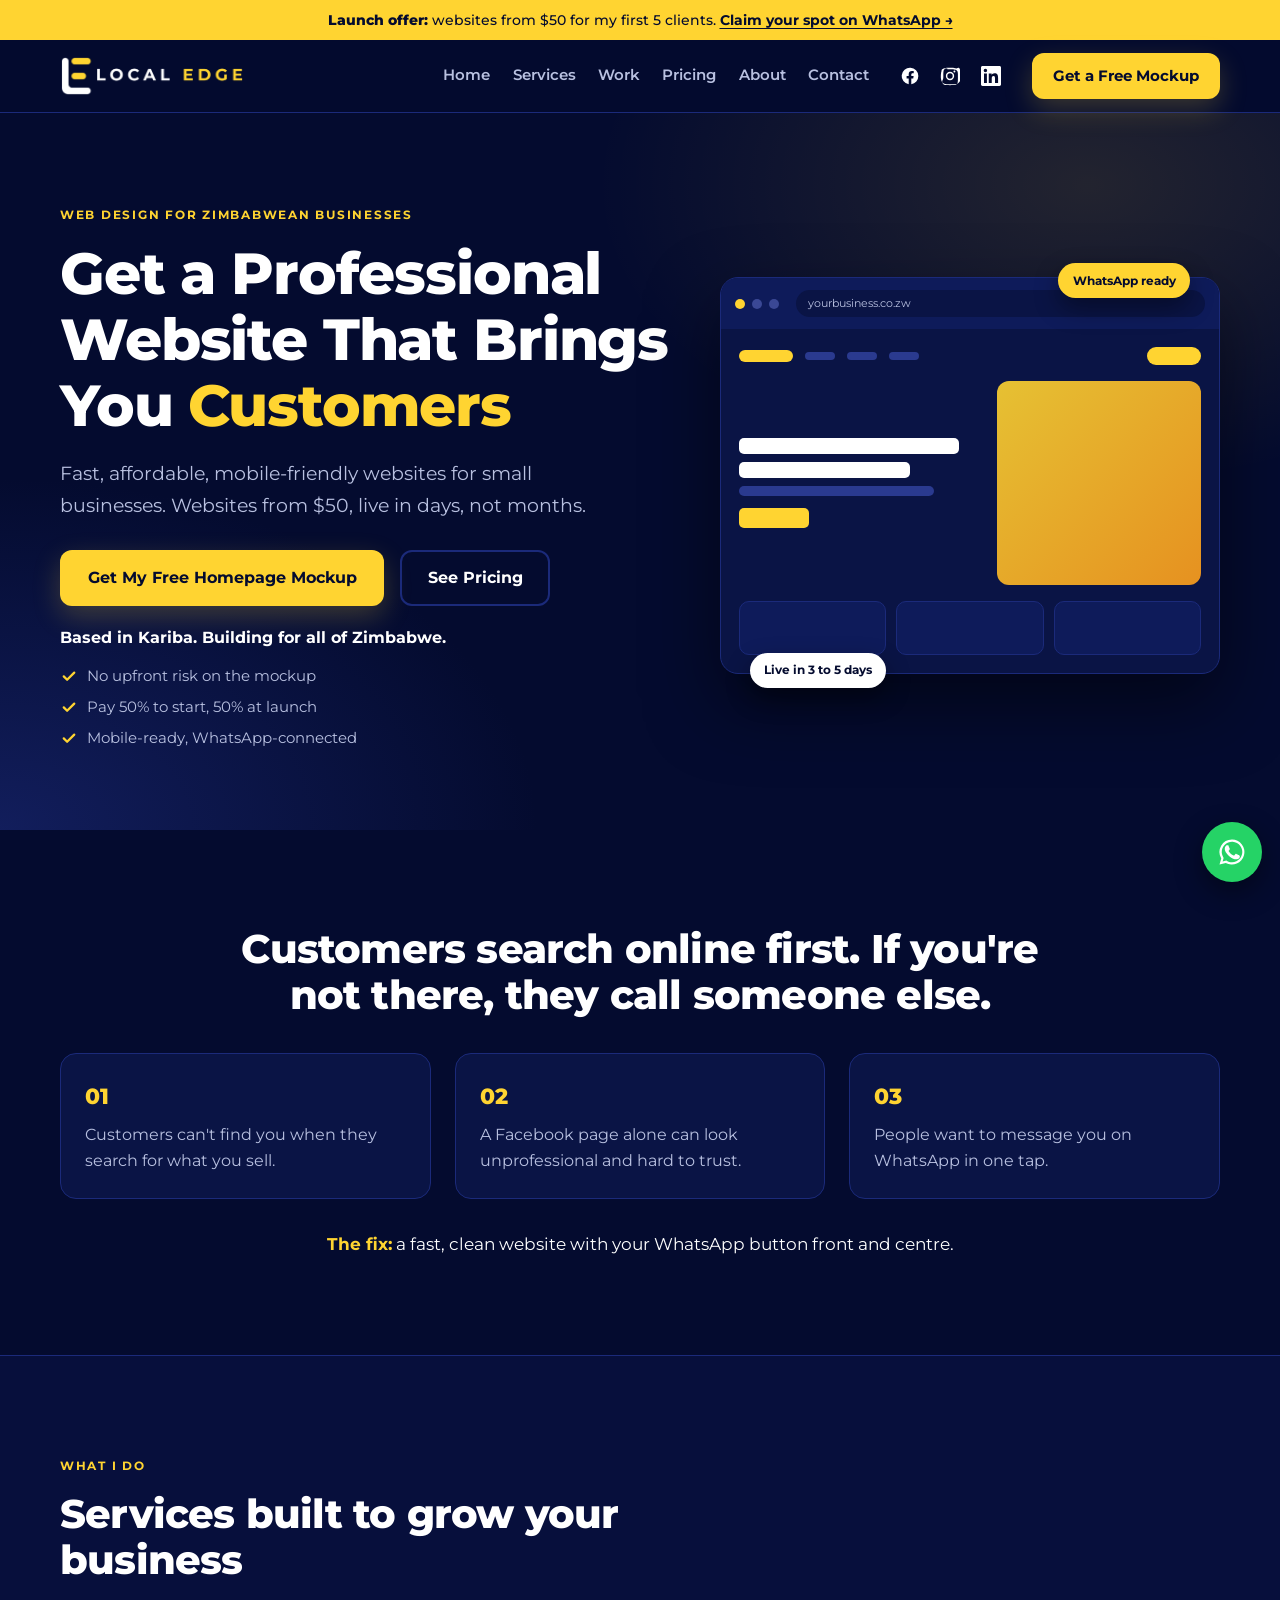
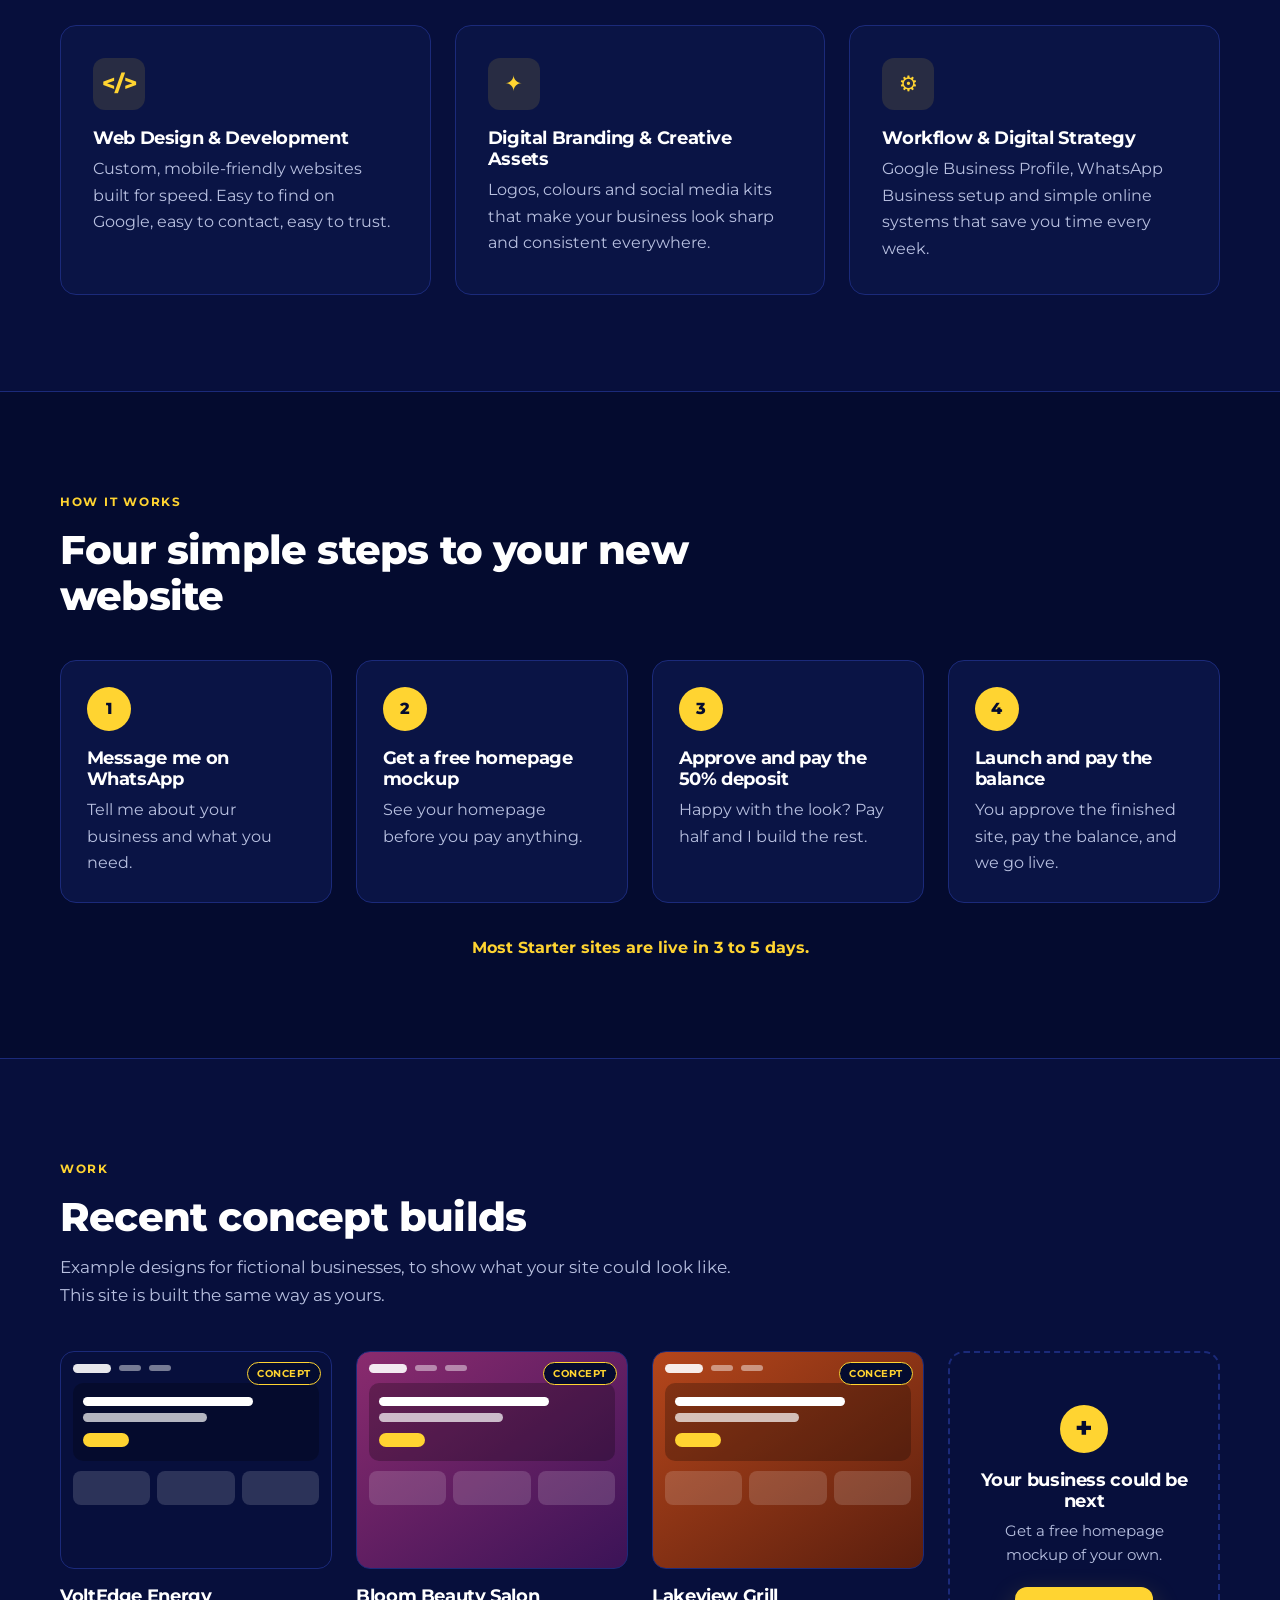
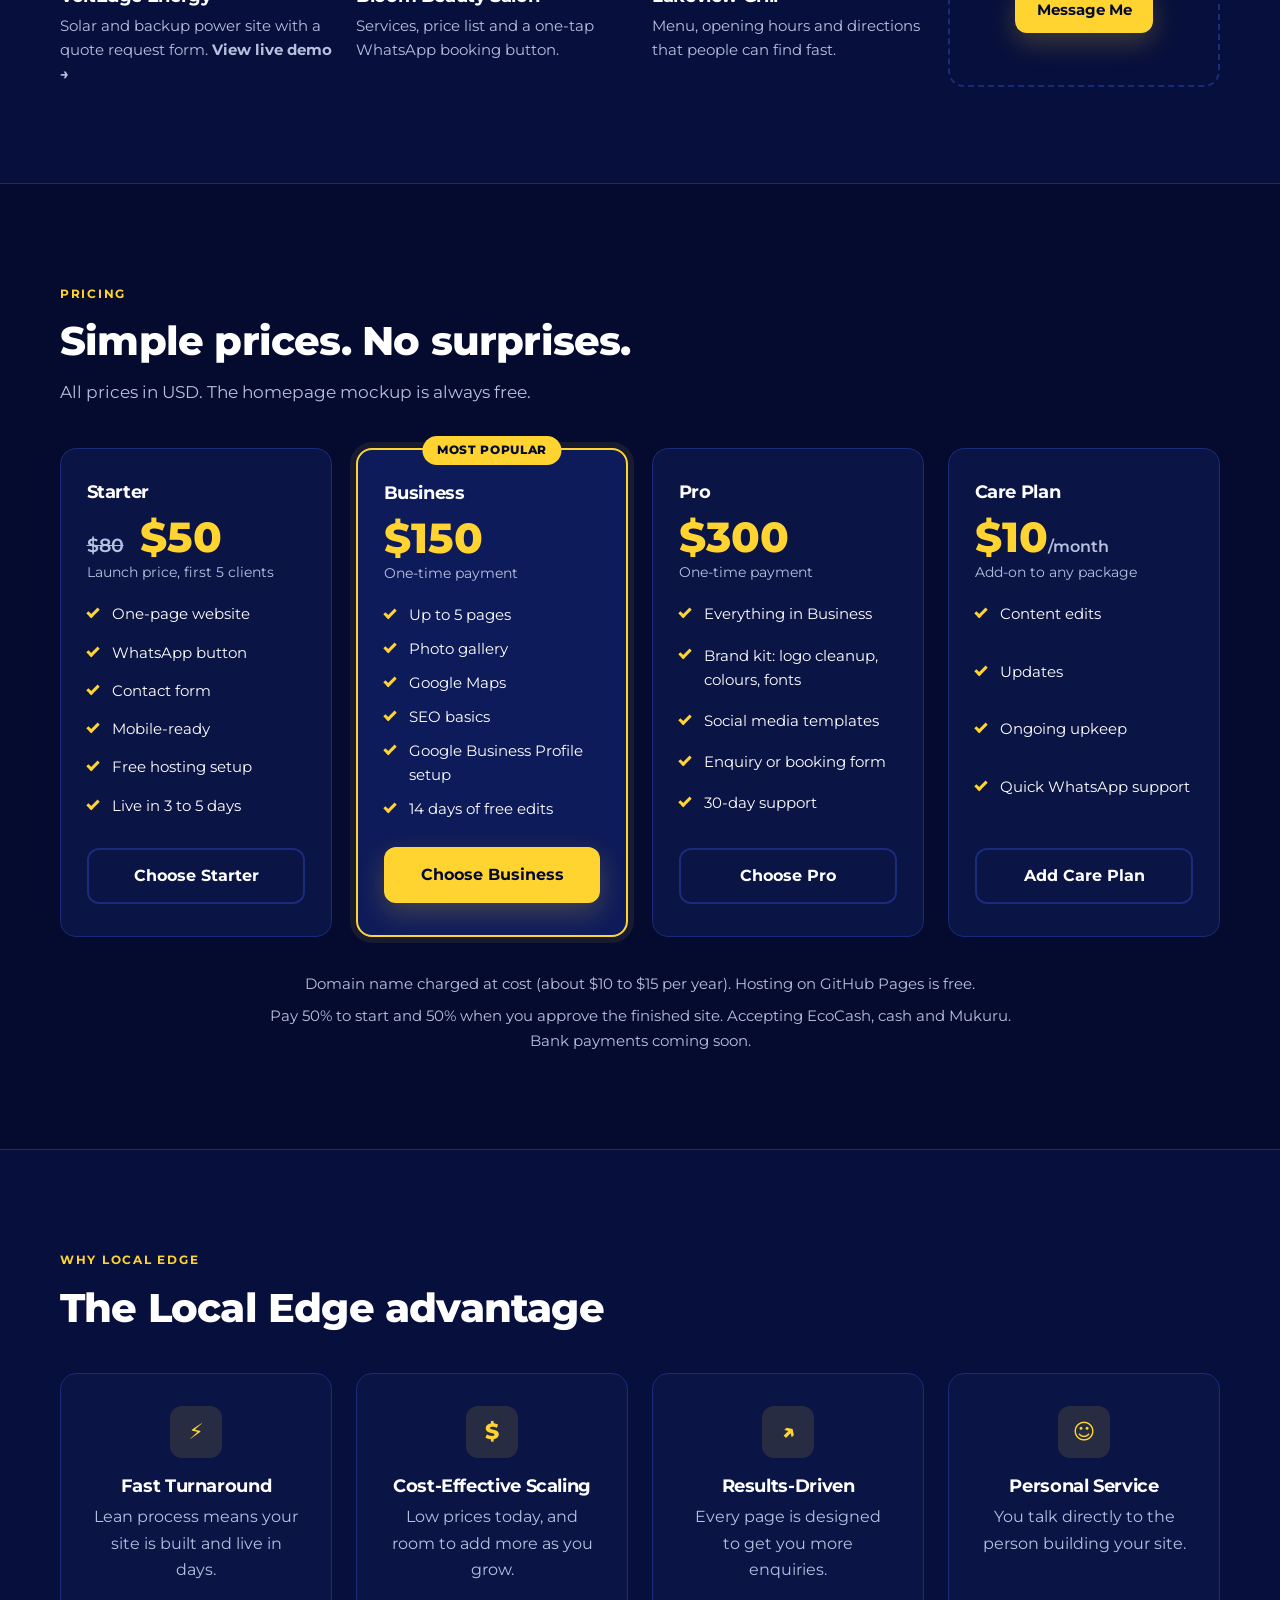
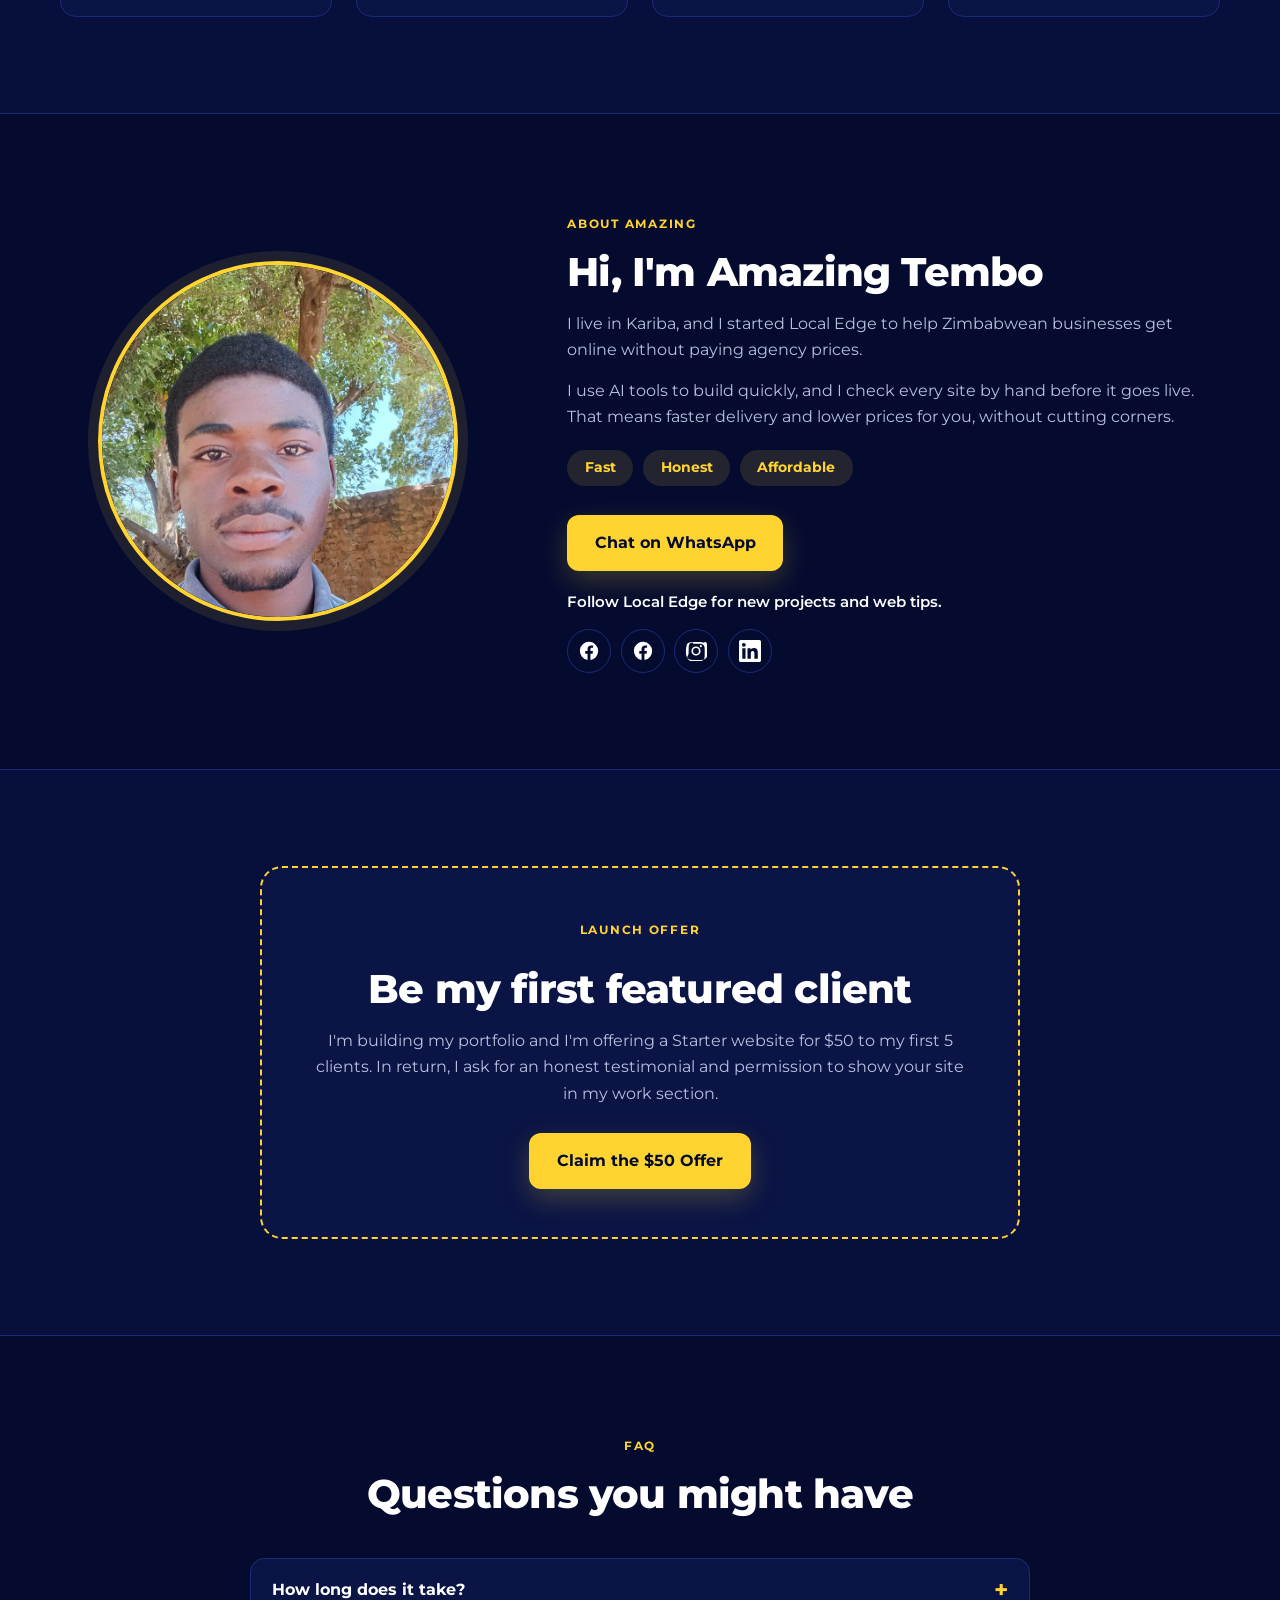
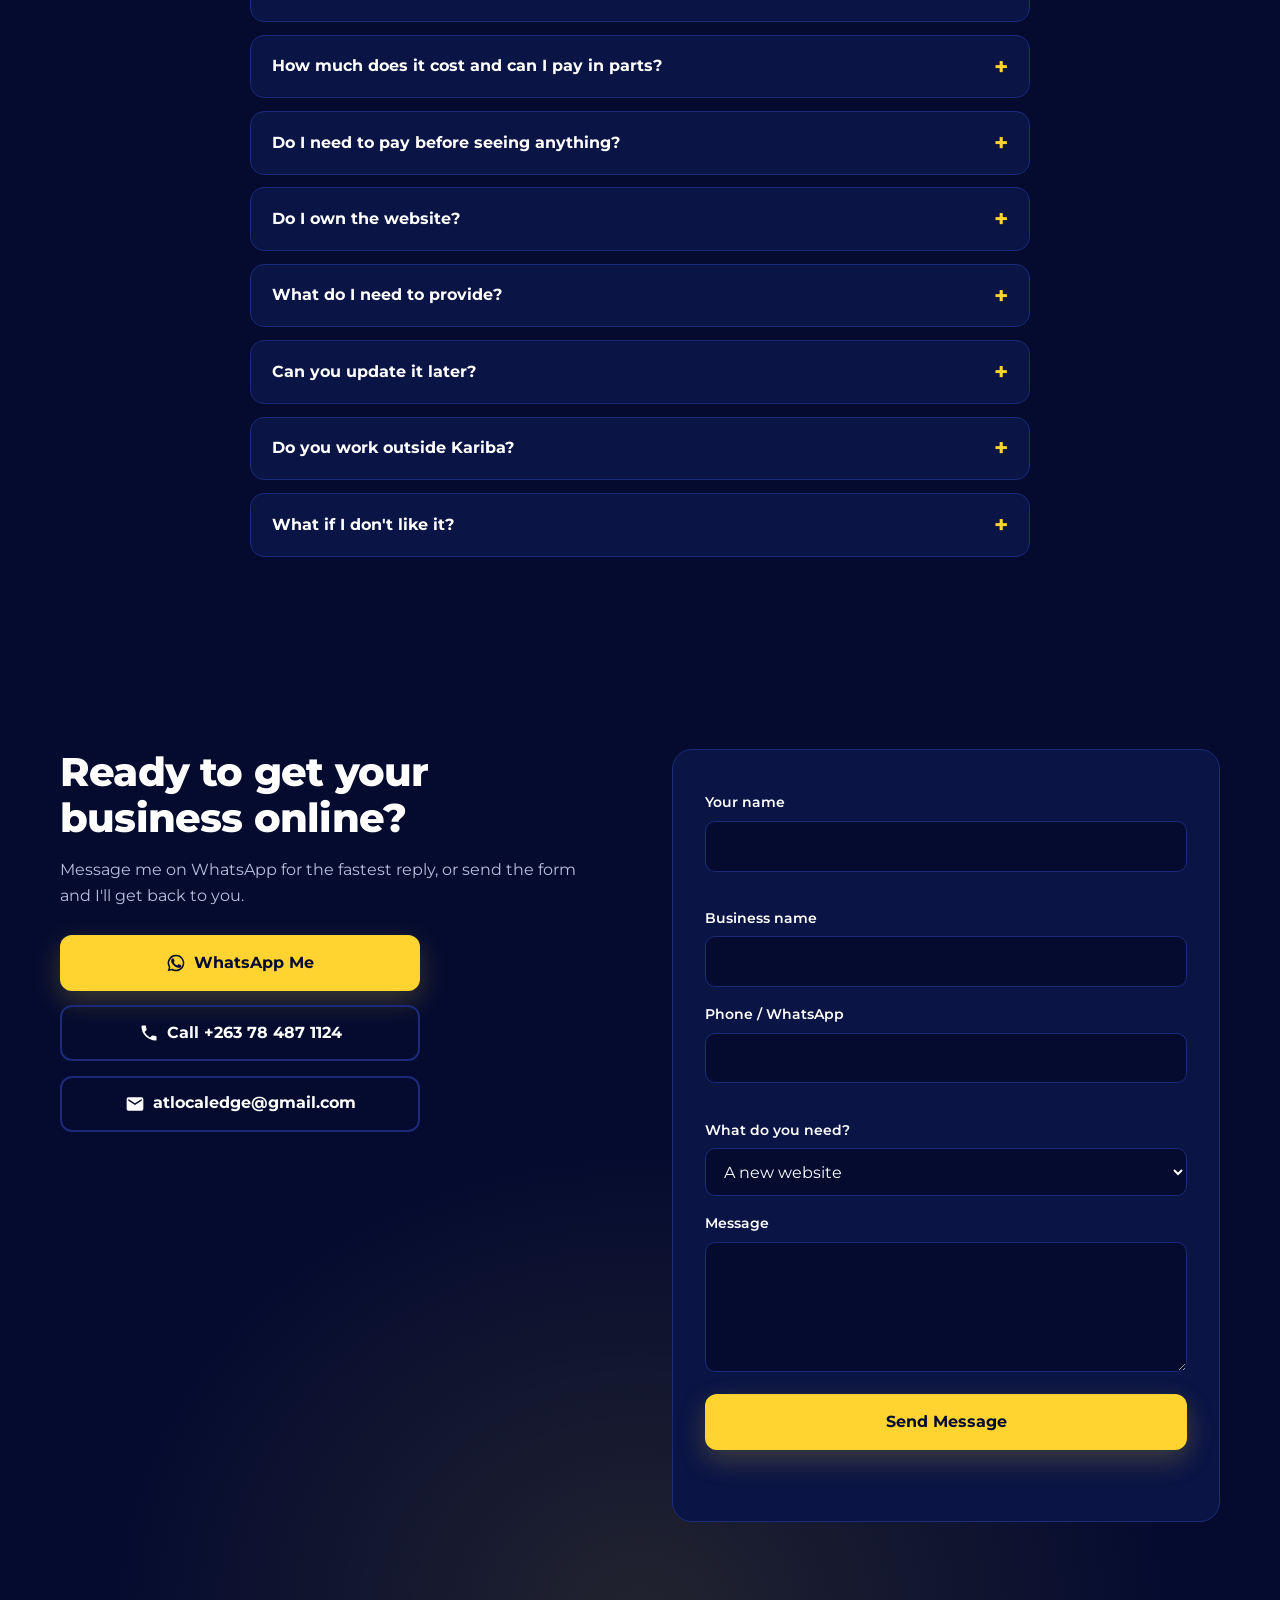
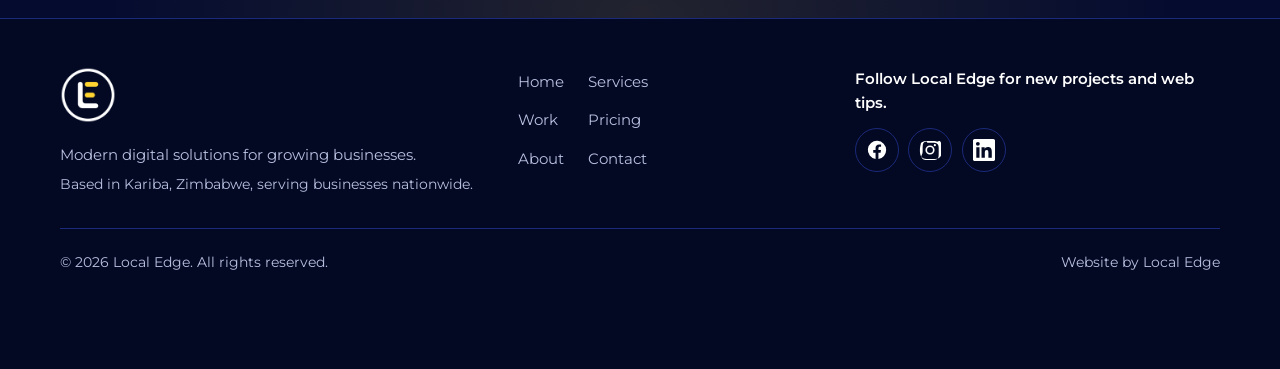
==== index.html @ 4013330b "Update index.html" ====
<!DOCTYPE html>
<html lang="en">
<head>
  <meta charset="UTF-8">
  <meta name="viewport" content="width=device-width, initial-scale=1.0">
  <title>Local Edge | Affordable Website Design in Zimbabwe (Kariba)</title>
  <meta name="description" content="Professional websites from $50 for Zimbabwean businesses. Fast, mobile-friendly and WhatsApp-connected. Based in Kariba, serving all of Zimbabwe.">
  <!-- REPLACE with your real domain once you have one -->
  <link rel="canonical" href="https://poppedcalf.github.io/Local-Edge/">
  <meta name="theme-color" content="#040B2F">

  <!-- Open Graph / Twitter -->
  <meta property="og:type" content="website">
  <meta property="og:title" content="Local Edge | Affordable Website Design in Zimbabwe">
  <meta property="og:description" content="Professional websites from $50. Free homepage mockup. Based in Kariba, serving all of Zimbabwe.">
  <meta property="og:url" content="https://poppedcalf.github.io/Local-Edge/">
  <meta property="og:image" content="https://poppedcalf.github.io/Local-Edge/assets/logo-stacked.png">
  <meta name="twitter:card" content="summary_large_image">
  <meta name="twitter:title" content="Local Edge | Affordable Website Design in Zimbabwe">
  <meta name="twitter:description" content="Professional websites from $50. Free homepage mockup.">
  <meta name="twitter:image" content="https://poppedcalf.github.io/Local-Edge/assets/logo-stacked.png">

  <!-- Favicons -->
  <link rel="icon" type="image/png" href="assets/logo-icon.png">
  <link rel="apple-touch-icon" href="assets/logo-icon.png">

  <!-- Fonts -->
  <link rel="preconnect" href="https://fonts.googleapis.com">
  <link rel="preconnect" href="https://fonts.gstatic.com" crossorigin>
  <link href="https://fonts.googleapis.com/css2?family=Montserrat:wght@400;500;600;700;800&display=swap" rel="stylesheet">

  <link rel="stylesheet" href="styles.css">

  <script type="application/ld+json">
  {
    "@context": "https://schema.org",
    "@type": "ProfessionalService",
    "name": "Local Edge",
    "description": "Affordable website design, branding and digital strategy for small businesses in Zimbabwe.",
    "telephone": "+263784871124",
    "email": "atlocaledge@gmail.com",
    "url": "https://poppedcalf.github.io/Local-Edge/",
    "areaServed": { "@type": "Country", "name": "Zimbabwe" },
    "address": { "@type": "PostalAddress", "addressLocality": "Kariba", "addressCountry": "ZW" },
    "sameAs": [
      "https://www.facebook.com/profile.php?id=61580444944918",
      "https://www.facebook.com/itzama.zing.987198",
      "https://www.instagram.com/itzama_zing",
      "https://www.linkedin.com/in/amazing-tembo-409262381"
    ]
  }
  </script>
</head>
<body>

  <!-- Inline SVG icon sprite (no external icon libraries) -->
  <svg width="0" height="0" style="position:absolute" aria-hidden="true" focusable="false">
    <symbol id="i-facebook" viewBox="0 0 24 24"><path fill="currentColor" d="M22 12a10 10 0 1 0-11.56 9.88v-6.99H7.9V12h2.54V9.8c0-2.5 1.49-3.89 3.77-3.89 1.09 0 2.24.2 2.24.2v2.46h-1.26c-1.24 0-1.63.77-1.63 1.56V12h2.78l-.44 2.89h-2.34v6.99A10 10 0 0 0 22 12z"/></symbol>
    <symbol id="i-instagram" viewBox="0 0 24 24"><path fill="currentColor" d="M12 7a5 5 0 1 0 0 10 5 5 0 0 0 0-10zm0 8.2a3.2 3.2 0 1 1 0-6.4 3.2 3.2 0 0 1 0 6.4zM17.3 5.5a1.2 1.2 0 1 0 0 2.4 1.2 1.2 0 0 0 0-2.4zM12 2.2c-3.2 0-3.6 0-4.8.1-1.3.1-2.1.3-2.9.6a5.9 5.9 0 0 0-2.1 1.4A5.9 5.9 0 0 0 1.8 6.4c-.3.8-.5 1.6-.6 2.9C1.1 10.4 1 10.8 1 12s0 1.6.1 2.8c.1 1.3.3 2.1.6 2.9.3.8.7 1.5 1.4 2.1.6.7 1.3 1.1 2.1 1.4.8.3 1.6.5 2.9.6 1.2.1 1.6.1 4.8.1s3.6 0 4.8-.1c1.3-.1 2.1-.3 2.9-.6a5.9 5.9 0 0 0 2.1-1.4c.7-.6 1.1-1.3 1.4-2.1.3-.8.5-1.6.6-2.9.1-1.2.1-1.6.1-2.8s0-3.6-.1-4.8c-.1-1.3-.3-2.1-.6-2.9a5.9 5.9 0 0 0-1.4-2.1A5.9 5.9 0 0 0 19.7 2.9c-.8-.3-1.6-.5-2.9-.6-1.2-.1-1.6-.1-4.8-.1zm0 1.8c3.1 0 3.5 0 4.7.1 1.1.1 1.7.2 2.1.4.5.2.9.5 1.3.9.4.4.7.8.9 1.3.2.4.3 1 .4 2.1.1 1.2.1 1.6.1 4.7s0 3.5-.1 4.7c-.1 1.1-.2 1.7-.4 2.1-.2.5-.5.9-.9 1.3-.4.4-.8.7-1.3.9-.4.2-1 .3-2.1.4-1.2.1-1.6.1-4.7.1s-3.5 0-4.7-.1c-1.1-.1-1.7-.2-2.1-.4a3.5 3.5 0 0 1-1.3-.9 3.5 3.5 0 0 1-.9-1.3c-.2-.4-.3-1-.4-2.1C4 15.5 4 15.1 4 12s0-3.5.1-4.7c.1-1.1.2-1.7.4-2.1.2-.5.5-.9.9-1.3.4-.4.8-.7 1.3-.9.4-.2 1-.3 2.1-.4C8.5 4 8.9 4 12 4z"/></symbol>
    <symbol id="i-linkedin" viewBox="0 0 24 24"><path fill="currentColor" d="M20.4 20.5h-3.6v-5.6c0-1.3 0-3-1.8-3s-2.1 1.4-2.1 2.9v5.7H9.3V9h3.4v1.6h.1c.5-.9 1.6-1.8 3.4-1.8 3.6 0 4.3 2.4 4.3 5.5v6.2zM5.3 7.4a2.1 2.1 0 1 1 0-4.2 2.1 2.1 0 0 1 0 4.2zM7.1 20.5H3.6V9h3.5v11.5zM22.2 0H1.8C.8 0 0 .8 0 1.7v20.6c0 .9.8 1.7 1.8 1.7h20.4c1 0 1.8-.8 1.8-1.7V1.7C24 .8 23.2 0 22.2 0z"/></symbol>
    <symbol id="i-whatsapp" viewBox="0 0 24 24"><path fill="currentColor" d="M17.5 14.4c-.3-.1-1.7-.8-2-.9-.3-.1-.5-.1-.7.1-.2.3-.8.9-.9 1.1-.2.2-.3.2-.6.1-.3-.1-1.2-.4-2.3-1.4-.8-.8-1.4-1.7-1.6-2-.2-.3 0-.4.1-.6l.4-.5c.1-.1.2-.3.3-.5.1-.2 0-.4 0-.5-.1-.1-.7-1.6-.9-2.2-.2-.6-.5-.5-.7-.5h-.6c-.2 0-.5.1-.8.4-.3.3-1 1-1 2.5s1.1 2.9 1.2 3.1c.1.2 2.1 3.2 5.1 4.5.7.3 1.3.5 1.7.6.7.2 1.4.2 1.9.1.6-.1 1.7-.7 2-1.4.2-.7.2-1.3.2-1.4-.1-.1-.3-.2-.6-.3zM12 2a10 10 0 0 0-8.6 15.1L2 22l5-1.3A10 10 0 1 0 12 2zm0 18.2c-1.5 0-3-.4-4.2-1.2l-.3-.2-3 .8.8-2.9-.2-.3A8.2 8.2 0 1 1 12 20.2z"/></symbol>
    <symbol id="i-check" viewBox="0 0 24 24"><path fill="none" stroke="currentColor" stroke-width="3" stroke-linecap="round" stroke-linejoin="round" d="M5 12.5l4.5 4.5L19 7.5"/></symbol>
    <symbol id="i-phone" viewBox="0 0 24 24"><path fill="currentColor" d="M6.6 10.8a15 15 0 0 0 6.6 6.6l2.2-2.2a1 1 0 0 1 1-.25c1.1.37 2.3.57 3.6.57a1 1 0 0 1 1 1V20a1 1 0 0 1-1 1A17 17 0 0 1 3 4a1 1 0 0 1 1-1h3.5a1 1 0 0 1 1 1c0 1.3.2 2.5.57 3.6a1 1 0 0 1-.25 1z"/></symbol>
    <symbol id="i-mail" viewBox="0 0 24 24"><path fill="currentColor" d="M20 4H4a2 2 0 0 0-2 2v12a2 2 0 0 0 2 2h16a2 2 0 0 0 2-2V6a2 2 0 0 0-2-2zm0 4.2-8 5-8-5V6l8 5 8-5v2.2z"/></symbol>
  </svg>

  <a class="skip-link" href="#main">Skip to content</a>

  <!-- 1. Announcement bar -->
  <div class="announce">
    <a href="https://wa.me/263784871124?text=Hi%20Amazing%2C%20I%27d%20like%20to%20claim%20the%20%2450%20launch%20offer" target="_blank" rel="noopener noreferrer">
      <strong>Launch offer:</strong> websites from $50 for my first 5 clients. <span class="announce-link">Claim your spot on WhatsApp &rarr;</span>
    </a>
  </div>

  <!-- 2. Sticky header -->
  <header class="site-header">
    <div class="container nav">
      <a href="#top" class="brand" aria-label="Local Edge home">
        <img src="assets/logo-horizontal.png" alt="Local Edge logo" width="190" height="40">
      </a>

      <button class="menu-btn" id="menuBtn" aria-expanded="false" aria-controls="navMenu" aria-label="Toggle menu">
        <span></span><span></span><span></span>
      </button>

      <nav class="nav-menu" id="navMenu" aria-label="Main navigation">
        <ul class="nav-links">
          <li><a href="#top">Home</a></li>
          <li><a href="#services">Services</a></li>
          <li><a href="#work">Work</a></li>
          <li><a href="#pricing">Pricing</a></li>
          <li><a href="#about">About</a></li>
          <li><a href="#contact">Contact</a></li>
        </ul>
        <div class="nav-socials socials" aria-label="Social media links">
          <a href="https://www.facebook.com/profile.php?id=61580444944918" target="_blank" rel="noopener noreferrer" aria-label="Local Edge on Facebook"><svg width="20" height="20"><use href="#i-facebook"/></svg></a>
          <a href="https://www.instagram.com/itzama_zing" target="_blank" rel="noopener noreferrer" aria-label="Instagram"><svg width="20" height="20"><use href="#i-instagram"/></svg></a>
          <a href="https://www.linkedin.com/in/amazing-tembo-409262381" target="_blank" rel="noopener noreferrer" aria-label="LinkedIn"><svg width="20" height="20"><use href="#i-linkedin"/></svg></a>
        </div>
        <a class="btn btn-primary btn-sm" href="https://wa.me/263784871124?text=Hi%20Amazing%2C%20I%27d%20like%20a%20free%20homepage%20mockup%20for%20my%20business" target="_blank" rel="noopener noreferrer">Get a Free Mockup</a>
      </nav>
    </div>
  </header>

  <main id="main">

    <!-- 3. Hero -->
    <section class="hero">
      <div class="container hero-grid">
        <div class="hero-copy">
          <p class="eyebrow">Web design for Zimbabwean businesses</p>
          <h1>Get a Professional Website That Brings You <span class="hl">Customers</span></h1>
          <p class="hero-sub">Fast, affordable, mobile-friendly websites for small businesses. Websites from $50, live in days, not months.</p>
          <div class="btn-row">
            <a class="btn btn-primary" href="https://wa.me/263784871124?text=Hi%20Amazing%2C%20I%27d%20like%20a%20free%20homepage%20mockup%20for%20my%20business" target="_blank" rel="noopener noreferrer">Get My Free Homepage Mockup</a>
            <a class="btn btn-outline" href="#pricing">See Pricing</a>
          </div>
          <p class="trust-line">Based in Kariba. Building for all of Zimbabwe.</p>
          <ul class="ticks">
            <li><svg width="18" height="18" aria-hidden="true"><use href="#i-check"/></svg> No upfront risk on the mockup</li>
            <li><svg width="18" height="18" aria-hidden="true"><use href="#i-check"/></svg> Pay 50% to start, 50% at launch</li>
            <li><svg width="18" height="18" aria-hidden="true"><use href="#i-check"/></svg> Mobile-ready, WhatsApp-connected</li>
          </ul>
        </div>

        <!-- Decorative browser mockup -->
        <div class="hero-visual" aria-hidden="true">
          <div class="browser">
            <div class="browser-bar"><i></i><i></i><i></i><span class="url">yourbusiness.co.zw</span></div>
            <div class="browser-body">
              <div class="mock-nav"><b></b><em></em><em></em><em></em><u></u></div>
              <div class="mock-hero">
                <div class="mock-lines"><span class="l1"></span><span class="l2"></span><span class="l3"></span><span class="mock-btn"></span></div>
                <div class="mock-img"></div>
              </div>
              <div class="mock-cards"><span></span><span></span><span></span></div>
            </div>
          </div>
          <div class="float-chip chip-a">WhatsApp ready</div>
          <div class="float-chip chip-b">Live in 3 to 5 days</div>
        </div>
      </div>
    </section>

    <!-- 4. Problem / solution -->
    <section class="section problem">
      <div class="container">
        <h2 class="center">Customers search online first. If you're not there, they call someone else.</h2>
        <div class="grid grid-3 reveal">
          <div class="mini"><span class="mini-n">01</span><p>Customers can't find you when they search for what you sell.</p></div>
          <div class="mini"><span class="mini-n">02</span><p>A Facebook page alone can look unprofessional and hard to trust.</p></div>
          <div class="mini"><span class="mini-n">03</span><p>People want to message you on WhatsApp in one tap.</p></div>
        </div>
        <p class="solution center"><strong>The fix:</strong> a fast, clean website with your WhatsApp button front and centre.</p>
      </div>
    </section>

    <!-- 5. Services -->
    <section class="section section-alt" id="services">
      <div class="container">
        <div class="section-head">
          <p class="eyebrow">What I Do</p>
          <h2>Services built to grow your business</h2>
        </div>
        <div class="grid grid-3">
          <article class="card reveal">
            <div class="icon" aria-hidden="true">&lt;/&gt;</div>
            <h3>Web Design &amp; Development</h3>
            <p>Custom, mobile-friendly websites built for speed. Easy to find on Google, easy to contact, easy to trust.</p>
          </article>
          <article class="card reveal">
            <div class="icon" aria-hidden="true">&#10022;</div>
            <h3>Digital Branding &amp; Creative Assets</h3>
            <p>Logos, colours and social media kits that make your business look sharp and consistent everywhere.</p>
          </article>
          <article class="card reveal">
            <div class="icon" aria-hidden="true">&#9881;</div>
            <h3>Workflow &amp; Digital Strategy</h3>
            <p>Google Business Profile, WhatsApp Business setup and simple online systems that save you time every week.</p>
          </article>
        </div>
      </div>
    </section>

    <!-- 6. How it works -->
    <section class="section" id="process">
      <div class="container">
        <div class="section-head">
          <p class="eyebrow">How It Works</p>
          <h2>Four simple steps to your new website</h2>
        </div>
        <ol class="steps">
          <li class="reveal"><span class="step-n">1</span><h3>Message me on WhatsApp</h3><p>Tell me about your business and what you need.</p></li>
          <li class="reveal"><span class="step-n">2</span><h3>Get a free homepage mockup</h3><p>See your homepage before you pay anything.</p></li>
          <li class="reveal"><span class="step-n">3</span><h3>Approve and pay the 50% deposit</h3><p>Happy with the look? Pay half and I build the rest.</p></li>
          <li class="reveal"><span class="step-n">4</span><h3>Launch and pay the balance</h3><p>You approve the finished site, pay the balance, and we go live.</p></li>
        </ol>
        <p class="center note-strong">Most Starter sites are live in 3 to 5 days.</p>
      </div>
    </section>

    <!-- 7. Work / portfolio -->
    <section class="section section-alt" id="work">
      <div class="container">
        <div class="section-head">
          <p class="eyebrow">Work</p>
          <h2>Recent concept builds</h2>
          <p class="lead">Example designs for fictional businesses, to show what your site could look like. This site is built the same way as yours.</p>
        </div>

        <!-- TO ADD REAL PROJECTS LATER: duplicate a .work-card, remove the "Concept" badge,
             replace the .thumb contents with a screenshot (<img loading="lazy">) and make the
             whole card an <a href="LIVE-SITE-URL"> link. -->
        <div class="grid grid-4">
          <article class="work-card reveal">
  <a class="thumb thumb-solar" href="https://poppedcalf.github.io/voltedge-demo/" target="_blank" rel="noopener noreferrer" aria-label="View the VoltEdge Energy concept website">
    <span class="badge">Concept</span>
    <div class="t-top"><b></b><i></i><i></i></div>
    <div class="t-hero"><span></span><span></span><em></em></div>
    <div class="t-row"><s></s><s></s><s></s></div>
  </a>
  <h3>VoltEdge Energy</h3>
  <p>Solar and backup power site with a quote request form. <a href="https://poppedcalf.github.io/voltedge-demo/" target="_blank" rel="noopener noreferrer"><strong>View live demo &rarr;</strong></a></p>
</article>
          <article class="work-card reveal">
            <div class="thumb thumb-salon" aria-hidden="true">
              <span class="badge">Concept</span>
              <div class="t-top"><b></b><i></i><i></i></div>
              <div class="t-hero"><span></span><span></span><em></em></div>
              <div class="t-row"><s></s><s></s><s></s></div>
            </div>
            <h3>Bloom Beauty Salon</h3>
            <p>Services, price list and a one-tap WhatsApp booking button.</p>
          </article>
          <article class="work-card reveal">
            <div class="thumb thumb-food" aria-hidden="true">
              <span class="badge">Concept</span>
              <div class="t-top"><b></b><i></i><i></i></div>
              <div class="t-hero"><span></span><span></span><em></em></div>
              <div class="t-row"><s></s><s></s><s></s></div>
            </div>
            <h3>Lakeview Grill</h3>
            <p>Menu, opening hours and directions that people can find fast.</p>
          </article>
          <article class="work-card work-next reveal">
            <div class="next-inner">
              <span class="next-plus" aria-hidden="true">+</span>
              <h3>Your business could be next</h3>
              <p>Get a free homepage mockup of your own.</p>
              <a class="btn btn-primary btn-sm" href="https://wa.me/263784871124?text=Hi%20Amazing%2C%20I%27d%20like%20a%20free%20homepage%20mockup%20for%20my%20business" target="_blank" rel="noopener noreferrer">Message Me</a>
            </div>
          </article>
        </div>
      </div>
    </section>

    <!-- 8. Pricing -->
    <section class="section" id="pricing">
      <div class="container">
        <div class="section-head">
          <p class="eyebrow">Pricing</p>
          <h2>Simple prices. No surprises.</h2>
          <p class="lead">All prices in USD. The homepage mockup is always free.</p>
        </div>
        <div class="grid grid-4 pricing">
          <article class="price-card reveal">
            <h3>Starter</h3>
            <p class="price"><span class="old">$80</span> $50</p>
            <p class="price-note">Launch price, first 5 clients</p>
            <ul class="feat">
              <li>One-page website</li>
              <li>WhatsApp button</li>
              <li>Contact form</li>
              <li>Mobile-ready</li>
              <li>Free hosting setup</li>
              <li>Live in 3 to 5 days</li>
            </ul>
            <a class="btn btn-outline btn-block" href="https://wa.me/263784871124?text=Hi%20Amazing%2C%20I%27m%20interested%20in%20the%20Starter%20package" target="_blank" rel="noopener noreferrer">Choose Starter</a>
          </article>

          <article class="price-card featured reveal">
            <span class="popular">Most Popular</span>
            <h3>Business</h3>
            <p class="price">$150</p>
            <p class="price-note">One-time payment</p>
            <ul class="feat">
              <li>Up to 5 pages</li>
              <li>Photo gallery</li>
              <li>Google Maps</li>
              <li>SEO basics</li>
              <li>Google Business Profile setup</li>
              <li>14 days of free edits</li>
            </ul>
            <a class="btn btn-primary btn-block" href="https://wa.me/263784871124?text=Hi%20Amazing%2C%20I%27m%20interested%20in%20the%20Business%20package" target="_blank" rel="noopener noreferrer">Choose Business</a>
          </article>

          <article class="price-card reveal">
            <h3>Pro</h3>
            <p class="price">$300</p>
            <p class="price-note">One-time payment</p>
            <ul class="feat">
              <li>Everything in Business</li>
              <li>Brand kit: logo cleanup, colours, fonts</li>
              <li>Social media templates</li>
              <li>Enquiry or booking form</li>
              <li>30-day support</li>
            </ul>
            <a class="btn btn-outline btn-block" href="https://wa.me/263784871124?text=Hi%20Amazing%2C%20I%27m%20interested%20in%20the%20Pro%20package" target="_blank" rel="noopener noreferrer">Choose Pro</a>
          </article>

          <article class="price-card reveal">
            <h3>Care Plan</h3>
            <p class="price">$10<small>/month</small></p>
            <p class="price-note">Add-on to any package</p>
            <ul class="feat">
              <li>Content edits</li>
              <li>Updates</li>
              <li>Ongoing upkeep</li>
              <li>Quick WhatsApp support</li>
            </ul>
            <a class="btn btn-outline btn-block" href="https://wa.me/263784871124?text=Hi%20Amazing%2C%20I%27m%20interested%20in%20the%20Care%20Plan" target="_blank" rel="noopener noreferrer">Add Care Plan</a>
          </article>
        </div>

        <div class="pay-notes">
          <p>Domain name charged at cost (about $10 to $15 per year). Hosting on GitHub Pages is free.</p>
          <p>Pay 50% to start and 50% when you approve the finished site. Accepting EcoCash, cash and Mukuru. Bank payments coming soon.</p>
        </div>
      </div>
    </section>

    <!-- 9. Why choose -->
    <section class="section section-alt">
      <div class="container">
        <div class="section-head">
          <p class="eyebrow">Why Local Edge</p>
          <h2>The Local Edge advantage</h2>
        </div>
        <div class="grid grid-4">
          <article class="card center-card reveal"><div class="icon" aria-hidden="true">&#9889;</div><h3>Fast Turnaround</h3><p>Lean process means your site is built and live in days.</p></article>
          <article class="card center-card reveal"><div class="icon" aria-hidden="true">$</div><h3>Cost-Effective Scaling</h3><p>Low prices today, and room to add more as you grow.</p></article>
          <article class="card center-card reveal"><div class="icon" aria-hidden="true">&#8599;</div><h3>Results-Driven</h3><p>Every page is designed to get you more enquiries.</p></article>
          <article class="card center-card reveal"><div class="icon" aria-hidden="true">&#9786;</div><h3>Personal Service</h3><p>You talk directly to the person building your site.</p></article>
        </div>
      </div>
    </section>

    <!-- 10. About -->
    <section class="section" id="about">
      <div class="container about">
        <div class="about-photo reveal">
          <!-- SWAP LATER: replace assets/amazing.jpg with a better photo (keep the file name) -->
          <img src="assets/amazing.jpg" alt="Amazing Tembo, founder of Local Edge" width="420" height="420" loading="lazy">
        </div>
        <div class="about-text reveal">
          <p class="eyebrow">About Amazing</p>
          <h2>Hi, I'm Amazing Tembo</h2>
          <p>I live in Kariba, and I started Local Edge to help Zimbabwean businesses get online without paying agency prices.</p>
          <p>I use AI tools to build quickly, and I check every site by hand before it goes live. That means faster delivery and lower prices for you, without cutting corners.</p>
          <ul class="values">
            <li>Fast</li><li>Honest</li><li>Affordable</li>
          </ul>
          <div class="btn-row">
            <a class="btn btn-primary" href="https://wa.me/263784871124?text=Hi%20Amazing%2C%20I%27d%20like%20to%20chat%20about%20a%20website" target="_blank" rel="noopener noreferrer">Chat on WhatsApp</a>
          </div>
          <p class="follow">Follow Local Edge for new projects and web tips.</p>
          <div class="socials" aria-label="Social media links">
            <a href="https://www.facebook.com/profile.php?id=61580444944918" target="_blank" rel="noopener noreferrer" aria-label="Local Edge on Facebook"><svg width="22" height="22"><use href="#i-facebook"/></svg></a>
            <a href="https://www.facebook.com/itzama.zing.987198" target="_blank" rel="noopener noreferrer" aria-label="Amazing on Facebook"><svg width="22" height="22"><use href="#i-facebook"/></svg></a>
            <a href="https://www.instagram.com/itzama_zing" target="_blank" rel="noopener noreferrer" aria-label="Instagram"><svg width="22" height="22"><use href="#i-instagram"/></svg></a>
            <a href="https://www.linkedin.com/in/amazing-tembo-409262381" target="_blank" rel="noopener noreferrer" aria-label="LinkedIn"><svg width="22" height="22"><use href="#i-linkedin"/></svg></a>
          </div>
        </div>
      </div>
    </section>

    <!-- 11. Testimonials placeholder -->
    <section class="section section-alt">
      <div class="container">
        <!-- ADD REAL TESTIMONIALS HERE LATER, for example:
             <blockquote class="quote"><p>"Their words"</p><footer>Client name, Business</footer></blockquote>
             Only use real quotes with the client's permission. -->
        <div class="first-client reveal">
          <p class="eyebrow">Launch Offer</p>
          <h2>Be my first featured client</h2>
          <p>I'm building my portfolio and I'm offering a Starter website for $50 to my first 5 clients. In return, I ask for an honest testimonial and permission to show your site in my work section.</p>
          <a class="btn btn-primary" href="https://wa.me/263784871124?text=Hi%20Amazing%2C%20I%27d%20like%20to%20be%20a%20featured%20client" target="_blank" rel="noopener noreferrer">Claim the $50 Offer</a>
        </div>
      </div>
    </section>

    <!-- 12. FAQ -->
    <section class="section" id="faq">
      <div class="container narrow">
        <div class="section-head center">
          <p class="eyebrow">FAQ</p>
          <h2>Questions you might have</h2>
        </div>
        <div class="faq">
          <details><summary>How long does it take?</summary><p>Most Starter sites are live in 3 to 5 days. Bigger packages take a little longer, and I'll give you a clear date before we start.</p></details>
          <details><summary>How much does it cost and can I pay in parts?</summary><p>Websites start from $50 for the first 5 clients, then $80 for Starter, $150 for Business and $300 for Pro. You pay 50% to start and 50% when you approve the finished site.</p></details>
          <details><summary>Do I need to pay before seeing anything?</summary><p>No. The homepage mockup is free. You only pay the deposit once you're happy with the look.</p></details>
          <details><summary>Do I own the website?</summary><p>Yes. Once the balance is paid, the website is yours.</p></details>
          <details><summary>What do I need to provide?</summary><p>Your business name, your logo if you have one, photos, contact details and a short description of what you do.</p></details>
          <details><summary>Can you update it later?</summary><p>Yes. You can join the $10/month Care Plan, or ask for one-off updates when you need them.</p></details>
          <details><summary>Do you work outside Kariba?</summary><p>Yes. I work with businesses all over Zimbabwe, by WhatsApp and phone call. In Kariba I can also meet in person.</p></details>
          <details><summary>What if I don't like it?</summary><p>Revisions are included until you're happy, within the scope of your package.</p></details>
        </div>
      </div>
    </section>

    <!-- 13. Final CTA + contact -->
    <section class="section cta" id="contact">
      <div class="container cta-grid">
        <div class="cta-copy">
          <h2>Ready to get your business online?</h2>
          <p>Message me on WhatsApp for the fastest reply, or send the form and I'll get back to you.</p>
          <div class="btn-col">
            <a class="btn btn-primary" href="https://wa.me/263784871124?text=Hi%20Amazing%2C%20I%27d%20like%20a%20free%20homepage%20mockup%20for%20my%20business" target="_blank" rel="noopener noreferrer"><svg width="20" height="20" aria-hidden="true"><use href="#i-whatsapp"/></svg> WhatsApp Me</a>
            <a class="btn btn-outline" href="tel:+263784871124"><svg width="20" height="20" aria-hidden="true"><use href="#i-phone"/></svg> Call +263 78 487 1124</a>
            <a class="btn btn-outline" href="mailto:atlocaledge@gmail.com"><svg width="20" height="20" aria-hidden="true"><use href="#i-mail"/></svg> atlocaledge@gmail.com</a>
          </div>
        </div>

        <!-- REPLACE YOUR_FORM_ID with your Formspree form ID (free at formspree.io) -->
        <form class="contact-form" id="contactForm" action="https://formspree.io/f/xwlvydwe" method="POST" novalidate>
          <label for="name">Your name</label>
          <input id="name" name="name" type="text" autocomplete="name" required>
          <span class="err" data-for="name"></span>

          <label for="business">Business name</label>
          <input id="business" name="business" type="text" autocomplete="organization">

          <label for="phone">Phone / WhatsApp</label>
          <input id="phone" name="phone" type="tel" autocomplete="tel" required>
          <span class="err" data-for="phone"></span>

          <label for="need">What do you need?</label>
          <select id="need" name="need">
            <option>A new website</option>
            <option>Logo or branding</option>
            <option>Google Business Profile</option>
            <option>Website updates</option>
            <option>Not sure yet</option>
          </select>

          <label for="message">Message</label>
          <textarea id="message" name="message" rows="4"></textarea>

          <!-- Honeypot: leave empty -->
          <input type="text" name="_gotcha" tabindex="-1" autocomplete="off" class="hp" aria-hidden="true">

          <button class="btn btn-primary btn-block" type="submit">Send Message</button>
          <p class="form-status" id="formStatus" role="status" aria-live="polite"></p>
        </form>
      </div>
    </section>
  </main>

  <!-- 14. Footer -->
  <footer class="site-footer">
    <div class="container footer-grid">
      <div class="foot-brand">
        <img src="assets/logo-icon.png" alt="Local Edge logo" width="56" height="56" loading="lazy">
        <p>Modern digital solutions for growing businesses.</p>
        <p class="small">Based in Kariba, Zimbabwe, serving businesses nationwide.</p>
      </div>
      <nav aria-label="Footer navigation">
        <ul class="foot-links">
          <li><a href="#top">Home</a></li>
          <li><a href="#services">Services</a></li>
          <li><a href="#work">Work</a></li>
          <li><a href="#pricing">Pricing</a></li>
          <li><a href="#about">About</a></li>
          <li><a href="#contact">Contact</a></li>
        </ul>
      </nav>
      <div>
        <p class="follow">Follow Local Edge for new projects and web tips.</p>
        <div class="socials" aria-label="Social media links">
          <a href="https://www.facebook.com/profile.php?id=61580444944918" target="_blank" rel="noopener noreferrer" aria-label="Local Edge on Facebook"><svg width="22" height="22"><use href="#i-facebook"/></svg></a>
          <a href="https://www.instagram.com/itzama_zing" target="_blank" rel="noopener noreferrer" aria-label="Instagram"><svg width="22" height="22"><use href="#i-instagram"/></svg></a>
          <a href="https://www.linkedin.com/in/amazing-tembo-409262381" target="_blank" rel="noopener noreferrer" aria-label="LinkedIn"><svg width="22" height="22"><use href="#i-linkedin"/></svg></a>
        </div>
      </div>
    </div>
    <div class="container foot-bottom">
      <p>&copy; <span id="year">2026</span> Local Edge. All rights reserved.</p>
      <p>Website by Local Edge</p>
    </div>
  </footer>

  <!-- 15. Floating WhatsApp button -->
  <a class="wa-float" href="https://wa.me/263784871124?text=Hi%20Amazing%2C%20I%27d%20like%20a%20free%20homepage%20mockup%20for%20my%20business" target="_blank" rel="noopener noreferrer" aria-label="Chat on WhatsApp">
    <svg width="30" height="30" aria-hidden="true"><use href="#i-whatsapp"/></svg>
  </a>

  <script src="script.js"></script>
</body>
</html>
---- styles.css ----
/* =========================================================
   LOCAL EDGE - styles.css
   1. Tokens  2. Base  3. Components  4. Sections  5. Responsive
   ========================================================= */

/* ---------- 1. TOKENS ---------- */
:root {
  --navy: #040B2F;
  --card: #0A1445;
  --card-2: #0E1B5A;
  --line: #1B2A7A;
  --text: #FFFFFF;
  --muted: #B8C0E0;
  --yellow: #FFD431;
  --yellow-dark: #E6B800;
  --wa: #25D366;
  --radius: 16px;
  --max: 1160px;
  --header-h: 72px;
}

/* ---------- 2. BASE ---------- */
*, *::before, *::after { box-sizing: border-box; margin: 0; padding: 0; }

html { scroll-behavior: smooth; scroll-padding-top: calc(var(--header-h) + 16px); }

body {
  font-family: "Montserrat", system-ui, -apple-system, "Segoe UI", sans-serif;
  background: var(--navy);
  color: var(--text);
  line-height: 1.65;
  -webkit-font-smoothing: antialiased;
  overflow-x: hidden;
}

img { max-width: 100%; height: auto; }
a { color: inherit; text-decoration: none; }
ul, ol { list-style: none; }

:focus-visible { outline: 3px solid var(--yellow); outline-offset: 3px; border-radius: 6px; }

.skip-link {
  position: absolute; left: 12px; top: -60px; z-index: 300;
  background: var(--yellow); color: var(--navy);
  padding: 10px 16px; border-radius: 8px; font-weight: 700;
}
.skip-link:focus { top: 12px; }

.container { width: min(100% - 2.5rem, var(--max)); margin-inline: auto; }
.narrow { max-width: 780px; }
.center { text-align: center; }

h1, h2, h3 { line-height: 1.15; letter-spacing: -0.02em; }
h1 { font-size: clamp(2rem, 6.5vw, 3.6rem); font-weight: 800; }
h2 { font-size: clamp(1.6rem, 4.5vw, 2.5rem); font-weight: 800; }
h3 { font-size: 1.15rem; font-weight: 700; margin-bottom: .5rem; }
p { color: var(--muted); }
.hl { color: var(--yellow); }

.eyebrow {
  display: inline-block; color: var(--yellow);
  font-size: .78rem; font-weight: 700; letter-spacing: .14em;
  text-transform: uppercase; margin-bottom: .9rem;
}

/* ---------- 3. COMPONENTS ---------- */
.btn {
  display: inline-flex; align-items: center; justify-content: center; gap: .5rem;
  min-height: 48px; padding: .8rem 1.6rem;
  border-radius: 12px; border: 2px solid transparent;
  font: inherit; font-weight: 700; font-size: 1rem; text-align: center;
  cursor: pointer;
  transition: transform .2s, background .2s, border-color .2s, color .2s;
}
.btn:hover { transform: translateY(-2px); }
.btn-sm { min-height: 44px; padding: .55rem 1.2rem; font-size: .92rem; }
.btn-block { display: flex; width: 100%; }
.btn-primary { background: var(--yellow); color: var(--navy); box-shadow: 0 10px 28px rgba(255, 212, 49, .22); }
.btn-primary:hover { background: #FFE070; }
.btn-outline { border-color: var(--line); color: var(--text); background: transparent; }
.btn-outline:hover { border-color: var(--yellow); color: var(--yellow); }

.btn-row { display: flex; flex-wrap: wrap; gap: 1rem; margin: 1.8rem 0 1.2rem; }
.btn-col { display: flex; flex-direction: column; gap: .9rem; align-items: stretch; max-width: 360px; margin-top: 1.6rem; }

.grid { display: grid; gap: 1.5rem; }
.grid-3 { grid-template-columns: repeat(3, 1fr); }
.grid-4 { grid-template-columns: repeat(4, 1fr); }

.card {
  background: var(--card); border: 1px solid var(--line);
  border-radius: var(--radius); padding: 2rem;
  transition: transform .25s, border-color .25s, box-shadow .25s;
}
.card:hover { transform: translateY(-6px); border-color: var(--yellow); box-shadow: 0 18px 40px rgba(0, 0, 0, .35); }
.center-card { text-align: center; }
.center-card .icon { margin-inline: auto; }

.icon {
  width: 52px; height: 52px; display: grid; place-items: center;
  margin-bottom: 1.1rem; border-radius: 12px;
  background: rgba(255, 212, 49, .12); color: var(--yellow);
  font-size: 1.35rem; font-weight: 800;
}

.socials { display: flex; gap: .6rem; flex-wrap: wrap; }
.socials a {
  width: 44px; height: 44px; display: grid; place-items: center;
  border-radius: 50%; border: 1px solid var(--line); color: var(--text);
  transition: background .2s, color .2s, transform .2s;
}
.socials a:hover { background: var(--yellow); color: var(--navy); transform: translateY(-2px); }

/* Scroll reveal */
.reveal { opacity: 0; transform: translateY(22px); transition: opacity .6s ease, transform .6s ease; }
.reveal.in { opacity: 1; transform: none; }

/* ---------- 4. SECTIONS ---------- */
.section { padding: clamp(3.5rem, 8vw, 6rem) 0; }
.section-alt { background: #070F3C; border-block: 1px solid var(--line); }
.section-head { max-width: 680px; margin-bottom: 2.6rem; }
.section-head.center { margin-inline: auto; text-align: center; }
.lead { margin-top: .9rem; font-size: 1.05rem; }

/* Announcement bar */
.announce { background: var(--yellow); color: var(--navy); text-align: center; font-size: .85rem; padding: .55rem 1rem; font-weight: 500; }
.announce a { color: var(--navy); }
.announce strong { font-weight: 800; }
.announce-link { font-weight: 700; text-decoration: underline; text-underline-offset: 3px; }

/* Header */
.site-header {
  position: sticky; top: 0; z-index: 200;
  background: rgba(4, 11, 47, .92);
  backdrop-filter: blur(10px); -webkit-backdrop-filter: blur(10px);
  border-bottom: 1px solid var(--line);
}
.nav { display: flex; align-items: center; justify-content: space-between; min-height: var(--header-h); gap: 1rem; padding-block: 8px; }
/* Logo is sized by HEIGHT only so it can never be cropped */
.brand { display: flex; align-items: center; flex-shrink: 0; padding: 4px 0; }
.brand img { height: 40px; width: auto; max-width: none; object-fit: contain; display: block; }

.nav-menu { display: flex; align-items: center; gap: 1.4rem; }
.nav-links { display: flex; align-items: center; gap: 1.4rem; font-size: .92rem; font-weight: 600; }
.nav-links a { color: var(--muted); transition: color .2s; padding: .4rem 0; }
.nav-links a:hover { color: var(--yellow); }
.nav-socials { gap: .3rem; }
.nav-socials a { width: 36px; height: 36px; border: none; }

.menu-btn { display: none; width: 48px; height: 48px; background: none; border: 0; cursor: pointer; padding: 12px; flex-direction: column; justify-content: center; gap: 5px; }
.menu-btn span { display: block; height: 2px; width: 100%; background: var(--text); border-radius: 2px; transition: transform .25s, opacity .25s; }
.menu-btn[aria-expanded="true"] span:nth-child(1) { transform: translateY(7px) rotate(45deg); }
.menu-btn[aria-expanded="true"] span:nth-child(2) { opacity: 0; }
.menu-btn[aria-expanded="true"] span:nth-child(3) { transform: translateY(-7px) rotate(-45deg); }

/* Hero */
.hero {
  padding: clamp(2.5rem, 7vw, 5.5rem) 0 clamp(3rem, 7vw, 5rem);
  background:
    radial-gradient(ellipse 55% 60% at 85% 10%, rgba(255, 212, 49, .12), transparent 70%),
    radial-gradient(ellipse 60% 70% at 0% 100%, rgba(27, 42, 122, .6), transparent 70%),
    var(--navy);
}
.hero-grid { display: grid; grid-template-columns: 1.1fr .9fr; gap: 3rem; align-items: center; }
.hero-sub { margin-top: 1.2rem; font-size: clamp(1rem, 2.4vw, 1.2rem); max-width: 560px; }
.trust-line { color: var(--text); font-weight: 700; margin-bottom: .8rem; }
.ticks { display: grid; gap: .4rem; font-size: .92rem; color: var(--muted); }
.ticks li { display: flex; align-items: center; gap: .55rem; }
.ticks svg { color: var(--yellow); flex-shrink: 0; }

/* Hero browser mockup */
.hero-visual { position: relative; }
.browser { background: var(--card); border: 1px solid var(--line); border-radius: 18px; overflow: hidden; box-shadow: 0 30px 70px rgba(0, 0, 0, .5); }
.browser-bar { display: flex; align-items: center; gap: 7px; padding: 12px 14px; background: var(--card-2); }
.browser-bar i { width: 10px; height: 10px; border-radius: 50%; background: #3A4895; }
.browser-bar i:first-child { background: var(--yellow); }
.url { margin-left: 10px; flex: 1; background: var(--card); color: var(--muted); font-size: .7rem; padding: 4px 12px; border-radius: 20px; }
.browser-body { padding: 18px; display: grid; gap: 16px; }
.mock-nav { display: flex; align-items: center; gap: 12px; }
.mock-nav b { width: 54px; height: 12px; border-radius: 6px; background: var(--yellow); }
.mock-nav em { width: 30px; height: 8px; border-radius: 4px; background: #2A3A8F; }
.mock-nav u { margin-left: auto; width: 54px; height: 18px; border-radius: 9px; background: var(--yellow); }
.mock-hero { display: grid; grid-template-columns: 1.2fr 1fr; gap: 14px; align-items: center; }
.mock-lines { display: grid; gap: 8px; }
.mock-lines span { display: block; height: 10px; border-radius: 5px; background: #2A3A8F; }
.mock-lines .l1 { width: 90%; height: 16px; background: #fff; }
.mock-lines .l2 { width: 70%; height: 16px; background: #fff; }
.mock-lines .l3 { width: 80%; }
.mock-lines .mock-btn { width: 70px; height: 20px; background: var(--yellow); margin-top: 4px; }
.mock-img { aspect-ratio: 1; border-radius: 12px; background: linear-gradient(135deg, var(--yellow), #FF9F1C); opacity: .9; }
.mock-cards { display: grid; grid-template-columns: repeat(3, 1fr); gap: 10px; }
.mock-cards span { height: 54px; border-radius: 10px; background: var(--card-2); border: 1px solid var(--line); }
.float-chip { position: absolute; background: var(--yellow); color: var(--navy); font-weight: 700; font-size: .78rem; padding: .45rem .9rem; border-radius: 30px; box-shadow: 0 10px 24px rgba(0, 0, 0, .4); animation: bob 4s ease-in-out infinite; }
.chip-a { top: -14px; right: 6%; }
.chip-b { bottom: -14px; left: 6%; animation-delay: 1.5s; background: #fff; }
@keyframes bob { 0%, 100% { transform: translateY(0); } 50% { transform: translateY(-8px); } }

/* Problem strip */
.problem h2 { max-width: 800px; margin-inline: auto; margin-bottom: 2.2rem; }
.mini { background: var(--card); border: 1px solid var(--line); border-radius: var(--radius); padding: 1.5rem; }
.mini-n { display: block; color: var(--yellow); font-weight: 800; font-size: 1.4rem; margin-bottom: .4rem; }
.solution { margin-top: 2rem; color: var(--text); font-size: 1.05rem; }
.solution strong { color: var(--yellow); }

/* Steps */
.steps { display: grid; grid-template-columns: repeat(4, 1fr); gap: 1.5rem; counter-reset: s; }
.steps li { background: var(--card); border: 1px solid var(--line); border-radius: var(--radius); padding: 1.6rem; }
.step-n { display: grid; place-items: center; width: 44px; height: 44px; border-radius: 50%; background: var(--yellow); color: var(--navy); font-weight: 800; margin-bottom: 1rem; }
.note-strong { margin-top: 2rem; color: var(--yellow); font-weight: 700; }

/* Work */
.work-card h3 { margin-top: 1rem; }
.work-card p { font-size: .92rem; }
.thumb { position: relative; border-radius: 14px; padding: 12px; display: grid; gap: 10px; border: 1px solid var(--line); aspect-ratio: 4 / 3.2; align-content: start; transition: transform .25s; }
.work-card:hover .thumb { transform: translateY(-5px); }
.badge { position: absolute; top: 10px; right: 10px; z-index: 2; background: var(--navy); color: var(--yellow); border: 1px solid var(--yellow); font-size: .65rem; font-weight: 700; padding: 2px 9px; border-radius: 20px; letter-spacing: .05em; text-transform: uppercase; }
.t-top { display: flex; align-items: center; gap: 8px; }
.t-top b { width: 38px; height: 9px; border-radius: 5px; background: rgba(255, 255, 255, .9); }
.t-top i { width: 22px; height: 6px; border-radius: 3px; background: rgba(255, 255, 255, .45); }
.t-hero { display: grid; gap: 7px; padding: 14px 10px; border-radius: 10px; background: rgba(0, 0, 0, .25); }
.t-hero span { display: block; height: 9px; border-radius: 5px; background: #fff; width: 75%; }
.t-hero span + span { width: 55%; opacity: .7; }
.t-hero em { display: block; width: 46px; height: 14px; border-radius: 7px; background: var(--yellow); margin-top: 4px; }
.t-row { display: grid; grid-template-columns: repeat(3, 1fr); gap: 7px; }
.t-row s { height: 34px; border-radius: 8px; background: rgba(255, 255, 255, .15); }
.thumb-lodge { background: linear-gradient(145deg, #0F5C4D, #0A2F4A); }
.thumb-salon { background: linear-gradient(145deg, #8A2B6E, #3B1357); }
.thumb-food { background: linear-gradient(145deg, #B5461B, #5A1E0E); }
.work-next { display: grid; place-items: center; text-align: center; border: 2px dashed var(--line); border-radius: var(--radius); padding: 1.5rem; min-height: 100%; }
.next-plus { display: grid; place-items: center; width: 48px; height: 48px; margin: 0 auto 1rem; border-radius: 50%; background: var(--yellow); color: var(--navy); font-size: 1.8rem; font-weight: 800; line-height: 1; }
.work-next p { margin-bottom: 1.2rem; }

/* Pricing */
.pricing { align-items: stretch; }
.price-card { position: relative; background: var(--card); border: 1px solid var(--line); border-radius: var(--radius); padding: 2rem 1.6rem; display: flex; flex-direction: column; transition: transform .25s, border-color .25s; }
.price-card:hover { transform: translateY(-6px); border-color: var(--yellow); }
.price-card.featured { background: var(--card-2); border: 2px solid var(--yellow); box-shadow: 0 0 0 6px rgba(255, 212, 49, .08); }
.popular { position: absolute; top: -14px; left: 50%; transform: translateX(-50%); background: var(--yellow); color: var(--navy); font-size: .72rem; font-weight: 800; padding: .3rem .9rem; border-radius: 20px; white-space: nowrap; text-transform: uppercase; letter-spacing: .06em; }
.price { font-size: 2.6rem; font-weight: 800; color: var(--yellow); line-height: 1.1; margin-top: .3rem; }
.price small { font-size: 1rem; color: var(--muted); font-weight: 600; }
.price .old { font-size: 1.2rem; color: var(--muted); text-decoration: line-through; margin-right: .3rem; font-weight: 600; }
.price-note { font-size: .85rem; margin-bottom: 1.2rem; }
.feat { display: grid; gap: .6rem; margin-bottom: 1.6rem; flex: 1; font-size: .92rem; }
.feat li { position: relative; padding-left: 1.6rem; color: var(--text); }
.feat li::before { content: ""; position: absolute; left: 0; top: .4em; width: 12px; height: 7px; border-left: 3px solid var(--yellow); border-bottom: 3px solid var(--yellow); transform: rotate(-45deg); }
.pay-notes { margin-top: 2.2rem; display: grid; gap: .5rem; text-align: center; font-size: .92rem; max-width: 780px; margin-inline: auto; }

/* About */
.about { display: grid; grid-template-columns: .8fr 1.2fr; gap: clamp(2rem, 6vw, 4.5rem); align-items: center; }
.about-photo { justify-self: center; width: min(100%, 360px); aspect-ratio: 1; border-radius: 50%; overflow: hidden; border: 4px solid var(--yellow); box-shadow: 0 0 0 10px rgba(255, 212, 49, .1); }
.about-photo img { width: 100%; height: 100%; object-fit: cover; object-position: center top; display: block; }
.about-text h2 { margin-bottom: 1rem; }
.about-text p { margin-bottom: .9rem; }
.values { display: flex; flex-wrap: wrap; gap: .6rem; margin: 1.2rem 0 0; }
.values li { padding: .4rem 1.1rem; border-radius: 30px; background: rgba(255, 212, 49, .12); color: var(--yellow); font-weight: 700; font-size: .9rem; }
.follow { color: var(--text); font-weight: 600; font-size: .92rem; margin-bottom: .8rem; }

/* First client block */
.first-client { max-width: 760px; margin-inline: auto; text-align: center; background: var(--card); border: 2px dashed var(--yellow); border-radius: 22px; padding: clamp(1.8rem, 5vw, 3rem); }
.first-client h2 { margin-bottom: 1rem; }
.first-client p { margin-bottom: 1.6rem; }

/* FAQ */
.faq { display: grid; gap: .8rem; }
.faq details { background: var(--card); border: 1px solid var(--line); border-radius: 14px; padding: 0 1.3rem; }
.faq summary { cursor: pointer; list-style: none; padding: 1.1rem 2rem 1.1rem 0; font-weight: 700; position: relative; min-height: 48px; }
.faq summary::-webkit-details-marker { display: none; }
.faq summary::after { content: "+"; position: absolute; right: 0; top: 50%; transform: translateY(-50%); color: var(--yellow); font-size: 1.5rem; }
.faq details[open] summary::after { content: "\2212"; }
.faq details[open] { border-color: var(--yellow); }
.faq details p { padding-bottom: 1.2rem; }

/* CTA / contact */
.cta { background: radial-gradient(ellipse 60% 70% at 50% 100%, rgba(255, 212, 49, .12), transparent 70%), var(--navy); }
.cta-grid { display: grid; grid-template-columns: 1fr 1fr; gap: clamp(2rem, 5vw, 4rem); align-items: start; }
.cta-copy p { margin-top: 1rem; }
.contact-form { background: var(--card); border: 1px solid var(--line); border-radius: 20px; padding: clamp(1.4rem, 4vw, 2rem); display: grid; gap: .4rem; }
.contact-form label { font-weight: 600; font-size: .88rem; margin-top: .6rem; }
.contact-form input, .contact-form select, .contact-form textarea {
  width: 100%; min-height: 48px; padding: .7rem .9rem;
  background: var(--navy); color: var(--text);
  border: 1px solid var(--line); border-radius: 10px;
  font: inherit; font-size: 1rem;
}
.contact-form textarea { min-height: 110px; resize: vertical; }
.contact-form input.invalid { border-color: #FF6B6B; }
.err { color: #FF9C9C; font-size: .8rem; min-height: 1em; }
.contact-form .btn { margin-top: 1rem; }
.hp { position: absolute !important; left: -9999px; width: 1px; height: 1px; opacity: 0; }
.form-status { margin-top: .6rem; font-weight: 600; min-height: 1.4em; }
.form-status.ok { color: #7CE3A1; }
.form-status.bad { color: #FF9C9C; }

/* Footer */
.site-footer { background: #030823; border-top: 1px solid var(--line); padding: 3rem 0 6rem; font-size: .92rem; }
.footer-grid { display: grid; grid-template-columns: 1.4fr 1fr 1.2fr; gap: 2rem; padding-bottom: 2rem; }
.foot-brand img { height: 56px; width: auto; object-fit: contain; margin-bottom: .8rem; }
.foot-brand .small { font-size: .85rem; margin-top: .4rem; }
.foot-links { display: grid; grid-template-columns: repeat(2, auto); gap: .5rem 1.5rem; justify-content: start; }
.foot-links a { color: var(--muted); padding: .2rem 0; display: inline-block; }
.foot-links a:hover { color: var(--yellow); }
.foot-bottom { display: flex; flex-wrap: wrap; justify-content: space-between; gap: .5rem; border-top: 1px solid var(--line); padding-top: 1.4rem; font-size: .85rem; }

/* Floating WhatsApp */
.wa-float {
  position: fixed; right: 18px; bottom: 18px; z-index: 250;
  width: 60px; height: 60px; display: grid; place-items: center;
  border-radius: 50%; background: var(--wa); color: #fff;
  box-shadow: 0 10px 28px rgba(0, 0, 0, .45);
  animation: pulse 2.6s infinite;
}
.wa-float:hover { transform: scale(1.08); }
@keyframes pulse {
  0% { box-shadow: 0 0 0 0 rgba(37, 211, 102, .55), 0 10px 28px rgba(0, 0, 0, .45); }
  70% { box-shadow: 0 0 0 18px rgba(37, 211, 102, 0), 0 10px 28px rgba(0, 0, 0, .45); }
  100% { box-shadow: 0 0 0 0 rgba(37, 211, 102, 0), 0 10px 28px rgba(0, 0, 0, .45); }
}

/* ---------- 5. RESPONSIVE ---------- */
@media (max-width: 1060px) {
  .grid-4, .steps { grid-template-columns: repeat(2, 1fr); }
  .nav-socials { display: none; }
}

@media (max-width: 900px) {
  .hero-grid, .about, .cta-grid, .footer-grid { grid-template-columns: 1fr; }
  .hero-visual { max-width: 520px; margin-inline: auto; width: 100%; }
  .grid-3 { grid-template-columns: 1fr; }
  .about-photo { width: min(100%, 280px); }
}

@media (max-width: 860px) {
  .menu-btn { display: flex; }
  .nav-menu {
    position: absolute; top: 100%; left: 0; right: 0;
    flex-direction: column; align-items: stretch; gap: 1rem;
    background: var(--navy); border-bottom: 1px solid var(--line);
    padding: 0 1.25rem; max-height: 0; overflow: hidden; visibility: hidden;
    transition: max-height .3s ease, padding .3s ease, visibility .3s;
  }
  .nav-menu.open { max-height: 560px; padding: 1rem 1.25rem 1.5rem; visibility: visible; }
  .nav-links { flex-direction: column; align-items: stretch; gap: 0; }
  .nav-links a { display: block; padding: .85rem 0; border-bottom: 1px solid var(--line); font-size: 1rem; }
  .nav-socials { display: flex; }
  .nav-menu .btn { width: 100%; }
}

@media (max-width: 600px) {
  .grid-4, .steps { grid-template-columns: 1fr; }
  .brand img { height: 34px; }
  .btn-row .btn { width: 100%; }
  .card { padding: 1.5rem; }
  .announce { font-size: .78rem; }
  .foot-bottom { flex-direction: column; }
}

@media (max-width: 360px) {
  .container { width: min(100% - 2rem, var(--max)); }
  .brand img { height: 30px; }
}

@media (prefers-reduced-motion: reduce) {
  html { scroll-behavior: auto; }
  *, *::before, *::after { animation: none !important; transition: none !important; }
  .reveal { opacity: 1; transform: none; }
}
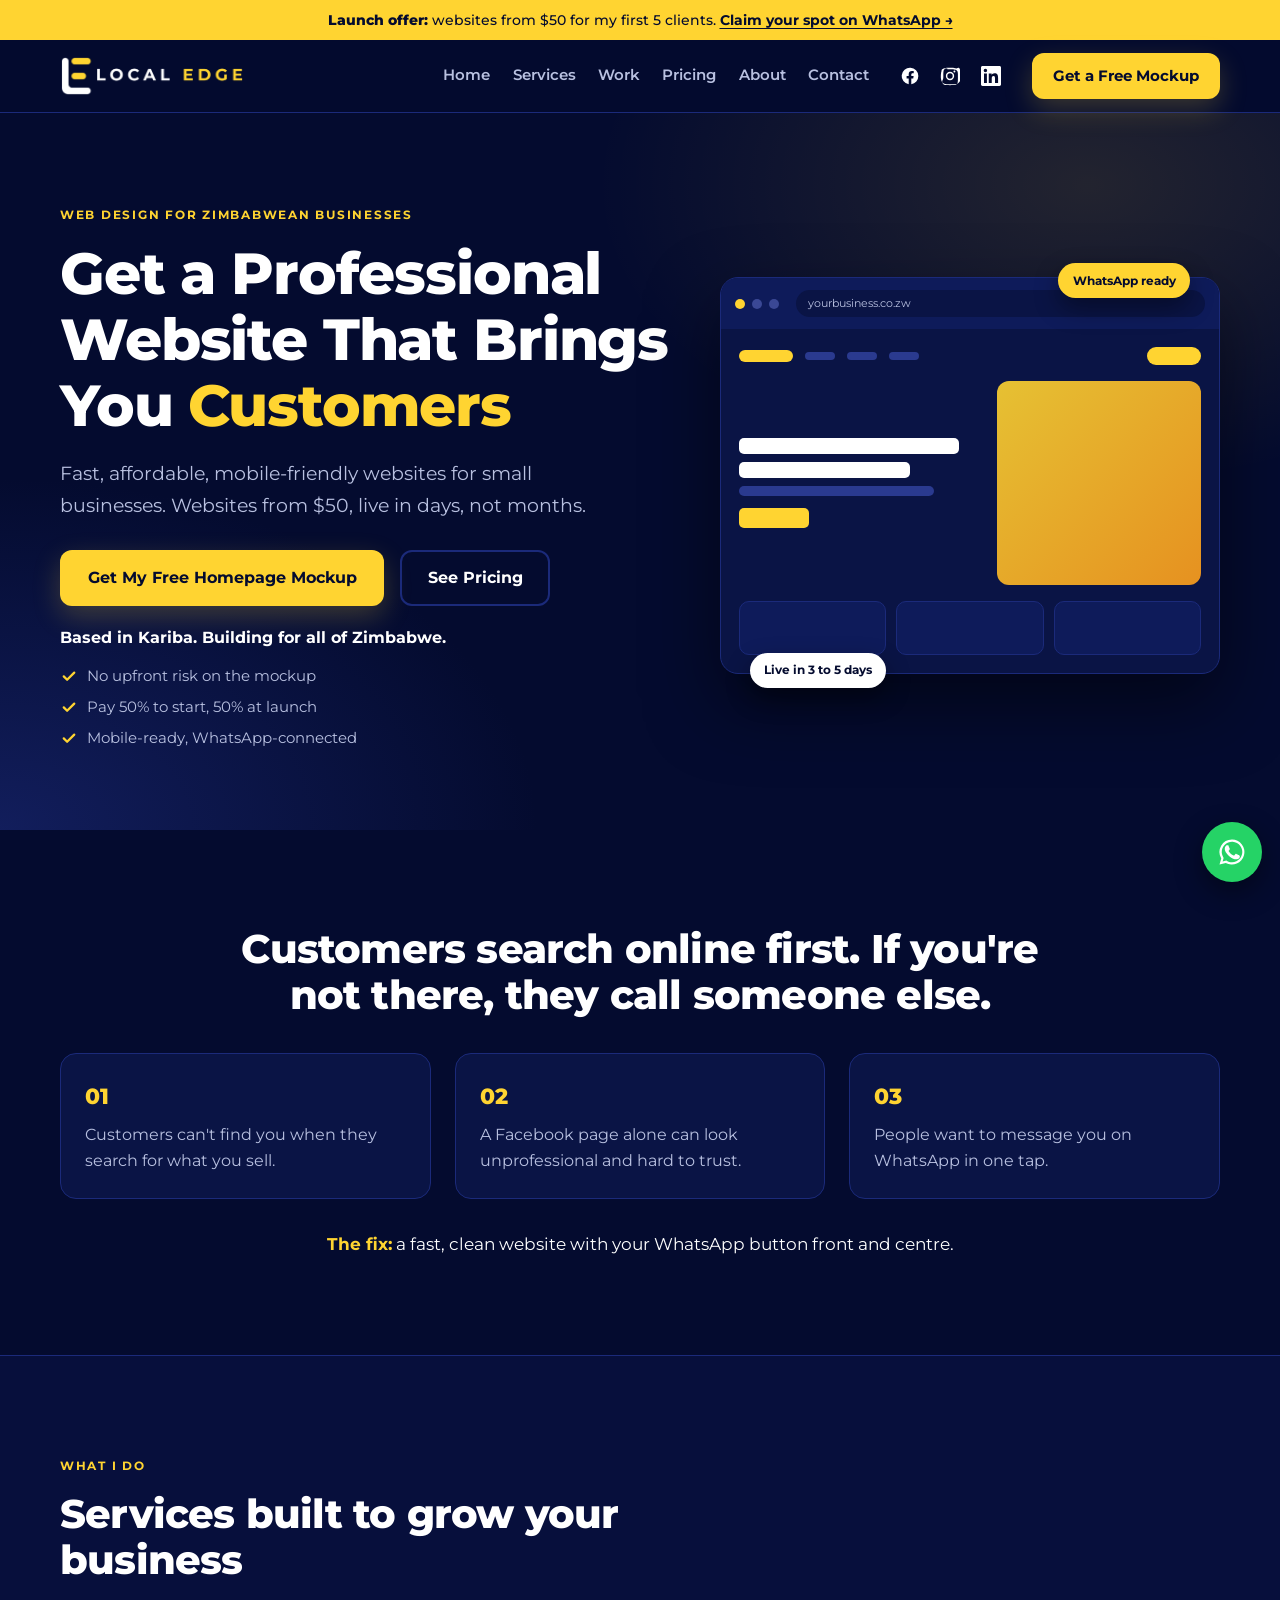
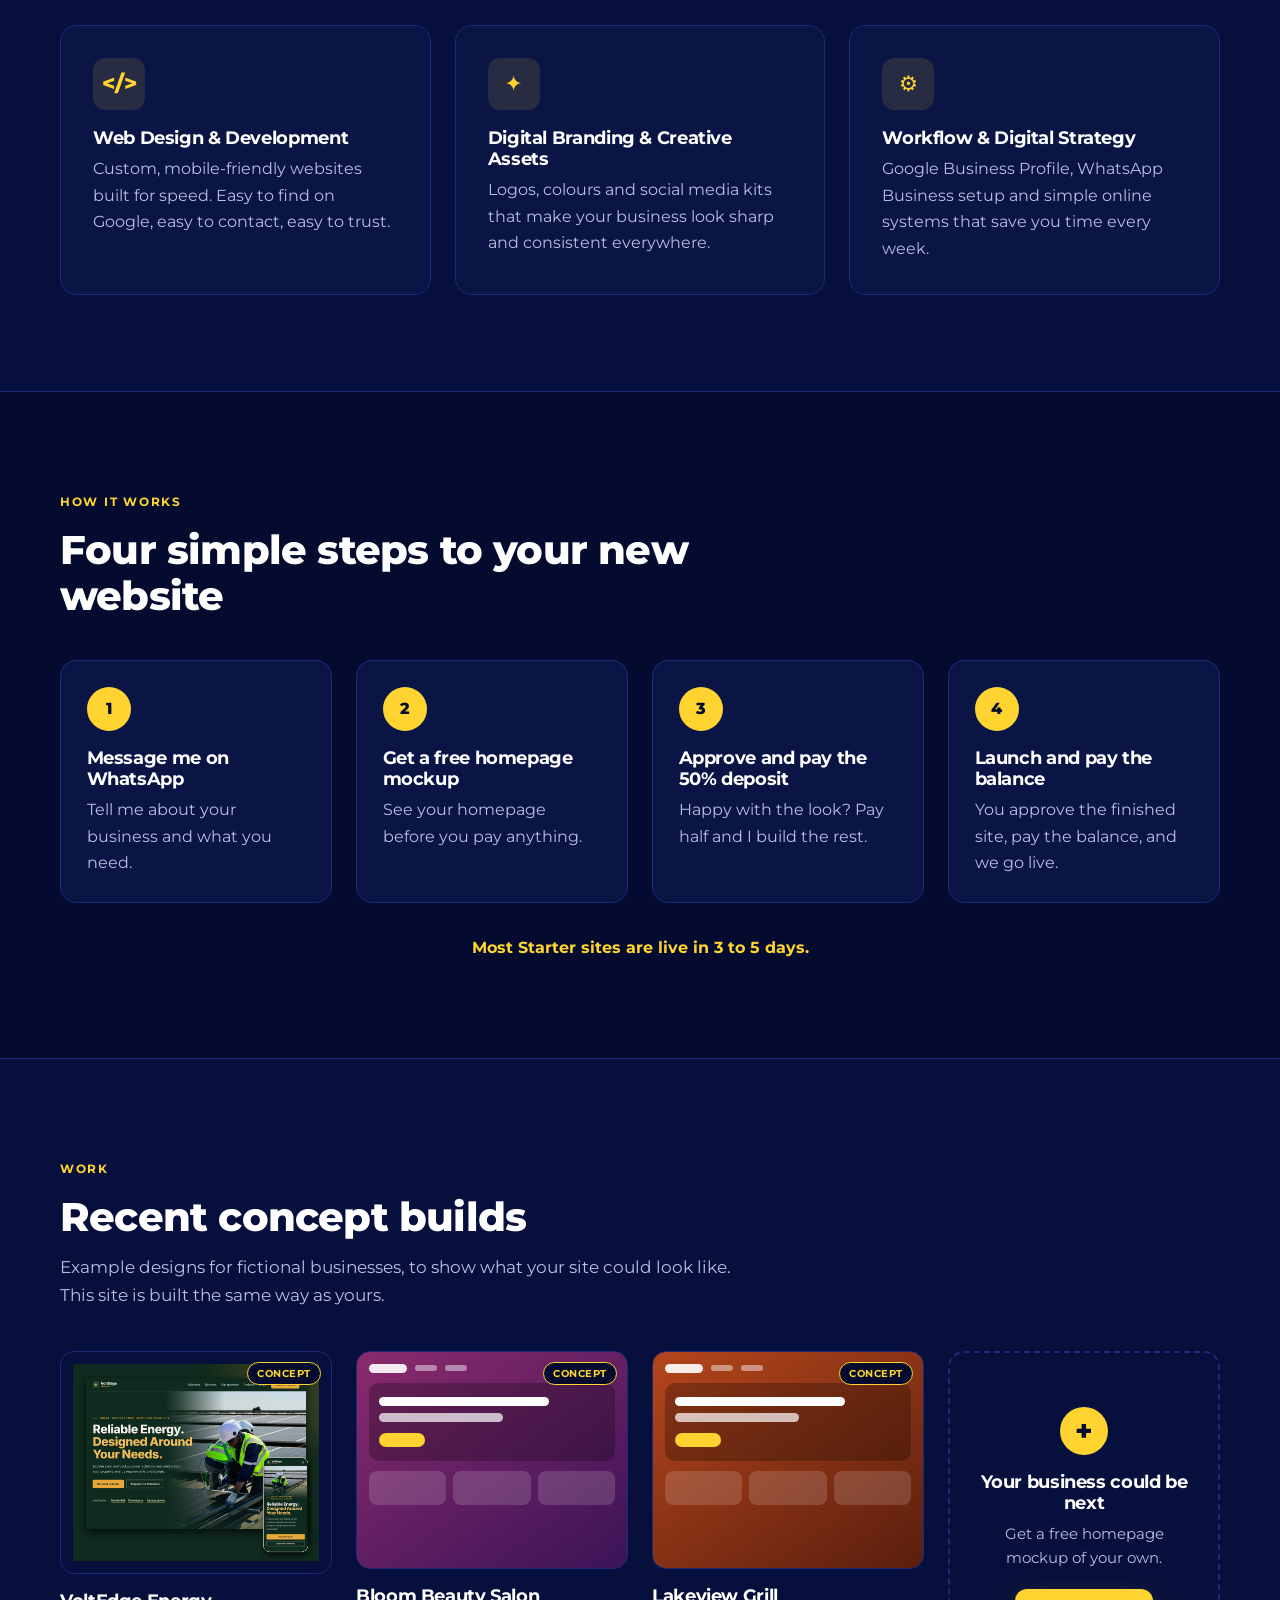
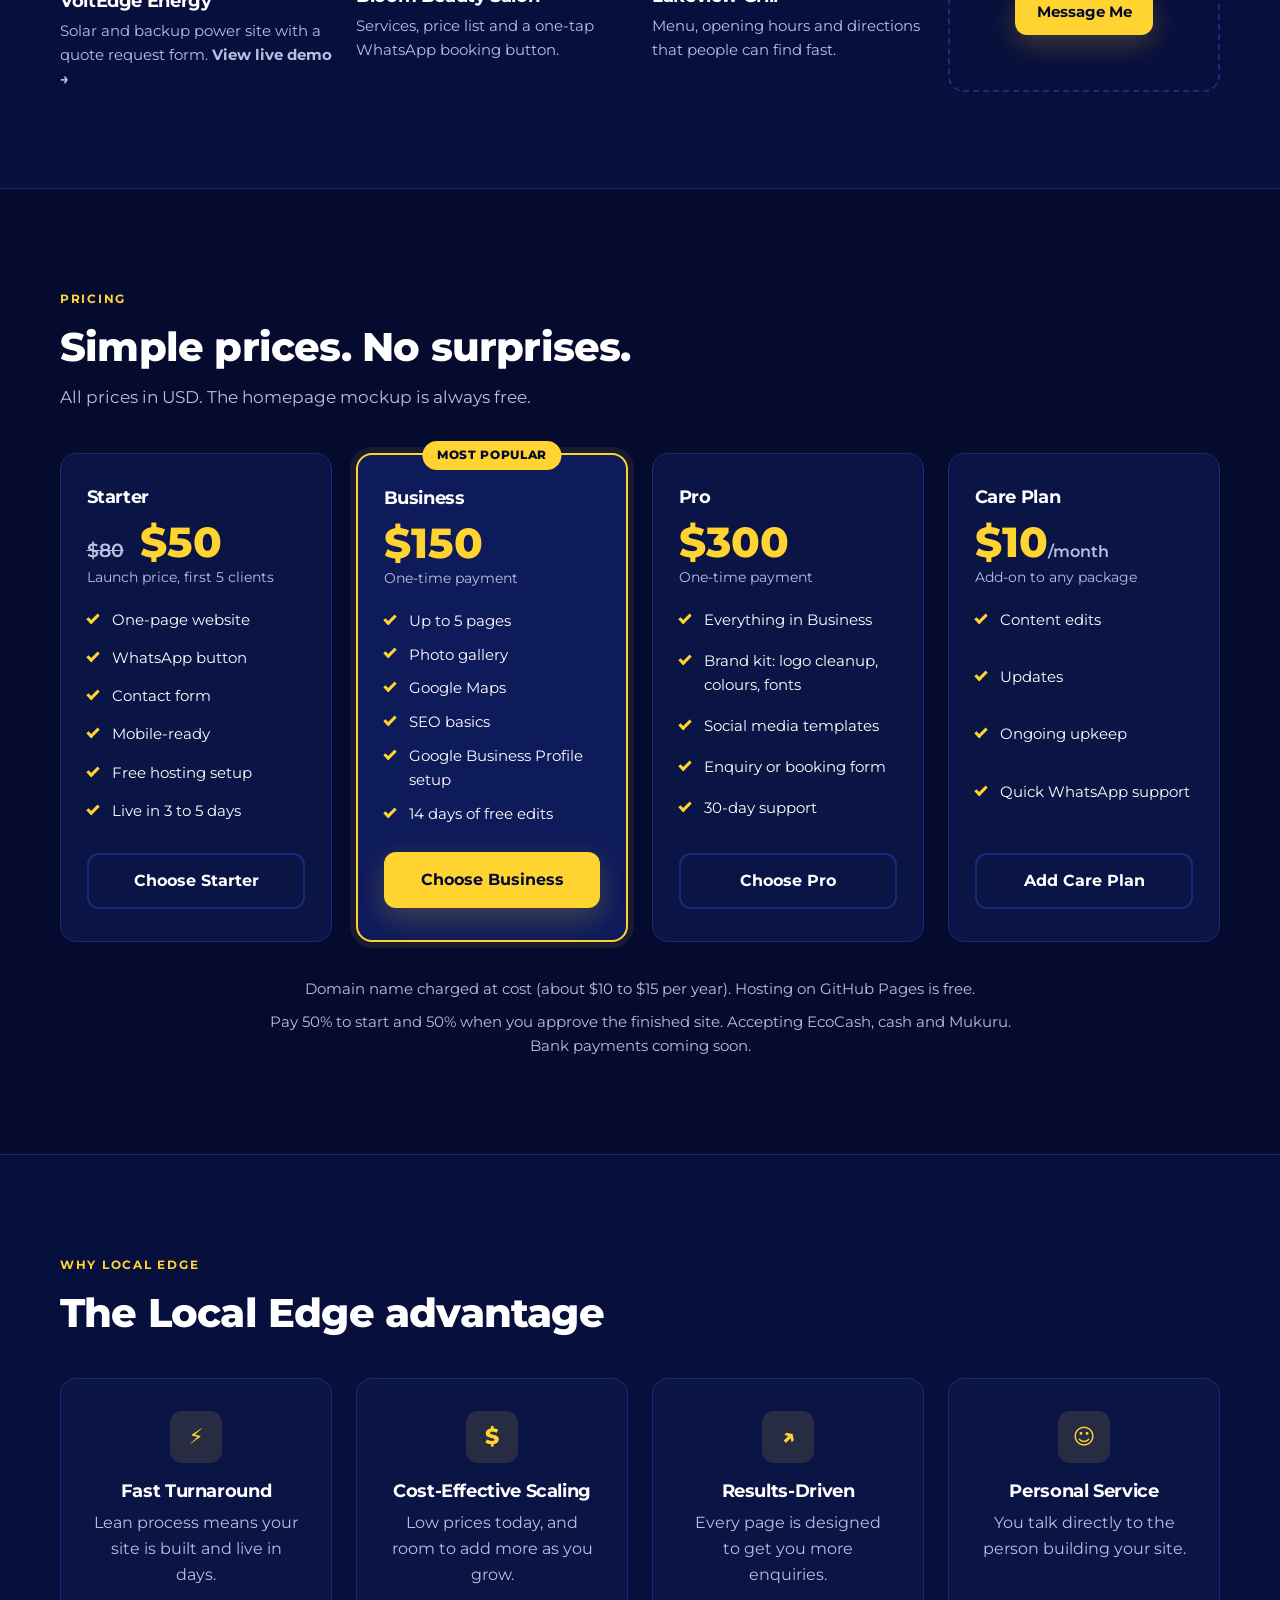
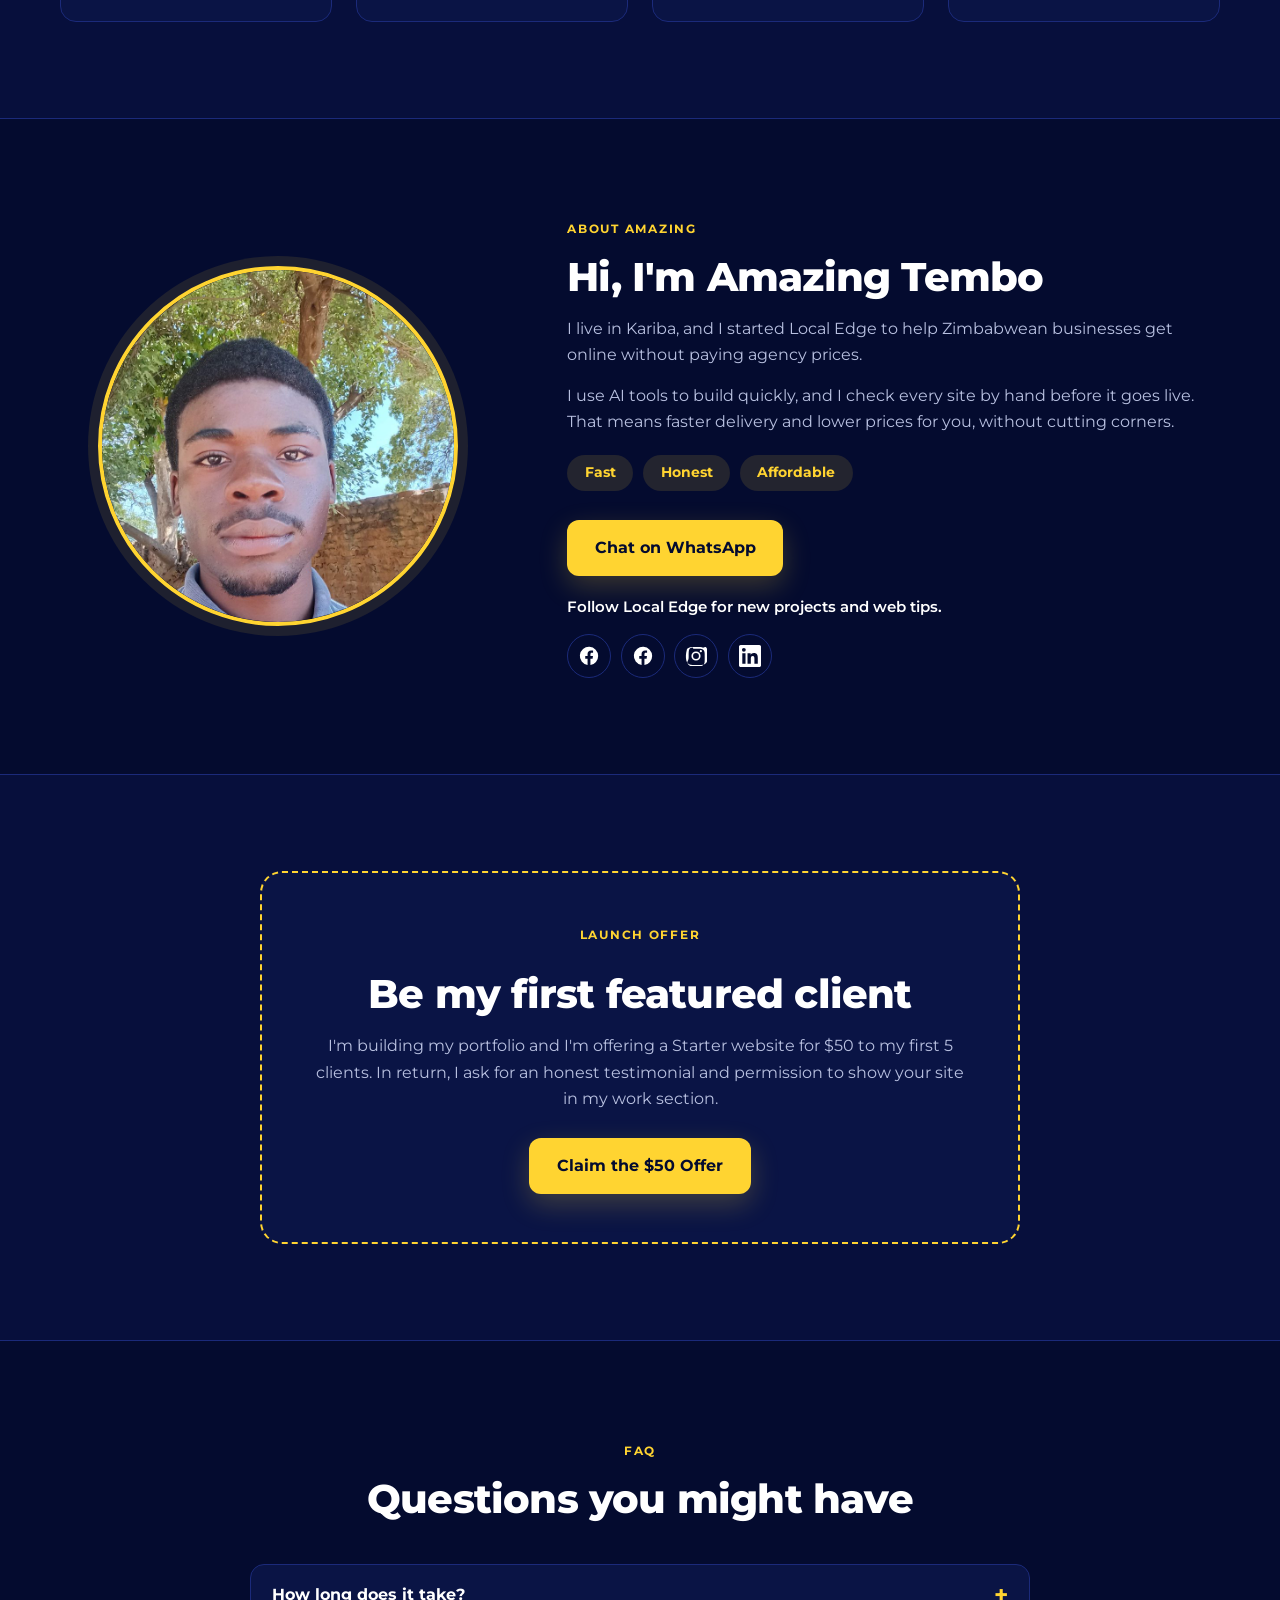
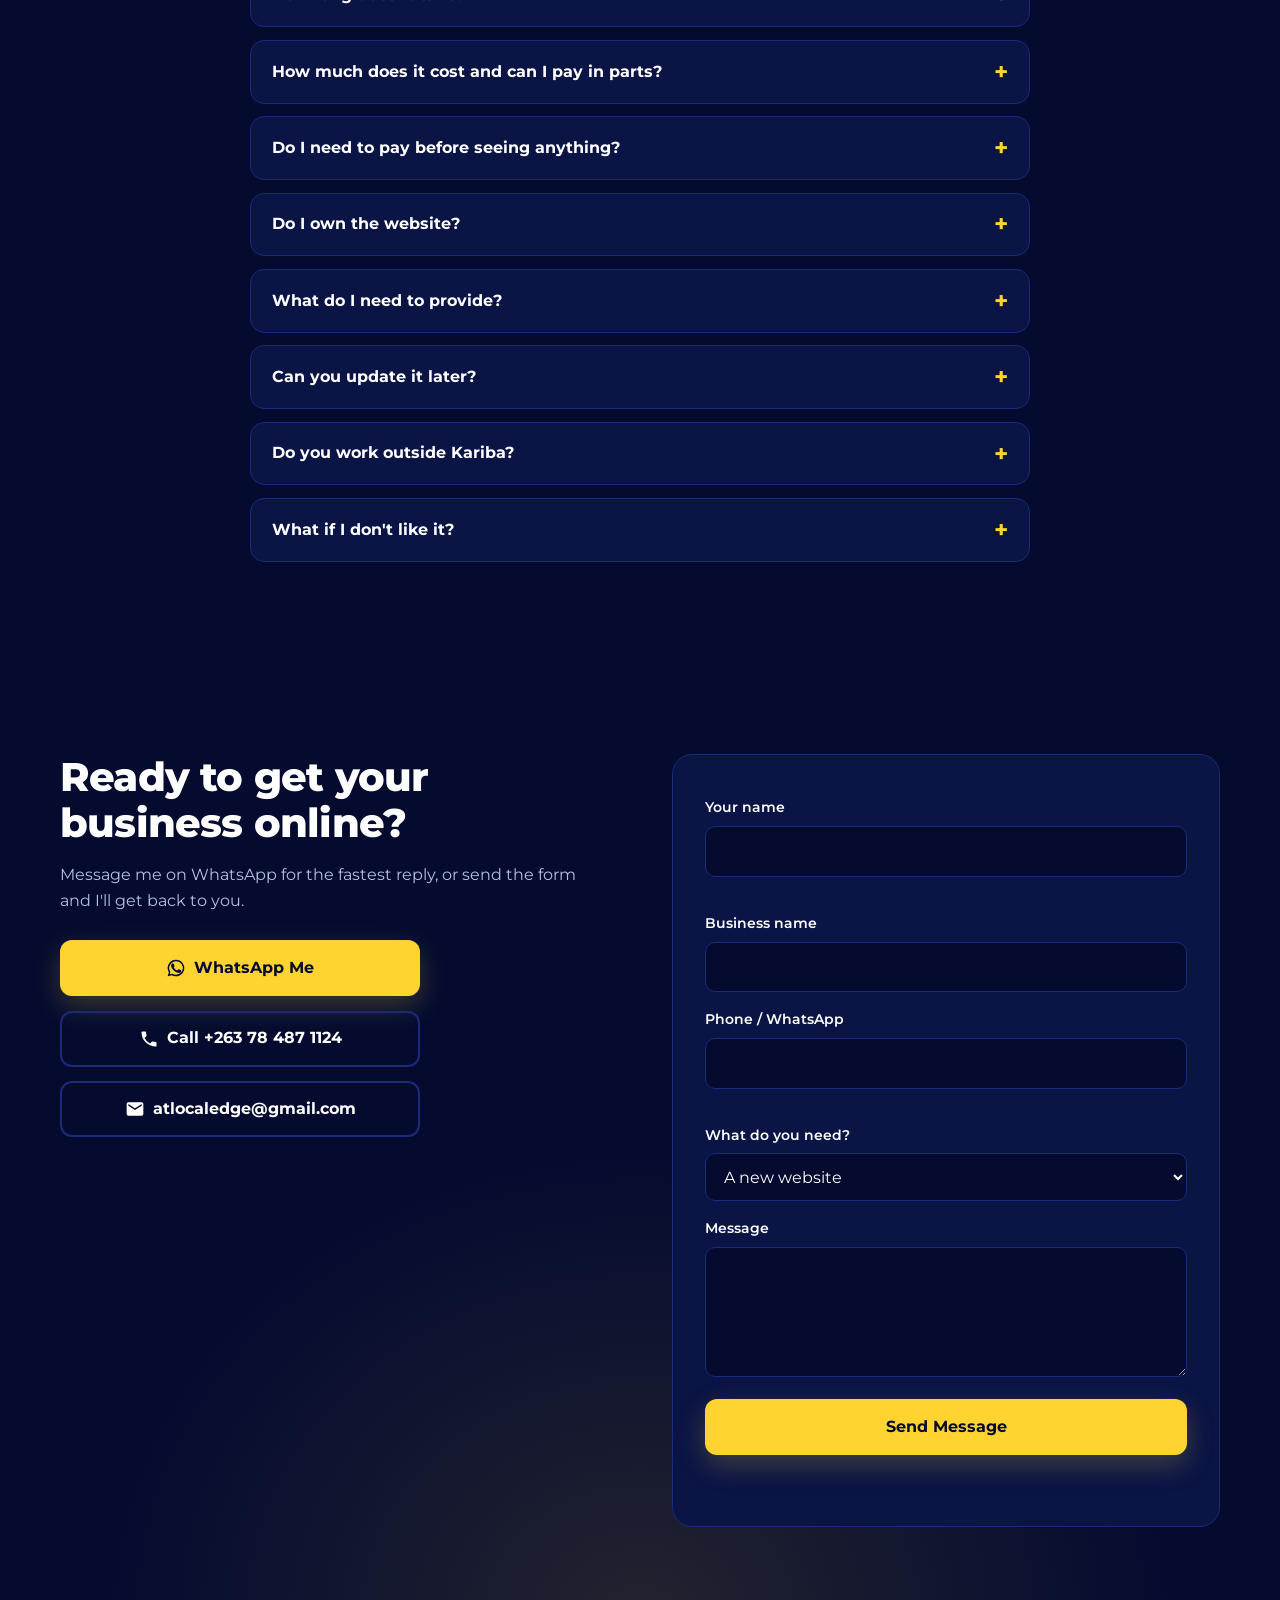
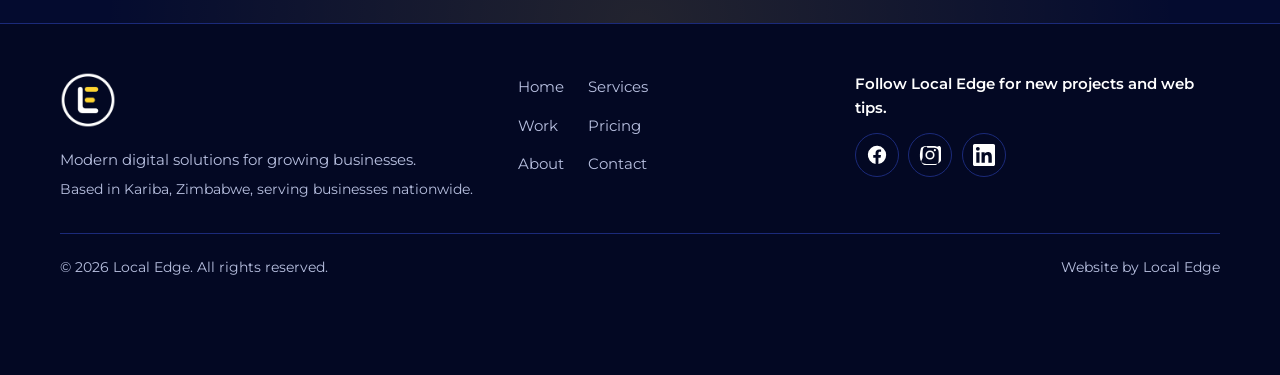
==== commit 792e7c48: "Update index.html" ====
--- a/index.html
+++ b/index.html
@@ -214,11 +214,9 @@
              whole card an <a href="LIVE-SITE-URL"> link. -->
         <div class="grid grid-4">
           <article class="work-card reveal">
-  <a class="thumb thumb-solar" href="https://poppedcalf.github.io/voltedge-demo/" target="_blank" rel="noopener noreferrer" aria-label="View the VoltEdge Energy concept website">
+  <a class="thumb thumb-preview" href="https://poppedcalf.github.io/voltedge-demo/" target="_blank" rel="noopener noreferrer" aria-label="Open the VoltEdge Energy concept website">
     <span class="badge">Concept</span>
-    <div class="t-top"><b></b><i></i><i></i></div>
-    <div class="t-hero"><span></span><span></span><em></em></div>
-    <div class="t-row"><s></s><s></s><s></s></div>
+    <img src="assets/voltedge-preview.jpg" width="960" height="768" loading="lazy" alt="Preview of the VoltEdge Energy homepage on desktop and phone">
   </a>
   <h3>VoltEdge Energy</h3>
   <p>Solar and backup power site with a quote request form. <a href="https://poppedcalf.github.io/voltedge-demo/" target="_blank" rel="noopener noreferrer"><strong>View live demo &rarr;</strong></a></p>
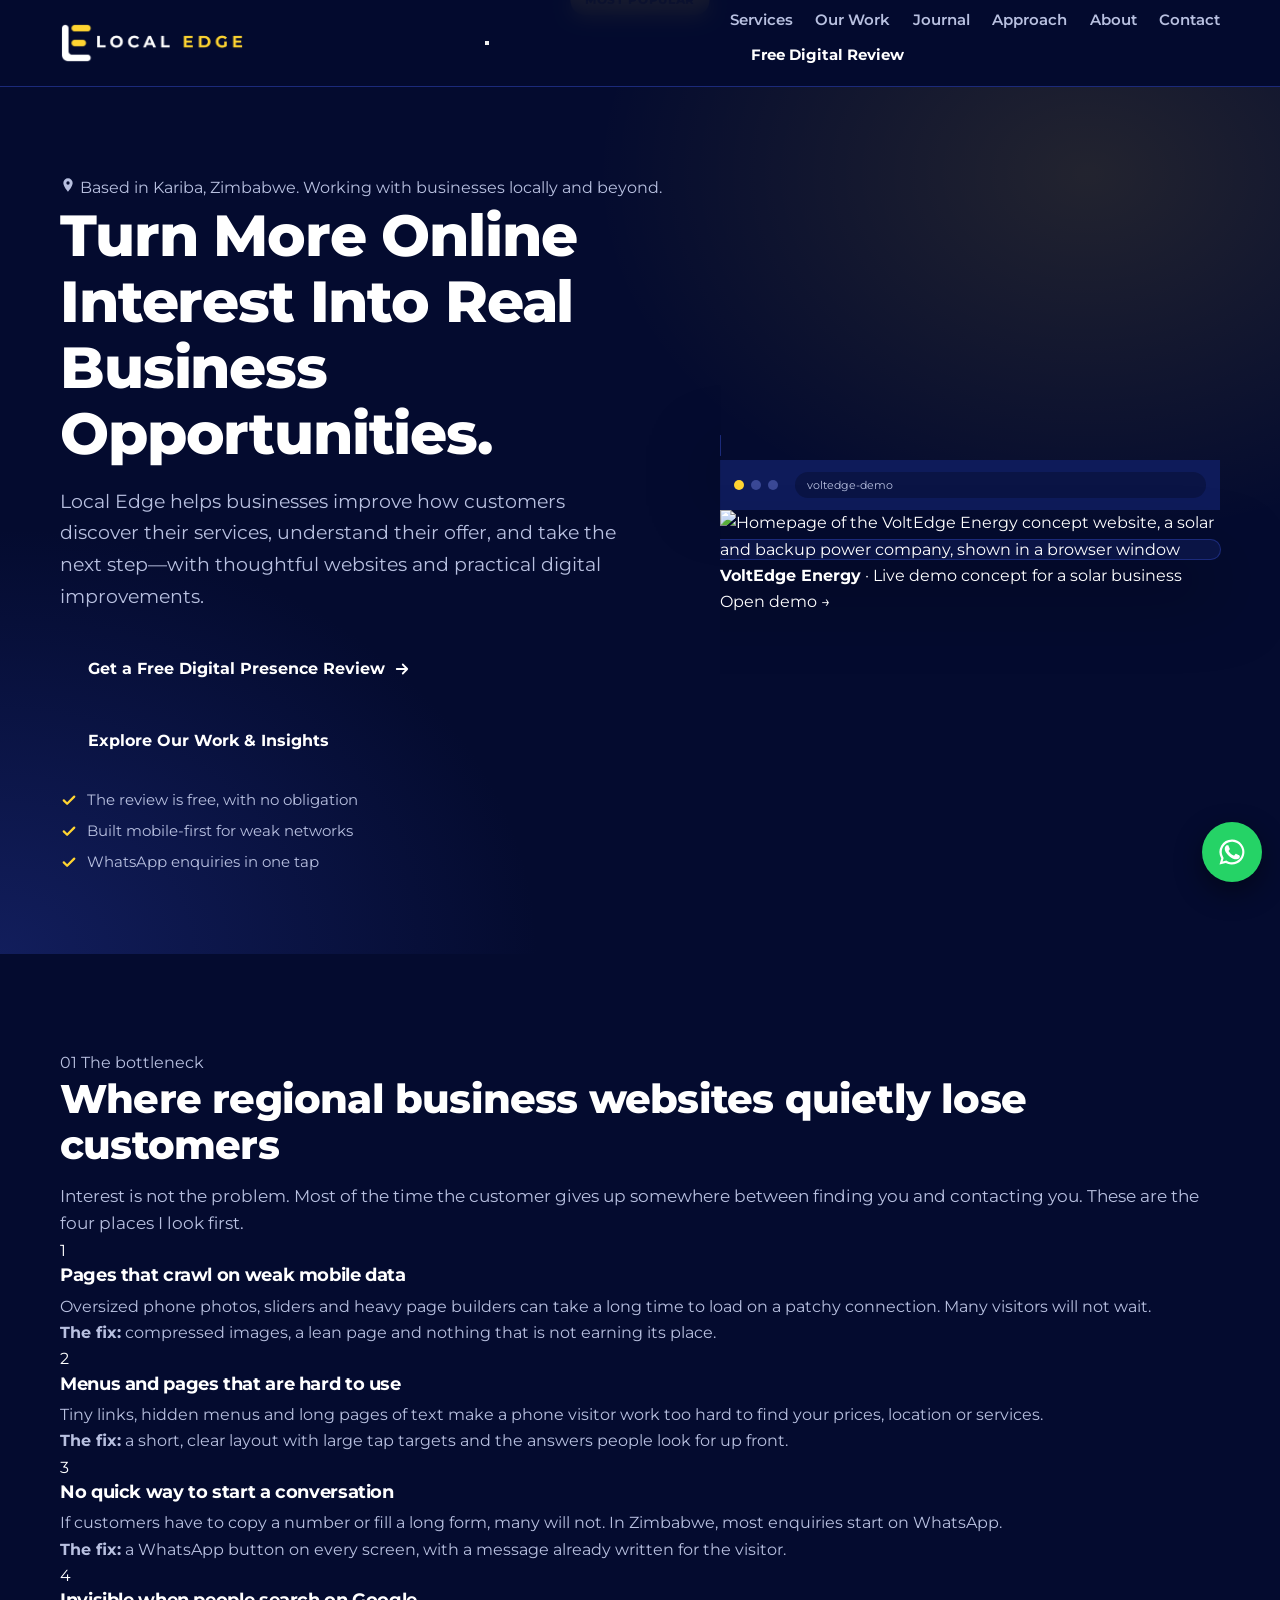
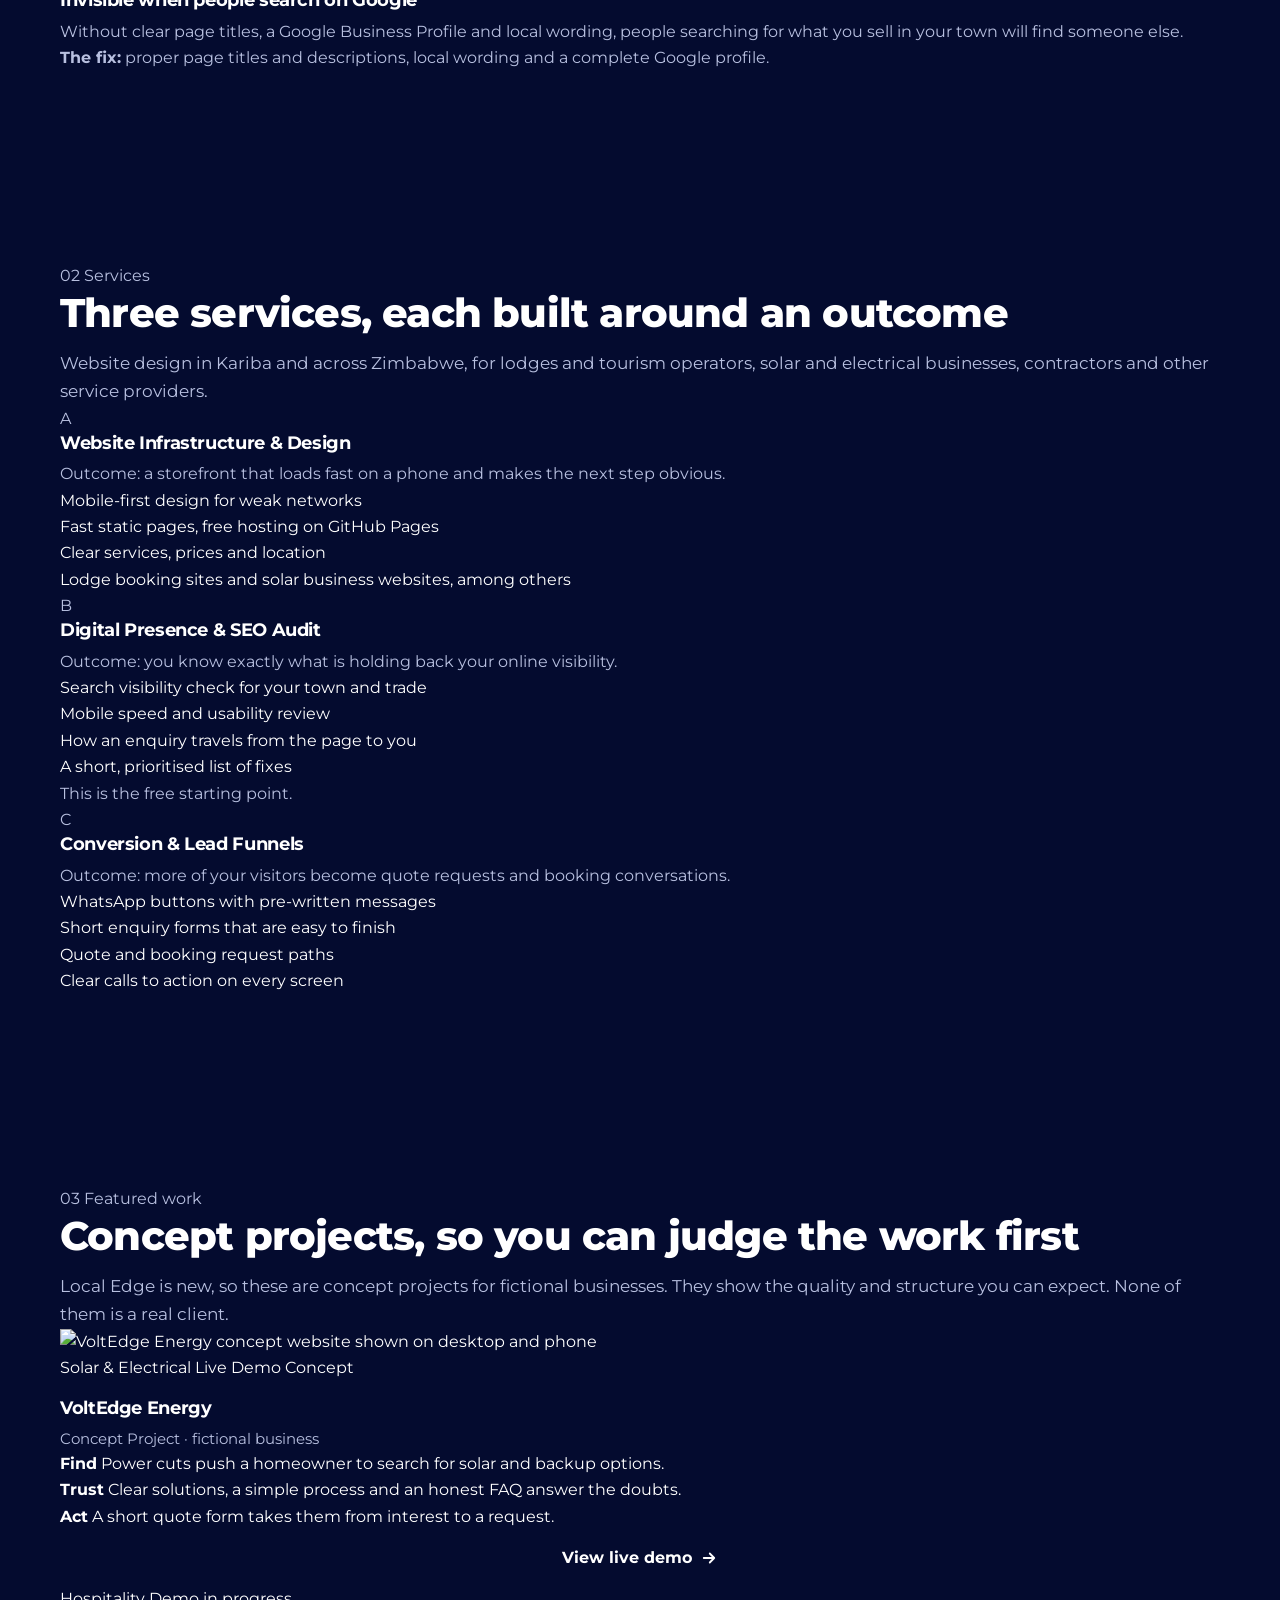
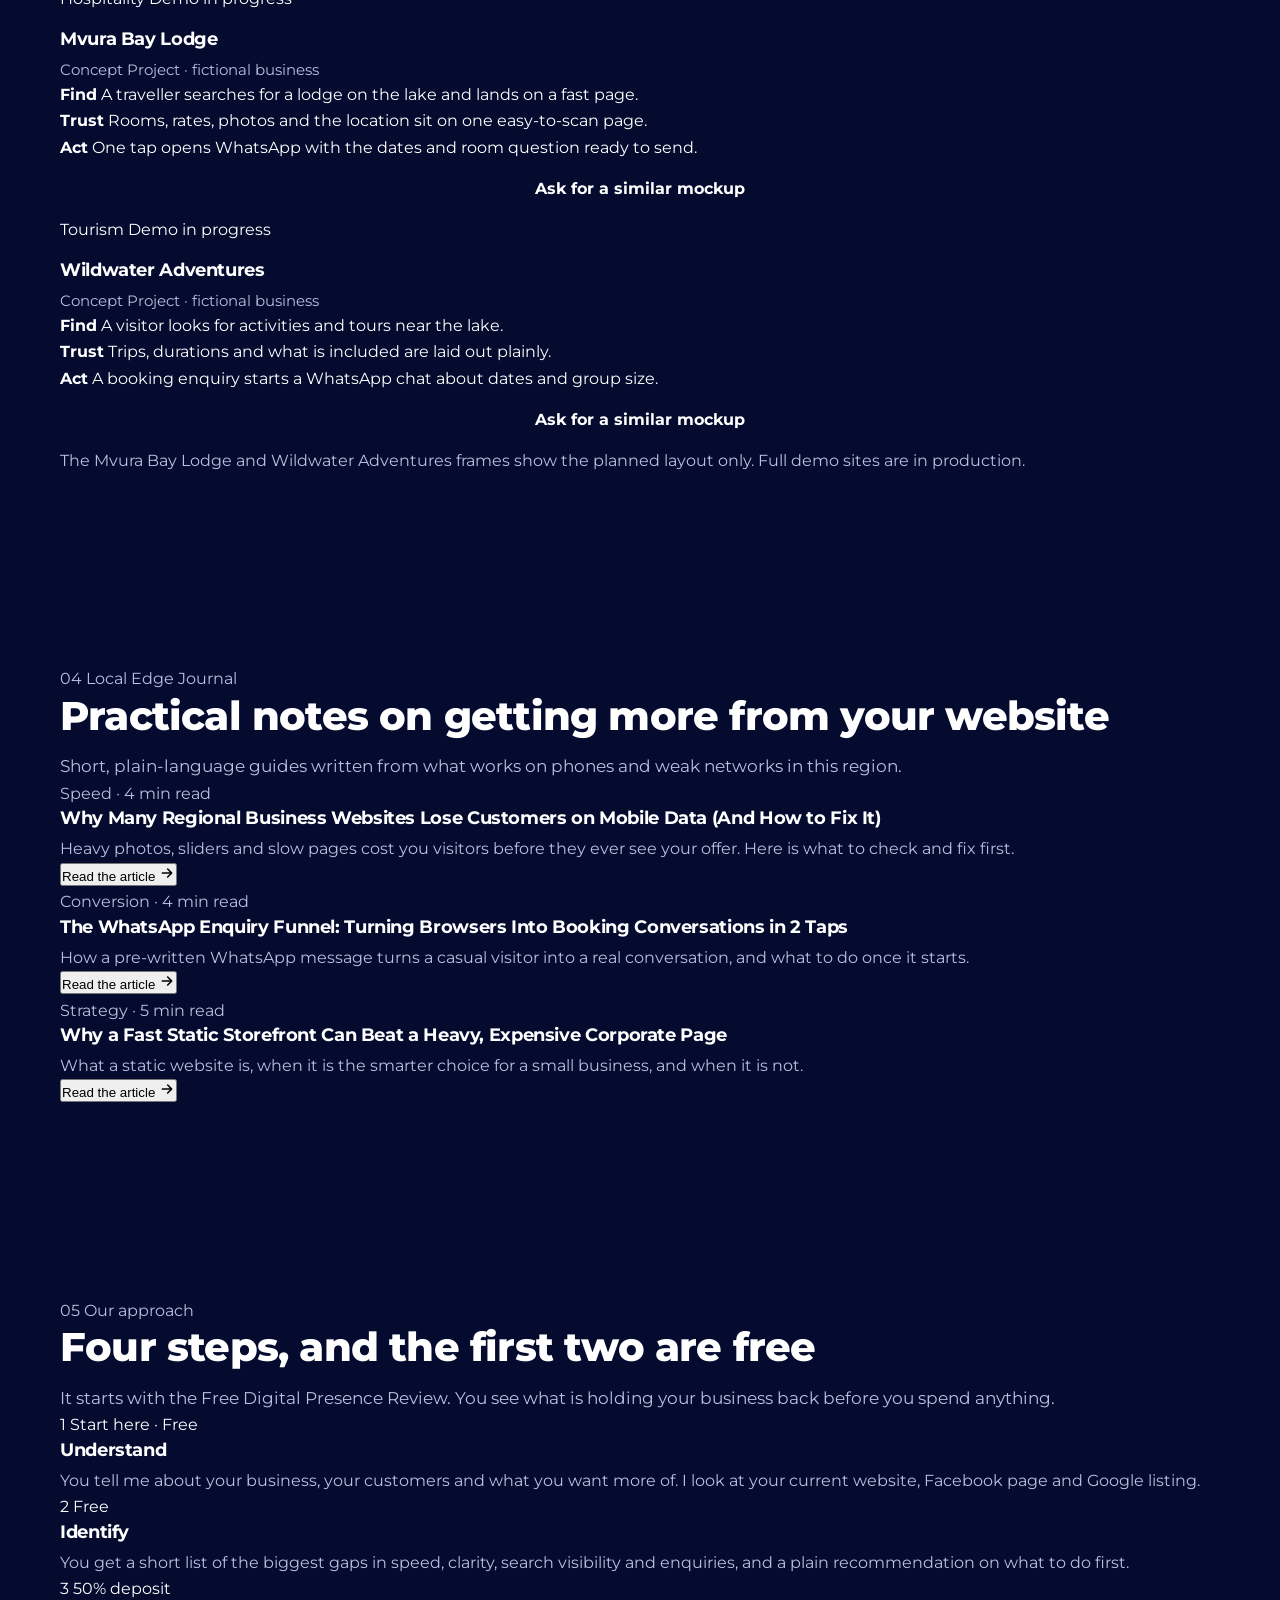
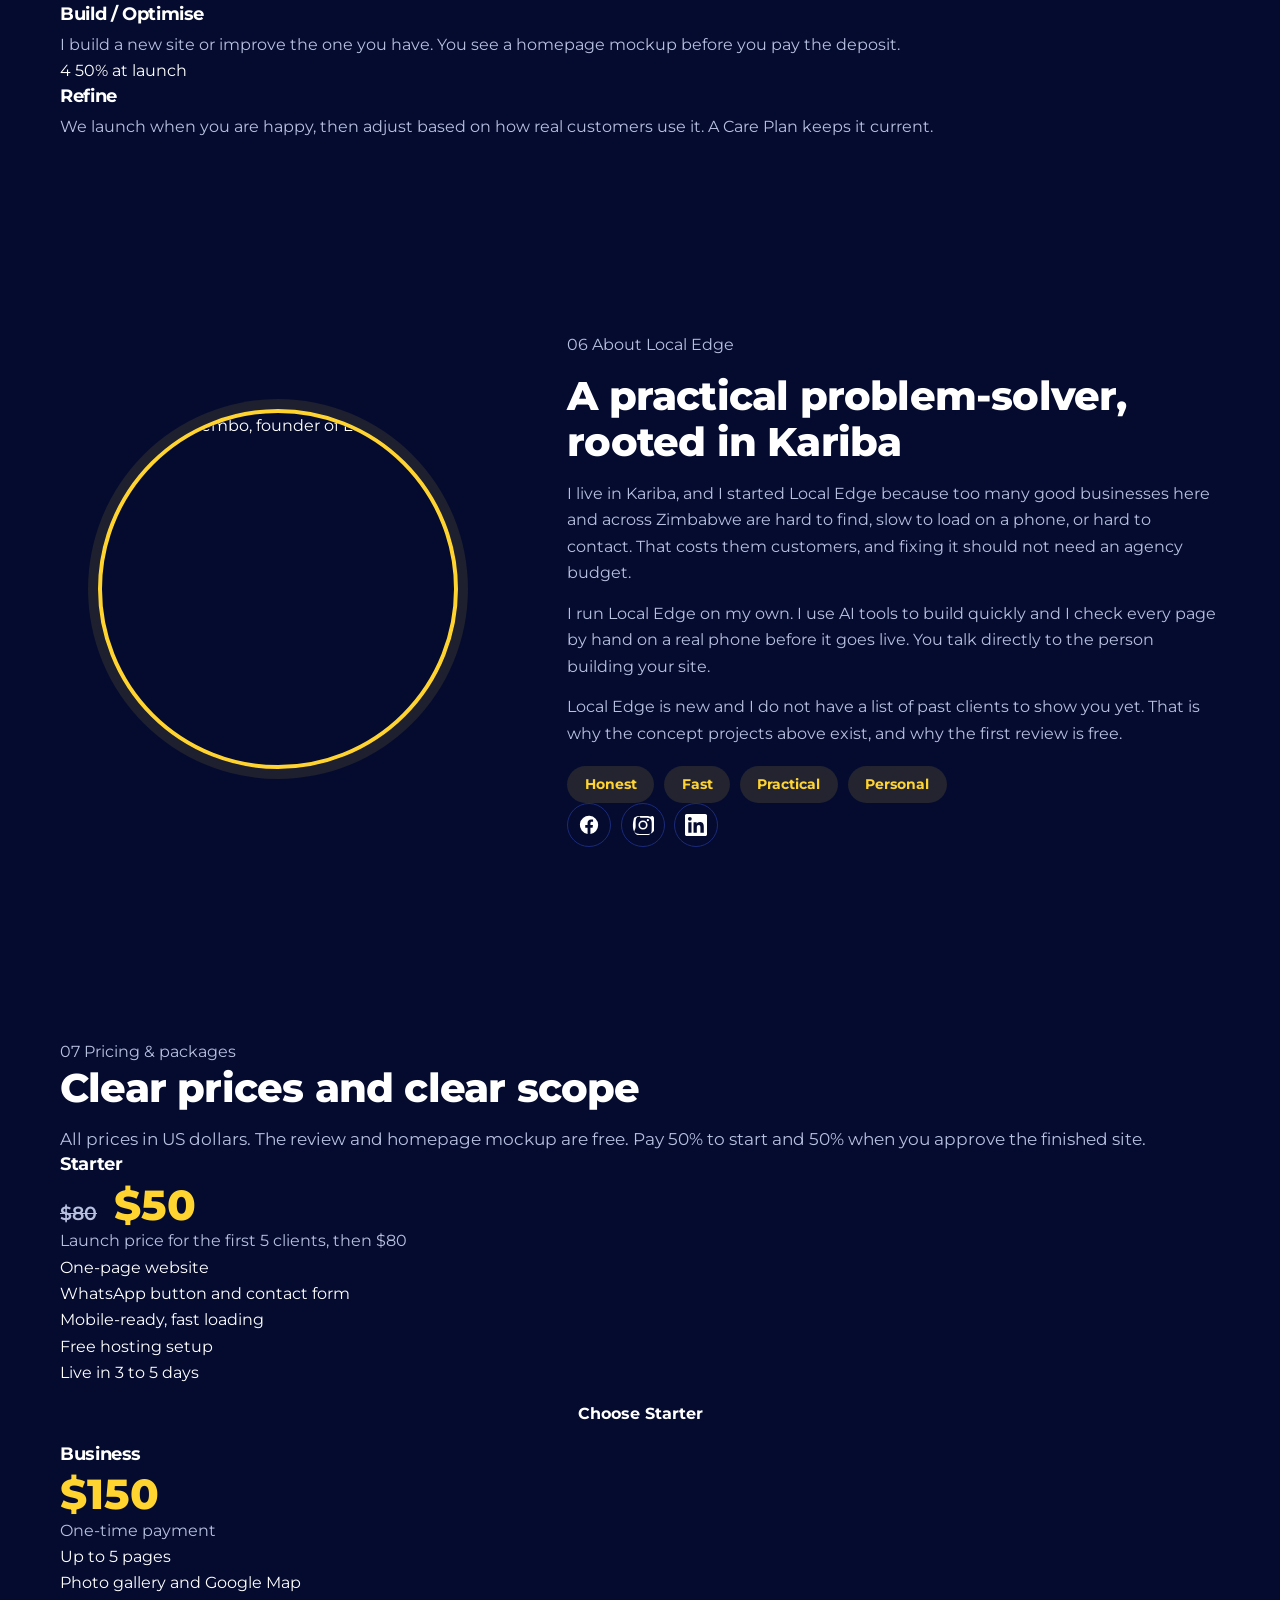
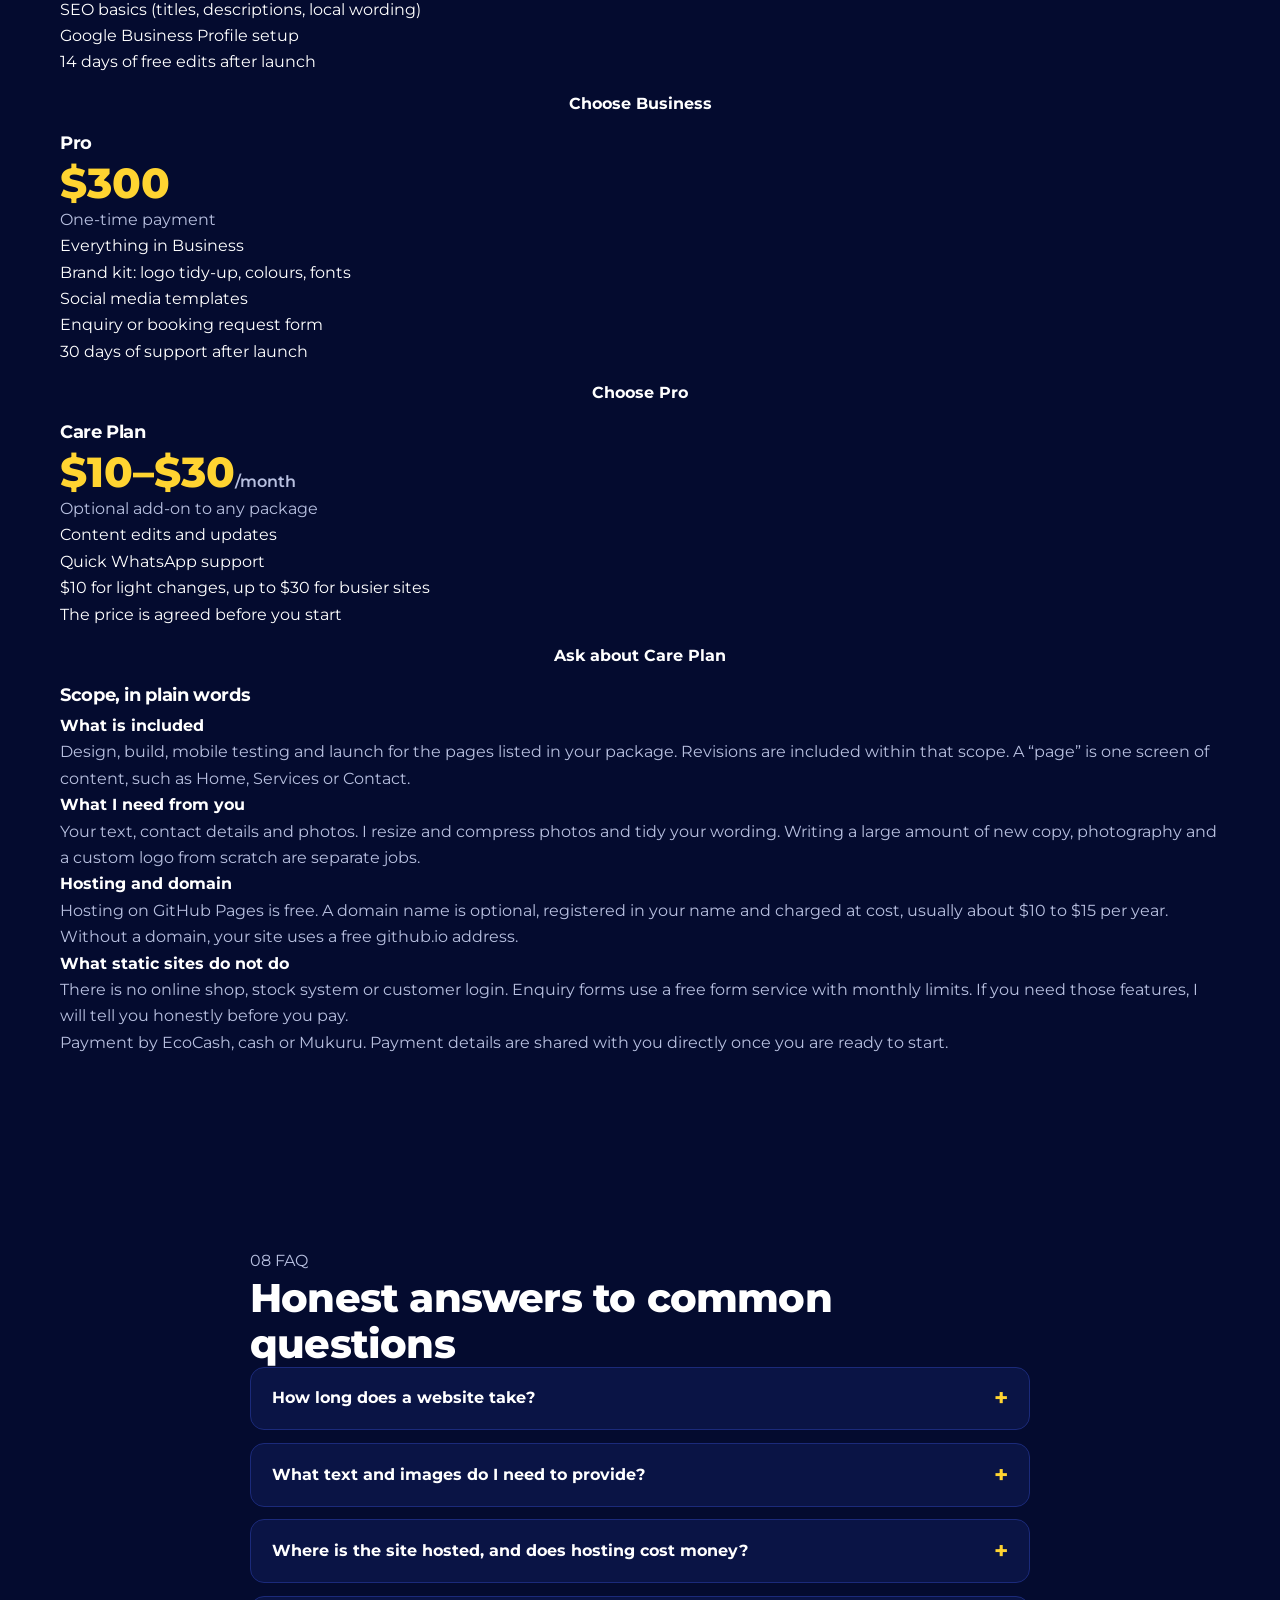
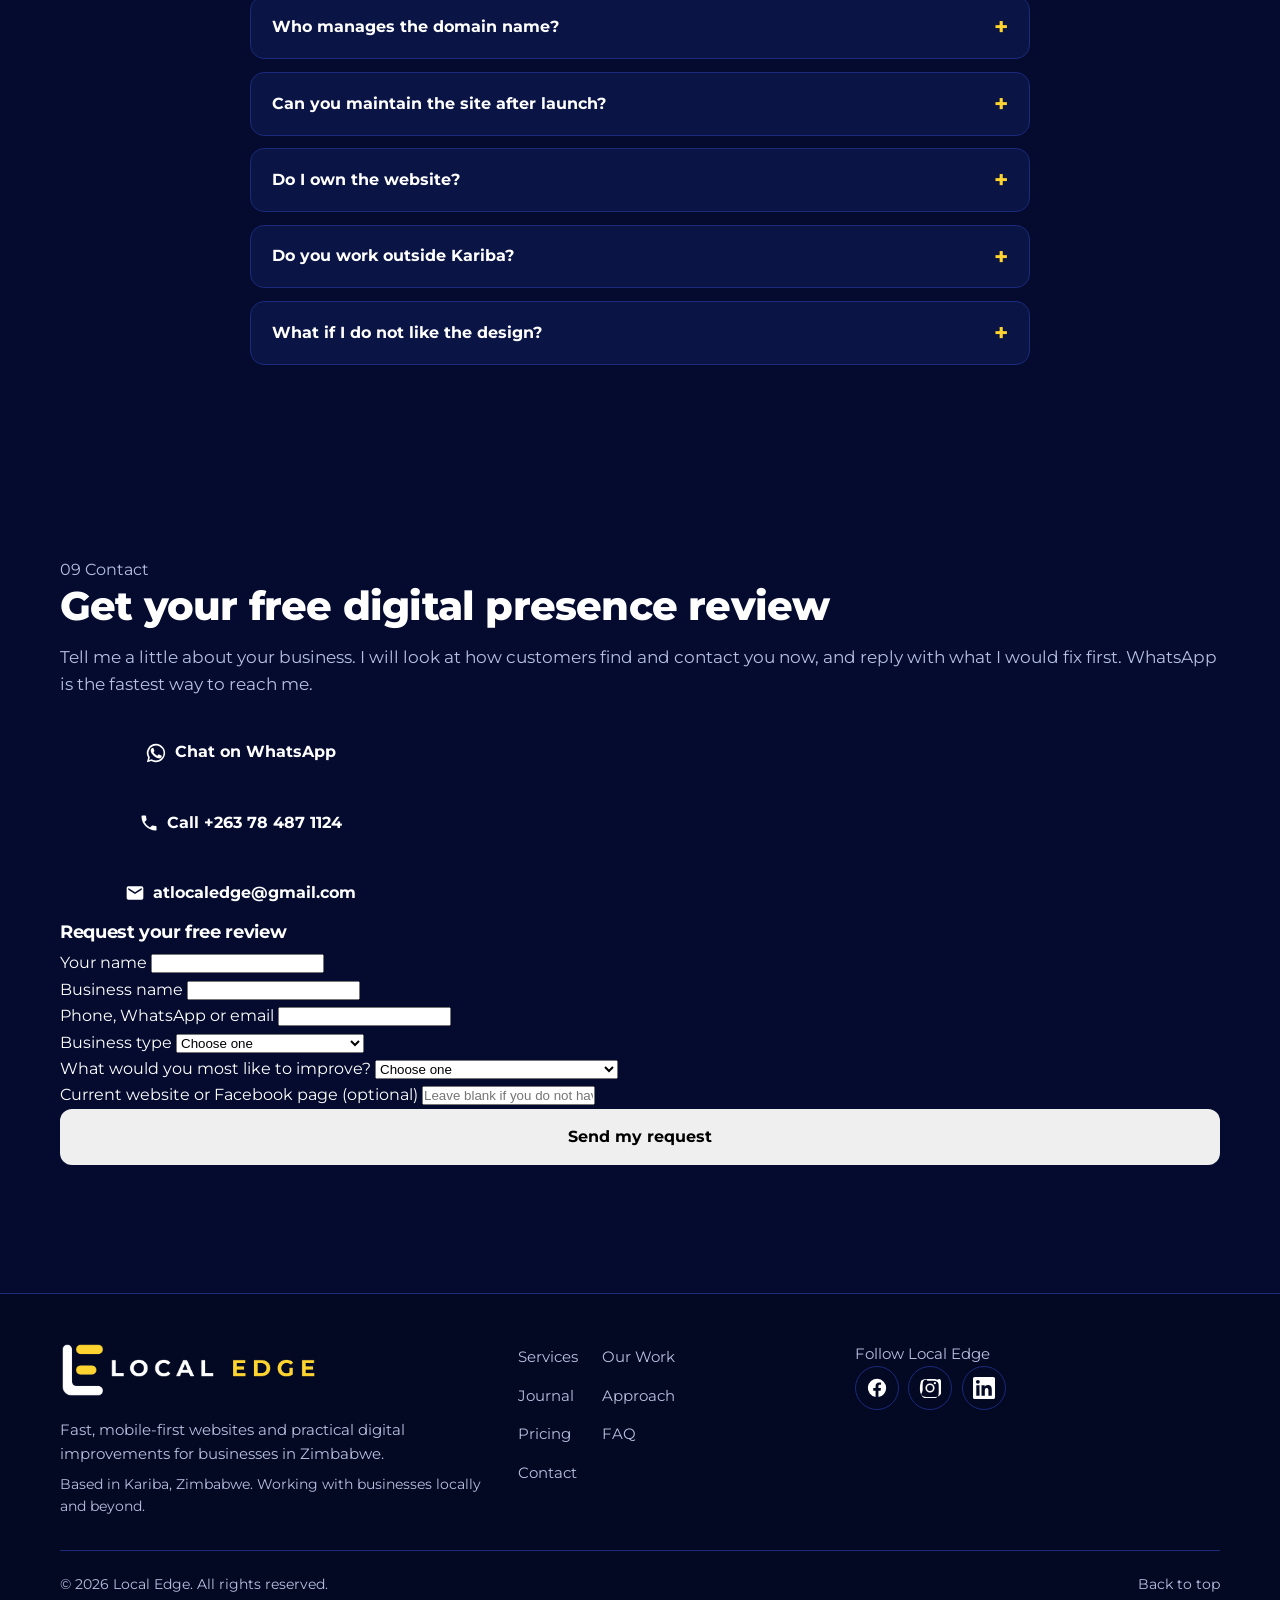
==== commit ae0788b7: "Add files via upload" ====
--- a/index.html
+++ b/index.html
@@ -3,32 +3,38 @@
 <head>
   <meta charset="UTF-8">
   <meta name="viewport" content="width=device-width, initial-scale=1.0">
-  <title>Local Edge | Affordable Website Design in Zimbabwe (Kariba)</title>
-  <meta name="description" content="Professional websites from $50 for Zimbabwean businesses. Fast, mobile-friendly and WhatsApp-connected. Based in Kariba, serving all of Zimbabwe.">
-  <!-- REPLACE with your real domain once you have one -->
+  <title>Local Edge | High-Performance Websites &amp; Digital Growth in Kariba</title>
+  <meta name="description" content="Website design in Kariba, Zimbabwe. Fast, mobile-first sites for lodges, solar and electrical businesses and contractors, with WhatsApp enquiry paths. Free digital presence review.">
   <link rel="canonical" href="https://poppedcalf.github.io/Local-Edge/">
-  <meta name="theme-color" content="#040B2F">
-
-  <!-- Open Graph / Twitter -->
+  <meta name="theme-color" content="#071230">
+  <meta name="author" content="Amazing Tembo">
+
+  <!-- Open Graph / Twitter (WhatsApp and Facebook link previews) -->
   <meta property="og:type" content="website">
-  <meta property="og:title" content="Local Edge | Affordable Website Design in Zimbabwe">
-  <meta property="og:description" content="Professional websites from $50. Free homepage mockup. Based in Kariba, serving all of Zimbabwe.">
+  <meta property="og:site_name" content="Local Edge">
+  <meta property="og:locale" content="en_ZW">
+  <meta property="og:title" content="Local Edge | High-Performance Websites &amp; Digital Growth in Kariba">
+  <meta property="og:description" content="Fast, mobile-first websites and practical digital improvements for businesses in Zimbabwe. Get a free digital presence review.">
   <meta property="og:url" content="https://poppedcalf.github.io/Local-Edge/">
-  <meta property="og:image" content="https://poppedcalf.github.io/Local-Edge/assets/logo-stacked.png">
+  <meta property="og:image" content="https://poppedcalf.github.io/Local-Edge/assets/images/local-edge-social-preview.jpg">
+  <meta property="og:image:width" content="1200">
+  <meta property="og:image:height" content="630">
+  <meta property="og:image:alt" content="Local Edge: turn more online interest into real business opportunities">
   <meta name="twitter:card" content="summary_large_image">
-  <meta name="twitter:title" content="Local Edge | Affordable Website Design in Zimbabwe">
-  <meta name="twitter:description" content="Professional websites from $50. Free homepage mockup.">
-  <meta name="twitter:image" content="https://poppedcalf.github.io/Local-Edge/assets/logo-stacked.png">
-
-  <!-- Favicons -->
+  <meta name="twitter:title" content="Local Edge | High-Performance Websites &amp; Digital Growth in Kariba">
+  <meta name="twitter:description" content="Fast, mobile-first websites and practical digital improvements for businesses in Zimbabwe.">
+  <meta name="twitter:image" content="https://poppedcalf.github.io/Local-Edge/assets/images/local-edge-social-preview.jpg">
+
   <link rel="icon" type="image/png" href="assets/logo-icon.png">
   <link rel="apple-touch-icon" href="assets/logo-icon.png">
 
-  <!-- Fonts -->
+  <!-- Marks the page as JS-enabled so scroll-reveal never hides content for no-JS visitors -->
+  <script>document.documentElement.classList.add('js');</script>
+
+  <link rel="preload" as="image" type="image/webp" imagesrcset="assets/images/hero-business-640.webp 640w, assets/images/hero-business-1200.webp 1200w" imagesizes="(max-width: 959px) 92vw, 560px" fetchpriority="high">
   <link rel="preconnect" href="https://fonts.googleapis.com">
   <link rel="preconnect" href="https://fonts.gstatic.com" crossorigin>
   <link href="https://fonts.googleapis.com/css2?family=Montserrat:wght@400;500;600;700;800&display=swap" rel="stylesheet">
-
   <link rel="stylesheet" href="styles.css">
 
   <script type="application/ld+json">
@@ -36,17 +42,32 @@
     "@context": "https://schema.org",
     "@type": "ProfessionalService",
     "name": "Local Edge",
-    "description": "Affordable website design, branding and digital strategy for small businesses in Zimbabwe.",
+    "description": "Website design and practical digital improvements for businesses in Zimbabwe, based in Kariba.",
+    "url": "https://poppedcalf.github.io/Local-Edge/",
+    "image": "https://poppedcalf.github.io/Local-Edge/assets/images/local-edge-social-preview.jpg",
     "telephone": "+263784871124",
     "email": "atlocaledge@gmail.com",
-    "url": "https://poppedcalf.github.io/Local-Edge/",
+    "founder": { "@type": "Person", "name": "Amazing Tembo" },
     "areaServed": { "@type": "Country", "name": "Zimbabwe" },
     "address": { "@type": "PostalAddress", "addressLocality": "Kariba", "addressCountry": "ZW" },
     "sameAs": [
       "https://www.facebook.com/profile.php?id=61580444944918",
-      "https://www.facebook.com/itzama.zing.987198",
       "https://www.instagram.com/itzama_zing",
       "https://www.linkedin.com/in/amazing-tembo-409262381"
+    ]
+  }
+  </script>
+  <script type="application/ld+json">
+  {
+    "@context": "https://schema.org",
+    "@type": "FAQPage",
+    "mainEntity": [
+      { "@type": "Question", "name": "How long does a website take?", "acceptedAnswer": { "@type": "Answer", "text": "Most Starter sites are live in 3 to 5 days once I have your text and photos. Larger packages take longer, and I give you a clear date before we start." } },
+      { "@type": "Question", "name": "What do I need to provide?", "acceptedAnswer": { "@type": "Answer", "text": "Your business name, contact details, a short description of what you do, your logo if you have one, and photos. Phone photos are fine; I resize and compress them." } },
+      { "@type": "Question", "name": "Where is my website hosted, and does hosting cost money?", "acceptedAnswer": { "@type": "Answer", "text": "Sites are hosted on GitHub Pages, which is free. You pay only for a domain name if you want one, at cost." } },
+      { "@type": "Question", "name": "Who manages the domain name?", "acceptedAnswer": { "@type": "Answer", "text": "The domain is registered in your name. I charge only what the registrar charges, usually about $10 to $15 per year." } },
+      { "@type": "Question", "name": "Can you maintain the website after launch?", "acceptedAnswer": { "@type": "Answer", "text": "Yes. The Care Plan starts at $10 per month for content edits and quick support, or you can ask for one-off updates." } },
+      { "@type": "Question", "name": "Do you work outside Kariba?", "acceptedAnswer": { "@type": "Answer", "text": "Yes. I work with businesses across Zimbabwe by WhatsApp and phone call, and I can meet in person in Kariba." } }
     ]
   }
   </script>
@@ -62,420 +83,556 @@
     <symbol id="i-check" viewBox="0 0 24 24"><path fill="none" stroke="currentColor" stroke-width="3" stroke-linecap="round" stroke-linejoin="round" d="M5 12.5l4.5 4.5L19 7.5"/></symbol>
     <symbol id="i-phone" viewBox="0 0 24 24"><path fill="currentColor" d="M6.6 10.8a15 15 0 0 0 6.6 6.6l2.2-2.2a1 1 0 0 1 1-.25c1.1.37 2.3.57 3.6.57a1 1 0 0 1 1 1V20a1 1 0 0 1-1 1A17 17 0 0 1 3 4a1 1 0 0 1 1-1h3.5a1 1 0 0 1 1 1c0 1.3.2 2.5.57 3.6a1 1 0 0 1-.25 1z"/></symbol>
     <symbol id="i-mail" viewBox="0 0 24 24"><path fill="currentColor" d="M20 4H4a2 2 0 0 0-2 2v12a2 2 0 0 0 2 2h16a2 2 0 0 0 2-2V6a2 2 0 0 0-2-2zm0 4.2-8 5-8-5V6l8 5 8-5v2.2z"/></symbol>
+    <symbol id="i-arrow" viewBox="0 0 24 24"><path fill="none" stroke="currentColor" stroke-width="2.4" stroke-linecap="round" stroke-linejoin="round" d="M5 12h14M13 6l6 6-6 6"/></symbol>
+    <symbol id="i-close" viewBox="0 0 24 24"><path fill="none" stroke="currentColor" stroke-width="2.4" stroke-linecap="round" d="M6 6l12 12M18 6L6 18"/></symbol>
+    <symbol id="i-pin" viewBox="0 0 24 24"><path fill="currentColor" d="M12 2a7 7 0 0 0-7 7c0 5.2 7 13 7 13s7-7.8 7-13a7 7 0 0 0-7-7zm0 9.5A2.5 2.5 0 1 1 12 6.5a2.5 2.5 0 0 1 0 5z"/></symbol>
   </svg>
 
   <a class="skip-link" href="#main">Skip to content</a>
 
-  <!-- 1. Announcement bar -->
-  <div class="announce">
-    <a href="https://wa.me/263784871124?text=Hi%20Amazing%2C%20I%27d%20like%20to%20claim%20the%20%2450%20launch%20offer" target="_blank" rel="noopener noreferrer">
-      <strong>Launch offer:</strong> websites from $50 for my first 5 clients. <span class="announce-link">Claim your spot on WhatsApp &rarr;</span>
-    </a>
-  </div>
-
-  <!-- 2. Sticky header -->
+  <!-- A. NAVIGATION -->
   <header class="site-header">
     <div class="container nav">
-      <a href="#top" class="brand" aria-label="Local Edge home">
-        <img src="assets/logo-horizontal.png" alt="Local Edge logo" width="190" height="40">
+      <a href="#top" class="brand" aria-label="Local Edge, back to top">
+        <img src="assets/logo-horizontal.png" alt="Local Edge" width="190" height="41">
       </a>
 
-      <button class="menu-btn" id="menuBtn" aria-expanded="false" aria-controls="navMenu" aria-label="Toggle menu">
-        <span></span><span></span><span></span>
+      <button class="nav-toggle" id="navToggle" type="button" aria-expanded="false" aria-controls="navPanel" aria-label="Open menu">
+        <span class="bars" aria-hidden="true"><i></i><i></i><i></i></span>
       </button>
 
-      <nav class="nav-menu" id="navMenu" aria-label="Main navigation">
+      <div class="nav-backdrop" id="navBackdrop" hidden></div>
+
+      <nav class="nav-panel" id="navPanel" aria-label="Main navigation">
         <ul class="nav-links">
-          <li><a href="#top">Home</a></li>
           <li><a href="#services">Services</a></li>
-          <li><a href="#work">Work</a></li>
-          <li><a href="#pricing">Pricing</a></li>
+          <li><a href="#work">Our Work</a></li>
+          <li><a href="#journal">Journal</a></li>
+          <li><a href="#approach">Approach</a></li>
           <li><a href="#about">About</a></li>
           <li><a href="#contact">Contact</a></li>
         </ul>
-        <div class="nav-socials socials" aria-label="Social media links">
-          <a href="https://www.facebook.com/profile.php?id=61580444944918" target="_blank" rel="noopener noreferrer" aria-label="Local Edge on Facebook"><svg width="20" height="20"><use href="#i-facebook"/></svg></a>
-          <a href="https://www.instagram.com/itzama_zing" target="_blank" rel="noopener noreferrer" aria-label="Instagram"><svg width="20" height="20"><use href="#i-instagram"/></svg></a>
-          <a href="https://www.linkedin.com/in/amazing-tembo-409262381" target="_blank" rel="noopener noreferrer" aria-label="LinkedIn"><svg width="20" height="20"><use href="#i-linkedin"/></svg></a>
-        </div>
-        <a class="btn btn-primary btn-sm" href="https://wa.me/263784871124?text=Hi%20Amazing%2C%20I%27d%20like%20a%20free%20homepage%20mockup%20for%20my%20business" target="_blank" rel="noopener noreferrer">Get a Free Mockup</a>
+        <a class="btn btn-gold btn-sm nav-cta" href="#contact">Free Digital Review</a>
       </nav>
     </div>
   </header>
 
   <main id="main">
 
-    <!-- 3. Hero -->
-    <section class="hero">
+    <!-- B. HERO -->
+    <section class="hero section--dark" aria-labelledby="hero-title">
       <div class="container hero-grid">
         <div class="hero-copy">
-          <p class="eyebrow">Web design for Zimbabwean businesses</p>
-          <h1>Get a Professional Website That Brings You <span class="hl">Customers</span></h1>
-          <p class="hero-sub">Fast, affordable, mobile-friendly websites for small businesses. Websites from $50, live in days, not months.</p>
+          <p class="loc-badge"><svg width="16" height="16" aria-hidden="true"><use href="#i-pin"/></svg> Based in Kariba, Zimbabwe. Working with businesses locally and beyond.</p>
+          <h1 id="hero-title">Turn More Online Interest Into Real Business Opportunities.</h1>
+          <p class="hero-sub">Local Edge helps businesses improve how customers discover their services, understand their offer, and take the next step&mdash;with thoughtful websites and practical digital improvements.</p>
           <div class="btn-row">
-            <a class="btn btn-primary" href="https://wa.me/263784871124?text=Hi%20Amazing%2C%20I%27d%20like%20a%20free%20homepage%20mockup%20for%20my%20business" target="_blank" rel="noopener noreferrer">Get My Free Homepage Mockup</a>
-            <a class="btn btn-outline" href="#pricing">See Pricing</a>
-          </div>
-          <p class="trust-line">Based in Kariba. Building for all of Zimbabwe.</p>
+            <a class="btn btn-gold" href="#contact">Get a Free Digital Presence Review <svg width="18" height="18" aria-hidden="true"><use href="#i-arrow"/></svg></a>
+            <a class="btn btn-ghost" href="#work">Explore Our Work &amp; Insights</a>
+          </div>
           <ul class="ticks">
-            <li><svg width="18" height="18" aria-hidden="true"><use href="#i-check"/></svg> No upfront risk on the mockup</li>
-            <li><svg width="18" height="18" aria-hidden="true"><use href="#i-check"/></svg> Pay 50% to start, 50% at launch</li>
-            <li><svg width="18" height="18" aria-hidden="true"><use href="#i-check"/></svg> Mobile-ready, WhatsApp-connected</li>
+            <li><svg width="18" height="18" aria-hidden="true"><use href="#i-check"/></svg> The review is free, with no obligation</li>
+            <li><svg width="18" height="18" aria-hidden="true"><use href="#i-check"/></svg> Built mobile-first for weak networks</li>
+            <li><svg width="18" height="18" aria-hidden="true"><use href="#i-check"/></svg> WhatsApp enquiries in one tap</li>
           </ul>
         </div>
 
-        <!-- Decorative browser mockup -->
-        <div class="hero-visual" aria-hidden="true">
-          <div class="browser">
-            <div class="browser-bar"><i></i><i></i><i></i><span class="url">yourbusiness.co.zw</span></div>
-            <div class="browser-body">
-              <div class="mock-nav"><b></b><em></em><em></em><em></em><u></u></div>
-              <div class="mock-hero">
-                <div class="mock-lines"><span class="l1"></span><span class="l2"></span><span class="l3"></span><span class="mock-btn"></span></div>
-                <div class="mock-img"></div>
+        <figure class="hero-visual">
+          <a class="browser" href="https://poppedcalf.github.io/voltedge-demo/" target="_blank" rel="noopener noreferrer" aria-label="Open the VoltEdge Energy live demo concept">
+            <span class="browser-bar" aria-hidden="true"><i></i><i></i><i></i><span class="url">voltedge-demo</span></span>
+            <picture>
+              <source type="image/webp" srcset="assets/images/hero-business-640.webp 640w, assets/images/hero-business-1200.webp 1200w" sizes="(max-width: 959px) 92vw, 560px">
+              <img src="assets/images/hero-business.jpg" alt="Homepage of the VoltEdge Energy concept website, a solar and backup power company, shown in a browser window" width="1200" height="750" fetchpriority="high">
+            </picture>
+          </a>
+          <figcaption><strong>VoltEdge Energy</strong> &middot; Live demo concept for a solar business <a href="https://poppedcalf.github.io/voltedge-demo/" target="_blank" rel="noopener noreferrer">Open demo &rarr;</a></figcaption>
+        </figure>
+      </div>
+    </section>
+
+    <!-- C. THE BOTTLENECK -->
+    <section class="section section--light" id="bottleneck" aria-labelledby="bottleneck-title">
+      <div class="container">
+        <div class="sec-head">
+          <p class="kicker"><span>01</span> The bottleneck</p>
+          <h2 id="bottleneck-title">Where regional business websites quietly lose customers</h2>
+          <p class="lead">Interest is not the problem. Most of the time the customer gives up somewhere between finding you and contacting you. These are the four places I look first.</p>
+        </div>
+
+        <ol class="bn-grid">
+          <li class="bn-card reveal">
+            <span class="bn-n" aria-hidden="true">1</span>
+            <h3>Pages that crawl on weak mobile data</h3>
+            <p>Oversized phone photos, sliders and heavy page builders can take a long time to load on a patchy connection. Many visitors will not wait.</p>
+            <p class="fix"><strong>The fix:</strong> compressed images, a lean page and nothing that is not earning its place.</p>
+          </li>
+          <li class="bn-card reveal">
+            <span class="bn-n" aria-hidden="true">2</span>
+            <h3>Menus and pages that are hard to use</h3>
+            <p>Tiny links, hidden menus and long pages of text make a phone visitor work too hard to find your prices, location or services.</p>
+            <p class="fix"><strong>The fix:</strong> a short, clear layout with large tap targets and the answers people look for up front.</p>
+          </li>
+          <li class="bn-card reveal">
+            <span class="bn-n" aria-hidden="true">3</span>
+            <h3>No quick way to start a conversation</h3>
+            <p>If customers have to copy a number or fill a long form, many will not. In Zimbabwe, most enquiries start on WhatsApp.</p>
+            <p class="fix"><strong>The fix:</strong> a WhatsApp button on every screen, with a message already written for the visitor.</p>
+          </li>
+          <li class="bn-card reveal">
+            <span class="bn-n" aria-hidden="true">4</span>
+            <h3>Invisible when people search on Google</h3>
+            <p>Without clear page titles, a Google Business Profile and local wording, people searching for what you sell in your town will find someone else.</p>
+            <p class="fix"><strong>The fix:</strong> proper page titles and descriptions, local wording and a complete Google profile.</p>
+          </li>
+        </ol>
+      </div>
+    </section>
+
+    <!-- D. OUTCOME-BASED SERVICES -->
+    <section class="section section--navy" id="services" aria-labelledby="services-title">
+      <div class="container">
+        <div class="sec-head">
+          <p class="kicker"><span>02</span> Services</p>
+          <h2 id="services-title">Three services, each built around an outcome</h2>
+          <p class="lead">Website design in Kariba and across Zimbabwe, for lodges and tourism operators, solar and electrical businesses, contractors and other service providers.</p>
+        </div>
+
+        <div class="svc-grid">
+          <article class="svc-card reveal">
+            <p class="svc-n">A</p>
+            <h3>Website Infrastructure &amp; Design</h3>
+            <p class="outcome">Outcome: a storefront that loads fast on a phone and makes the next step obvious.</p>
+            <ul class="list-check">
+              <li>Mobile-first design for weak networks</li>
+              <li>Fast static pages, free hosting on GitHub Pages</li>
+              <li>Clear services, prices and location</li>
+              <li>Lodge booking sites and solar business websites, among others</li>
+            </ul>
+          </article>
+          <article class="svc-card reveal">
+            <p class="svc-n">B</p>
+            <h3>Digital Presence &amp; SEO Audit</h3>
+            <p class="outcome">Outcome: you know exactly what is holding back your online visibility.</p>
+            <ul class="list-check">
+              <li>Search visibility check for your town and trade</li>
+              <li>Mobile speed and usability review</li>
+              <li>How an enquiry travels from the page to you</li>
+              <li>A short, prioritised list of fixes</li>
+            </ul>
+            <p class="svc-note">This is the free starting point.</p>
+          </article>
+          <article class="svc-card reveal">
+            <p class="svc-n">C</p>
+            <h3>Conversion &amp; Lead Funnels</h3>
+            <p class="outcome">Outcome: more of your visitors become quote requests and booking conversations.</p>
+            <ul class="list-check">
+              <li>WhatsApp buttons with pre-written messages</li>
+              <li>Short enquiry forms that are easy to finish</li>
+              <li>Quote and booking request paths</li>
+              <li>Clear calls to action on every screen</li>
+            </ul>
+          </article>
+        </div>
+      </div>
+    </section>
+
+    <!-- E. FEATURED WORK -->
+    <section class="section section--light" id="work" aria-labelledby="work-title">
+      <div class="container">
+        <div class="sec-head">
+          <p class="kicker"><span>03</span> Featured work</p>
+          <h2 id="work-title">Concept projects, so you can judge the work first</h2>
+          <p class="lead">Local Edge is new, so these are concept projects for fictional businesses. They show the quality and structure you can expect. None of them is a real client.</p>
+        </div>
+
+        <div class="work-grid">
+
+          <!-- 1. VoltEdge (live demo) -->
+          <article class="work-card reveal">
+            <a class="frame" href="https://poppedcalf.github.io/voltedge-demo/" target="_blank" rel="noopener noreferrer" aria-label="Open the VoltEdge Energy live demo concept">
+              <img src="assets/images/voltedge-preview.webp" alt="VoltEdge Energy concept website shown on desktop and phone" width="960" height="768" loading="lazy">
+            </a>
+            <div class="work-body">
+              <div class="tags">
+                <span class="tag">Solar &amp; Electrical</span>
+                <span class="tag tag-live">Live Demo Concept</span>
               </div>
-              <div class="mock-cards"><span></span><span></span><span></span></div>
-            </div>
-          </div>
-          <div class="float-chip chip-a">WhatsApp ready</div>
-          <div class="float-chip chip-b">Live in 3 to 5 days</div>
-        </div>
-      </div>
-    </section>
-
-    <!-- 4. Problem / solution -->
-    <section class="section problem">
+              <h3>VoltEdge Energy</h3>
+              <p class="concept-label">Concept Project &middot; fictional business</p>
+              <ol class="journey" aria-label="Customer journey">
+                <li><b>Find</b> Power cuts push a homeowner to search for solar and backup options.</li>
+                <li><b>Trust</b> Clear solutions, a simple process and an honest FAQ answer the doubts.</li>
+                <li><b>Act</b> A short quote form takes them from interest to a request.</li>
+              </ol>
+              <a class="btn btn-navy btn-block" href="https://poppedcalf.github.io/voltedge-demo/" target="_blank" rel="noopener noreferrer">View live demo <svg width="18" height="18" aria-hidden="true"><use href="#i-arrow"/></svg></a>
+            </div>
+          </article>
+
+          <!-- 2. Mvura Bay Lodge (concept, demo not built yet) -->
+          <!-- WHEN THE DEMO IS READY: replace the .frame div with the same <a class="frame"><img ...></a> pattern
+               as VoltEdge (assets/images/mvura-bay-preview.webp, 960x768) and point the button at the demo URL. -->
+          <article class="work-card reveal">
+            <div class="frame frame-lodge" role="img" aria-label="Illustrative layout of the Mvura Bay Lodge concept website">
+              <span class="f-bar"><i></i><i></i><i></i></span>
+              <span class="f-nav"><b></b><em></em><em></em><em></em></span>
+              <span class="f-hero"><span class="f-title"></span><span class="f-title short"></span><span class="f-btn"></span></span>
+              <span class="f-cards"><s></s><s></s><s></s></span>
+            </div>
+            <div class="work-body">
+              <div class="tags">
+                <span class="tag">Hospitality</span>
+                <span class="tag tag-soon">Demo in progress</span>
+              </div>
+              <h3>Mvura Bay Lodge</h3>
+              <p class="concept-label">Concept Project &middot; fictional business</p>
+              <ol class="journey" aria-label="Customer journey">
+                <li><b>Find</b> A traveller searches for a lodge on the lake and lands on a fast page.</li>
+                <li><b>Trust</b> Rooms, rates, photos and the location sit on one easy-to-scan page.</li>
+                <li><b>Act</b> One tap opens WhatsApp with the dates and room question ready to send.</li>
+              </ol>
+              <a class="btn btn-outline-navy btn-block" href="https://wa.me/263784871124?text=Hi%20Amazing%2C%20I%27d%20like%20a%20mockup%20like%20the%20Mvura%20Bay%20Lodge%20concept" target="_blank" rel="noopener noreferrer">Ask for a similar mockup</a>
+            </div>
+          </article>
+
+          <!-- 3. Wildwater Adventures (concept, demo not built yet) -->
+          <article class="work-card reveal">
+            <div class="frame frame-water" role="img" aria-label="Illustrative layout of the Wildwater Adventures concept website">
+              <span class="f-bar"><i></i><i></i><i></i></span>
+              <span class="f-nav"><b></b><em></em><em></em><em></em></span>
+              <span class="f-hero"><span class="f-title"></span><span class="f-title short"></span><span class="f-btn"></span></span>
+              <span class="f-cards"><s></s><s></s><s></s></span>
+            </div>
+            <div class="work-body">
+              <div class="tags">
+                <span class="tag">Tourism</span>
+                <span class="tag tag-soon">Demo in progress</span>
+              </div>
+              <h3>Wildwater Adventures</h3>
+              <p class="concept-label">Concept Project &middot; fictional business</p>
+              <ol class="journey" aria-label="Customer journey">
+                <li><b>Find</b> A visitor looks for activities and tours near the lake.</li>
+                <li><b>Trust</b> Trips, durations and what is included are laid out plainly.</li>
+                <li><b>Act</b> A booking enquiry starts a WhatsApp chat about dates and group size.</li>
+              </ol>
+              <a class="btn btn-outline-navy btn-block" href="https://wa.me/263784871124?text=Hi%20Amazing%2C%20I%27d%20like%20a%20mockup%20like%20the%20Wildwater%20Adventures%20concept" target="_blank" rel="noopener noreferrer">Ask for a similar mockup</a>
+            </div>
+          </article>
+        </div>
+        <p class="work-foot">The Mvura Bay Lodge and Wildwater Adventures frames show the planned layout only. Full demo sites are in production.</p>
+      </div>
+    </section>
+
+    <!-- F. JOURNAL -->
+    <section class="section section--paper" id="journal" aria-labelledby="journal-title">
       <div class="container">
-        <h2 class="center">Customers search online first. If you're not there, they call someone else.</h2>
-        <div class="grid grid-3 reveal">
-          <div class="mini"><span class="mini-n">01</span><p>Customers can't find you when they search for what you sell.</p></div>
-          <div class="mini"><span class="mini-n">02</span><p>A Facebook page alone can look unprofessional and hard to trust.</p></div>
-          <div class="mini"><span class="mini-n">03</span><p>People want to message you on WhatsApp in one tap.</p></div>
-        </div>
-        <p class="solution center"><strong>The fix:</strong> a fast, clean website with your WhatsApp button front and centre.</p>
-      </div>
-    </section>
-
-    <!-- 5. Services -->
-    <section class="section section-alt" id="services">
+        <div class="sec-head">
+          <p class="kicker"><span>04</span> Local Edge Journal</p>
+          <h2 id="journal-title">Practical notes on getting more from your website</h2>
+          <p class="lead">Short, plain-language guides written from what works on phones and weak networks in this region.</p>
+        </div>
+
+        <div class="post-grid">
+          <article class="post-card reveal">
+            <p class="post-meta"><span class="cat">Speed</span> &middot; 4 min read</p>
+            <h3>Why Many Regional Business Websites Lose Customers on Mobile Data (And How to Fix It)</h3>
+            <p>Heavy photos, sliders and slow pages cost you visitors before they ever see your offer. Here is what to check and fix first.</p>
+            <button class="link-btn" type="button" data-open="post-1" aria-haspopup="dialog">Read the article <svg width="16" height="16" aria-hidden="true"><use href="#i-arrow"/></svg></button>
+          </article>
+          <article class="post-card reveal">
+            <p class="post-meta"><span class="cat">Conversion</span> &middot; 4 min read</p>
+            <h3>The WhatsApp Enquiry Funnel: Turning Browsers Into Booking Conversations in 2 Taps</h3>
+            <p>How a pre-written WhatsApp message turns a casual visitor into a real conversation, and what to do once it starts.</p>
+            <button class="link-btn" type="button" data-open="post-2" aria-haspopup="dialog">Read the article <svg width="16" height="16" aria-hidden="true"><use href="#i-arrow"/></svg></button>
+          </article>
+          <article class="post-card reveal">
+            <p class="post-meta"><span class="cat">Strategy</span> &middot; 5 min read</p>
+            <h3>Why a Fast Static Storefront Can Beat a Heavy, Expensive Corporate Page</h3>
+            <p>What a static website is, when it is the smarter choice for a small business, and when it is not.</p>
+            <button class="link-btn" type="button" data-open="post-3" aria-haspopup="dialog">Read the article <svg width="16" height="16" aria-hidden="true"><use href="#i-arrow"/></svg></button>
+          </article>
+        </div>
+      </div>
+    </section>
+
+    <!-- G. APPROACH -->
+    <section class="section section--navy" id="approach" aria-labelledby="approach-title">
       <div class="container">
-        <div class="section-head">
-          <p class="eyebrow">What I Do</p>
-          <h2>Services built to grow your business</h2>
-        </div>
-        <div class="grid grid-3">
-          <article class="card reveal">
-            <div class="icon" aria-hidden="true">&lt;/&gt;</div>
-            <h3>Web Design &amp; Development</h3>
-            <p>Custom, mobile-friendly websites built for speed. Easy to find on Google, easy to contact, easy to trust.</p>
-          </article>
-          <article class="card reveal">
-            <div class="icon" aria-hidden="true">&#10022;</div>
-            <h3>Digital Branding &amp; Creative Assets</h3>
-            <p>Logos, colours and social media kits that make your business look sharp and consistent everywhere.</p>
-          </article>
-          <article class="card reveal">
-            <div class="icon" aria-hidden="true">&#9881;</div>
-            <h3>Workflow &amp; Digital Strategy</h3>
-            <p>Google Business Profile, WhatsApp Business setup and simple online systems that save you time every week.</p>
-          </article>
-        </div>
-      </div>
-    </section>
-
-    <!-- 6. How it works -->
-    <section class="section" id="process">
+        <div class="sec-head">
+          <p class="kicker"><span>05</span> Our approach</p>
+          <h2 id="approach-title">Four steps, and the first two are free</h2>
+          <p class="lead">It starts with the Free Digital Presence Review. You see what is holding your business back before you spend anything.</p>
+        </div>
+
+        <ol class="approach">
+          <li class="reveal start">
+            <span class="ap-n" aria-hidden="true">1</span>
+            <span class="ap-flag">Start here &middot; Free</span>
+            <h3>Understand</h3>
+            <p>You tell me about your business, your customers and what you want more of. I look at your current website, Facebook page and Google listing.</p>
+          </li>
+          <li class="reveal start">
+            <span class="ap-n" aria-hidden="true">2</span>
+            <span class="ap-flag">Free</span>
+            <h3>Identify</h3>
+            <p>You get a short list of the biggest gaps in speed, clarity, search visibility and enquiries, and a plain recommendation on what to do first.</p>
+          </li>
+          <li class="reveal">
+            <span class="ap-n" aria-hidden="true">3</span>
+            <span class="ap-flag ap-flag-plain">50% deposit</span>
+            <h3>Build / Optimise</h3>
+            <p>I build a new site or improve the one you have. You see a homepage mockup before you pay the deposit.</p>
+          </li>
+          <li class="reveal">
+            <span class="ap-n" aria-hidden="true">4</span>
+            <span class="ap-flag ap-flag-plain">50% at launch</span>
+            <h3>Refine</h3>
+            <p>We launch when you are happy, then adjust based on how real customers use it. A Care Plan keeps it current.</p>
+          </li>
+        </ol>
+      </div>
+    </section>
+
+    <!-- H. ABOUT -->
+    <section class="section section--light" id="about" aria-labelledby="about-title">
+      <div class="container about">
+        <figure class="about-photo reveal">
+          <!-- SWAP LATER: replace assets/images/founder.jpg with a better portrait (keep the file name) -->
+          <img src="assets/images/founder.jpg" alt="Amazing Tembo, founder of Local Edge, in Kariba" width="800" height="800" loading="lazy">
+          <figcaption><strong>Amazing Tembo</strong> Founder, Local Edge &middot; Kariba</figcaption>
+        </figure>
+        <div class="about-text reveal">
+          <p class="kicker"><span>06</span> About Local Edge</p>
+          <h2 id="about-title">A practical problem-solver, rooted in Kariba</h2>
+          <p>I live in Kariba, and I started Local Edge because too many good businesses here and across Zimbabwe are hard to find, slow to load on a phone, or hard to contact. That costs them customers, and fixing it should not need an agency budget.</p>
+          <p>I run Local Edge on my own. I use AI tools to build quickly and I check every page by hand on a real phone before it goes live. You talk directly to the person building your site.</p>
+          <p>Local Edge is new and I do not have a list of past clients to show you yet. That is why the concept projects above exist, and why the first review is free.</p>
+          <ul class="values">
+            <li>Honest</li><li>Fast</li><li>Practical</li><li>Personal</li>
+          </ul>
+          <div class="socials" aria-label="Social media links">
+            <a href="https://www.facebook.com/profile.php?id=61580444944918" target="_blank" rel="noopener noreferrer" aria-label="Local Edge on Facebook"><svg width="22" height="22"><use href="#i-facebook"/></svg></a>
+            <a href="https://www.instagram.com/itzama_zing" target="_blank" rel="noopener noreferrer" aria-label="Instagram"><svg width="22" height="22"><use href="#i-instagram"/></svg></a>
+            <a href="https://www.linkedin.com/in/amazing-tembo-409262381" target="_blank" rel="noopener noreferrer" aria-label="Amazing Tembo on LinkedIn"><svg width="22" height="22"><use href="#i-linkedin"/></svg></a>
+          </div>
+        </div>
+      </div>
+    </section>
+
+    <!-- I. PRICING -->
+    <section class="section section--paper" id="pricing" aria-labelledby="pricing-title">
       <div class="container">
-        <div class="section-head">
-          <p class="eyebrow">How It Works</p>
-          <h2>Four simple steps to your new website</h2>
-        </div>
-        <ol class="steps">
-          <li class="reveal"><span class="step-n">1</span><h3>Message me on WhatsApp</h3><p>Tell me about your business and what you need.</p></li>
-          <li class="reveal"><span class="step-n">2</span><h3>Get a free homepage mockup</h3><p>See your homepage before you pay anything.</p></li>
-          <li class="reveal"><span class="step-n">3</span><h3>Approve and pay the 50% deposit</h3><p>Happy with the look? Pay half and I build the rest.</p></li>
-          <li class="reveal"><span class="step-n">4</span><h3>Launch and pay the balance</h3><p>You approve the finished site, pay the balance, and we go live.</p></li>
-        </ol>
-        <p class="center note-strong">Most Starter sites are live in 3 to 5 days.</p>
-      </div>
-    </section>
-
-    <!-- 7. Work / portfolio -->
-    <section class="section section-alt" id="work">
-      <div class="container">
-        <div class="section-head">
-          <p class="eyebrow">Work</p>
-          <h2>Recent concept builds</h2>
-          <p class="lead">Example designs for fictional businesses, to show what your site could look like. This site is built the same way as yours.</p>
-        </div>
-
-        <!-- TO ADD REAL PROJECTS LATER: duplicate a .work-card, remove the "Concept" badge,
-             replace the .thumb contents with a screenshot (<img loading="lazy">) and make the
-             whole card an <a href="LIVE-SITE-URL"> link. -->
-        <div class="grid grid-4">
-          <article class="work-card reveal">
-  <a class="thumb thumb-preview" href="https://poppedcalf.github.io/voltedge-demo/" target="_blank" rel="noopener noreferrer" aria-label="Open the VoltEdge Energy concept website">
-    <span class="badge">Concept</span>
-    <img src="assets/voltedge-preview.jpg" width="960" height="768" loading="lazy" alt="Preview of the VoltEdge Energy homepage on desktop and phone">
-  </a>
-  <h3>VoltEdge Energy</h3>
-  <p>Solar and backup power site with a quote request form. <a href="https://poppedcalf.github.io/voltedge-demo/" target="_blank" rel="noopener noreferrer"><strong>View live demo &rarr;</strong></a></p>
-</article>
-          <article class="work-card reveal">
-            <div class="thumb thumb-salon" aria-hidden="true">
-              <span class="badge">Concept</span>
-              <div class="t-top"><b></b><i></i><i></i></div>
-              <div class="t-hero"><span></span><span></span><em></em></div>
-              <div class="t-row"><s></s><s></s><s></s></div>
-            </div>
-            <h3>Bloom Beauty Salon</h3>
-            <p>Services, price list and a one-tap WhatsApp booking button.</p>
-          </article>
-          <article class="work-card reveal">
-            <div class="thumb thumb-food" aria-hidden="true">
-              <span class="badge">Concept</span>
-              <div class="t-top"><b></b><i></i><i></i></div>
-              <div class="t-hero"><span></span><span></span><em></em></div>
-              <div class="t-row"><s></s><s></s><s></s></div>
-            </div>
-            <h3>Lakeview Grill</h3>
-            <p>Menu, opening hours and directions that people can find fast.</p>
-          </article>
-          <article class="work-card work-next reveal">
-            <div class="next-inner">
-              <span class="next-plus" aria-hidden="true">+</span>
-              <h3>Your business could be next</h3>
-              <p>Get a free homepage mockup of your own.</p>
-              <a class="btn btn-primary btn-sm" href="https://wa.me/263784871124?text=Hi%20Amazing%2C%20I%27d%20like%20a%20free%20homepage%20mockup%20for%20my%20business" target="_blank" rel="noopener noreferrer">Message Me</a>
-            </div>
-          </article>
-        </div>
-      </div>
-    </section>
-
-    <!-- 8. Pricing -->
-    <section class="section" id="pricing">
-      <div class="container">
-        <div class="section-head">
-          <p class="eyebrow">Pricing</p>
-          <h2>Simple prices. No surprises.</h2>
-          <p class="lead">All prices in USD. The homepage mockup is always free.</p>
-        </div>
-        <div class="grid grid-4 pricing">
-          <article class="price-card reveal">
+        <div class="sec-head">
+          <p class="kicker"><span>07</span> Pricing &amp; packages</p>
+          <h2 id="pricing-title">Clear prices and clear scope</h2>
+          <p class="lead">All prices in US dollars. The review and homepage mockup are free. Pay 50% to start and 50% when you approve the finished site.</p>
+        </div>
+
+        <div class="plan-grid">
+          <article class="plan reveal">
             <h3>Starter</h3>
             <p class="price"><span class="old">$80</span> $50</p>
-            <p class="price-note">Launch price, first 5 clients</p>
-            <ul class="feat">
+            <p class="plan-note">Launch price for the first 5 clients, then $80</p>
+            <ul class="list-check">
               <li>One-page website</li>
-              <li>WhatsApp button</li>
-              <li>Contact form</li>
-              <li>Mobile-ready</li>
+              <li>WhatsApp button and contact form</li>
+              <li>Mobile-ready, fast loading</li>
               <li>Free hosting setup</li>
               <li>Live in 3 to 5 days</li>
             </ul>
-            <a class="btn btn-outline btn-block" href="https://wa.me/263784871124?text=Hi%20Amazing%2C%20I%27m%20interested%20in%20the%20Starter%20package" target="_blank" rel="noopener noreferrer">Choose Starter</a>
-          </article>
-
-          <article class="price-card featured reveal">
-            <span class="popular">Most Popular</span>
+            <a class="btn btn-outline-navy btn-block" href="https://wa.me/263784871124?text=Hi%20Amazing%2C%20I%27m%20interested%20in%20the%20Starter%20package" target="_blank" rel="noopener noreferrer">Choose Starter</a>
+          </article>
+
+          <article class="plan plan-featured reveal">
+            <span class="popular">Most popular</span>
             <h3>Business</h3>
             <p class="price">$150</p>
-            <p class="price-note">One-time payment</p>
-            <ul class="feat">
+            <p class="plan-note">One-time payment</p>
+            <ul class="list-check">
               <li>Up to 5 pages</li>
-              <li>Photo gallery</li>
-              <li>Google Maps</li>
-              <li>SEO basics</li>
+              <li>Photo gallery and Google Map</li>
+              <li>SEO basics (titles, descriptions, local wording)</li>
               <li>Google Business Profile setup</li>
-              <li>14 days of free edits</li>
+              <li>14 days of free edits after launch</li>
             </ul>
-            <a class="btn btn-primary btn-block" href="https://wa.me/263784871124?text=Hi%20Amazing%2C%20I%27m%20interested%20in%20the%20Business%20package" target="_blank" rel="noopener noreferrer">Choose Business</a>
-          </article>
-
-          <article class="price-card reveal">
+            <a class="btn btn-gold btn-block" href="https://wa.me/263784871124?text=Hi%20Amazing%2C%20I%27m%20interested%20in%20the%20Business%20package" target="_blank" rel="noopener noreferrer">Choose Business</a>
+          </article>
+
+          <article class="plan reveal">
             <h3>Pro</h3>
             <p class="price">$300</p>
-            <p class="price-note">One-time payment</p>
-            <ul class="feat">
+            <p class="plan-note">One-time payment</p>
+            <ul class="list-check">
               <li>Everything in Business</li>
-              <li>Brand kit: logo cleanup, colours, fonts</li>
+              <li>Brand kit: logo tidy-up, colours, fonts</li>
               <li>Social media templates</li>
-              <li>Enquiry or booking form</li>
-              <li>30-day support</li>
+              <li>Enquiry or booking request form</li>
+              <li>30 days of support after launch</li>
             </ul>
-            <a class="btn btn-outline btn-block" href="https://wa.me/263784871124?text=Hi%20Amazing%2C%20I%27m%20interested%20in%20the%20Pro%20package" target="_blank" rel="noopener noreferrer">Choose Pro</a>
-          </article>
-
-          <article class="price-card reveal">
+            <a class="btn btn-outline-navy btn-block" href="https://wa.me/263784871124?text=Hi%20Amazing%2C%20I%27m%20interested%20in%20the%20Pro%20package" target="_blank" rel="noopener noreferrer">Choose Pro</a>
+          </article>
+
+          <article class="plan reveal">
             <h3>Care Plan</h3>
-            <p class="price">$10<small>/month</small></p>
-            <p class="price-note">Add-on to any package</p>
-            <ul class="feat">
-              <li>Content edits</li>
-              <li>Updates</li>
-              <li>Ongoing upkeep</li>
+            <p class="price">$10&ndash;$30<small>/month</small></p>
+            <p class="plan-note">Optional add-on to any package</p>
+            <ul class="list-check">
+              <li>Content edits and updates</li>
               <li>Quick WhatsApp support</li>
+              <li>$10 for light changes, up to $30 for busier sites</li>
+              <li>The price is agreed before you start</li>
             </ul>
-            <a class="btn btn-outline btn-block" href="https://wa.me/263784871124?text=Hi%20Amazing%2C%20I%27m%20interested%20in%20the%20Care%20Plan" target="_blank" rel="noopener noreferrer">Add Care Plan</a>
-          </article>
-        </div>
-
-        <div class="pay-notes">
-          <p>Domain name charged at cost (about $10 to $15 per year). Hosting on GitHub Pages is free.</p>
-          <p>Pay 50% to start and 50% when you approve the finished site. Accepting EcoCash, cash and Mukuru. Bank payments coming soon.</p>
-        </div>
-      </div>
-    </section>
-
-    <!-- 9. Why choose -->
-    <section class="section section-alt">
-      <div class="container">
-        <div class="section-head">
-          <p class="eyebrow">Why Local Edge</p>
-          <h2>The Local Edge advantage</h2>
-        </div>
-        <div class="grid grid-4">
-          <article class="card center-card reveal"><div class="icon" aria-hidden="true">&#9889;</div><h3>Fast Turnaround</h3><p>Lean process means your site is built and live in days.</p></article>
-          <article class="card center-card reveal"><div class="icon" aria-hidden="true">$</div><h3>Cost-Effective Scaling</h3><p>Low prices today, and room to add more as you grow.</p></article>
-          <article class="card center-card reveal"><div class="icon" aria-hidden="true">&#8599;</div><h3>Results-Driven</h3><p>Every page is designed to get you more enquiries.</p></article>
-          <article class="card center-card reveal"><div class="icon" aria-hidden="true">&#9786;</div><h3>Personal Service</h3><p>You talk directly to the person building your site.</p></article>
-        </div>
-      </div>
-    </section>
-
-    <!-- 10. About -->
-    <section class="section" id="about">
-      <div class="container about">
-        <div class="about-photo reveal">
-          <!-- SWAP LATER: replace assets/amazing.jpg with a better photo (keep the file name) -->
-          <img src="assets/amazing.jpg" alt="Amazing Tembo, founder of Local Edge" width="420" height="420" loading="lazy">
-        </div>
-        <div class="about-text reveal">
-          <p class="eyebrow">About Amazing</p>
-          <h2>Hi, I'm Amazing Tembo</h2>
-          <p>I live in Kariba, and I started Local Edge to help Zimbabwean businesses get online without paying agency prices.</p>
-          <p>I use AI tools to build quickly, and I check every site by hand before it goes live. That means faster delivery and lower prices for you, without cutting corners.</p>
-          <ul class="values">
-            <li>Fast</li><li>Honest</li><li>Affordable</li>
-          </ul>
-          <div class="btn-row">
-            <a class="btn btn-primary" href="https://wa.me/263784871124?text=Hi%20Amazing%2C%20I%27d%20like%20to%20chat%20about%20a%20website" target="_blank" rel="noopener noreferrer">Chat on WhatsApp</a>
-          </div>
-          <p class="follow">Follow Local Edge for new projects and web tips.</p>
-          <div class="socials" aria-label="Social media links">
-            <a href="https://www.facebook.com/profile.php?id=61580444944918" target="_blank" rel="noopener noreferrer" aria-label="Local Edge on Facebook"><svg width="22" height="22"><use href="#i-facebook"/></svg></a>
-            <a href="https://www.facebook.com/itzama.zing.987198" target="_blank" rel="noopener noreferrer" aria-label="Amazing on Facebook"><svg width="22" height="22"><use href="#i-facebook"/></svg></a>
-            <a href="https://www.instagram.com/itzama_zing" target="_blank" rel="noopener noreferrer" aria-label="Instagram"><svg width="22" height="22"><use href="#i-instagram"/></svg></a>
-            <a href="https://www.linkedin.com/in/amazing-tembo-409262381" target="_blank" rel="noopener noreferrer" aria-label="LinkedIn"><svg width="22" height="22"><use href="#i-linkedin"/></svg></a>
-          </div>
-        </div>
-      </div>
-    </section>
-
-    <!-- 11. Testimonials placeholder -->
-    <section class="section section-alt">
-      <div class="container">
-        <!-- ADD REAL TESTIMONIALS HERE LATER, for example:
-             <blockquote class="quote"><p>"Their words"</p><footer>Client name, Business</footer></blockquote>
-             Only use real quotes with the client's permission. -->
-        <div class="first-client reveal">
-          <p class="eyebrow">Launch Offer</p>
-          <h2>Be my first featured client</h2>
-          <p>I'm building my portfolio and I'm offering a Starter website for $50 to my first 5 clients. In return, I ask for an honest testimonial and permission to show your site in my work section.</p>
-          <a class="btn btn-primary" href="https://wa.me/263784871124?text=Hi%20Amazing%2C%20I%27d%20like%20to%20be%20a%20featured%20client" target="_blank" rel="noopener noreferrer">Claim the $50 Offer</a>
-        </div>
-      </div>
-    </section>
-
-    <!-- 12. FAQ -->
-    <section class="section" id="faq">
+            <a class="btn btn-outline-navy btn-block" href="https://wa.me/263784871124?text=Hi%20Amazing%2C%20I%27m%20interested%20in%20the%20Care%20Plan" target="_blank" rel="noopener noreferrer">Ask about Care Plan</a>
+          </article>
+        </div>
+
+        <div class="scope reveal">
+          <h3>Scope, in plain words</h3>
+          <div class="scope-grid">
+            <div>
+              <h4>What is included</h4>
+              <p>Design, build, mobile testing and launch for the pages listed in your package. Revisions are included within that scope. A &ldquo;page&rdquo; is one screen of content, such as Home, Services or Contact.</p>
+            </div>
+            <div>
+              <h4>What I need from you</h4>
+              <p>Your text, contact details and photos. I resize and compress photos and tidy your wording. Writing a large amount of new copy, photography and a custom logo from scratch are separate jobs.</p>
+            </div>
+            <div>
+              <h4>Hosting and domain</h4>
+              <p>Hosting on GitHub Pages is free. A domain name is optional, registered in your name and charged at cost, usually about $10 to $15 per year. Without a domain, your site uses a free github.io address.</p>
+            </div>
+            <div>
+              <h4>What static sites do not do</h4>
+              <p>There is no online shop, stock system or customer login. Enquiry forms use a free form service with monthly limits. If you need those features, I will tell you honestly before you pay.</p>
+            </div>
+          </div>
+          <p class="pay-note">Payment by EcoCash, cash or Mukuru. Payment details are shared with you directly once you are ready to start.</p>
+        </div>
+      </div>
+    </section>
+
+    <!-- J. FAQ -->
+    <section class="section section--light" id="faq" aria-labelledby="faq-title">
       <div class="container narrow">
-        <div class="section-head center">
-          <p class="eyebrow">FAQ</p>
-          <h2>Questions you might have</h2>
+        <div class="sec-head">
+          <p class="kicker"><span>08</span> FAQ</p>
+          <h2 id="faq-title">Honest answers to common questions</h2>
         </div>
         <div class="faq">
-          <details><summary>How long does it take?</summary><p>Most Starter sites are live in 3 to 5 days. Bigger packages take a little longer, and I'll give you a clear date before we start.</p></details>
-          <details><summary>How much does it cost and can I pay in parts?</summary><p>Websites start from $50 for the first 5 clients, then $80 for Starter, $150 for Business and $300 for Pro. You pay 50% to start and 50% when you approve the finished site.</p></details>
-          <details><summary>Do I need to pay before seeing anything?</summary><p>No. The homepage mockup is free. You only pay the deposit once you're happy with the look.</p></details>
-          <details><summary>Do I own the website?</summary><p>Yes. Once the balance is paid, the website is yours.</p></details>
-          <details><summary>What do I need to provide?</summary><p>Your business name, your logo if you have one, photos, contact details and a short description of what you do.</p></details>
-          <details><summary>Can you update it later?</summary><p>Yes. You can join the $10/month Care Plan, or ask for one-off updates when you need them.</p></details>
-          <details><summary>Do you work outside Kariba?</summary><p>Yes. I work with businesses all over Zimbabwe, by WhatsApp and phone call. In Kariba I can also meet in person.</p></details>
-          <details><summary>What if I don't like it?</summary><p>Revisions are included until you're happy, within the scope of your package.</p></details>
-        </div>
-      </div>
-    </section>
-
-    <!-- 13. Final CTA + contact -->
-    <section class="section cta" id="contact">
-      <div class="container cta-grid">
-        <div class="cta-copy">
-          <h2>Ready to get your business online?</h2>
-          <p>Message me on WhatsApp for the fastest reply, or send the form and I'll get back to you.</p>
+          <details><summary>How long does a website take?</summary><p>Most Starter sites are live in 3 to 5 days once I have your text and photos. Business and Pro sites take longer, and I give you a clear date before we start. The biggest cause of delay is waiting for photos and wording, so sending those early speeds everything up.</p></details>
+          <details><summary>What text and images do I need to provide?</summary><p>Your business name, contact details, a short description of what you do, your prices or services, and your logo if you have one. Phone photos are fine. Please send the original photos on WhatsApp as a document or by email, because I resize and compress them for the web myself.</p></details>
+          <details><summary>Where is the site hosted, and does hosting cost money?</summary><p>Sites are hosted on GitHub Pages, which is free. It is a reliable service for static sites, but it is run by a third party, so I cannot promise it will never have an outage. You can move the site to any other host later because you receive all the files.</p></details>
+          <details><summary>Who manages the domain name?</summary><p>The domain is registered in your name, so you own it. I handle the setup and charge only what the registrar charges, usually about $10 to $15 per year. Renewal is yearly, and I will remind you before it is due.</p></details>
+          <details><summary>Can you maintain the site after launch?</summary><p>Yes. Business and Pro packages include free edits for a set period after launch. After that, the Care Plan ($10 to $30 per month) covers content edits and quick support, or you can ask for one-off updates when you need them.</p></details>
+          <details><summary>Do I own the website?</summary><p>Yes. Once the final balance is paid, the website files and the domain are yours.</p></details>
+          <details><summary>Do you work outside Kariba?</summary><p>Yes. I work with businesses across Zimbabwe by WhatsApp and phone call. In Kariba I can also meet in person.</p></details>
+          <details><summary>What if I do not like the design?</summary><p>You see a homepage mockup before you pay anything. After that, revisions are included within your package scope until you are happy with the result.</p></details>
+        </div>
+      </div>
+    </section>
+
+    <!-- K. CONTACT -->
+    <section class="section section--dark" id="contact" aria-labelledby="contact-title">
+      <div class="container contact-grid">
+        <div class="contact-copy">
+          <p class="kicker"><span>09</span> Contact</p>
+          <h2 id="contact-title">Get your free digital presence review</h2>
+          <p class="lead">Tell me a little about your business. I will look at how customers find and contact you now, and reply with what I would fix first. WhatsApp is the fastest way to reach me.</p>
           <div class="btn-col">
-            <a class="btn btn-primary" href="https://wa.me/263784871124?text=Hi%20Amazing%2C%20I%27d%20like%20a%20free%20homepage%20mockup%20for%20my%20business" target="_blank" rel="noopener noreferrer"><svg width="20" height="20" aria-hidden="true"><use href="#i-whatsapp"/></svg> WhatsApp Me</a>
-            <a class="btn btn-outline" href="tel:+263784871124"><svg width="20" height="20" aria-hidden="true"><use href="#i-phone"/></svg> Call +263 78 487 1124</a>
-            <a class="btn btn-outline" href="mailto:atlocaledge@gmail.com"><svg width="20" height="20" aria-hidden="true"><use href="#i-mail"/></svg> atlocaledge@gmail.com</a>
-          </div>
-        </div>
-
-        <!-- REPLACE YOUR_FORM_ID with your Formspree form ID (free at formspree.io) -->
-        <form class="contact-form" id="contactForm" action="https://formspree.io/f/xwlvydwe" method="POST" novalidate>
-          <label for="name">Your name</label>
-          <input id="name" name="name" type="text" autocomplete="name" required>
-          <span class="err" data-for="name"></span>
-
-          <label for="business">Business name</label>
-          <input id="business" name="business" type="text" autocomplete="organization">
-
-          <label for="phone">Phone / WhatsApp</label>
-          <input id="phone" name="phone" type="tel" autocomplete="tel" required>
-          <span class="err" data-for="phone"></span>
-
-          <label for="need">What do you need?</label>
-          <select id="need" name="need">
-            <option>A new website</option>
-            <option>Logo or branding</option>
-            <option>Google Business Profile</option>
-            <option>Website updates</option>
-            <option>Not sure yet</option>
-          </select>
-
-          <label for="message">Message</label>
-          <textarea id="message" name="message" rows="4"></textarea>
+            <a class="btn btn-whatsapp" href="https://wa.me/263784871124?text=Hi%20Amazing%2C%20I%27d%20like%20a%20free%20digital%20presence%20review%20for%20my%20business" target="_blank" rel="noopener noreferrer"><svg width="22" height="22" aria-hidden="true"><use href="#i-whatsapp"/></svg> Chat on WhatsApp</a>
+            <a class="btn btn-ghost" href="tel:+263784871124"><svg width="20" height="20" aria-hidden="true"><use href="#i-phone"/></svg> Call +263 78 487 1124</a>
+            <a class="btn btn-ghost" href="mailto:atlocaledge@gmail.com"><svg width="20" height="20" aria-hidden="true"><use href="#i-mail"/></svg> atlocaledge@gmail.com</a>
+          </div>
+        </div>
+
+        <!-- IMPORTANT: replace YOUR_FORM_ID with the same Formspree form ID you already use on the live site -->
+        <form class="form" id="contactForm" action="https://formspree.io/f/YOUR_FORM_ID" method="POST" novalidate>
+          <h3 class="form-title">Request your free review</h3>
+          <input type="hidden" name="_subject" value="New digital presence review request (Local Edge website)">
+
+          <div class="field">
+            <label for="f-name">Your name</label>
+            <input id="f-name" name="name" type="text" autocomplete="name" required aria-describedby="e-name">
+            <span class="err" id="e-name" data-for="name"></span>
+          </div>
+
+          <div class="field">
+            <label for="f-business">Business name</label>
+            <input id="f-business" name="business" type="text" autocomplete="organization" required aria-describedby="e-business">
+            <span class="err" id="e-business" data-for="business"></span>
+          </div>
+
+          <div class="field">
+            <label for="f-contact">Phone, WhatsApp or email</label>
+            <input id="f-contact" name="contact" type="text" autocomplete="off" inputmode="text" required aria-describedby="e-contact">
+            <span class="err" id="e-contact" data-for="contact"></span>
+          </div>
+
+          <div class="field">
+            <label for="f-type">Business type</label>
+            <select id="f-type" name="business_type" required aria-describedby="e-business_type">
+              <option value="">Choose one</option>
+              <option>Lodge, hotel or guest house</option>
+              <option>Tour or activity operator</option>
+              <option>Restaurant or cafe</option>
+              <option>Solar or electrical business</option>
+              <option>Contractor or builder</option>
+              <option>Other service business</option>
+              <option>Something else</option>
+            </select>
+            <span class="err" id="e-business_type" data-for="business_type"></span>
+          </div>
+
+          <div class="field">
+            <label for="f-goal">What would you most like to improve?</label>
+            <select id="f-goal" name="goal" required aria-describedby="e-goal">
+              <option value="">Choose one</option>
+              <option>Get more enquiries or quote requests</option>
+              <option>Get more bookings</option>
+              <option>Show up better on Google</option>
+              <option>Make my site faster on phones</option>
+              <option>Build a new website</option>
+              <option>Not sure yet</option>
+            </select>
+            <span class="err" id="e-goal" data-for="goal"></span>
+          </div>
+
+          <div class="field">
+            <label for="f-url">Current website or Facebook page <span class="opt">(optional)</span></label>
+            <input id="f-url" name="website" type="text" inputmode="url" autocomplete="url" placeholder="Leave blank if you do not have one" aria-describedby="e-website">
+            <span class="err" id="e-website" data-for="website"></span>
+          </div>
 
           <!-- Honeypot: leave empty -->
           <input type="text" name="_gotcha" tabindex="-1" autocomplete="off" class="hp" aria-hidden="true">
 
-          <button class="btn btn-primary btn-block" type="submit">Send Message</button>
+          <button class="btn btn-gold btn-block" type="submit">Send my request</button>
           <p class="form-status" id="formStatus" role="status" aria-live="polite"></p>
         </form>
       </div>
     </section>
   </main>
 
-  <!-- 14. Footer -->
+  <!-- FOOTER -->
   <footer class="site-footer">
     <div class="container footer-grid">
       <div class="foot-brand">
-        <img src="assets/logo-icon.png" alt="Local Edge logo" width="56" height="56" loading="lazy">
-        <p>Modern digital solutions for growing businesses.</p>
-        <p class="small">Based in Kariba, Zimbabwe, serving businesses nationwide.</p>
+        <img src="assets/logo-horizontal.png" alt="Local Edge" width="170" height="37" loading="lazy">
+        <p>Fast, mobile-first websites and practical digital improvements for businesses in Zimbabwe.</p>
+        <p class="small">Based in Kariba, Zimbabwe. Working with businesses locally and beyond.</p>
       </div>
       <nav aria-label="Footer navigation">
         <ul class="foot-links">
-          <li><a href="#top">Home</a></li>
           <li><a href="#services">Services</a></li>
-          <li><a href="#work">Work</a></li>
+          <li><a href="#work">Our Work</a></li>
+          <li><a href="#journal">Journal</a></li>
+          <li><a href="#approach">Approach</a></li>
           <li><a href="#pricing">Pricing</a></li>
-          <li><a href="#about">About</a></li>
+          <li><a href="#faq">FAQ</a></li>
           <li><a href="#contact">Contact</a></li>
         </ul>
       </nav>
       <div>
-        <p class="follow">Follow Local Edge for new projects and web tips.</p>
+        <p class="foot-h">Follow Local Edge</p>
         <div class="socials" aria-label="Social media links">
           <a href="https://www.facebook.com/profile.php?id=61580444944918" target="_blank" rel="noopener noreferrer" aria-label="Local Edge on Facebook"><svg width="22" height="22"><use href="#i-facebook"/></svg></a>
           <a href="https://www.instagram.com/itzama_zing" target="_blank" rel="noopener noreferrer" aria-label="Instagram"><svg width="22" height="22"><use href="#i-instagram"/></svg></a>
@@ -485,14 +642,141 @@
     </div>
     <div class="container foot-bottom">
       <p>&copy; <span id="year">2026</span> Local Edge. All rights reserved.</p>
-      <p>Website by Local Edge</p>
+      <p><a href="#top">Back to top</a></p>
     </div>
   </footer>
 
-  <!-- 15. Floating WhatsApp button -->
-  <a class="wa-float" href="https://wa.me/263784871124?text=Hi%20Amazing%2C%20I%27d%20like%20a%20free%20homepage%20mockup%20for%20my%20business" target="_blank" rel="noopener noreferrer" aria-label="Chat on WhatsApp">
+  <!-- Floating WhatsApp button -->
+  <a class="wa-float" href="https://wa.me/263784871124?text=Hi%20Amazing%2C%20I%27d%20like%20a%20free%20digital%20presence%20review%20for%20my%20business" target="_blank" rel="noopener noreferrer" aria-label="Chat on WhatsApp">
     <svg width="30" height="30" aria-hidden="true"><use href="#i-whatsapp"/></svg>
   </a>
+
+  <!-- JOURNAL ARTICLES (opened as accessible modal dialogs) -->
+  <dialog class="modal" id="post-1" aria-labelledby="post-1-title">
+    <div class="modal-inner">
+      <button class="modal-close" type="button" data-close aria-label="Close article"><svg width="22" height="22" aria-hidden="true"><use href="#i-close"/></svg></button>
+      <article class="prose">
+        <p class="post-meta"><span class="cat">Speed</span> &middot; 4 min read &middot; By Amazing Tembo</p>
+        <h2 id="post-1-title">Why Many Regional Business Websites Lose Customers on Mobile Data (And How to Fix It)</h2>
+        <p class="deck">A slow site does not announce itself. The customer simply goes back to the search results and calls someone else.</p>
+
+        <p>Many of your customers will first see your business on a phone, often on mobile data that is slow, expensive or drops out. A page that feels fine on office Wi-Fi can be painful on that connection. There is no single number that fits every site, so the honest advice is: test yours on a phone, on mobile data, and watch what happens.</p>
+
+        <h3>What usually goes wrong</h3>
+        <ul>
+          <li><strong>Photos straight from the camera.</strong> A single phone photo can be several megabytes. Put five on a page and the visitor is downloading far more than they need.</li>
+          <li><strong>Heavy builders and sliders.</strong> Auto-playing sliders, background videos and stacks of add-ons all have to load before the page feels usable.</li>
+          <li><strong>Too many fonts and scripts.</strong> Each extra file is another request over a weak connection.</li>
+          <li><strong>Hidden or tiny menus.</strong> If a thumb cannot hit the link, the visitor leaves.</li>
+          <li><strong>Contact details buried at the bottom.</strong> The reason the person came is the hardest thing to find.</li>
+        </ul>
+
+        <h3>How to fix it</h3>
+        <ol>
+          <li><strong>Resize and compress images.</strong> Most photos on a business page do not need to be wider than about 1,200 pixels. Use modern formats such as WebP and compress until the quality is just acceptable.</li>
+          <li><strong>Load images only when needed.</strong> Pictures further down the page should load as the visitor scrolls (<code>loading="lazy"</code>).</li>
+          <li><strong>Cut the extras.</strong> Remove sliders, autoplay video and any script that does not directly help a visitor contact you.</li>
+          <li><strong>Use one or two fonts, with a fallback.</strong> If the font fails to load, the text should still be readable straight away.</li>
+          <li><strong>Put the next step first.</strong> Phone, WhatsApp and a clear button should be visible without scrolling.</li>
+        </ol>
+
+        <h3>A two-minute test you can do today</h3>
+        <p>Switch off Wi-Fi and open your site on mobile data. Count how long it takes before you can read your main heading, and again before you can tap a contact button. If you find yourself waiting, your customers are too. Then look at your Google Business listing and your Facebook page the same way.</p>
+
+        <h3>Where Local Edge fits</h3>
+        <p>Every Local Edge site is built mobile-first as a lean static page: compressed images, no unnecessary scripts and a WhatsApp button within reach. If you would like to know where your current site stands, the Free Digital Presence Review covers exactly this.</p>
+        <p class="modal-cta"><a class="btn btn-gold btn-sm" href="#contact" data-close>Get a free review</a></p>
+      </article>
+    </div>
+  </dialog>
+
+  <dialog class="modal" id="post-2" aria-labelledby="post-2-title">
+    <div class="modal-inner">
+      <button class="modal-close" type="button" data-close aria-label="Close article"><svg width="22" height="22" aria-hidden="true"><use href="#i-close"/></svg></button>
+      <article class="prose">
+        <p class="post-meta"><span class="cat">Conversion</span> &middot; 4 min read &middot; By Amazing Tembo</p>
+        <h2 id="post-2-title">The WhatsApp Enquiry Funnel: Turning Browsers Into Booking Conversations in 2 Taps</h2>
+        <p class="deck">In Zimbabwe, most customers would rather send a WhatsApp message than fill in a long form. Your website should make that as easy as two taps.</p>
+
+        <p>A website does not close a sale by itself. Its job is to move a curious visitor to a real conversation, quickly. For many local businesses, that conversation happens on WhatsApp. Here is the shortest path.</p>
+
+        <h3>The two taps</h3>
+        <ol>
+          <li><strong>Tap 1:</strong> the visitor taps a clear WhatsApp button on the page.</li>
+          <li><strong>Tap 2:</strong> WhatsApp opens with a message already written. They press send.</li>
+        </ol>
+        <p>That is the whole funnel. The pre-written message removes the hardest part, which is deciding what to type.</p>
+
+        <h3>How to build it</h3>
+        <p>A WhatsApp link looks like this:</p>
+        <p><code>https://wa.me/263XXXXXXXXX?text=Hi%2C%20I%27d%20like%20a%20quote</code></p>
+        <p>The number is in international format with no plus sign or spaces, and the text after <code>?text=</code> is the pre-written message. You can use a different message on each page or button, so you know what the customer is asking about before you reply. For example, a lodge can have one message for room enquiries and another for tours.</p>
+
+        <h3>Make the button easy to find</h3>
+        <ul>
+          <li>Keep a button visible on every screen, such as a floating button in the corner.</li>
+          <li>Use plain wording: &ldquo;Ask about rooms&rdquo; works better than &ldquo;Submit&rdquo;.</li>
+          <li>Never hide your number inside an image, because it cannot be tapped.</li>
+        </ul>
+
+        <h3>What happens after the first message</h3>
+        <ul>
+          <li><strong>Reply fast.</strong> Speed is often the difference between a booking and a lost lead.</li>
+          <li><strong>Use WhatsApp Business.</strong> It is free and lets you set a greeting, away message, quick replies, business hours and a catalogue.</li>
+          <li><strong>Have the next step ready.</strong> A booking is not paid until you confirm availability and agree how the customer will pay, such as EcoCash or a deposit. The website starts the conversation. Your process finishes it.</li>
+        </ul>
+
+        <h3>Keep a simple record</h3>
+        <p>Write down each enquiry, what it was about and whether it became a booking. After a month you will see which pages and messages bring real customers.</p>
+        <p class="modal-cta"><a class="btn btn-gold btn-sm" href="#contact" data-close>Plan my enquiry path</a></p>
+      </article>
+    </div>
+  </dialog>
+
+  <dialog class="modal" id="post-3" aria-labelledby="post-3-title">
+    <div class="modal-inner">
+      <button class="modal-close" type="button" data-close aria-label="Close article"><svg width="22" height="22" aria-hidden="true"><use href="#i-close"/></svg></button>
+      <article class="prose">
+        <p class="post-meta"><span class="cat">Strategy</span> &middot; 5 min read &middot; By Amazing Tembo</p>
+        <h2 id="post-3-title">Why a Fast Static Storefront Can Beat a Heavy, Expensive Corporate Page</h2>
+        <p class="deck">Many small businesses pay for features they never use. A simple static site is often the better fit.</p>
+
+        <h3>What &ldquo;static&rdquo; means</h3>
+        <p>A static website is made of ready-built pages that are sent to the visitor as they are. There is no database to wait for and no heavy software running behind the scenes. That makes the page quick to load, which matters on weak mobile data.</p>
+
+        <h3>Where static sites win for a small business</h3>
+        <ul>
+          <li><strong>Speed.</strong> Fewer moving parts means less to load.</li>
+          <li><strong>Lower cost.</strong> Hosting on GitHub Pages is free. Apart from an optional domain name, there is no monthly hosting bill.</li>
+          <li><strong>Less to go wrong.</strong> With no database or admin login to attack, there is less to maintain and secure.</li>
+          <li><strong>You are not locked in.</strong> You own plain files and can move them to any host.</li>
+          <li><strong>Focus.</strong> The page does the few jobs a local business needs: show what you offer, build trust and make contact easy.</li>
+        </ul>
+
+        <h3>Where a heavy corporate build can cost you</h3>
+        <p>Prices for custom corporate sites vary a lot, so I will not quote a single figure. The pattern to watch for is paying for a big platform, plugins and ongoing fees when the business mainly needs a clear page and a way to be contacted. More code can also mean slower pages on a weak connection.</p>
+
+        <h3>When a static site is not the right choice</h3>
+        <ul>
+          <li>An online shop with stock levels and card payments.</li>
+          <li>Customer accounts or logins.</li>
+          <li>A large site updated daily by several people.</li>
+        </ul>
+        <p>If you need any of these, a different setup is the honest answer, and I will tell you before you spend money.</p>
+
+        <h3>Five questions to decide</h3>
+        <ol>
+          <li>Do customers mainly need to see what I offer and contact me?</li>
+          <li>Do most of them arrive on a phone?</li>
+          <li>Will I change the content a few times a year, not every day?</li>
+          <li>Can enquiries come through WhatsApp or a simple form?</li>
+          <li>Do I want to keep monthly costs close to zero?</li>
+        </ol>
+        <p>If you answered yes to most of these, a fast static storefront is probably the smart place to start.</p>
+        <p class="modal-cta"><a class="btn btn-gold btn-sm" href="#contact" data-close>Ask if static fits my business</a></p>
+      </article>
+    </div>
+  </dialog>
 
   <script src="script.js"></script>
 </body>
--- a/styles.css
+++ b/styles.css
@@ -364,3 +364,5 @@
   *, *::before, *::after { animation: none !important; transition: none !important; }
   .reveal { opacity: 1; transform: none; }
 }
+.thumb-preview { display: block; padding: 0; overflow: hidden; background: #0F2A1E; }
+.thumb-preview img { position: absolute; inset: 0; width: 100%; height: 100%; object-fit: cover; }
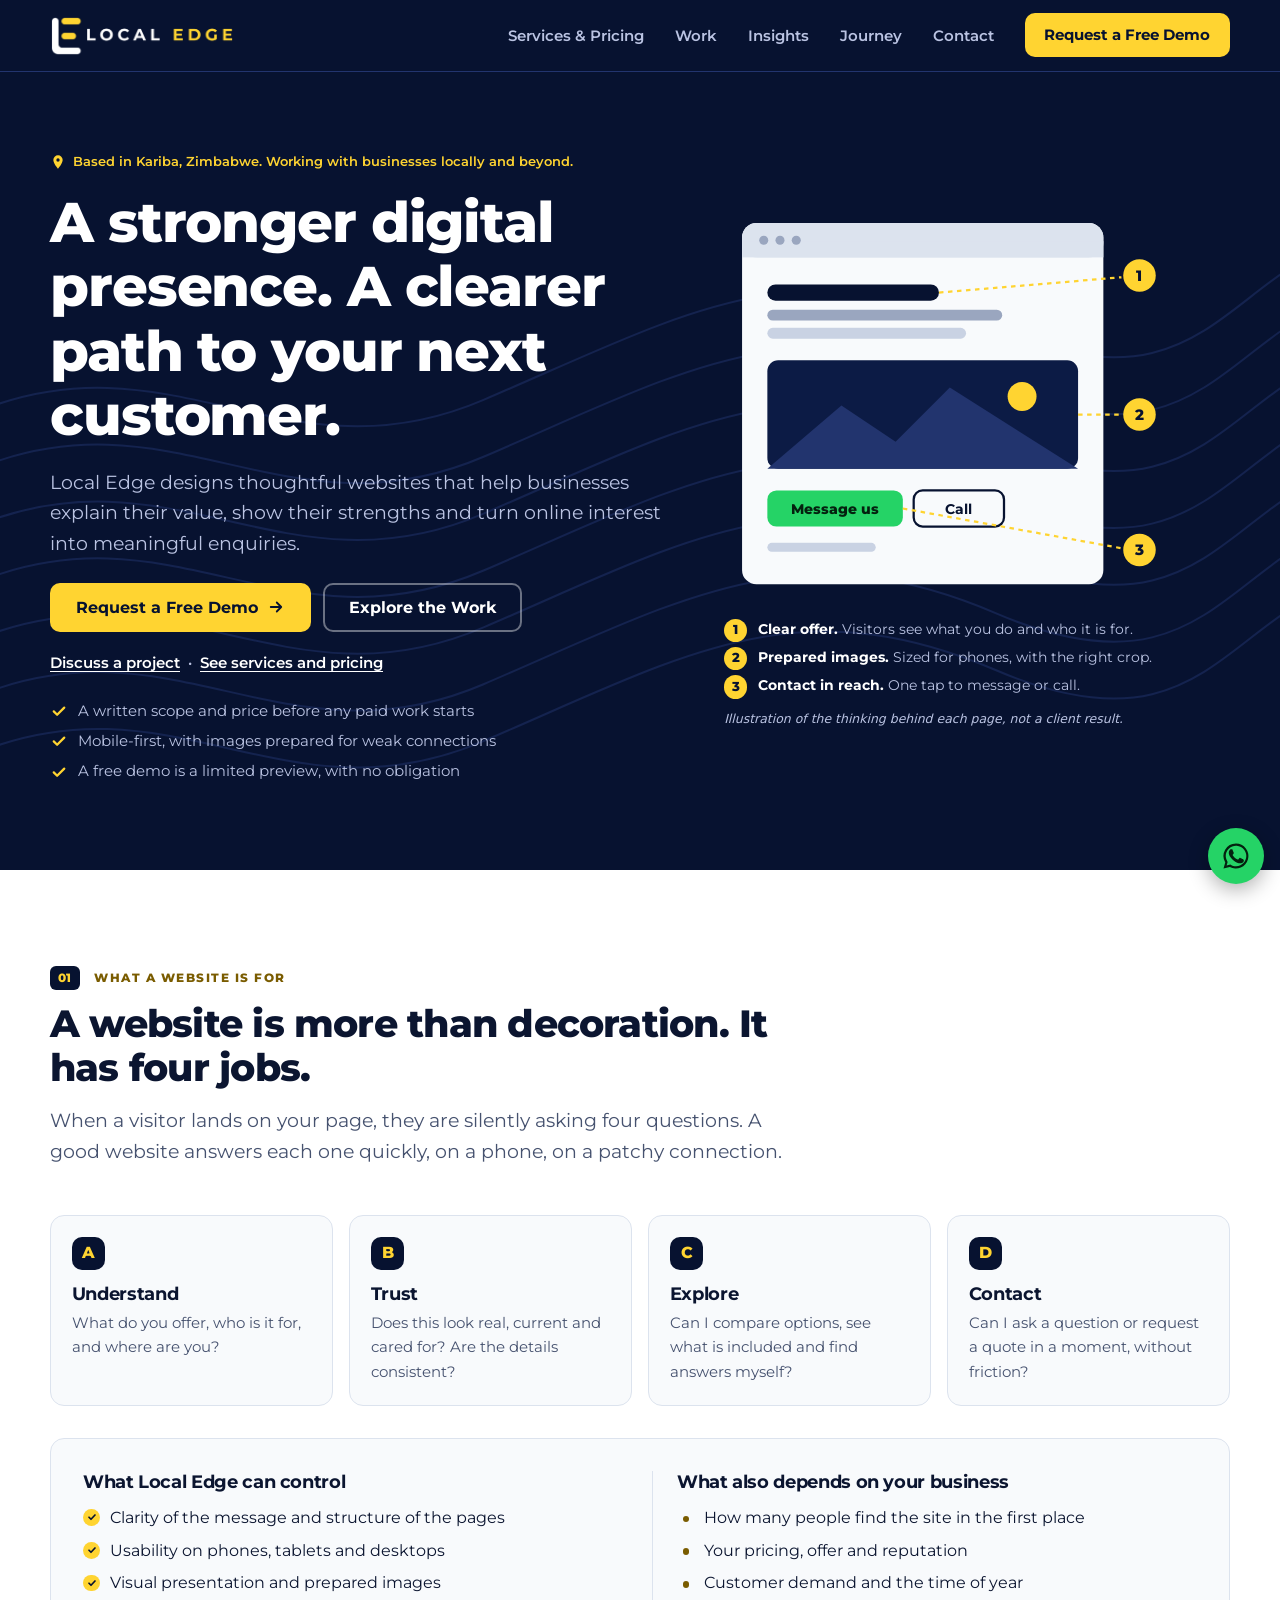
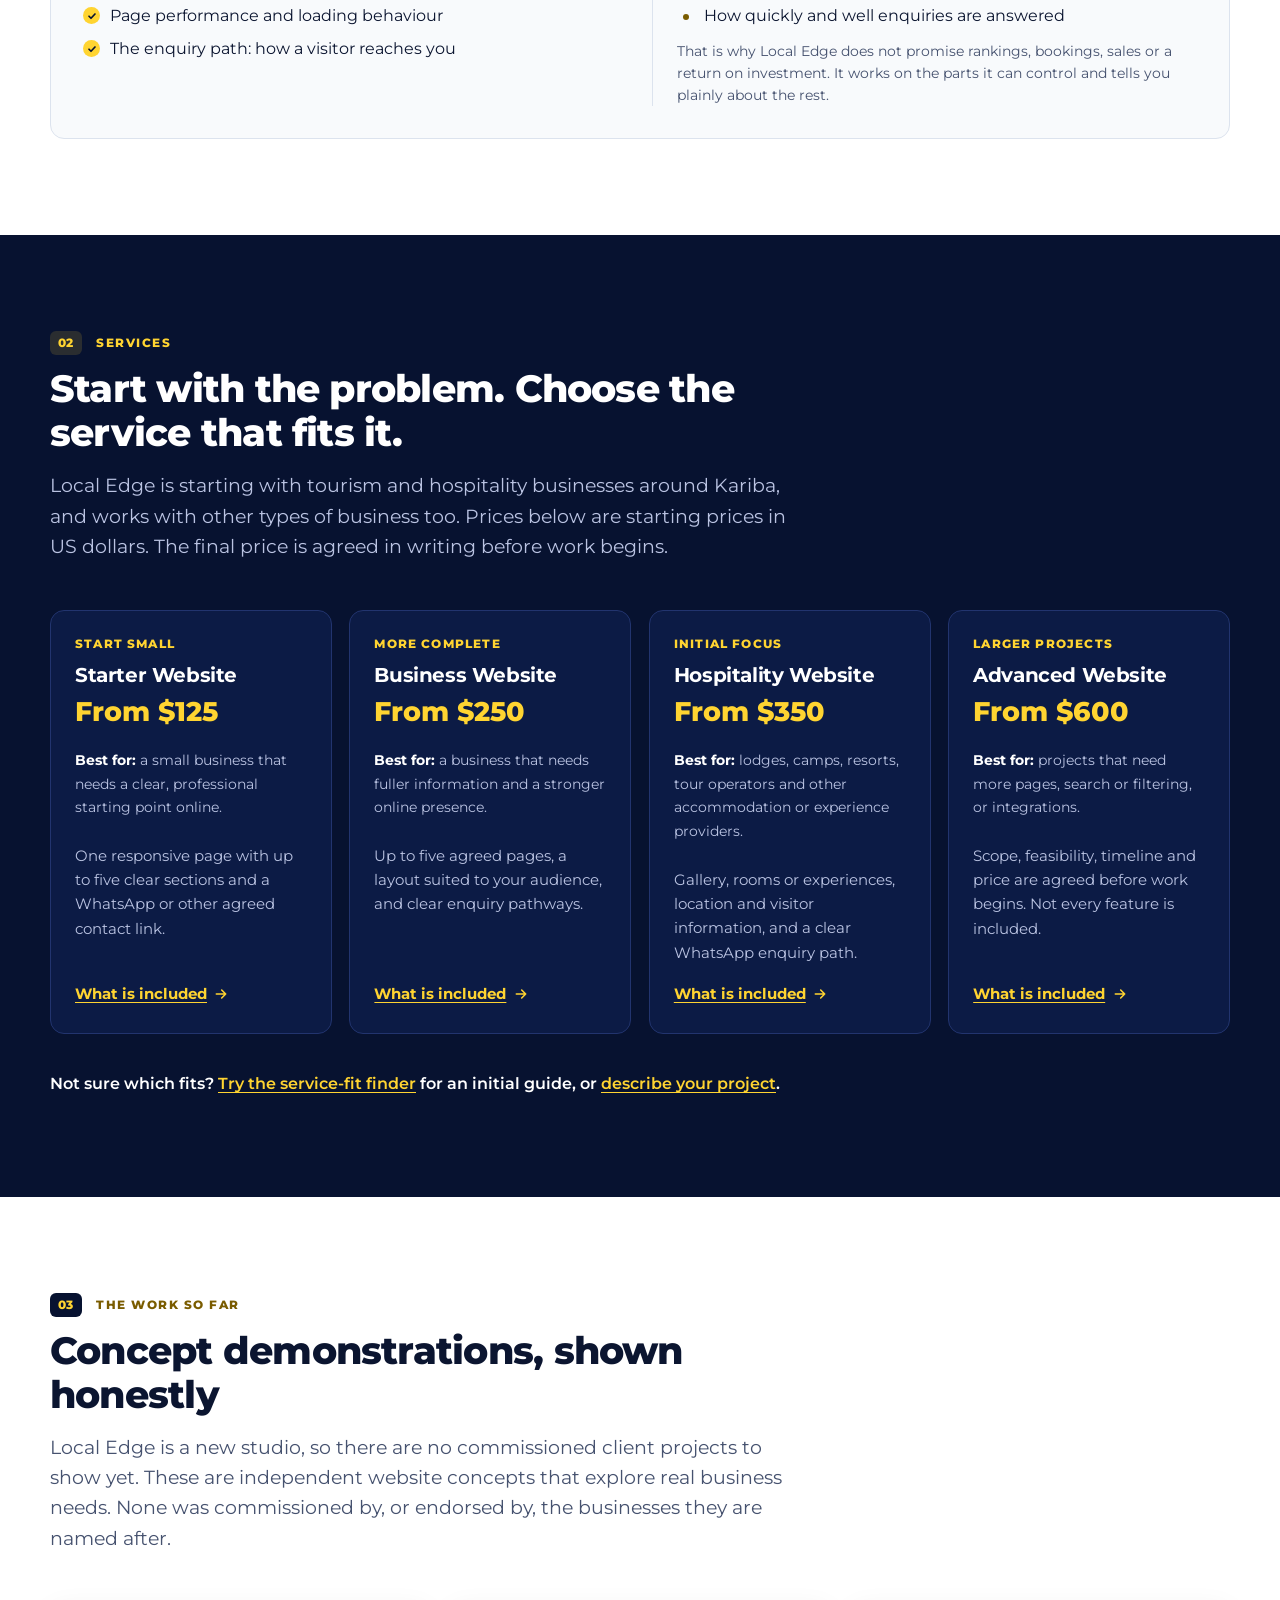
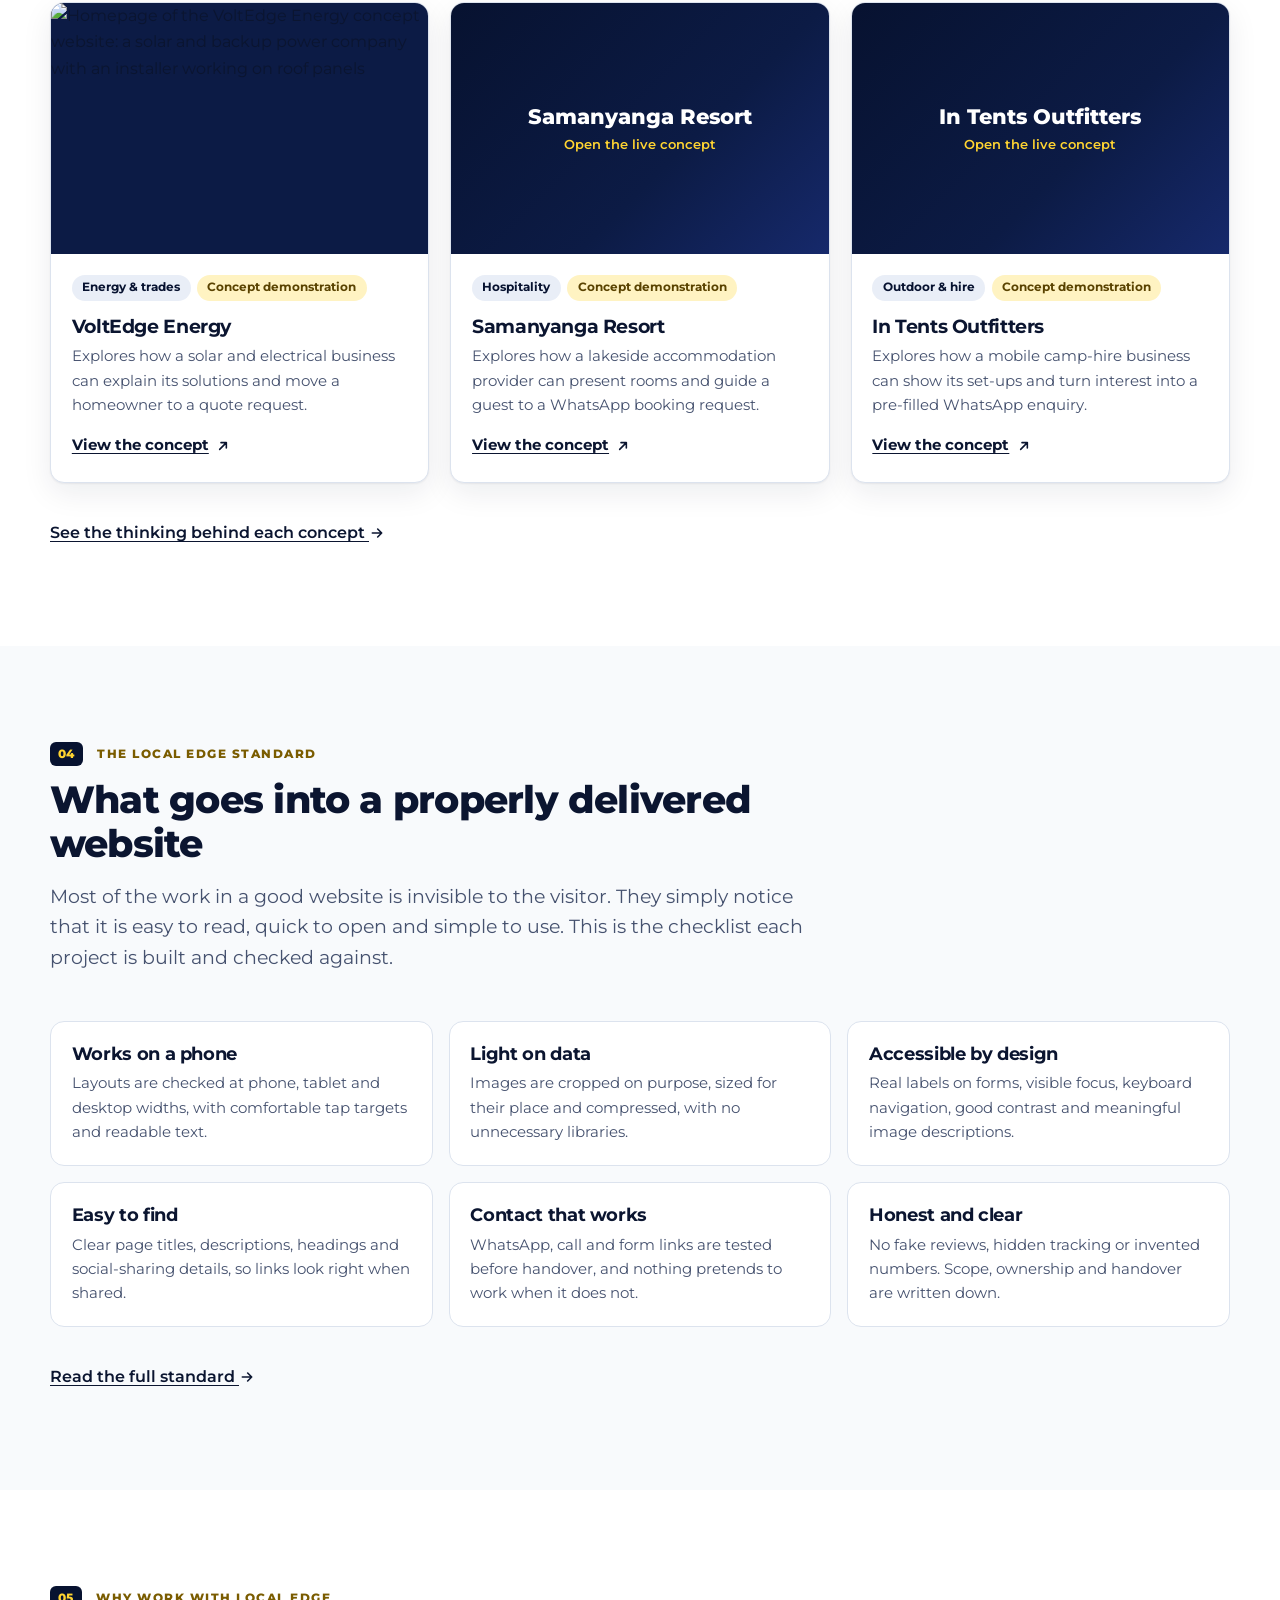
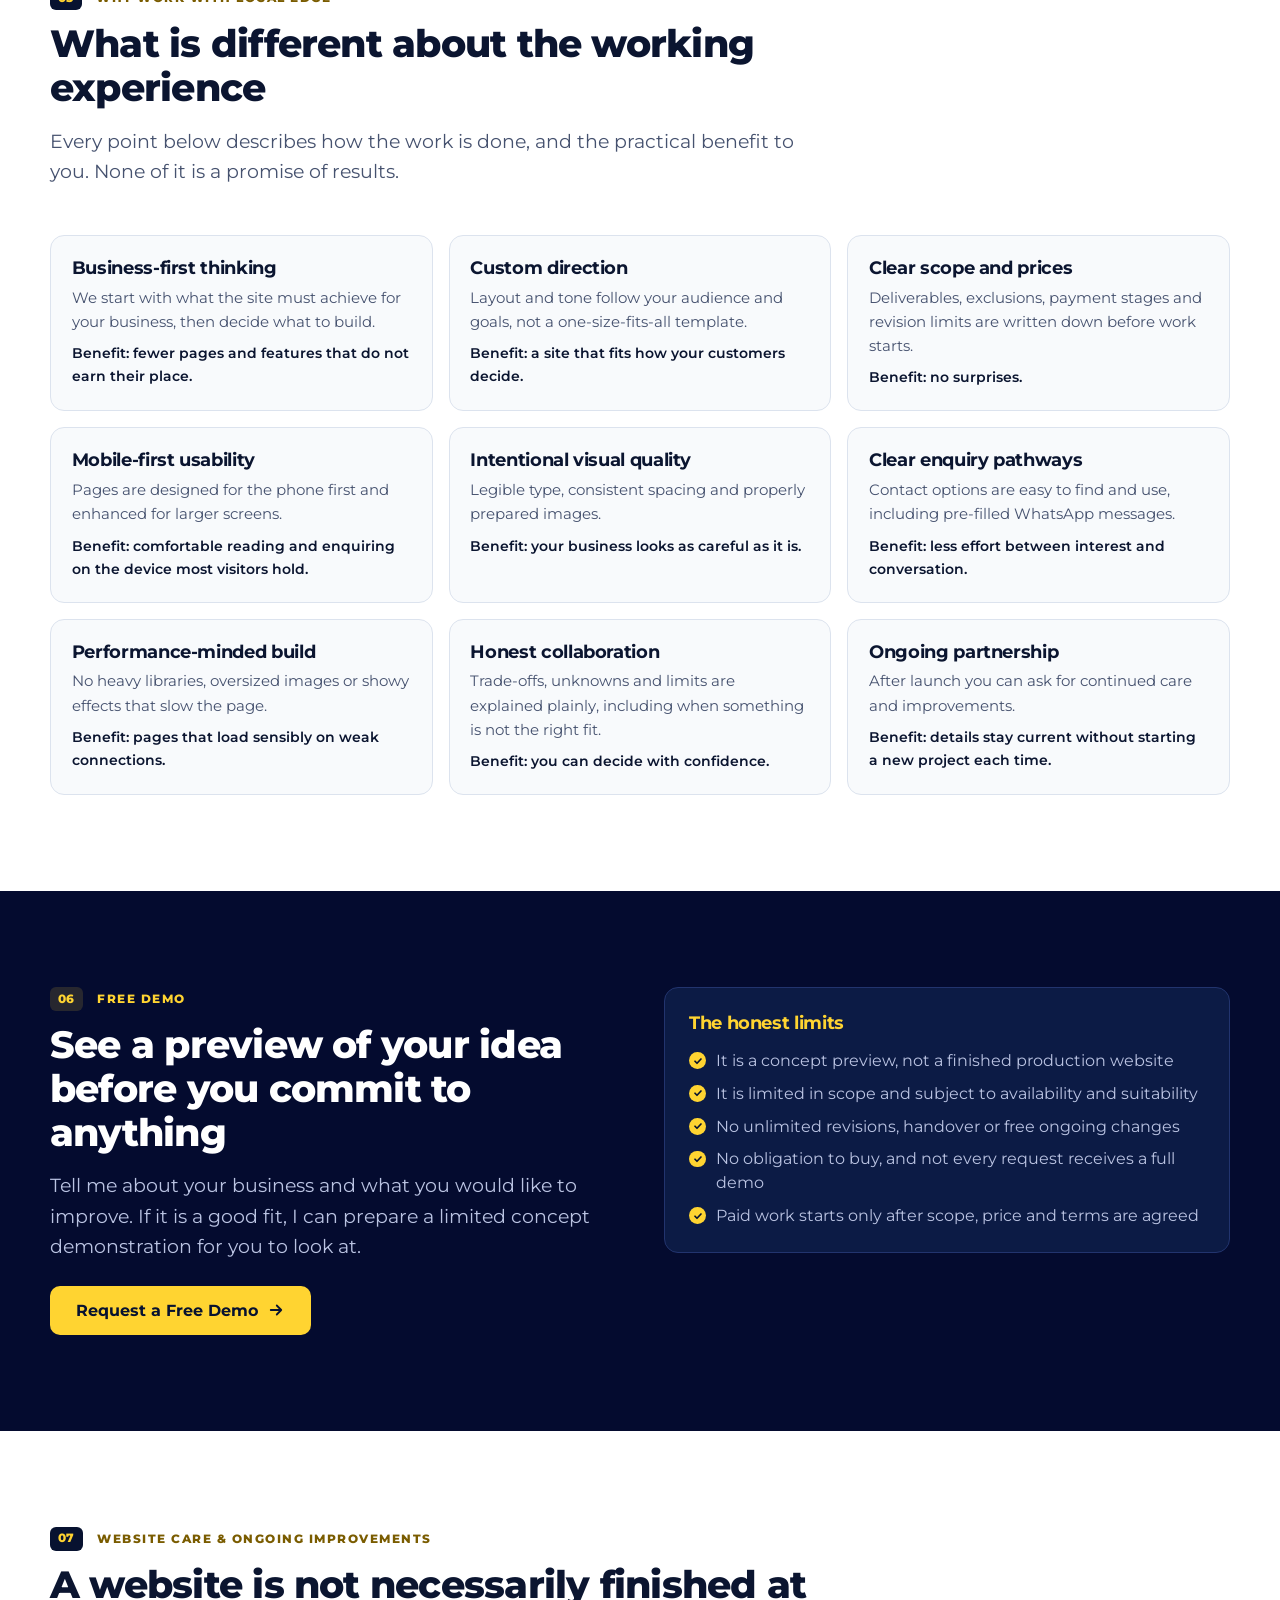
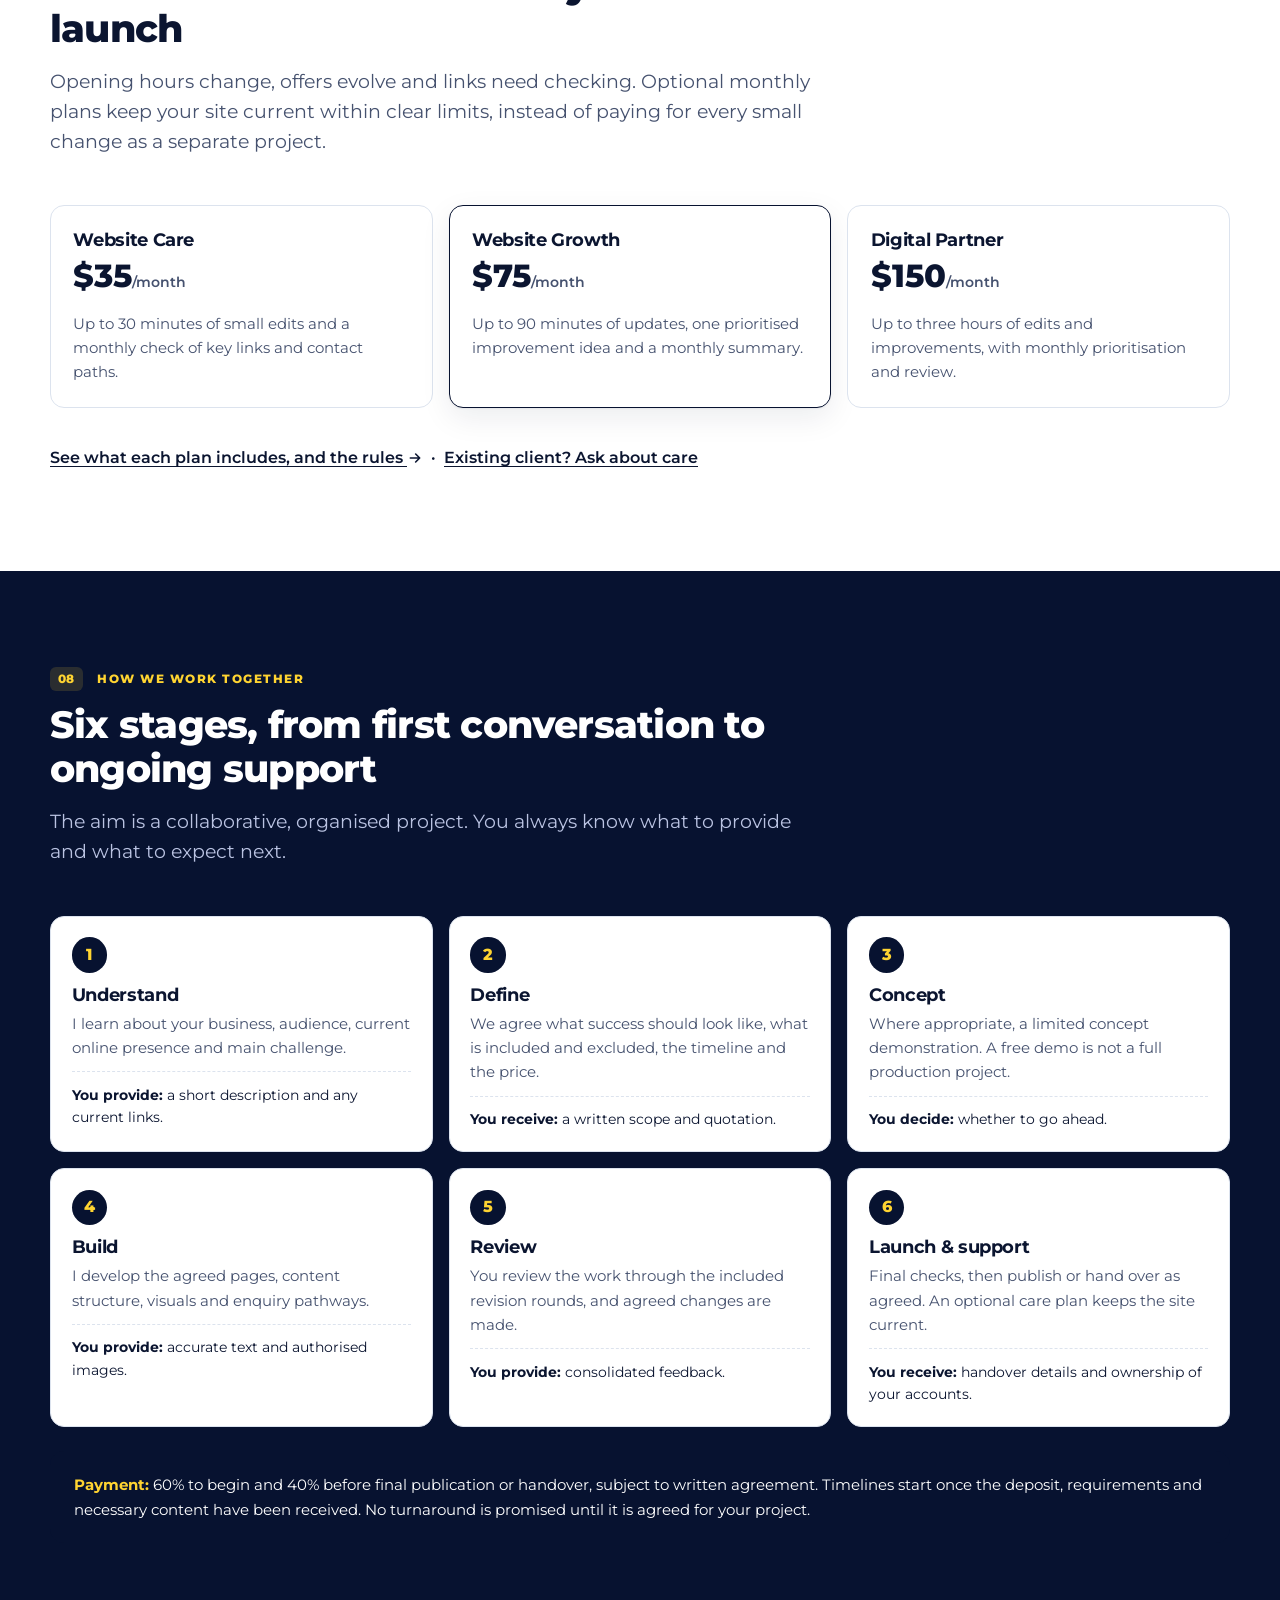
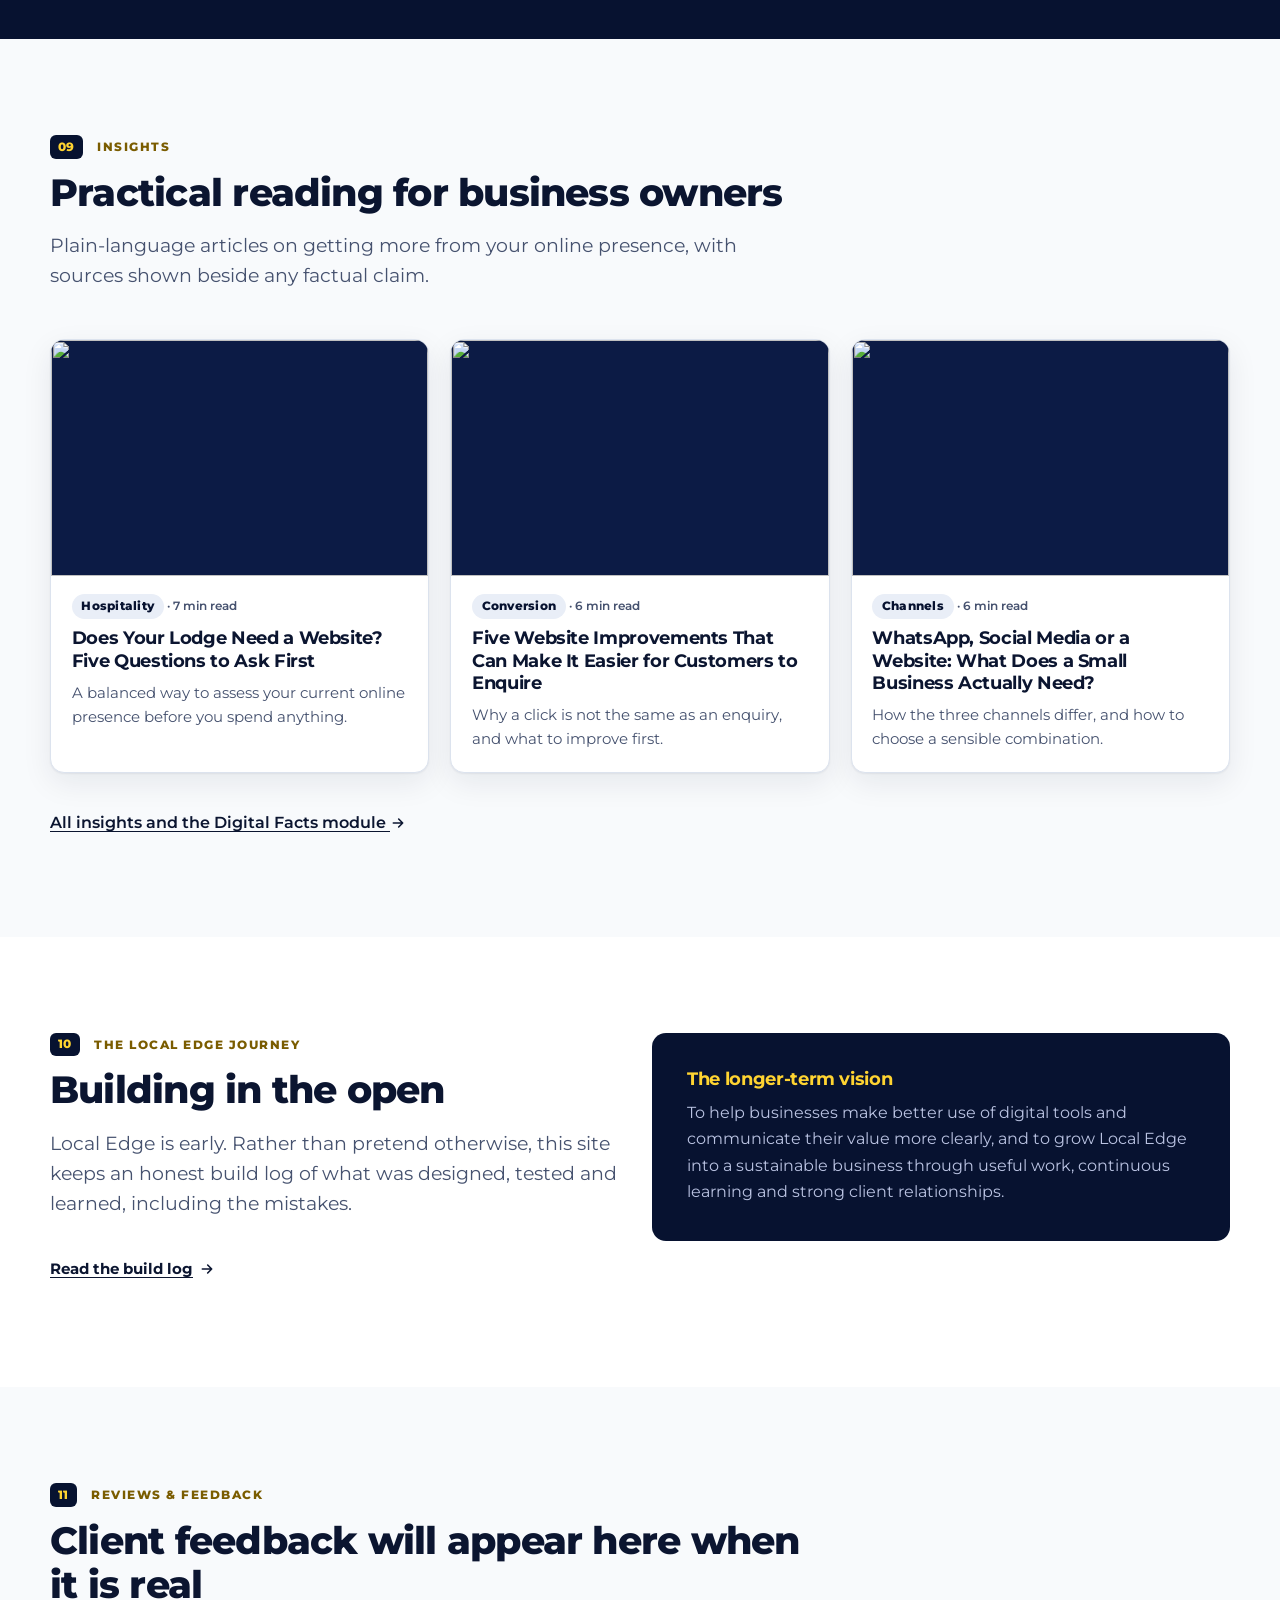
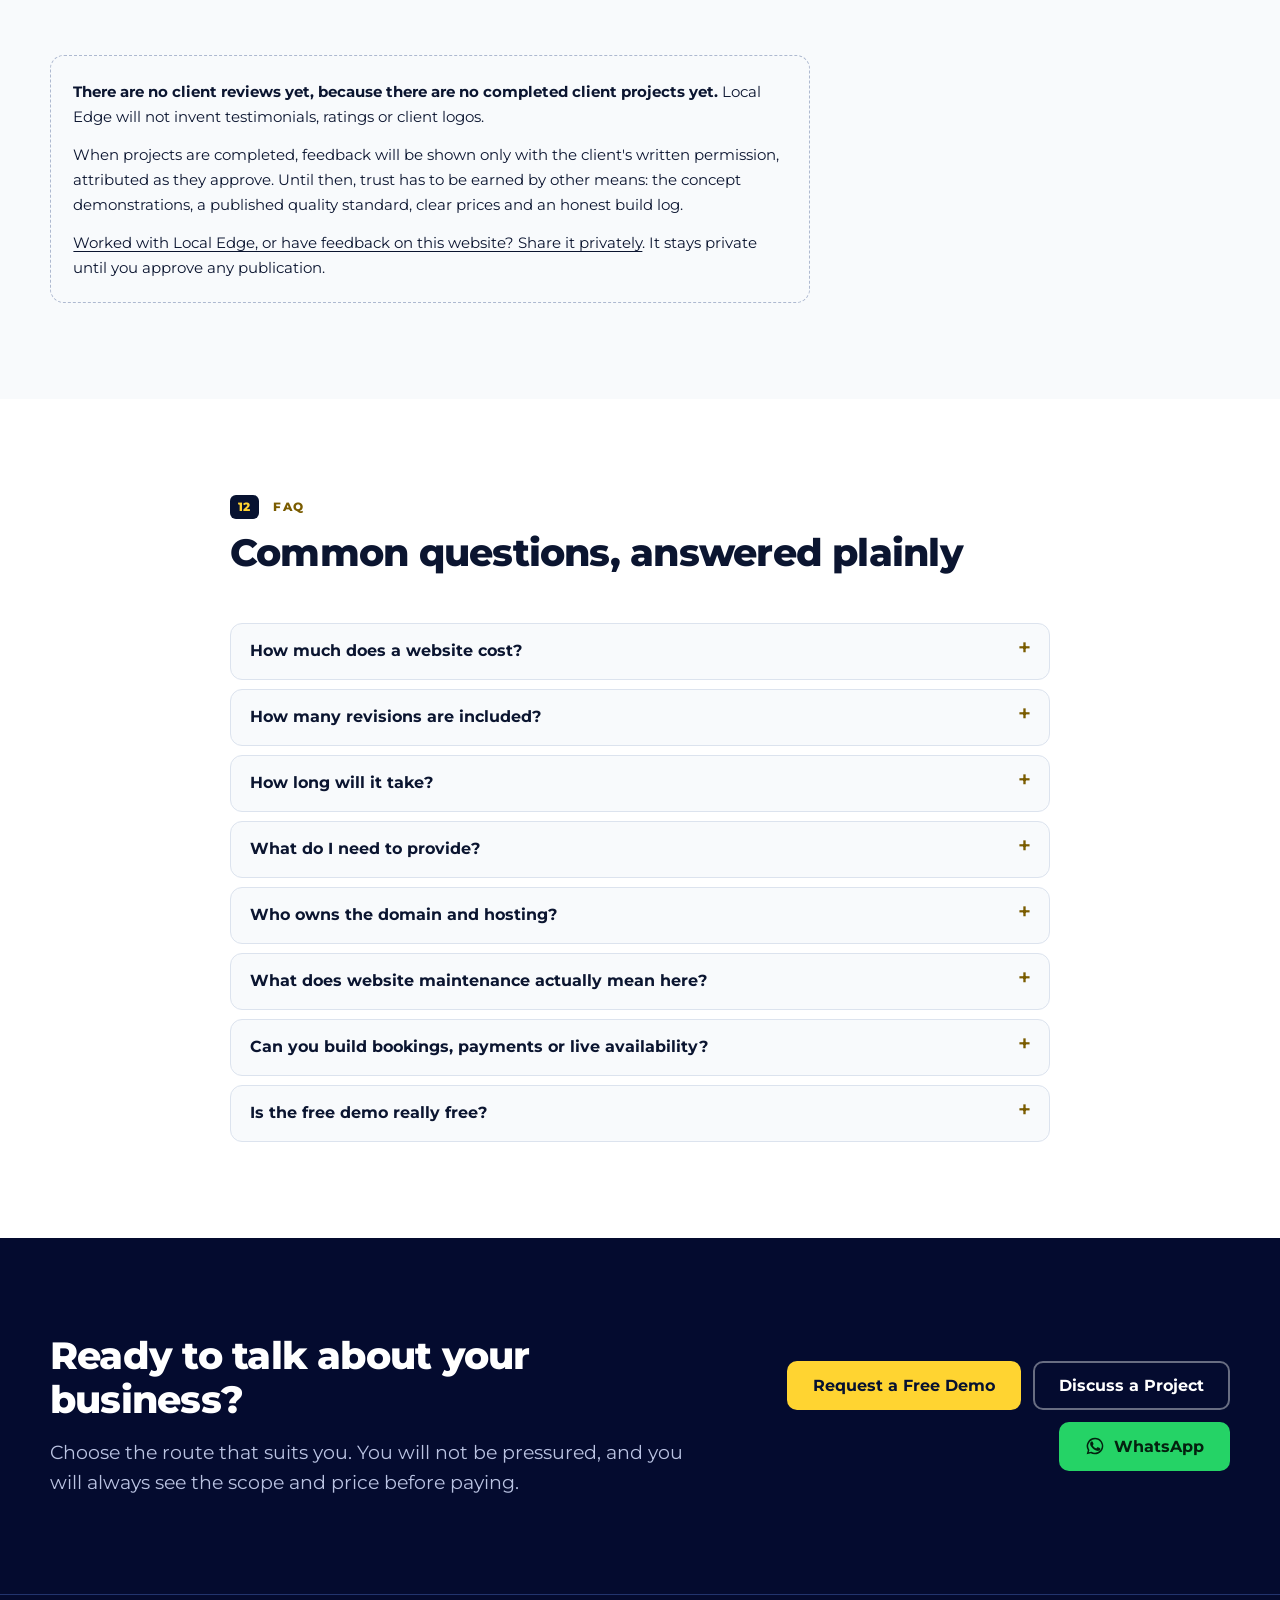
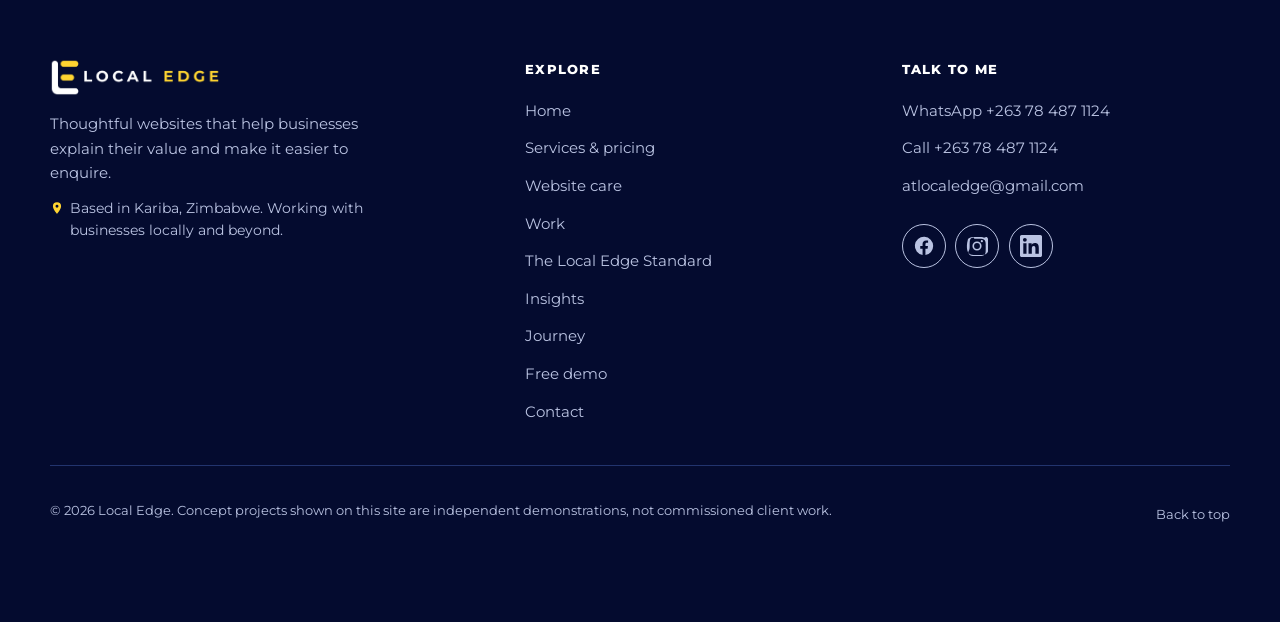
==== commit 854b06ab: "Add files via upload" ====
--- a/index.html
+++ b/index.html
@@ -2,79 +2,44 @@
 <html lang="en">
 <head>
   <meta charset="UTF-8">
+  
   <meta name="viewport" content="width=device-width, initial-scale=1.0">
-  <title>Local Edge | High-Performance Websites &amp; Digital Growth in Kariba</title>
-  <meta name="description" content="Website design in Kariba, Zimbabwe. Fast, mobile-first sites for lodges, solar and electrical businesses and contractors, with WhatsApp enquiry paths. Free digital presence review.">
+  <script>document.documentElement.className='js'</script>
+  <title>Local Edge | Thoughtful Websites for Businesses in Kariba and Zimbabwe</title>
+  <meta name="description" content="Local Edge designs clear, mobile-first websites that help businesses explain their value and make it easier to enquire. Based in Kariba, Zimbabwe. Request a free demo.">
   <link rel="canonical" href="https://poppedcalf.github.io/Local-Edge/">
   <meta name="theme-color" content="#071230">
   <meta name="author" content="Amazing Tembo">
-
-  <!-- Open Graph / Twitter (WhatsApp and Facebook link previews) -->
+  
   <meta property="og:type" content="website">
   <meta property="og:site_name" content="Local Edge">
   <meta property="og:locale" content="en_ZW">
-  <meta property="og:title" content="Local Edge | High-Performance Websites &amp; Digital Growth in Kariba">
-  <meta property="og:description" content="Fast, mobile-first websites and practical digital improvements for businesses in Zimbabwe. Get a free digital presence review.">
+  <meta property="og:title" content="Local Edge | Thoughtful Websites for Businesses in Kariba and Zimbabwe">
+  <meta property="og:description" content="Local Edge designs clear, mobile-first websites that help businesses explain their value and make it easier to enquire. Based in Kariba, Zimbabwe. Request a free demo.">
   <meta property="og:url" content="https://poppedcalf.github.io/Local-Edge/">
-  <meta property="og:image" content="https://poppedcalf.github.io/Local-Edge/assets/images/local-edge-social-preview.jpg">
+  <meta property="og:image" content="https://poppedcalf.github.io/Local-Edge/assets/images/og-local-edge.jpg">
   <meta property="og:image:width" content="1200">
   <meta property="og:image:height" content="630">
-  <meta property="og:image:alt" content="Local Edge: turn more online interest into real business opportunities">
+  <meta property="og:image:alt" content="Local Edge: a stronger digital presence and a clearer path to your next customer">
   <meta name="twitter:card" content="summary_large_image">
-  <meta name="twitter:title" content="Local Edge | High-Performance Websites &amp; Digital Growth in Kariba">
-  <meta name="twitter:description" content="Fast, mobile-first websites and practical digital improvements for businesses in Zimbabwe.">
-  <meta name="twitter:image" content="https://poppedcalf.github.io/Local-Edge/assets/images/local-edge-social-preview.jpg">
+  <meta name="twitter:title" content="Local Edge | Thoughtful Websites for Businesses in Kariba and Zimbabwe">
+  <meta name="twitter:description" content="Local Edge designs clear, mobile-first websites that help businesses explain their value and make it easier to enquire. Based in Kariba, Zimbabwe. Request a free demo.">
+  <meta name="twitter:image" content="https://poppedcalf.github.io/Local-Edge/assets/images/og-local-edge.jpg">
 
   <link rel="icon" type="image/png" href="assets/logo-icon.png">
   <link rel="apple-touch-icon" href="assets/logo-icon.png">
 
-  <!-- Marks the page as JS-enabled so scroll-reveal never hides content for no-JS visitors -->
   <script>document.documentElement.classList.add('js');</script>
-
-  <link rel="preload" as="image" type="image/webp" imagesrcset="assets/images/hero-business-640.webp 640w, assets/images/hero-business-1200.webp 1200w" imagesizes="(max-width: 959px) 92vw, 560px" fetchpriority="high">
   <link rel="preconnect" href="https://fonts.googleapis.com">
   <link rel="preconnect" href="https://fonts.gstatic.com" crossorigin>
   <link href="https://fonts.googleapis.com/css2?family=Montserrat:wght@400;500;600;700;800&display=swap" rel="stylesheet">
   <link rel="stylesheet" href="styles.css">
-
   <script type="application/ld+json">
-  {
-    "@context": "https://schema.org",
-    "@type": "ProfessionalService",
-    "name": "Local Edge",
-    "description": "Website design and practical digital improvements for businesses in Zimbabwe, based in Kariba.",
-    "url": "https://poppedcalf.github.io/Local-Edge/",
-    "image": "https://poppedcalf.github.io/Local-Edge/assets/images/local-edge-social-preview.jpg",
-    "telephone": "+263784871124",
-    "email": "atlocaledge@gmail.com",
-    "founder": { "@type": "Person", "name": "Amazing Tembo" },
-    "areaServed": { "@type": "Country", "name": "Zimbabwe" },
-    "address": { "@type": "PostalAddress", "addressLocality": "Kariba", "addressCountry": "ZW" },
-    "sameAs": [
-      "https://www.facebook.com/profile.php?id=61580444944918",
-      "https://www.instagram.com/itzama_zing",
-      "https://www.linkedin.com/in/amazing-tembo-409262381"
-    ]
-  }
-  </script>
-  <script type="application/ld+json">
-  {
-    "@context": "https://schema.org",
-    "@type": "FAQPage",
-    "mainEntity": [
-      { "@type": "Question", "name": "How long does a website take?", "acceptedAnswer": { "@type": "Answer", "text": "Most Starter sites are live in 3 to 5 days once I have your text and photos. Larger packages take longer, and I give you a clear date before we start." } },
-      { "@type": "Question", "name": "What do I need to provide?", "acceptedAnswer": { "@type": "Answer", "text": "Your business name, contact details, a short description of what you do, your logo if you have one, and photos. Phone photos are fine; I resize and compress them." } },
-      { "@type": "Question", "name": "Where is my website hosted, and does hosting cost money?", "acceptedAnswer": { "@type": "Answer", "text": "Sites are hosted on GitHub Pages, which is free. You pay only for a domain name if you want one, at cost." } },
-      { "@type": "Question", "name": "Who manages the domain name?", "acceptedAnswer": { "@type": "Answer", "text": "The domain is registered in your name. I charge only what the registrar charges, usually about $10 to $15 per year." } },
-      { "@type": "Question", "name": "Can you maintain the website after launch?", "acceptedAnswer": { "@type": "Answer", "text": "Yes. The Care Plan starts at $10 per month for content edits and quick support, or you can ask for one-off updates." } },
-      { "@type": "Question", "name": "Do you work outside Kariba?", "acceptedAnswer": { "@type": "Answer", "text": "Yes. I work with businesses across Zimbabwe by WhatsApp and phone call, and I can meet in person in Kariba." } }
-    ]
-  }
+  {"@context":"https://schema.org","@type":"ProfessionalService","name":"Local Edge","description":"Website design and ongoing website care for businesses in Zimbabwe, based in Kariba.","url":"https://poppedcalf.github.io/Local-Edge/","image":"https://poppedcalf.github.io/Local-Edge/assets/images/og-local-edge.jpg","telephone":"+263784871124","email":"atlocaledge@gmail.com","founder":{"@type":"Person","name":"Amazing Tembo"},"areaServed":{"@type":"Country","name":"Zimbabwe"},"address":{"@type":"PostalAddress","addressLocality":"Kariba","addressCountry":"ZW"},"sameAs":["https://www.facebook.com/profile.php?id=61580444944918","https://www.instagram.com/itzama_zing","https://www.linkedin.com/in/amazing-tembo-409262381"]}
   </script>
 </head>
-<body>
-
-  <!-- Inline SVG icon sprite (no external icon libraries) -->
+<body class="page-home">
+
   <svg width="0" height="0" style="position:absolute" aria-hidden="true" focusable="false">
     <symbol id="i-facebook" viewBox="0 0 24 24"><path fill="currentColor" d="M22 12a10 10 0 1 0-11.56 9.88v-6.99H7.9V12h2.54V9.8c0-2.5 1.49-3.89 3.77-3.89 1.09 0 2.24.2 2.24.2v2.46h-1.26c-1.24 0-1.63.77-1.63 1.56V12h2.78l-.44 2.89h-2.34v6.99A10 10 0 0 0 22 12z"/></symbol>
     <symbol id="i-instagram" viewBox="0 0 24 24"><path fill="currentColor" d="M12 7a5 5 0 1 0 0 10 5 5 0 0 0 0-10zm0 8.2a3.2 3.2 0 1 1 0-6.4 3.2 3.2 0 0 1 0 6.4zM17.3 5.5a1.2 1.2 0 1 0 0 2.4 1.2 1.2 0 0 0 0-2.4zM12 2.2c-3.2 0-3.6 0-4.8.1-1.3.1-2.1.3-2.9.6a5.9 5.9 0 0 0-2.1 1.4A5.9 5.9 0 0 0 1.8 6.4c-.3.8-.5 1.6-.6 2.9C1.1 10.4 1 10.8 1 12s0 1.6.1 2.8c.1 1.3.3 2.1.6 2.9.3.8.7 1.5 1.4 2.1.6.7 1.3 1.1 2.1 1.4.8.3 1.6.5 2.9.6 1.2.1 1.6.1 4.8.1s3.6 0 4.8-.1c1.3-.1 2.1-.3 2.9-.6a5.9 5.9 0 0 0 2.1-1.4c.7-.6 1.1-1.3 1.4-2.1.3-.8.5-1.6.6-2.9.1-1.2.1-1.6.1-2.8s0-3.6-.1-4.8c-.1-1.3-.3-2.1-.6-2.9a5.9 5.9 0 0 0-1.4-2.1A5.9 5.9 0 0 0 19.7 2.9c-.8-.3-1.6-.5-2.9-.6-1.2-.1-1.6-.1-4.8-.1zm0 1.8c3.1 0 3.5 0 4.7.1 1.1.1 1.7.2 2.1.4.5.2.9.5 1.3.9.4.4.7.8.9 1.3.2.4.3 1 .4 2.1.1 1.2.1 1.6.1 4.7s0 3.5-.1 4.7c-.1 1.1-.2 1.7-.4 2.1-.2.5-.5.9-.9 1.3-.4.4-.8.7-1.3.9-.4.2-1 .3-2.1.4-1.2.1-1.6.1-4.7.1s-3.5 0-4.7-.1c-1.1-.1-1.7-.2-2.1-.4a3.5 3.5 0 0 1-1.3-.9 3.5 3.5 0 0 1-.9-1.3c-.2-.4-.3-1-.4-2.1C4 15.5 4 15.1 4 12s0-3.5.1-4.7c.1-1.1.2-1.7.4-2.1.2-.5.5-.9.9-1.3.4-.4.8-.7 1.3-.9.4-.2 1-.3 2.1-.4C8.5 4 8.9 4 12 4z"/></symbol>
@@ -84,700 +49,471 @@
     <symbol id="i-phone" viewBox="0 0 24 24"><path fill="currentColor" d="M6.6 10.8a15 15 0 0 0 6.6 6.6l2.2-2.2a1 1 0 0 1 1-.25c1.1.37 2.3.57 3.6.57a1 1 0 0 1 1 1V20a1 1 0 0 1-1 1A17 17 0 0 1 3 4a1 1 0 0 1 1-1h3.5a1 1 0 0 1 1 1c0 1.3.2 2.5.57 3.6a1 1 0 0 1-.25 1z"/></symbol>
     <symbol id="i-mail" viewBox="0 0 24 24"><path fill="currentColor" d="M20 4H4a2 2 0 0 0-2 2v12a2 2 0 0 0 2 2h16a2 2 0 0 0 2-2V6a2 2 0 0 0-2-2zm0 4.2-8 5-8-5V6l8 5 8-5v2.2z"/></symbol>
     <symbol id="i-arrow" viewBox="0 0 24 24"><path fill="none" stroke="currentColor" stroke-width="2.4" stroke-linecap="round" stroke-linejoin="round" d="M5 12h14M13 6l6 6-6 6"/></symbol>
-    <symbol id="i-close" viewBox="0 0 24 24"><path fill="none" stroke="currentColor" stroke-width="2.4" stroke-linecap="round" d="M6 6l12 12M18 6L6 18"/></symbol>
+    <symbol id="i-ext" viewBox="0 0 24 24"><path fill="none" stroke="currentColor" stroke-width="2.4" stroke-linecap="round" stroke-linejoin="round" d="M7 17L17 7M9 7h8v8"/></symbol>
     <symbol id="i-pin" viewBox="0 0 24 24"><path fill="currentColor" d="M12 2a7 7 0 0 0-7 7c0 5.2 7 13 7 13s7-7.8 7-13a7 7 0 0 0-7-7zm0 9.5A2.5 2.5 0 1 1 12 6.5a2.5 2.5 0 0 1 0 5z"/></symbol>
+    <symbol id="i-link" viewBox="0 0 24 24"><path fill="none" stroke="currentColor" stroke-width="2.2" stroke-linecap="round" stroke-linejoin="round" d="M10 14a4 4 0 0 0 5.7 0l3-3a4 4 0 0 0-5.7-5.7l-1 1M14 10a4 4 0 0 0-5.7 0l-3 3A4 4 0 0 0 11 18.7l1-1"/></symbol>
   </svg>
 
   <a class="skip-link" href="#main">Skip to content</a>
 
-  <!-- A. NAVIGATION -->
   <header class="site-header">
     <div class="container nav">
-      <a href="#top" class="brand" aria-label="Local Edge, back to top">
+      <a href="index.html" class="brand" aria-label="Local Edge, home">
         <img src="assets/logo-horizontal.png" alt="Local Edge" width="190" height="41">
       </a>
 
       <button class="nav-toggle" id="navToggle" type="button" aria-expanded="false" aria-controls="navPanel" aria-label="Open menu">
         <span class="bars" aria-hidden="true"><i></i><i></i><i></i></span>
       </button>
-
       <div class="nav-backdrop" id="navBackdrop" hidden></div>
 
       <nav class="nav-panel" id="navPanel" aria-label="Main navigation">
         <ul class="nav-links">
-          <li><a href="#services">Services</a></li>
-          <li><a href="#work">Our Work</a></li>
-          <li><a href="#journal">Journal</a></li>
-          <li><a href="#approach">Approach</a></li>
-          <li><a href="#about">About</a></li>
-          <li><a href="#contact">Contact</a></li>
+          <li><a href="services.html">Services &amp; Pricing</a></li>
+          <li><a href="work.html">Work</a></li>
+          <li><a href="insights.html">Insights</a></li>
+          <li><a href="journey.html">Journey</a></li>
+          <li><a href="contact.html">Contact</a></li>
         </ul>
-        <a class="btn btn-gold btn-sm nav-cta" href="#contact">Free Digital Review</a>
+        <a class="btn btn-gold btn-sm nav-cta" href="demo.html">Request a Free Demo</a>
       </nav>
     </div>
   </header>
 
   <main id="main">
 
-    <!-- B. HERO -->
-    <section class="hero section--dark" aria-labelledby="hero-title">
+    <span id="top"></span>
+    <!-- HERO -->
+    <section class="hero hero--contour" aria-labelledby="hero-title">
       <div class="container hero-grid">
         <div class="hero-copy">
           <p class="loc-badge"><svg width="16" height="16" aria-hidden="true"><use href="#i-pin"/></svg> Based in Kariba, Zimbabwe. Working with businesses locally and beyond.</p>
-          <h1 id="hero-title">Turn More Online Interest Into Real Business Opportunities.</h1>
-          <p class="hero-sub">Local Edge helps businesses improve how customers discover their services, understand their offer, and take the next step&mdash;with thoughtful websites and practical digital improvements.</p>
+          <h1 id="hero-title">A stronger digital presence. A clearer path to your next customer.</h1>
+          <p class="hero-sub">Local Edge designs thoughtful websites that help businesses explain their value, show their strengths and turn online interest into meaningful enquiries.</p>
           <div class="btn-row">
-            <a class="btn btn-gold" href="#contact">Get a Free Digital Presence Review <svg width="18" height="18" aria-hidden="true"><use href="#i-arrow"/></svg></a>
-            <a class="btn btn-ghost" href="#work">Explore Our Work &amp; Insights</a>
+            <a class="btn btn-gold" href="demo.html">Request a Free Demo <svg width="18" height="18" aria-hidden="true"><use href="#i-arrow"/></svg></a>
+            <a class="btn btn-ghost" href="work.html">Explore the Work</a>
           </div>
+          <p class="hero-alt"><a href="contact.html">Discuss a project</a> &nbsp;&middot;&nbsp; <a href="services.html">See services and pricing</a></p>
           <ul class="ticks">
-            <li><svg width="18" height="18" aria-hidden="true"><use href="#i-check"/></svg> The review is free, with no obligation</li>
-            <li><svg width="18" height="18" aria-hidden="true"><use href="#i-check"/></svg> Built mobile-first for weak networks</li>
-            <li><svg width="18" height="18" aria-hidden="true"><use href="#i-check"/></svg> WhatsApp enquiries in one tap</li>
+            <li><svg width="18" height="18" aria-hidden="true"><use href="#i-check"/></svg> A written scope and price before any paid work starts</li>
+            <li><svg width="18" height="18" aria-hidden="true"><use href="#i-check"/></svg> Mobile-first, with images prepared for weak connections</li>
+            <li><svg width="18" height="18" aria-hidden="true"><use href="#i-check"/></svg> A free demo is a limited preview, with no obligation</li>
           </ul>
         </div>
 
         <figure class="hero-visual">
-          <a class="browser" href="https://poppedcalf.github.io/voltedge-demo/" target="_blank" rel="noopener noreferrer" aria-label="Open the VoltEdge Energy live demo concept">
-            <span class="browser-bar" aria-hidden="true"><i></i><i></i><i></i><span class="url">voltedge-demo</span></span>
-            <picture>
-              <source type="image/webp" srcset="assets/images/hero-business-640.webp 640w, assets/images/hero-business-1200.webp 1200w" sizes="(max-width: 959px) 92vw, 560px">
-              <img src="assets/images/hero-business.jpg" alt="Homepage of the VoltEdge Energy concept website, a solar and backup power company, shown in a browser window" width="1200" height="750" fetchpriority="high">
-            </picture>
-          </a>
-          <figcaption><strong>VoltEdge Energy</strong> &middot; Live demo concept for a solar business <a href="https://poppedcalf.github.io/voltedge-demo/" target="_blank" rel="noopener noreferrer">Open demo &rarr;</a></figcaption>
+          <svg class="anno" viewBox="0 0 560 440" role="img" aria-labelledby="anno-t anno-d">
+            <title id="anno-t">Illustration of a website page with three numbered notes</title>
+            <desc id="anno-d">A simple page layout with a clear heading and offer, a prepared image, and a contact button within easy reach.</desc>
+            <rect x="20" y="20" width="400" height="400" rx="16" fill="#F8FAFC"/>
+            <rect x="20" y="20" width="400" height="38" rx="16" fill="#DCE3EE"/><rect x="20" y="40" width="400" height="18" fill="#DCE3EE"/>
+            <circle cx="44" cy="39" r="5" fill="#9AA6BF"/><circle cx="62" cy="39" r="5" fill="#9AA6BF"/><circle cx="80" cy="39" r="5" fill="#9AA6BF"/>
+            <rect x="48" y="88" width="190" height="18" rx="9" fill="#071230"/><rect x="48" y="116" width="260" height="12" rx="6" fill="#9AA6BF"/><rect x="48" y="136" width="220" height="12" rx="6" fill="#C9D2E3"/>
+            <rect x="48" y="172" width="344" height="120" rx="12" fill="#0C1B45"/>
+            <path d="M48 292 L130 222 L190 262 L250 202 L392 292 Z" fill="#22346E"/><circle cx="330" cy="212" r="16" fill="#FFD431"/>
+            <rect x="48" y="316" width="150" height="40" rx="10" fill="#25D366"/><text x="123" y="342" text-anchor="middle" font-family="Montserrat,Arial,sans-serif" font-weight="800" font-size="15" fill="#04210F">Message us</text>
+            <rect x="210" y="316" width="100" height="40" rx="10" fill="none" stroke="#071230" stroke-width="2.5"/><text x="260" y="342" text-anchor="middle" font-family="Montserrat,Arial,sans-serif" font-weight="700" font-size="15" fill="#071230">Call</text>
+            <rect x="48" y="374" width="120" height="10" rx="5" fill="#C9D2E3"/>
+            <g stroke="#FFD431" stroke-width="2.5" stroke-dasharray="5 5" fill="none"><path d="M238 97 L440 80"/><path d="M392 232 L440 232"/><path d="M198 336 L440 380"/></g>
+            <g font-family="Montserrat,Arial,sans-serif" font-weight="800" fill="#071230" text-anchor="middle">
+              <circle cx="460" cy="78" r="18" fill="#FFD431"/><text x="460" y="84" font-size="17">1</text>
+              <circle cx="460" cy="232" r="18" fill="#FFD431"/><text x="460" y="238" font-size="17">2</text>
+              <circle cx="460" cy="382" r="18" fill="#FFD431"/><text x="460" y="388" font-size="17">3</text></g>
+          </svg>
+          <figcaption>
+            <ol class="anno-list">
+              <li><strong>Clear offer.</strong> Visitors see what you do and who it is for.</li>
+              <li><strong>Prepared images.</strong> Sized for phones, with the right crop.</li>
+              <li><strong>Contact in reach.</strong> One tap to message or call.</li>
+            </ol>
+            <span class="fig-note">Illustration of the thinking behind each page, not a client result.</span>
+          </figcaption>
         </figure>
       </div>
     </section>
 
-    <!-- C. THE BOTTLENECK -->
-    <section class="section section--light" id="bottleneck" aria-labelledby="bottleneck-title">
-      <div class="container">
-        <div class="sec-head">
-          <p class="kicker"><span>01</span> The bottleneck</p>
-          <h2 id="bottleneck-title">Where regional business websites quietly lose customers</h2>
-          <p class="lead">Interest is not the problem. Most of the time the customer gives up somewhere between finding you and contacting you. These are the four places I look first.</p>
-        </div>
-
-        <ol class="bn-grid">
-          <li class="bn-card reveal">
-            <span class="bn-n" aria-hidden="true">1</span>
-            <h3>Pages that crawl on weak mobile data</h3>
-            <p>Oversized phone photos, sliders and heavy page builders can take a long time to load on a patchy connection. Many visitors will not wait.</p>
-            <p class="fix"><strong>The fix:</strong> compressed images, a lean page and nothing that is not earning its place.</p>
-          </li>
-          <li class="bn-card reveal">
-            <span class="bn-n" aria-hidden="true">2</span>
-            <h3>Menus and pages that are hard to use</h3>
-            <p>Tiny links, hidden menus and long pages of text make a phone visitor work too hard to find your prices, location or services.</p>
-            <p class="fix"><strong>The fix:</strong> a short, clear layout with large tap targets and the answers people look for up front.</p>
-          </li>
-          <li class="bn-card reveal">
-            <span class="bn-n" aria-hidden="true">3</span>
-            <h3>No quick way to start a conversation</h3>
-            <p>If customers have to copy a number or fill a long form, many will not. In Zimbabwe, most enquiries start on WhatsApp.</p>
-            <p class="fix"><strong>The fix:</strong> a WhatsApp button on every screen, with a message already written for the visitor.</p>
-          </li>
-          <li class="bn-card reveal">
-            <span class="bn-n" aria-hidden="true">4</span>
-            <h3>Invisible when people search on Google</h3>
-            <p>Without clear page titles, a Google Business Profile and local wording, people searching for what you sell in your town will find someone else.</p>
-            <p class="fix"><strong>The fix:</strong> proper page titles and descriptions, local wording and a complete Google profile.</p>
-          </li>
+    <!-- WHAT A WEBSITE IS FOR -->
+    <section class="section section--light" aria-labelledby="purpose-title">
+      <div class="container">
+        <div class="sec-head">
+          <p class="kicker"><span>01</span> What a website is for</p>
+          <h2 id="purpose-title">A website is more than decoration. It has four jobs.</h2>
+          <p class="lead">When a visitor lands on your page, they are silently asking four questions. A good website answers each one quickly, on a phone, on a patchy connection.</p>
+        </div>
+        <ol class="jobs">
+          <li class="reveal"><span class="job-n" aria-hidden="true">A</span><h3>Understand</h3><p>What do you offer, who is it for, and where are you?</p></li>
+          <li class="reveal"><span class="job-n" aria-hidden="true">B</span><h3>Trust</h3><p>Does this look real, current and cared for? Are the details consistent?</p></li>
+          <li class="reveal"><span class="job-n" aria-hidden="true">C</span><h3>Explore</h3><p>Can I compare options, see what is included and find answers myself?</p></li>
+          <li class="reveal"><span class="job-n" aria-hidden="true">D</span><h3>Contact</h3><p>Can I ask a question or request a quote in a moment, without friction?</p></li>
         </ol>
-      </div>
-    </section>
-
-    <!-- D. OUTCOME-BASED SERVICES -->
-    <section class="section section--navy" id="services" aria-labelledby="services-title">
+
+        <div class="control-box reveal">
+          <div>
+            <h3>What Local Edge can control</h3>
+            <ul class="list-check">
+              <li>Clarity of the message and structure of the pages</li>
+              <li>Usability on phones, tablets and desktops</li>
+              <li>Visual presentation and prepared images</li>
+              <li>Page performance and loading behaviour</li>
+              <li>The enquiry path: how a visitor reaches you</li>
+            </ul>
+          </div>
+          <div>
+            <h3>What also depends on your business</h3>
+            <ul class="list-dots">
+              <li>How many people find the site in the first place</li>
+              <li>Your pricing, offer and reputation</li>
+              <li>Customer demand and the time of year</li>
+              <li>How quickly and well enquiries are answered</li>
+            </ul>
+            <p class="fine">That is why Local Edge does not promise rankings, bookings, sales or a return on investment. It works on the parts it can control and tells you plainly about the rest.</p>
+          </div>
+        </div>
+      </div>
+    </section>
+
+    <!-- SERVICES -->
+    <section class="section section--navy" aria-labelledby="services-title">
       <div class="container">
         <div class="sec-head">
           <p class="kicker"><span>02</span> Services</p>
-          <h2 id="services-title">Three services, each built around an outcome</h2>
-          <p class="lead">Website design in Kariba and across Zimbabwe, for lodges and tourism operators, solar and electrical businesses, contractors and other service providers.</p>
-        </div>
-
-        <div class="svc-grid">
+          <h2 id="services-title">Start with the problem. Choose the service that fits it.</h2>
+          <p class="lead">Local Edge is starting with tourism and hospitality businesses around Kariba, and works with other types of business too. Prices below are starting prices in US dollars. The final price is agreed in writing before work begins.</p>
+        </div>
+        <div class="svc-grid svc-grid--4">
           <article class="svc-card reveal">
-            <p class="svc-n">A</p>
-            <h3>Website Infrastructure &amp; Design</h3>
-            <p class="outcome">Outcome: a storefront that loads fast on a phone and makes the next step obvious.</p>
-            <ul class="list-check">
-              <li>Mobile-first design for weak networks</li>
-              <li>Fast static pages, free hosting on GitHub Pages</li>
-              <li>Clear services, prices and location</li>
-              <li>Lodge booking sites and solar business websites, among others</li>
-            </ul>
+            <p class="svc-n">Start small</p>
+            <h3>Starter Website</h3>
+            <p class="price-from">From <span data-price="starter">$125</span></p>
+            <p class="best-for"><strong>Best for:</strong> a small business that needs a clear, professional starting point online.</p>
+            <p>One responsive page with up to five clear sections and a WhatsApp or other agreed contact link.</p>
+            <a class="more" href="services.html#packages">What is included <svg width="16" height="16" aria-hidden="true"><use href="#i-arrow"/></svg></a>
           </article>
           <article class="svc-card reveal">
-            <p class="svc-n">B</p>
-            <h3>Digital Presence &amp; SEO Audit</h3>
-            <p class="outcome">Outcome: you know exactly what is holding back your online visibility.</p>
-            <ul class="list-check">
-              <li>Search visibility check for your town and trade</li>
-              <li>Mobile speed and usability review</li>
-              <li>How an enquiry travels from the page to you</li>
-              <li>A short, prioritised list of fixes</li>
-            </ul>
-            <p class="svc-note">This is the free starting point.</p>
+            <p class="svc-n">More complete</p>
+            <h3>Business Website</h3>
+            <p class="price-from">From <span data-price="business">$250</span></p>
+            <p class="best-for"><strong>Best for:</strong> a business that needs fuller information and a stronger online presence.</p>
+            <p>Up to five agreed pages, a layout suited to your audience, and clear enquiry pathways.</p>
+            <a class="more" href="services.html#packages">What is included <svg width="16" height="16" aria-hidden="true"><use href="#i-arrow"/></svg></a>
           </article>
           <article class="svc-card reveal">
-            <p class="svc-n">C</p>
-            <h3>Conversion &amp; Lead Funnels</h3>
-            <p class="outcome">Outcome: more of your visitors become quote requests and booking conversations.</p>
-            <ul class="list-check">
-              <li>WhatsApp buttons with pre-written messages</li>
-              <li>Short enquiry forms that are easy to finish</li>
-              <li>Quote and booking request paths</li>
-              <li>Clear calls to action on every screen</li>
-            </ul>
-          </article>
-        </div>
-      </div>
-    </section>
-
-    <!-- E. FEATURED WORK -->
-    <section class="section section--light" id="work" aria-labelledby="work-title">
-      <div class="container">
-        <div class="sec-head">
-          <p class="kicker"><span>03</span> Featured work</p>
-          <h2 id="work-title">Concept projects, so you can judge the work first</h2>
-          <p class="lead">Local Edge is new, so these are concept projects for fictional businesses. They show the quality and structure you can expect. None of them is a real client.</p>
-        </div>
-
+            <p class="svc-n">Initial focus</p>
+            <h3>Hospitality Website</h3>
+            <p class="price-from">From <span data-price="hospitality">$350</span></p>
+            <p class="best-for"><strong>Best for:</strong> lodges, camps, resorts, tour operators and other accommodation or experience providers.</p>
+            <p>Gallery, rooms or experiences, location and visitor information, and a clear WhatsApp enquiry path.</p>
+            <a class="more" href="services.html#packages">What is included <svg width="16" height="16" aria-hidden="true"><use href="#i-arrow"/></svg></a>
+          </article>
+          <article class="svc-card reveal">
+            <p class="svc-n">Larger projects</p>
+            <h3>Advanced Website</h3>
+            <p class="price-from">From <span data-price="advanced">$600</span></p>
+            <p class="best-for"><strong>Best for:</strong> projects that need more pages, search or filtering, or integrations.</p>
+            <p>Scope, feasibility, timeline and price are agreed before work begins. Not every feature is included.</p>
+            <a class="more" href="services.html#packages">What is included <svg width="16" height="16" aria-hidden="true"><use href="#i-arrow"/></svg></a>
+          </article>
+        </div>
+        <p class="after-grid">Not sure which fits? <a href="services.html#finder">Try the service-fit finder</a> for an initial guide, or <a href="contact.html">describe your project</a>.</p>
+      </div>
+    </section>
+
+    <!-- FEATURED WORK -->
+    <section class="section section--light" aria-labelledby="work-title">
+      <div class="container">
+        <div class="sec-head">
+          <p class="kicker"><span>03</span> The work so far</p>
+          <h2 id="work-title">Concept demonstrations, shown honestly</h2>
+          <p class="lead">Local Edge is a new studio, so there are no commissioned client projects to show yet. These are independent website concepts that explore real business needs. None was commissioned by, or endorsed by, the businesses they are named after.</p>
+        </div>
         <div class="work-grid">
-
-          <!-- 1. VoltEdge (live demo) -->
           <article class="work-card reveal">
-            <a class="frame" href="https://poppedcalf.github.io/voltedge-demo/" target="_blank" rel="noopener noreferrer" aria-label="Open the VoltEdge Energy live demo concept">
-              <img src="assets/images/voltedge-preview.webp" alt="VoltEdge Energy concept website shown on desktop and phone" width="960" height="768" loading="lazy">
+            <a class="frame" href="https://poppedcalf.github.io/voltedge-demo/" target="_blank" rel="noopener noreferrer" aria-label="Open the VoltEdge Energy concept">
+              <img src="assets/images/portfolio-voltedge.webp" alt="Homepage of the VoltEdge Energy concept website: a solar and backup power company with an installer working on roof panels" width="1440" height="960" loading="lazy">
             </a>
             <div class="work-body">
-              <div class="tags">
-                <span class="tag">Solar &amp; Electrical</span>
-                <span class="tag tag-live">Live Demo Concept</span>
-              </div>
+              <div class="tags"><span class="tag">Energy &amp; trades</span><span class="tag tag-concept">Concept demonstration</span></div>
               <h3>VoltEdge Energy</h3>
-              <p class="concept-label">Concept Project &middot; fictional business</p>
-              <ol class="journey" aria-label="Customer journey">
-                <li><b>Find</b> Power cuts push a homeowner to search for solar and backup options.</li>
-                <li><b>Trust</b> Clear solutions, a simple process and an honest FAQ answer the doubts.</li>
-                <li><b>Act</b> A short quote form takes them from interest to a request.</li>
-              </ol>
-              <a class="btn btn-navy btn-block" href="https://poppedcalf.github.io/voltedge-demo/" target="_blank" rel="noopener noreferrer">View live demo <svg width="18" height="18" aria-hidden="true"><use href="#i-arrow"/></svg></a>
+              <p>Explores how a solar and electrical business can explain its solutions and move a homeowner to a quote request.</p>
+              <a class="more" href="https://poppedcalf.github.io/voltedge-demo/" target="_blank" rel="noopener noreferrer">View the concept <svg width="16" height="16" aria-hidden="true"><use href="#i-ext"/></svg></a>
             </div>
           </article>
-
-          <!-- 2. Mvura Bay Lodge (concept, demo not built yet) -->
-          <!-- WHEN THE DEMO IS READY: replace the .frame div with the same <a class="frame"><img ...></a> pattern
-               as VoltEdge (assets/images/mvura-bay-preview.webp, 960x768) and point the button at the demo URL. -->
-          <article class="work-card reveal">
-            <div class="frame frame-lodge" role="img" aria-label="Illustrative layout of the Mvura Bay Lodge concept website">
-              <span class="f-bar"><i></i><i></i><i></i></span>
-              <span class="f-nav"><b></b><em></em><em></em><em></em></span>
-              <span class="f-hero"><span class="f-title"></span><span class="f-title short"></span><span class="f-btn"></span></span>
-              <span class="f-cards"><s></s><s></s><s></s></span>
+          <article class="work-card reveal" data-preview="assets/images/portfolio-samanyanga.webp" data-preview-alt="Homepage of the Samanyanga Resort concept website: a lakeside accommodation concept for Kariba">
+            <a class="frame frame--pending" href="https://poppedcalf.github.io/smanyanga-resort-prototype/" target="_blank" rel="noopener noreferrer" aria-label="Open the Samanyanga Resort concept"><span class="pending-label">Samanyanga Resort<small>Open the live concept</small></span></a>
+            <div class="work-body">
+              <div class="tags"><span class="tag">Hospitality</span><span class="tag tag-concept">Concept demonstration</span></div>
+              <h3>Samanyanga Resort</h3>
+              <p>Explores how a lakeside accommodation provider can present rooms and guide a guest to a WhatsApp booking request.</p>
+              <a class="more" href="https://poppedcalf.github.io/smanyanga-resort-prototype/" target="_blank" rel="noopener noreferrer">View the concept <svg width="16" height="16" aria-hidden="true"><use href="#i-ext"/></svg></a>
             </div>
+          </article>
+          <article class="work-card reveal" data-preview="assets/images/portfolio-in-tents.webp" data-preview-alt="Homepage of the In Tents Outfitters concept website: mobile camp hire for the Kariba area">
+            <a class="frame frame--pending" href="https://poppedcalf.github.io/in-tents-outfitters-prototype.html#camps" target="_blank" rel="noopener noreferrer" aria-label="Open the In Tents Outfitters concept"><span class="pending-label">In Tents Outfitters<small>Open the live concept</small></span></a>
             <div class="work-body">
-              <div class="tags">
-                <span class="tag">Hospitality</span>
-                <span class="tag tag-soon">Demo in progress</span>
-              </div>
-              <h3>Mvura Bay Lodge</h3>
-              <p class="concept-label">Concept Project &middot; fictional business</p>
-              <ol class="journey" aria-label="Customer journey">
-                <li><b>Find</b> A traveller searches for a lodge on the lake and lands on a fast page.</li>
-                <li><b>Trust</b> Rooms, rates, photos and the location sit on one easy-to-scan page.</li>
-                <li><b>Act</b> One tap opens WhatsApp with the dates and room question ready to send.</li>
-              </ol>
-              <a class="btn btn-outline-navy btn-block" href="https://wa.me/263784871124?text=Hi%20Amazing%2C%20I%27d%20like%20a%20mockup%20like%20the%20Mvura%20Bay%20Lodge%20concept" target="_blank" rel="noopener noreferrer">Ask for a similar mockup</a>
+              <div class="tags"><span class="tag">Outdoor &amp; hire</span><span class="tag tag-concept">Concept demonstration</span></div>
+              <h3>In Tents Outfitters</h3>
+              <p>Explores how a mobile camp-hire business can show its set-ups and turn interest into a pre-filled WhatsApp enquiry.</p>
+              <a class="more" href="https://poppedcalf.github.io/in-tents-outfitters-prototype.html#camps" target="_blank" rel="noopener noreferrer">View the concept <svg width="16" height="16" aria-hidden="true"><use href="#i-ext"/></svg></a>
             </div>
           </article>
-
-          <!-- 3. Wildwater Adventures (concept, demo not built yet) -->
-          <article class="work-card reveal">
-            <div class="frame frame-water" role="img" aria-label="Illustrative layout of the Wildwater Adventures concept website">
-              <span class="f-bar"><i></i><i></i><i></i></span>
-              <span class="f-nav"><b></b><em></em><em></em><em></em></span>
-              <span class="f-hero"><span class="f-title"></span><span class="f-title short"></span><span class="f-btn"></span></span>
-              <span class="f-cards"><s></s><s></s><s></s></span>
-            </div>
-            <div class="work-body">
-              <div class="tags">
-                <span class="tag">Tourism</span>
-                <span class="tag tag-soon">Demo in progress</span>
-              </div>
-              <h3>Wildwater Adventures</h3>
-              <p class="concept-label">Concept Project &middot; fictional business</p>
-              <ol class="journey" aria-label="Customer journey">
-                <li><b>Find</b> A visitor looks for activities and tours near the lake.</li>
-                <li><b>Trust</b> Trips, durations and what is included are laid out plainly.</li>
-                <li><b>Act</b> A booking enquiry starts a WhatsApp chat about dates and group size.</li>
-              </ol>
-              <a class="btn btn-outline-navy btn-block" href="https://wa.me/263784871124?text=Hi%20Amazing%2C%20I%27d%20like%20a%20mockup%20like%20the%20Wildwater%20Adventures%20concept" target="_blank" rel="noopener noreferrer">Ask for a similar mockup</a>
-            </div>
-          </article>
-        </div>
-        <p class="work-foot">The Mvura Bay Lodge and Wildwater Adventures frames show the planned layout only. Full demo sites are in production.</p>
-      </div>
-    </section>
-
-    <!-- F. JOURNAL -->
-    <section class="section section--paper" id="journal" aria-labelledby="journal-title">
-      <div class="container">
-        <div class="sec-head">
-          <p class="kicker"><span>04</span> Local Edge Journal</p>
-          <h2 id="journal-title">Practical notes on getting more from your website</h2>
-          <p class="lead">Short, plain-language guides written from what works on phones and weak networks in this region.</p>
-        </div>
-
+        </div>
+        <p class="after-grid"><a href="work.html">See the thinking behind each concept <svg width="16" height="16" aria-hidden="true"><use href="#i-arrow"/></svg></a></p>
+      </div>
+    </section>
+
+    <!-- THE STANDARD -->
+    <section class="section section--paper" aria-labelledby="std-title">
+      <div class="container">
+        <div class="sec-head">
+          <p class="kicker"><span>04</span> The Local Edge Standard</p>
+          <h2 id="std-title">What goes into a properly delivered website</h2>
+          <p class="lead">Most of the work in a good website is invisible to the visitor. They simply notice that it is easy to read, quick to open and simple to use. This is the checklist each project is built and checked against.</p>
+        </div>
+        <ul class="std-grid">
+          <li class="reveal"><h3>Works on a phone</h3><p>Layouts are checked at phone, tablet and desktop widths, with comfortable tap targets and readable text.</p></li>
+          <li class="reveal"><h3>Light on data</h3><p>Images are cropped on purpose, sized for their place and compressed, with no unnecessary libraries.</p></li>
+          <li class="reveal"><h3>Accessible by design</h3><p>Real labels on forms, visible focus, keyboard navigation, good contrast and meaningful image descriptions.</p></li>
+          <li class="reveal"><h3>Easy to find</h3><p>Clear page titles, descriptions, headings and social-sharing details, so links look right when shared.</p></li>
+          <li class="reveal"><h3>Contact that works</h3><p>WhatsApp, call and form links are tested before handover, and nothing pretends to work when it does not.</p></li>
+          <li class="reveal"><h3>Honest and clear</h3><p>No fake reviews, hidden tracking or invented numbers. Scope, ownership and handover are written down.</p></li>
+        </ul>
+        <p class="after-grid"><a href="standard.html">Read the full standard <svg width="16" height="16" aria-hidden="true"><use href="#i-arrow"/></svg></a></p>
+      </div>
+    </section>
+
+    <!-- WHY LOCAL EDGE -->
+    <section class="section section--light" aria-labelledby="why-title">
+      <div class="container">
+        <div class="sec-head">
+          <p class="kicker"><span>05</span> Why work with Local Edge</p>
+          <h2 id="why-title">What is different about the working experience</h2>
+          <p class="lead">Every point below describes how the work is done, and the practical benefit to you. None of it is a promise of results.</p>
+        </div>
+        <ul class="why-grid">
+          <li class="reveal"><h3>Business-first thinking</h3><p>We start with what the site must achieve for your business, then decide what to build. <em>Benefit: fewer pages and features that do not earn their place.</em></p></li>
+          <li class="reveal"><h3>Custom direction</h3><p>Layout and tone follow your audience and goals, not a one-size-fits-all template. <em>Benefit: a site that fits how your customers decide.</em></p></li>
+          <li class="reveal"><h3>Clear scope and prices</h3><p>Deliverables, exclusions, payment stages and revision limits are written down before work starts. <em>Benefit: no surprises.</em></p></li>
+          <li class="reveal"><h3>Mobile-first usability</h3><p>Pages are designed for the phone first and enhanced for larger screens. <em>Benefit: comfortable reading and enquiring on the device most visitors hold.</em></p></li>
+          <li class="reveal"><h3>Intentional visual quality</h3><p>Legible type, consistent spacing and properly prepared images. <em>Benefit: your business looks as careful as it is.</em></p></li>
+          <li class="reveal"><h3>Clear enquiry pathways</h3><p>Contact options are easy to find and use, including pre-filled WhatsApp messages. <em>Benefit: less effort between interest and conversation.</em></p></li>
+          <li class="reveal"><h3>Performance-minded build</h3><p>No heavy libraries, oversized images or showy effects that slow the page. <em>Benefit: pages that load sensibly on weak connections.</em></p></li>
+          <li class="reveal"><h3>Honest collaboration</h3><p>Trade-offs, unknowns and limits are explained plainly, including when something is not the right fit. <em>Benefit: you can decide with confidence.</em></p></li>
+          <li class="reveal"><h3>Ongoing partnership</h3><p>After launch you can ask for continued care and improvements. <em>Benefit: details stay current without starting a new project each time.</em></p></li>
+        </ul>
+      </div>
+    </section>
+
+    <!-- FREE DEMO BAND -->
+    <section class="section section--dark demo-band" aria-labelledby="demo-title">
+      <div class="container demo-grid">
+        <div>
+          <p class="kicker"><span>06</span> Free demo</p>
+          <h2 id="demo-title">See a preview of your idea before you commit to anything</h2>
+          <p class="lead">Tell me about your business and what you would like to improve. If it is a good fit, I can prepare a limited concept demonstration for you to look at.</p>
+          <div class="btn-row">
+            <a class="btn btn-gold" href="demo.html">Request a Free Demo <svg width="18" height="18" aria-hidden="true"><use href="#i-arrow"/></svg></a>
+          </div>
+        </div>
+        <div class="demo-limits">
+          <h3>The honest limits</h3>
+          <ul class="list-check">
+            <li>It is a concept preview, not a finished production website</li>
+            <li>It is limited in scope and subject to availability and suitability</li>
+            <li>No unlimited revisions, handover or free ongoing changes</li>
+            <li>No obligation to buy, and not every request receives a full demo</li>
+            <li>Paid work starts only after scope, price and terms are agreed</li>
+          </ul>
+        </div>
+      </div>
+    </section>
+
+    <!-- CARE TEASER -->
+    <section class="section section--light" aria-labelledby="care-title">
+      <div class="container">
+        <div class="sec-head">
+          <p class="kicker"><span>07</span> Website care &amp; ongoing improvements</p>
+          <h2 id="care-title">A website is not necessarily finished at launch</h2>
+          <p class="lead">Opening hours change, offers evolve and links need checking. Optional monthly plans keep your site current within clear limits, instead of paying for every small change as a separate project.</p>
+        </div>
+        <div class="care-grid">
+          <article class="care-card reveal"><h3>Website Care</h3><p class="price"><span data-retainer="care">$35</span><small>/month</small></p><p>Up to 30 minutes of small edits and a monthly check of key links and contact paths.</p></article>
+          <article class="care-card care-card--mid reveal"><h3>Website Growth</h3><p class="price"><span data-retainer="growth">$75</span><small>/month</small></p><p>Up to 90 minutes of updates, one prioritised improvement idea and a monthly summary.</p></article>
+          <article class="care-card reveal"><h3>Digital Partner</h3><p class="price"><span data-retainer="partner">$150</span><small>/month</small></p><p>Up to three hours of edits and improvements, with monthly prioritisation and review.</p></article>
+        </div>
+        <p class="after-grid"><a href="services.html#care">See what each plan includes, and the rules <svg width="16" height="16" aria-hidden="true"><use href="#i-arrow"/></svg></a> &nbsp;&middot;&nbsp; <a href="https://wa.me/263784871124?text=Hi%20Amazing%2C%20I&#x27;m%20an%20existing%20client%20and%20I&#x27;d%20like%20to%20ask%20about%20a%20website%20care%20plan" target="_blank" rel="noopener noreferrer">Existing client? Ask about care</a></p>
+      </div>
+    </section>
+
+    <!-- PROCESS -->
+    <section class="section section--navy" id="process" aria-labelledby="process-title">
+      <div class="container">
+        <div class="sec-head">
+          <p class="kicker"><span>08</span> How we work together</p>
+          <h2 id="process-title">Six stages, from first conversation to ongoing support</h2>
+          <p class="lead">The aim is a collaborative, organised project. You always know what to provide and what to expect next.</p>
+        </div>
+        <ol class="process">
+          <li class="reveal"><span class="step-n">1</span><h3>Understand</h3><p>I learn about your business, audience, current online presence and main challenge.</p><p class="you"><strong>You provide:</strong> a short description and any current links.</p></li>
+          <li class="reveal"><span class="step-n">2</span><h3>Define</h3><p>We agree what success should look like, what is included and excluded, the timeline and the price.</p><p class="you"><strong>You receive:</strong> a written scope and quotation.</p></li>
+          <li class="reveal"><span class="step-n">3</span><h3>Concept</h3><p>Where appropriate, a limited concept demonstration. A free demo is not a full production project.</p><p class="you"><strong>You decide:</strong> whether to go ahead.</p></li>
+          <li class="reveal"><span class="step-n">4</span><h3>Build</h3><p>I develop the agreed pages, content structure, visuals and enquiry pathways.</p><p class="you"><strong>You provide:</strong> accurate text and authorised images.</p></li>
+          <li class="reveal"><span class="step-n">5</span><h3>Review</h3><p>You review the work through the included revision rounds, and agreed changes are made.</p><p class="you"><strong>You provide:</strong> consolidated feedback.</p></li>
+          <li class="reveal"><span class="step-n">6</span><h3>Launch &amp; support</h3><p>Final checks, then publish or hand over as agreed. An optional care plan keeps the site current.</p><p class="you"><strong>You receive:</strong> handover details and ownership of your accounts.</p></li>
+        </ol>
+        <div class="pay-box reveal">
+          <p><strong>Payment:</strong> <span data-pay="deposit">60</span>% to begin and <span data-pay="final">40</span>% before final publication or handover, subject to written agreement. Timelines start once the deposit, requirements and necessary content have been received. No turnaround is promised until it is agreed for your project.</p>
+        </div>
+      </div>
+    </section>
+
+    <!-- INSIGHTS PREVIEW -->
+    <section class="section section--paper" aria-labelledby="ins-title">
+      <div class="container">
+        <div class="sec-head">
+          <p class="kicker"><span>09</span> Insights</p>
+          <h2 id="ins-title">Practical reading for business owners</h2>
+          <p class="lead">Plain-language articles on getting more from your online presence, with sources shown beside any factual claim.</p>
+        </div>
         <div class="post-grid">
           <article class="post-card reveal">
-            <p class="post-meta"><span class="cat">Speed</span> &middot; 4 min read</p>
-            <h3>Why Many Regional Business Websites Lose Customers on Mobile Data (And How to Fix It)</h3>
-            <p>Heavy photos, sliders and slow pages cost you visitors before they ever see your offer. Here is what to check and fix first.</p>
-            <button class="link-btn" type="button" data-open="post-1" aria-haspopup="dialog">Read the article <svg width="16" height="16" aria-hidden="true"><use href="#i-arrow"/></svg></button>
+            <a class="post-img" href="insight-lodge-website-questions.html" tabindex="-1" aria-hidden="true"><img src="assets/images/insight-hospitality-website.webp" alt="" width="1200" height="750" loading="lazy"></a>
+            <p class="post-meta"><span class="cat">Hospitality</span> &middot; 7 min read</p>
+            <h3><a href="insight-lodge-website-questions.html">Does Your Lodge Need a Website? Five Questions to Ask First</a></h3>
+            <p>A balanced way to assess your current online presence before you spend anything.</p>
           </article>
           <article class="post-card reveal">
-            <p class="post-meta"><span class="cat">Conversion</span> &middot; 4 min read</p>
-            <h3>The WhatsApp Enquiry Funnel: Turning Browsers Into Booking Conversations in 2 Taps</h3>
-            <p>How a pre-written WhatsApp message turns a casual visitor into a real conversation, and what to do once it starts.</p>
-            <button class="link-btn" type="button" data-open="post-2" aria-haspopup="dialog">Read the article <svg width="16" height="16" aria-hidden="true"><use href="#i-arrow"/></svg></button>
+            <a class="post-img" href="insight-enquiry-improvements.html" tabindex="-1" aria-hidden="true"><img src="assets/images/insight-mobile-enquiry.webp" alt="" width="1200" height="750" loading="lazy"></a>
+            <p class="post-meta"><span class="cat">Conversion</span> &middot; 6 min read</p>
+            <h3><a href="insight-enquiry-improvements.html">Five Website Improvements That Can Make It Easier for Customers to Enquire</a></h3>
+            <p>Why a click is not the same as an enquiry, and what to improve first.</p>
           </article>
           <article class="post-card reveal">
-            <p class="post-meta"><span class="cat">Strategy</span> &middot; 5 min read</p>
-            <h3>Why a Fast Static Storefront Can Beat a Heavy, Expensive Corporate Page</h3>
-            <p>What a static website is, when it is the smarter choice for a small business, and when it is not.</p>
-            <button class="link-btn" type="button" data-open="post-3" aria-haspopup="dialog">Read the article <svg width="16" height="16" aria-hidden="true"><use href="#i-arrow"/></svg></button>
-          </article>
-        </div>
-      </div>
-    </section>
-
-    <!-- G. APPROACH -->
-    <section class="section section--navy" id="approach" aria-labelledby="approach-title">
-      <div class="container">
-        <div class="sec-head">
-          <p class="kicker"><span>05</span> Our approach</p>
-          <h2 id="approach-title">Four steps, and the first two are free</h2>
-          <p class="lead">It starts with the Free Digital Presence Review. You see what is holding your business back before you spend anything.</p>
-        </div>
-
-        <ol class="approach">
-          <li class="reveal start">
-            <span class="ap-n" aria-hidden="true">1</span>
-            <span class="ap-flag">Start here &middot; Free</span>
-            <h3>Understand</h3>
-            <p>You tell me about your business, your customers and what you want more of. I look at your current website, Facebook page and Google listing.</p>
-          </li>
-          <li class="reveal start">
-            <span class="ap-n" aria-hidden="true">2</span>
-            <span class="ap-flag">Free</span>
-            <h3>Identify</h3>
-            <p>You get a short list of the biggest gaps in speed, clarity, search visibility and enquiries, and a plain recommendation on what to do first.</p>
-          </li>
-          <li class="reveal">
-            <span class="ap-n" aria-hidden="true">3</span>
-            <span class="ap-flag ap-flag-plain">50% deposit</span>
-            <h3>Build / Optimise</h3>
-            <p>I build a new site or improve the one you have. You see a homepage mockup before you pay the deposit.</p>
-          </li>
-          <li class="reveal">
-            <span class="ap-n" aria-hidden="true">4</span>
-            <span class="ap-flag ap-flag-plain">50% at launch</span>
-            <h3>Refine</h3>
-            <p>We launch when you are happy, then adjust based on how real customers use it. A Care Plan keeps it current.</p>
-          </li>
-        </ol>
-      </div>
-    </section>
-
-    <!-- H. ABOUT -->
-    <section class="section section--light" id="about" aria-labelledby="about-title">
-      <div class="container about">
-        <figure class="about-photo reveal">
-          <!-- SWAP LATER: replace assets/images/founder.jpg with a better portrait (keep the file name) -->
-          <img src="assets/images/founder.jpg" alt="Amazing Tembo, founder of Local Edge, in Kariba" width="800" height="800" loading="lazy">
-          <figcaption><strong>Amazing Tembo</strong> Founder, Local Edge &middot; Kariba</figcaption>
-        </figure>
-        <div class="about-text reveal">
-          <p class="kicker"><span>06</span> About Local Edge</p>
-          <h2 id="about-title">A practical problem-solver, rooted in Kariba</h2>
-          <p>I live in Kariba, and I started Local Edge because too many good businesses here and across Zimbabwe are hard to find, slow to load on a phone, or hard to contact. That costs them customers, and fixing it should not need an agency budget.</p>
-          <p>I run Local Edge on my own. I use AI tools to build quickly and I check every page by hand on a real phone before it goes live. You talk directly to the person building your site.</p>
-          <p>Local Edge is new and I do not have a list of past clients to show you yet. That is why the concept projects above exist, and why the first review is free.</p>
-          <ul class="values">
-            <li>Honest</li><li>Fast</li><li>Practical</li><li>Personal</li>
-          </ul>
-          <div class="socials" aria-label="Social media links">
-            <a href="https://www.facebook.com/profile.php?id=61580444944918" target="_blank" rel="noopener noreferrer" aria-label="Local Edge on Facebook"><svg width="22" height="22"><use href="#i-facebook"/></svg></a>
-            <a href="https://www.instagram.com/itzama_zing" target="_blank" rel="noopener noreferrer" aria-label="Instagram"><svg width="22" height="22"><use href="#i-instagram"/></svg></a>
-            <a href="https://www.linkedin.com/in/amazing-tembo-409262381" target="_blank" rel="noopener noreferrer" aria-label="Amazing Tembo on LinkedIn"><svg width="22" height="22"><use href="#i-linkedin"/></svg></a>
-          </div>
-        </div>
-      </div>
-    </section>
-
-    <!-- I. PRICING -->
-    <section class="section section--paper" id="pricing" aria-labelledby="pricing-title">
-      <div class="container">
-        <div class="sec-head">
-          <p class="kicker"><span>07</span> Pricing &amp; packages</p>
-          <h2 id="pricing-title">Clear prices and clear scope</h2>
-          <p class="lead">All prices in US dollars. The review and homepage mockup are free. Pay 50% to start and 50% when you approve the finished site.</p>
-        </div>
-
-        <div class="plan-grid">
-          <article class="plan reveal">
-            <h3>Starter</h3>
-            <p class="price"><span class="old">$80</span> $50</p>
-            <p class="plan-note">Launch price for the first 5 clients, then $80</p>
-            <ul class="list-check">
-              <li>One-page website</li>
-              <li>WhatsApp button and contact form</li>
-              <li>Mobile-ready, fast loading</li>
-              <li>Free hosting setup</li>
-              <li>Live in 3 to 5 days</li>
-            </ul>
-            <a class="btn btn-outline-navy btn-block" href="https://wa.me/263784871124?text=Hi%20Amazing%2C%20I%27m%20interested%20in%20the%20Starter%20package" target="_blank" rel="noopener noreferrer">Choose Starter</a>
-          </article>
-
-          <article class="plan plan-featured reveal">
-            <span class="popular">Most popular</span>
-            <h3>Business</h3>
-            <p class="price">$150</p>
-            <p class="plan-note">One-time payment</p>
-            <ul class="list-check">
-              <li>Up to 5 pages</li>
-              <li>Photo gallery and Google Map</li>
-              <li>SEO basics (titles, descriptions, local wording)</li>
-              <li>Google Business Profile setup</li>
-              <li>14 days of free edits after launch</li>
-            </ul>
-            <a class="btn btn-gold btn-block" href="https://wa.me/263784871124?text=Hi%20Amazing%2C%20I%27m%20interested%20in%20the%20Business%20package" target="_blank" rel="noopener noreferrer">Choose Business</a>
-          </article>
-
-          <article class="plan reveal">
-            <h3>Pro</h3>
-            <p class="price">$300</p>
-            <p class="plan-note">One-time payment</p>
-            <ul class="list-check">
-              <li>Everything in Business</li>
-              <li>Brand kit: logo tidy-up, colours, fonts</li>
-              <li>Social media templates</li>
-              <li>Enquiry or booking request form</li>
-              <li>30 days of support after launch</li>
-            </ul>
-            <a class="btn btn-outline-navy btn-block" href="https://wa.me/263784871124?text=Hi%20Amazing%2C%20I%27m%20interested%20in%20the%20Pro%20package" target="_blank" rel="noopener noreferrer">Choose Pro</a>
-          </article>
-
-          <article class="plan reveal">
-            <h3>Care Plan</h3>
-            <p class="price">$10&ndash;$30<small>/month</small></p>
-            <p class="plan-note">Optional add-on to any package</p>
-            <ul class="list-check">
-              <li>Content edits and updates</li>
-              <li>Quick WhatsApp support</li>
-              <li>$10 for light changes, up to $30 for busier sites</li>
-              <li>The price is agreed before you start</li>
-            </ul>
-            <a class="btn btn-outline-navy btn-block" href="https://wa.me/263784871124?text=Hi%20Amazing%2C%20I%27m%20interested%20in%20the%20Care%20Plan" target="_blank" rel="noopener noreferrer">Ask about Care Plan</a>
-          </article>
-        </div>
-
-        <div class="scope reveal">
-          <h3>Scope, in plain words</h3>
-          <div class="scope-grid">
-            <div>
-              <h4>What is included</h4>
-              <p>Design, build, mobile testing and launch for the pages listed in your package. Revisions are included within that scope. A &ldquo;page&rdquo; is one screen of content, such as Home, Services or Contact.</p>
-            </div>
-            <div>
-              <h4>What I need from you</h4>
-              <p>Your text, contact details and photos. I resize and compress photos and tidy your wording. Writing a large amount of new copy, photography and a custom logo from scratch are separate jobs.</p>
-            </div>
-            <div>
-              <h4>Hosting and domain</h4>
-              <p>Hosting on GitHub Pages is free. A domain name is optional, registered in your name and charged at cost, usually about $10 to $15 per year. Without a domain, your site uses a free github.io address.</p>
-            </div>
-            <div>
-              <h4>What static sites do not do</h4>
-              <p>There is no online shop, stock system or customer login. Enquiry forms use a free form service with monthly limits. If you need those features, I will tell you honestly before you pay.</p>
-            </div>
-          </div>
-          <p class="pay-note">Payment by EcoCash, cash or Mukuru. Payment details are shared with you directly once you are ready to start.</p>
-        </div>
-      </div>
-    </section>
-
-    <!-- J. FAQ -->
+            <a class="post-img" href="insight-whatsapp-social-website.html" tabindex="-1" aria-hidden="true"><img src="assets/images/insight-digital-channels.webp" alt="" width="1200" height="750" loading="lazy"></a>
+            <p class="post-meta"><span class="cat">Channels</span> &middot; 6 min read</p>
+            <h3><a href="insight-whatsapp-social-website.html">WhatsApp, Social Media or a Website: What Does a Small Business Actually Need?</a></h3>
+            <p>How the three channels differ, and how to choose a sensible combination.</p>
+          </article>
+        </div>
+        <p class="after-grid"><a href="insights.html">All insights and the Digital Facts module <svg width="16" height="16" aria-hidden="true"><use href="#i-arrow"/></svg></a></p>
+      </div>
+    </section>
+
+    <!-- JOURNEY & VISION -->
+    <section class="section section--light" aria-labelledby="jr-title">
+      <div class="container jr-grid">
+        <div>
+          <p class="kicker"><span>10</span> The Local Edge journey</p>
+          <h2 id="jr-title">Building in the open</h2>
+          <p class="lead">Local Edge is early. Rather than pretend otherwise, this site keeps an honest build log of what was designed, tested and learned, including the mistakes.</p>
+          <p><a class="more" href="journey.html">Read the build log <svg width="16" height="16" aria-hidden="true"><use href="#i-arrow"/></svg></a></p>
+        </div>
+        <div class="vision-card">
+          <h3>The longer-term vision</h3>
+          <p>To help businesses make better use of digital tools and communicate their value more clearly, and to grow Local Edge into a sustainable business through useful work, continuous learning and strong client relationships.</p>
+        </div>
+      </div>
+    </section>
+
+    <!-- REVIEWS -->
+    <section class="section section--paper" id="reviews" aria-labelledby="rev-title">
+      <div class="container">
+        <div class="sec-head">
+          <p class="kicker"><span>11</span> Reviews &amp; feedback</p>
+          <h2 id="rev-title">Client feedback will appear here when it is real</h2>
+        </div>
+        <div id="reviewList" class="review-list" hidden></div>
+        <div id="reviewEmpty" class="review-empty">
+          <p><strong>There are no client reviews yet, because there are no completed client projects yet.</strong> Local Edge will not invent testimonials, ratings or client logos.</p>
+          <p>When projects are completed, feedback will be shown only with the client's written permission, attributed as they approve. Until then, trust has to be earned by other means: the concept demonstrations, a published quality standard, clear prices and an honest build log.</p>
+          <p><a href="contact.html#feedback">Worked with Local Edge, or have feedback on this website? Share it privately</a>. It stays private until you approve any publication.</p>
+        </div>
+      </div>
+    </section>
+
+    <!-- FAQ -->
     <section class="section section--light" id="faq" aria-labelledby="faq-title">
       <div class="container narrow">
         <div class="sec-head">
-          <p class="kicker"><span>08</span> FAQ</p>
-          <h2 id="faq-title">Honest answers to common questions</h2>
+          <p class="kicker"><span>12</span> FAQ</p>
+          <h2 id="faq-title">Common questions, answered plainly</h2>
         </div>
         <div class="faq">
-          <details><summary>How long does a website take?</summary><p>Most Starter sites are live in 3 to 5 days once I have your text and photos. Business and Pro sites take longer, and I give you a clear date before we start. The biggest cause of delay is waiting for photos and wording, so sending those early speeds everything up.</p></details>
-          <details><summary>What text and images do I need to provide?</summary><p>Your business name, contact details, a short description of what you do, your prices or services, and your logo if you have one. Phone photos are fine. Please send the original photos on WhatsApp as a document or by email, because I resize and compress them for the web myself.</p></details>
-          <details><summary>Where is the site hosted, and does hosting cost money?</summary><p>Sites are hosted on GitHub Pages, which is free. It is a reliable service for static sites, but it is run by a third party, so I cannot promise it will never have an outage. You can move the site to any other host later because you receive all the files.</p></details>
-          <details><summary>Who manages the domain name?</summary><p>The domain is registered in your name, so you own it. I handle the setup and charge only what the registrar charges, usually about $10 to $15 per year. Renewal is yearly, and I will remind you before it is due.</p></details>
-          <details><summary>Can you maintain the site after launch?</summary><p>Yes. Business and Pro packages include free edits for a set period after launch. After that, the Care Plan ($10 to $30 per month) covers content edits and quick support, or you can ask for one-off updates when you need them.</p></details>
-          <details><summary>Do I own the website?</summary><p>Yes. Once the final balance is paid, the website files and the domain are yours.</p></details>
-          <details><summary>Do you work outside Kariba?</summary><p>Yes. I work with businesses across Zimbabwe by WhatsApp and phone call. In Kariba I can also meet in person.</p></details>
-          <details><summary>What if I do not like the design?</summary><p>You see a homepage mockup before you pay anything. After that, revisions are included within your package scope until you are happy with the result.</p></details>
-        </div>
-      </div>
-    </section>
-
-    <!-- K. CONTACT -->
-    <section class="section section--dark" id="contact" aria-labelledby="contact-title">
-      <div class="container contact-grid">
-        <div class="contact-copy">
-          <p class="kicker"><span>09</span> Contact</p>
-          <h2 id="contact-title">Get your free digital presence review</h2>
-          <p class="lead">Tell me a little about your business. I will look at how customers find and contact you now, and reply with what I would fix first. WhatsApp is the fastest way to reach me.</p>
-          <div class="btn-col">
-            <a class="btn btn-whatsapp" href="https://wa.me/263784871124?text=Hi%20Amazing%2C%20I%27d%20like%20a%20free%20digital%20presence%20review%20for%20my%20business" target="_blank" rel="noopener noreferrer"><svg width="22" height="22" aria-hidden="true"><use href="#i-whatsapp"/></svg> Chat on WhatsApp</a>
-            <a class="btn btn-ghost" href="tel:+263784871124"><svg width="20" height="20" aria-hidden="true"><use href="#i-phone"/></svg> Call +263 78 487 1124</a>
-            <a class="btn btn-ghost" href="mailto:atlocaledge@gmail.com"><svg width="20" height="20" aria-hidden="true"><use href="#i-mail"/></svg> atlocaledge@gmail.com</a>
-          </div>
-        </div>
-
-        <!-- IMPORTANT: replace YOUR_FORM_ID with the same Formspree form ID you already use on the live site -->
-        <form class="form" id="contactForm" action="https://formspree.io/f/YOUR_FORM_ID" method="POST" novalidate>
-          <h3 class="form-title">Request your free review</h3>
-          <input type="hidden" name="_subject" value="New digital presence review request (Local Edge website)">
-
-          <div class="field">
-            <label for="f-name">Your name</label>
-            <input id="f-name" name="name" type="text" autocomplete="name" required aria-describedby="e-name">
-            <span class="err" id="e-name" data-for="name"></span>
-          </div>
-
-          <div class="field">
-            <label for="f-business">Business name</label>
-            <input id="f-business" name="business" type="text" autocomplete="organization" required aria-describedby="e-business">
-            <span class="err" id="e-business" data-for="business"></span>
-          </div>
-
-          <div class="field">
-            <label for="f-contact">Phone, WhatsApp or email</label>
-            <input id="f-contact" name="contact" type="text" autocomplete="off" inputmode="text" required aria-describedby="e-contact">
-            <span class="err" id="e-contact" data-for="contact"></span>
-          </div>
-
-          <div class="field">
-            <label for="f-type">Business type</label>
-            <select id="f-type" name="business_type" required aria-describedby="e-business_type">
-              <option value="">Choose one</option>
-              <option>Lodge, hotel or guest house</option>
-              <option>Tour or activity operator</option>
-              <option>Restaurant or cafe</option>
-              <option>Solar or electrical business</option>
-              <option>Contractor or builder</option>
-              <option>Other service business</option>
-              <option>Something else</option>
-            </select>
-            <span class="err" id="e-business_type" data-for="business_type"></span>
-          </div>
-
-          <div class="field">
-            <label for="f-goal">What would you most like to improve?</label>
-            <select id="f-goal" name="goal" required aria-describedby="e-goal">
-              <option value="">Choose one</option>
-              <option>Get more enquiries or quote requests</option>
-              <option>Get more bookings</option>
-              <option>Show up better on Google</option>
-              <option>Make my site faster on phones</option>
-              <option>Build a new website</option>
-              <option>Not sure yet</option>
-            </select>
-            <span class="err" id="e-goal" data-for="goal"></span>
-          </div>
-
-          <div class="field">
-            <label for="f-url">Current website or Facebook page <span class="opt">(optional)</span></label>
-            <input id="f-url" name="website" type="text" inputmode="url" autocomplete="url" placeholder="Leave blank if you do not have one" aria-describedby="e-website">
-            <span class="err" id="e-website" data-for="website"></span>
-          </div>
-
-          <!-- Honeypot: leave empty -->
-          <input type="text" name="_gotcha" tabindex="-1" autocomplete="off" class="hp" aria-hidden="true">
-
-          <button class="btn btn-gold btn-block" type="submit">Send my request</button>
-          <p class="form-status" id="formStatus" role="status" aria-live="polite"></p>
-        </form>
-      </div>
-    </section>
+          <details><summary>How much does a website cost?</summary><p>Starting prices are <span data-price="starter">$125</span> for a Starter Website, <span data-price="business">$250</span> for a Business Website, <span data-price="hospitality">$350</span> for a Hospitality Website and <span data-price="advanced">$600</span> for an Advanced Website. The final price depends on the agreed deliverables, content, integrations and complexity, and is confirmed in a written quotation before work begins. <a href="services.html#packages">See what each package includes</a>.</p></details>
+          <details><summary>How many revisions are included?</summary><p>One revision round for a Starter Website and two for Business and Hospitality websites, within the agreed scope. Advanced projects agree this in the quotation. Substantial changes beyond the agreed scope may be quoted separately.</p></details>
+          <details><summary>How long will it take?</summary><p>It depends on the size of the project and how quickly content and feedback arrive. No turnaround is promised until it is agreed for your project, and timelines start once the deposit, requirements and necessary content are received.</p></details>
+          <details><summary>What do I need to provide?</summary><p>Accurate business information and images you are authorised to use. Writing a large amount of copy, photography or sourcing images is not automatically included unless the quotation says so.</p></details>
+          <details><summary>Who owns the domain and hosting?</summary><p>Where practical, you own the domain and your hosting or service accounts and pay third-party costs directly. Domains, hosting, premium tools and subscriptions are excluded from package prices unless the quotation says otherwise. Final ownership and handover are agreed in writing.</p></details>
+          <details><summary>What does website maintenance actually mean here?</summary><p>For the static websites Local Edge builds, it means small content edits, checking links and contact paths, testing agreed forms, and agreed improvements. There are no software or plugin updates to manage, and there is no continuous monitoring or uptime guarantee. <a href="services.html#care">See the care plans</a>.</p></details>
+          <details><summary>Can you build bookings, payments or live availability?</summary><p>These need a separate feasibility assessment and quotation. The standard packages include WhatsApp and form-based enquiry or booking-request pathways, not a reservation system or online payment processing.</p></details>
+          <details><summary>Is the free demo really free?</summary><p>Yes, with limits. It is a concept preview, subject to availability and suitability, with no obligation to buy. See <a href="demo.html">how it works</a>.</p></details>
+        </div>
+      </div>
+    </section>
+
+    <!-- FINAL CTA -->
+    <section class="section section--dark" aria-labelledby="cta-title">
+      <div class="container cta-final">
+        <div>
+          <h2 id="cta-title">Ready to talk about your business?</h2>
+          <p class="lead">Choose the route that suits you. You will not be pressured, and you will always see the scope and price before paying.</p>
+        </div>
+        <div class="cta-actions">
+          <a class="btn btn-gold" href="demo.html">Request a Free Demo</a>
+          <a class="btn btn-ghost" href="contact.html">Discuss a Project</a>
+          <a class="btn btn-whatsapp" href="https://wa.me/263784871124?text=Hi%20Amazing%2C%20I&#x27;d%20like%20to%20talk%20about%20a%20website%20for%20my%20business" target="_blank" rel="noopener noreferrer"><svg width="20" height="20" aria-hidden="true"><use href="#i-whatsapp"/></svg> WhatsApp</a>
+        </div>
+      </div>
+    </section>
+
   </main>
 
-  <!-- FOOTER -->
   <footer class="site-footer">
     <div class="container footer-grid">
       <div class="foot-brand">
         <img src="assets/logo-horizontal.png" alt="Local Edge" width="170" height="37" loading="lazy">
-        <p>Fast, mobile-first websites and practical digital improvements for businesses in Zimbabwe.</p>
-        <p class="small">Based in Kariba, Zimbabwe. Working with businesses locally and beyond.</p>
+        <p>Thoughtful websites that help businesses explain their value and make it easier to enquire.</p>
+        <p class="small"><svg width="14" height="14" aria-hidden="true"><use href="#i-pin"/></svg> Based in Kariba, Zimbabwe. Working with businesses locally and beyond.</p>
       </div>
       <nav aria-label="Footer navigation">
+        <p class="foot-h">Explore</p>
         <ul class="foot-links">
-          <li><a href="#services">Services</a></li>
-          <li><a href="#work">Our Work</a></li>
-          <li><a href="#journal">Journal</a></li>
-          <li><a href="#approach">Approach</a></li>
-          <li><a href="#pricing">Pricing</a></li>
-          <li><a href="#faq">FAQ</a></li>
-          <li><a href="#contact">Contact</a></li>
+          <li><a href="index.html">Home</a></li>
+          <li><a href="services.html">Services &amp; pricing</a></li>
+          <li><a href="services.html#care">Website care</a></li>
+          <li><a href="work.html">Work</a></li>
+          <li><a href="standard.html">The Local Edge Standard</a></li>
+          <li><a href="insights.html">Insights</a></li>
+          <li><a href="journey.html">Journey</a></li>
+          <li><a href="demo.html">Free demo</a></li>
+          <li><a href="contact.html">Contact</a></li>
         </ul>
       </nav>
       <div>
-        <p class="foot-h">Follow Local Edge</p>
+        <p class="foot-h">Talk to me</p>
+        <ul class="foot-contact">
+          <li><a href="https://wa.me/263784871124?text=Hi%20Amazing%2C%20I&#x27;d%20like%20to%20ask%20about%20a%20website" target="_blank" rel="noopener noreferrer">WhatsApp +263 78 487 1124</a></li>
+          <li><a href="tel:+263784871124">Call +263 78 487 1124</a></li>
+          <li><a href="mailto:atlocaledge@gmail.com">atlocaledge@gmail.com</a></li>
+        </ul>
         <div class="socials" aria-label="Social media links">
           <a href="https://www.facebook.com/profile.php?id=61580444944918" target="_blank" rel="noopener noreferrer" aria-label="Local Edge on Facebook"><svg width="22" height="22"><use href="#i-facebook"/></svg></a>
           <a href="https://www.instagram.com/itzama_zing" target="_blank" rel="noopener noreferrer" aria-label="Instagram"><svg width="22" height="22"><use href="#i-instagram"/></svg></a>
-          <a href="https://www.linkedin.com/in/amazing-tembo-409262381" target="_blank" rel="noopener noreferrer" aria-label="LinkedIn"><svg width="22" height="22"><use href="#i-linkedin"/></svg></a>
+          <a href="https://www.linkedin.com/in/amazing-tembo-409262381" target="_blank" rel="noopener noreferrer" aria-label="Amazing Tembo on LinkedIn"><svg width="22" height="22"><use href="#i-linkedin"/></svg></a>
         </div>
       </div>
     </div>
     <div class="container foot-bottom">
-      <p>&copy; <span id="year">2026</span> Local Edge. All rights reserved.</p>
+      <p>&copy; <span id="year">2026</span> Local Edge. Concept projects shown on this site are independent demonstrations, not commissioned client work.</p>
       <p><a href="#top">Back to top</a></p>
     </div>
   </footer>
 
-  <!-- Floating WhatsApp button -->
-  <a class="wa-float" href="https://wa.me/263784871124?text=Hi%20Amazing%2C%20I%27d%20like%20a%20free%20digital%20presence%20review%20for%20my%20business" target="_blank" rel="noopener noreferrer" aria-label="Chat on WhatsApp">
-    <svg width="30" height="30" aria-hidden="true"><use href="#i-whatsapp"/></svg>
+  <a class="wa-float" data-wa-float href="https://wa.me/263784871124?text=Hi%20Amazing%2C%20I&#x27;d%20like%20to%20ask%20about%20a%20website" target="_blank" rel="noopener noreferrer" aria-label="Chat on WhatsApp">
+    <svg width="28" height="28" aria-hidden="true"><use href="#i-whatsapp"/></svg>
   </a>
 
-  <!-- JOURNAL ARTICLES (opened as accessible modal dialogs) -->
-  <dialog class="modal" id="post-1" aria-labelledby="post-1-title">
-    <div class="modal-inner">
-      <button class="modal-close" type="button" data-close aria-label="Close article"><svg width="22" height="22" aria-hidden="true"><use href="#i-close"/></svg></button>
-      <article class="prose">
-        <p class="post-meta"><span class="cat">Speed</span> &middot; 4 min read &middot; By Amazing Tembo</p>
-        <h2 id="post-1-title">Why Many Regional Business Websites Lose Customers on Mobile Data (And How to Fix It)</h2>
-        <p class="deck">A slow site does not announce itself. The customer simply goes back to the search results and calls someone else.</p>
-
-        <p>Many of your customers will first see your business on a phone, often on mobile data that is slow, expensive or drops out. A page that feels fine on office Wi-Fi can be painful on that connection. There is no single number that fits every site, so the honest advice is: test yours on a phone, on mobile data, and watch what happens.</p>
-
-        <h3>What usually goes wrong</h3>
-        <ul>
-          <li><strong>Photos straight from the camera.</strong> A single phone photo can be several megabytes. Put five on a page and the visitor is downloading far more than they need.</li>
-          <li><strong>Heavy builders and sliders.</strong> Auto-playing sliders, background videos and stacks of add-ons all have to load before the page feels usable.</li>
-          <li><strong>Too many fonts and scripts.</strong> Each extra file is another request over a weak connection.</li>
-          <li><strong>Hidden or tiny menus.</strong> If a thumb cannot hit the link, the visitor leaves.</li>
-          <li><strong>Contact details buried at the bottom.</strong> The reason the person came is the hardest thing to find.</li>
-        </ul>
-
-        <h3>How to fix it</h3>
-        <ol>
-          <li><strong>Resize and compress images.</strong> Most photos on a business page do not need to be wider than about 1,200 pixels. Use modern formats such as WebP and compress until the quality is just acceptable.</li>
-          <li><strong>Load images only when needed.</strong> Pictures further down the page should load as the visitor scrolls (<code>loading="lazy"</code>).</li>
-          <li><strong>Cut the extras.</strong> Remove sliders, autoplay video and any script that does not directly help a visitor contact you.</li>
-          <li><strong>Use one or two fonts, with a fallback.</strong> If the font fails to load, the text should still be readable straight away.</li>
-          <li><strong>Put the next step first.</strong> Phone, WhatsApp and a clear button should be visible without scrolling.</li>
-        </ol>
-
-        <h3>A two-minute test you can do today</h3>
-        <p>Switch off Wi-Fi and open your site on mobile data. Count how long it takes before you can read your main heading, and again before you can tap a contact button. If you find yourself waiting, your customers are too. Then look at your Google Business listing and your Facebook page the same way.</p>
-
-        <h3>Where Local Edge fits</h3>
-        <p>Every Local Edge site is built mobile-first as a lean static page: compressed images, no unnecessary scripts and a WhatsApp button within reach. If you would like to know where your current site stands, the Free Digital Presence Review covers exactly this.</p>
-        <p class="modal-cta"><a class="btn btn-gold btn-sm" href="#contact" data-close>Get a free review</a></p>
-      </article>
-    </div>
-  </dialog>
-
-  <dialog class="modal" id="post-2" aria-labelledby="post-2-title">
-    <div class="modal-inner">
-      <button class="modal-close" type="button" data-close aria-label="Close article"><svg width="22" height="22" aria-hidden="true"><use href="#i-close"/></svg></button>
-      <article class="prose">
-        <p class="post-meta"><span class="cat">Conversion</span> &middot; 4 min read &middot; By Amazing Tembo</p>
-        <h2 id="post-2-title">The WhatsApp Enquiry Funnel: Turning Browsers Into Booking Conversations in 2 Taps</h2>
-        <p class="deck">In Zimbabwe, most customers would rather send a WhatsApp message than fill in a long form. Your website should make that as easy as two taps.</p>
-
-        <p>A website does not close a sale by itself. Its job is to move a curious visitor to a real conversation, quickly. For many local businesses, that conversation happens on WhatsApp. Here is the shortest path.</p>
-
-        <h3>The two taps</h3>
-        <ol>
-          <li><strong>Tap 1:</strong> the visitor taps a clear WhatsApp button on the page.</li>
-          <li><strong>Tap 2:</strong> WhatsApp opens with a message already written. They press send.</li>
-        </ol>
-        <p>That is the whole funnel. The pre-written message removes the hardest part, which is deciding what to type.</p>
-
-        <h3>How to build it</h3>
-        <p>A WhatsApp link looks like this:</p>
-        <p><code>https://wa.me/263XXXXXXXXX?text=Hi%2C%20I%27d%20like%20a%20quote</code></p>
-        <p>The number is in international format with no plus sign or spaces, and the text after <code>?text=</code> is the pre-written message. You can use a different message on each page or button, so you know what the customer is asking about before you reply. For example, a lodge can have one message for room enquiries and another for tours.</p>
-
-        <h3>Make the button easy to find</h3>
-        <ul>
-          <li>Keep a button visible on every screen, such as a floating button in the corner.</li>
-          <li>Use plain wording: &ldquo;Ask about rooms&rdquo; works better than &ldquo;Submit&rdquo;.</li>
-          <li>Never hide your number inside an image, because it cannot be tapped.</li>
-        </ul>
-
-        <h3>What happens after the first message</h3>
-        <ul>
-          <li><strong>Reply fast.</strong> Speed is often the difference between a booking and a lost lead.</li>
-          <li><strong>Use WhatsApp Business.</strong> It is free and lets you set a greeting, away message, quick replies, business hours and a catalogue.</li>
-          <li><strong>Have the next step ready.</strong> A booking is not paid until you confirm availability and agree how the customer will pay, such as EcoCash or a deposit. The website starts the conversation. Your process finishes it.</li>
-        </ul>
-
-        <h3>Keep a simple record</h3>
-        <p>Write down each enquiry, what it was about and whether it became a booking. After a month you will see which pages and messages bring real customers.</p>
-        <p class="modal-cta"><a class="btn btn-gold btn-sm" href="#contact" data-close>Plan my enquiry path</a></p>
-      </article>
-    </div>
-  </dialog>
-
-  <dialog class="modal" id="post-3" aria-labelledby="post-3-title">
-    <div class="modal-inner">
-      <button class="modal-close" type="button" data-close aria-label="Close article"><svg width="22" height="22" aria-hidden="true"><use href="#i-close"/></svg></button>
-      <article class="prose">
-        <p class="post-meta"><span class="cat">Strategy</span> &middot; 5 min read &middot; By Amazing Tembo</p>
-        <h2 id="post-3-title">Why a Fast Static Storefront Can Beat a Heavy, Expensive Corporate Page</h2>
-        <p class="deck">Many small businesses pay for features they never use. A simple static site is often the better fit.</p>
-
-        <h3>What &ldquo;static&rdquo; means</h3>
-        <p>A static website is made of ready-built pages that are sent to the visitor as they are. There is no database to wait for and no heavy software running behind the scenes. That makes the page quick to load, which matters on weak mobile data.</p>
-
-        <h3>Where static sites win for a small business</h3>
-        <ul>
-          <li><strong>Speed.</strong> Fewer moving parts means less to load.</li>
-          <li><strong>Lower cost.</strong> Hosting on GitHub Pages is free. Apart from an optional domain name, there is no monthly hosting bill.</li>
-          <li><strong>Less to go wrong.</strong> With no database or admin login to attack, there is less to maintain and secure.</li>
-          <li><strong>You are not locked in.</strong> You own plain files and can move them to any host.</li>
-          <li><strong>Focus.</strong> The page does the few jobs a local business needs: show what you offer, build trust and make contact easy.</li>
-        </ul>
-
-        <h3>Where a heavy corporate build can cost you</h3>
-        <p>Prices for custom corporate sites vary a lot, so I will not quote a single figure. The pattern to watch for is paying for a big platform, plugins and ongoing fees when the business mainly needs a clear page and a way to be contacted. More code can also mean slower pages on a weak connection.</p>
-
-        <h3>When a static site is not the right choice</h3>
-        <ul>
-          <li>An online shop with stock levels and card payments.</li>
-          <li>Customer accounts or logins.</li>
-          <li>A large site updated daily by several people.</li>
-        </ul>
-        <p>If you need any of these, a different setup is the honest answer, and I will tell you before you spend money.</p>
-
-        <h3>Five questions to decide</h3>
-        <ol>
-          <li>Do customers mainly need to see what I offer and contact me?</li>
-          <li>Do most of them arrive on a phone?</li>
-          <li>Will I change the content a few times a year, not every day?</li>
-          <li>Can enquiries come through WhatsApp or a simple form?</li>
-          <li>Do I want to keep monthly costs close to zero?</li>
-        </ol>
-        <p>If you answered yes to most of these, a fast static storefront is probably the smart place to start.</p>
-        <p class="modal-cta"><a class="btn btn-gold btn-sm" href="#contact" data-close>Ask if static fits my business</a></p>
-      </article>
-    </div>
-  </dialog>
-
+  <script src="site-config.js"></script>
   <script src="script.js"></script>
 </body>
 </html>
--- a/styles.css
+++ b/styles.css
@@ -1,368 +1,648 @@
 /* =========================================================
-   LOCAL EDGE - styles.css
-   1. Tokens  2. Base  3. Components  4. Sections  5. Responsive
+   LOCAL EDGE - styles.css (version 4)
+   1 Tokens  2 Base  3 Buttons & small parts  4 Header & nav  5 Sections & headings
+   6 Home  7 Services & finder  8 Work & filters  9 Standard, facts & insights
+   10 Articles  11 Journey & demo  12 Forms & contact  13 Footer & floating button
+   14 Motion  15 Responsive
+   Brand colours come from the logo: navy and yellow. Logos are sized by height only.
    ========================================================= */
 
 /* ---------- 1. TOKENS ---------- */
 :root {
-  --navy: #040B2F;
-  --card: #0A1445;
-  --card-2: #0E1B5A;
-  --line: #1B2A7A;
-  --text: #FFFFFF;
-  --muted: #B8C0E0;
-  --yellow: #FFD431;
-  --yellow-dark: #E6B800;
+  --navy: #071230;
+  --navy-2: #0C1B45;
+  --navy-deep: #040B2F;
+  --line-dark: #22346E;
+  --ink: #0B1530;
+  --text-soft: #46526F;
+  --paper: #F8FAFC;
+  --white: #FFFFFF;
+  --line: #DCE3EE;
+  --gold: #FFD431;
+  --gold-hover: #FFE166;
+  --gold-deep: #7A5C00;
+  --on-dark: #FFFFFF;
+  --muted-dark: #BAC3E2;
   --wa: #25D366;
-  --radius: 16px;
-  --max: 1160px;
+  --wa-ink: #04210F;
+  --err: #FFB3A7;
+  --err-light: #B42318;
+  --ok-light: #0F6B3A;
+  --radius: 14px;
+  --max: 1180px;
   --header-h: 72px;
+  --shadow: 0 1px 2px rgba(11, 21, 48, .06), 0 10px 30px rgba(11, 21, 48, .08);
+  --serif: Georgia, "Iowan Old Style", "Palatino Linotype", Palatino, "Times New Roman", serif;
 }
 
 /* ---------- 2. BASE ---------- */
 *, *::before, *::after { box-sizing: border-box; margin: 0; padding: 0; }
-
-html { scroll-behavior: smooth; scroll-padding-top: calc(var(--header-h) + 16px); }
-
+html { scroll-behavior: smooth; scroll-padding-top: calc(var(--header-h) + 12px); -webkit-text-size-adjust: 100%; }
 body {
-  font-family: "Montserrat", system-ui, -apple-system, "Segoe UI", sans-serif;
-  background: var(--navy);
-  color: var(--text);
-  line-height: 1.65;
-  -webkit-font-smoothing: antialiased;
-  overflow-x: hidden;
-}
-
-img { max-width: 100%; height: auto; }
-a { color: inherit; text-decoration: none; }
+  font-family: "Montserrat", system-ui, -apple-system, "Segoe UI", Roboto, Arial, sans-serif;
+  background: var(--paper); color: var(--ink); line-height: 1.65;
+  -webkit-font-smoothing: antialiased; overflow-x: hidden;
+}
+body.lock { overflow: hidden; }
+img { max-width: 100%; height: auto; display: block; }
+a { color: inherit; }
 ul, ol { list-style: none; }
-
-:focus-visible { outline: 3px solid var(--yellow); outline-offset: 3px; border-radius: 6px; }
-
-.skip-link {
-  position: absolute; left: 12px; top: -60px; z-index: 300;
-  background: var(--yellow); color: var(--navy);
-  padding: 10px 16px; border-radius: 8px; font-weight: 700;
-}
+button, input, select, textarea { font: inherit; color: inherit; }
+[hidden] { display: none !important; }
+:focus-visible { outline: 3px solid var(--gold); outline-offset: 3px; border-radius: 6px; }
+.section--light :focus-visible, .section--paper :focus-visible, .page-hero :focus-visible, .article :focus-visible { outline-color: var(--navy); }
+.section--navy :focus-visible, .section--dark :focus-visible, .site-footer :focus-visible, .site-header :focus-visible, .hero :focus-visible, .page-hero.not-found :focus-visible { outline-color: var(--gold); }
+
+.skip-link { position: absolute; left: 12px; top: -64px; z-index: 400; background: var(--gold); color: var(--navy); padding: 10px 16px; border-radius: 8px; font-weight: 700; text-decoration: none; }
 .skip-link:focus { top: 12px; }
+.sr-only { position: absolute; width: 1px; height: 1px; overflow: hidden; clip: rect(0 0 0 0); white-space: nowrap; }
 
 .container { width: min(100% - 2.5rem, var(--max)); margin-inline: auto; }
-.narrow { max-width: 780px; }
-.center { text-align: center; }
-
-h1, h2, h3 { line-height: 1.15; letter-spacing: -0.02em; }
-h1 { font-size: clamp(2rem, 6.5vw, 3.6rem); font-weight: 800; }
-h2 { font-size: clamp(1.6rem, 4.5vw, 2.5rem); font-weight: 800; }
-h3 { font-size: 1.15rem; font-weight: 700; margin-bottom: .5rem; }
-p { color: var(--muted); }
-.hl { color: var(--yellow); }
-
-.eyebrow {
-  display: inline-block; color: var(--yellow);
-  font-size: .78rem; font-weight: 700; letter-spacing: .14em;
-  text-transform: uppercase; margin-bottom: .9rem;
-}
-
-/* ---------- 3. COMPONENTS ---------- */
+.narrow { max-width: 820px; }
+.container.narrow { width: min(100% - 2.5rem, 820px); }
+
+h1, h2, h3, h4 { line-height: 1.15; letter-spacing: -0.02em; }
+h1 { font-size: clamp(2rem, 6.2vw, 3.5rem); font-weight: 800; }
+h2 { font-size: clamp(1.55rem, 4.4vw, 2.4rem); font-weight: 800; }
+h3 { font-size: 1.12rem; font-weight: 700; line-height: 1.25; }
+h4 { font-size: .85rem; font-weight: 800; text-transform: uppercase; letter-spacing: .06em; }
+p + p { margin-top: .85em; }
+.lead { font-size: clamp(1.02rem, 2.4vw, 1.18rem); line-height: 1.6; color: var(--text-soft); max-width: 62ch; margin-top: 1rem; }
+.fine, .small { font-size: .88rem; color: var(--text-soft); line-height: 1.55; }
+.fine { margin-top: .8rem; }
+code { font-family: ui-monospace, SFMono-Regular, Menlo, Consolas, monospace; font-size: .88em; background: #E9EEF7; padding: .1em .4em; border-radius: 5px; }
+main a:not(.btn):not(.chip):not(.frame):not(.post-img):not(.direct-card) { text-decoration: underline; text-decoration-thickness: 1px; text-underline-offset: 3px; }
+main a:not(.btn):hover { text-decoration-thickness: 2px; }
+.section--navy a:not(.btn), .section--dark a:not(.btn), .hero a:not(.btn) { color: var(--gold); }
+.section--navy .lead, .section--dark .lead, .hero .hero-sub { color: var(--muted-dark); }
+.section--navy .fine, .section--dark .fine { color: var(--muted-dark); }
+
+/* ---------- 3. BUTTONS & SMALL PARTS ---------- */
 .btn {
-  display: inline-flex; align-items: center; justify-content: center; gap: .5rem;
-  min-height: 48px; padding: .8rem 1.6rem;
-  border-radius: 12px; border: 2px solid transparent;
-  font: inherit; font-weight: 700; font-size: 1rem; text-align: center;
-  cursor: pointer;
+  display: inline-flex; align-items: center; justify-content: center; gap: .55rem;
+  min-height: 48px; padding: .8rem 1.5rem; border-radius: 10px; border: 2px solid transparent;
+  font-weight: 700; font-size: 1rem; line-height: 1.2; text-align: center; cursor: pointer; text-decoration: none !important;
   transition: transform .2s, background .2s, border-color .2s, color .2s;
 }
 .btn:hover { transform: translateY(-2px); }
-.btn-sm { min-height: 44px; padding: .55rem 1.2rem; font-size: .92rem; }
+.btn svg { flex: none; }
+.btn-sm { min-height: 44px; padding: .55rem 1.1rem; font-size: .92rem; }
 .btn-block { display: flex; width: 100%; }
-.btn-primary { background: var(--yellow); color: var(--navy); box-shadow: 0 10px 28px rgba(255, 212, 49, .22); }
-.btn-primary:hover { background: #FFE070; }
-.btn-outline { border-color: var(--line); color: var(--text); background: transparent; }
-.btn-outline:hover { border-color: var(--yellow); color: var(--yellow); }
-
-.btn-row { display: flex; flex-wrap: wrap; gap: 1rem; margin: 1.8rem 0 1.2rem; }
-.btn-col { display: flex; flex-direction: column; gap: .9rem; align-items: stretch; max-width: 360px; margin-top: 1.6rem; }
-
-.grid { display: grid; gap: 1.5rem; }
-.grid-3 { grid-template-columns: repeat(3, 1fr); }
-.grid-4 { grid-template-columns: repeat(4, 1fr); }
-
-.card {
-  background: var(--card); border: 1px solid var(--line);
-  border-radius: var(--radius); padding: 2rem;
-  transition: transform .25s, border-color .25s, box-shadow .25s;
-}
-.card:hover { transform: translateY(-6px); border-color: var(--yellow); box-shadow: 0 18px 40px rgba(0, 0, 0, .35); }
-.center-card { text-align: center; }
-.center-card .icon { margin-inline: auto; }
-
-.icon {
-  width: 52px; height: 52px; display: grid; place-items: center;
-  margin-bottom: 1.1rem; border-radius: 12px;
-  background: rgba(255, 212, 49, .12); color: var(--yellow);
-  font-size: 1.35rem; font-weight: 800;
-}
-
-.socials { display: flex; gap: .6rem; flex-wrap: wrap; }
-.socials a {
-  width: 44px; height: 44px; display: grid; place-items: center;
-  border-radius: 50%; border: 1px solid var(--line); color: var(--text);
-  transition: background .2s, color .2s, transform .2s;
-}
-.socials a:hover { background: var(--yellow); color: var(--navy); transform: translateY(-2px); }
-
-/* Scroll reveal */
-.reveal { opacity: 0; transform: translateY(22px); transition: opacity .6s ease, transform .6s ease; }
-.reveal.in { opacity: 1; transform: none; }
-
-/* ---------- 4. SECTIONS ---------- */
-.section { padding: clamp(3.5rem, 8vw, 6rem) 0; }
-.section-alt { background: #070F3C; border-block: 1px solid var(--line); }
-.section-head { max-width: 680px; margin-bottom: 2.6rem; }
-.section-head.center { margin-inline: auto; text-align: center; }
-.lead { margin-top: .9rem; font-size: 1.05rem; }
-
-/* Announcement bar */
-.announce { background: var(--yellow); color: var(--navy); text-align: center; font-size: .85rem; padding: .55rem 1rem; font-weight: 500; }
-.announce a { color: var(--navy); }
-.announce strong { font-weight: 800; }
-.announce-link { font-weight: 700; text-decoration: underline; text-underline-offset: 3px; }
-
-/* Header */
-.site-header {
-  position: sticky; top: 0; z-index: 200;
-  background: rgba(4, 11, 47, .92);
-  backdrop-filter: blur(10px); -webkit-backdrop-filter: blur(10px);
-  border-bottom: 1px solid var(--line);
-}
-.nav { display: flex; align-items: center; justify-content: space-between; min-height: var(--header-h); gap: 1rem; padding-block: 8px; }
-/* Logo is sized by HEIGHT only so it can never be cropped */
-.brand { display: flex; align-items: center; flex-shrink: 0; padding: 4px 0; }
-.brand img { height: 40px; width: auto; max-width: none; object-fit: contain; display: block; }
-
-.nav-menu { display: flex; align-items: center; gap: 1.4rem; }
-.nav-links { display: flex; align-items: center; gap: 1.4rem; font-size: .92rem; font-weight: 600; }
-.nav-links a { color: var(--muted); transition: color .2s; padding: .4rem 0; }
-.nav-links a:hover { color: var(--yellow); }
-.nav-socials { gap: .3rem; }
-.nav-socials a { width: 36px; height: 36px; border: none; }
-
-.menu-btn { display: none; width: 48px; height: 48px; background: none; border: 0; cursor: pointer; padding: 12px; flex-direction: column; justify-content: center; gap: 5px; }
-.menu-btn span { display: block; height: 2px; width: 100%; background: var(--text); border-radius: 2px; transition: transform .25s, opacity .25s; }
-.menu-btn[aria-expanded="true"] span:nth-child(1) { transform: translateY(7px) rotate(45deg); }
-.menu-btn[aria-expanded="true"] span:nth-child(2) { opacity: 0; }
-.menu-btn[aria-expanded="true"] span:nth-child(3) { transform: translateY(-7px) rotate(-45deg); }
-
-/* Hero */
-.hero {
-  padding: clamp(2.5rem, 7vw, 5.5rem) 0 clamp(3rem, 7vw, 5rem);
-  background:
-    radial-gradient(ellipse 55% 60% at 85% 10%, rgba(255, 212, 49, .12), transparent 70%),
-    radial-gradient(ellipse 60% 70% at 0% 100%, rgba(27, 42, 122, .6), transparent 70%),
-    var(--navy);
-}
-.hero-grid { display: grid; grid-template-columns: 1.1fr .9fr; gap: 3rem; align-items: center; }
-.hero-sub { margin-top: 1.2rem; font-size: clamp(1rem, 2.4vw, 1.2rem); max-width: 560px; }
-.trust-line { color: var(--text); font-weight: 700; margin-bottom: .8rem; }
-.ticks { display: grid; gap: .4rem; font-size: .92rem; color: var(--muted); }
-.ticks li { display: flex; align-items: center; gap: .55rem; }
-.ticks svg { color: var(--yellow); flex-shrink: 0; }
-
-/* Hero browser mockup */
-.hero-visual { position: relative; }
-.browser { background: var(--card); border: 1px solid var(--line); border-radius: 18px; overflow: hidden; box-shadow: 0 30px 70px rgba(0, 0, 0, .5); }
-.browser-bar { display: flex; align-items: center; gap: 7px; padding: 12px 14px; background: var(--card-2); }
-.browser-bar i { width: 10px; height: 10px; border-radius: 50%; background: #3A4895; }
-.browser-bar i:first-child { background: var(--yellow); }
-.url { margin-left: 10px; flex: 1; background: var(--card); color: var(--muted); font-size: .7rem; padding: 4px 12px; border-radius: 20px; }
-.browser-body { padding: 18px; display: grid; gap: 16px; }
-.mock-nav { display: flex; align-items: center; gap: 12px; }
-.mock-nav b { width: 54px; height: 12px; border-radius: 6px; background: var(--yellow); }
-.mock-nav em { width: 30px; height: 8px; border-radius: 4px; background: #2A3A8F; }
-.mock-nav u { margin-left: auto; width: 54px; height: 18px; border-radius: 9px; background: var(--yellow); }
-.mock-hero { display: grid; grid-template-columns: 1.2fr 1fr; gap: 14px; align-items: center; }
-.mock-lines { display: grid; gap: 8px; }
-.mock-lines span { display: block; height: 10px; border-radius: 5px; background: #2A3A8F; }
-.mock-lines .l1 { width: 90%; height: 16px; background: #fff; }
-.mock-lines .l2 { width: 70%; height: 16px; background: #fff; }
-.mock-lines .l3 { width: 80%; }
-.mock-lines .mock-btn { width: 70px; height: 20px; background: var(--yellow); margin-top: 4px; }
-.mock-img { aspect-ratio: 1; border-radius: 12px; background: linear-gradient(135deg, var(--yellow), #FF9F1C); opacity: .9; }
-.mock-cards { display: grid; grid-template-columns: repeat(3, 1fr); gap: 10px; }
-.mock-cards span { height: 54px; border-radius: 10px; background: var(--card-2); border: 1px solid var(--line); }
-.float-chip { position: absolute; background: var(--yellow); color: var(--navy); font-weight: 700; font-size: .78rem; padding: .45rem .9rem; border-radius: 30px; box-shadow: 0 10px 24px rgba(0, 0, 0, .4); animation: bob 4s ease-in-out infinite; }
-.chip-a { top: -14px; right: 6%; }
-.chip-b { bottom: -14px; left: 6%; animation-delay: 1.5s; background: #fff; }
-@keyframes bob { 0%, 100% { transform: translateY(0); } 50% { transform: translateY(-8px); } }
-
-/* Problem strip */
-.problem h2 { max-width: 800px; margin-inline: auto; margin-bottom: 2.2rem; }
-.mini { background: var(--card); border: 1px solid var(--line); border-radius: var(--radius); padding: 1.5rem; }
-.mini-n { display: block; color: var(--yellow); font-weight: 800; font-size: 1.4rem; margin-bottom: .4rem; }
-.solution { margin-top: 2rem; color: var(--text); font-size: 1.05rem; }
-.solution strong { color: var(--yellow); }
-
-/* Steps */
-.steps { display: grid; grid-template-columns: repeat(4, 1fr); gap: 1.5rem; counter-reset: s; }
-.steps li { background: var(--card); border: 1px solid var(--line); border-radius: var(--radius); padding: 1.6rem; }
-.step-n { display: grid; place-items: center; width: 44px; height: 44px; border-radius: 50%; background: var(--yellow); color: var(--navy); font-weight: 800; margin-bottom: 1rem; }
-.note-strong { margin-top: 2rem; color: var(--yellow); font-weight: 700; }
-
-/* Work */
-.work-card h3 { margin-top: 1rem; }
-.work-card p { font-size: .92rem; }
-.thumb { position: relative; border-radius: 14px; padding: 12px; display: grid; gap: 10px; border: 1px solid var(--line); aspect-ratio: 4 / 3.2; align-content: start; transition: transform .25s; }
-.work-card:hover .thumb { transform: translateY(-5px); }
-.badge { position: absolute; top: 10px; right: 10px; z-index: 2; background: var(--navy); color: var(--yellow); border: 1px solid var(--yellow); font-size: .65rem; font-weight: 700; padding: 2px 9px; border-radius: 20px; letter-spacing: .05em; text-transform: uppercase; }
-.t-top { display: flex; align-items: center; gap: 8px; }
-.t-top b { width: 38px; height: 9px; border-radius: 5px; background: rgba(255, 255, 255, .9); }
-.t-top i { width: 22px; height: 6px; border-radius: 3px; background: rgba(255, 255, 255, .45); }
-.t-hero { display: grid; gap: 7px; padding: 14px 10px; border-radius: 10px; background: rgba(0, 0, 0, .25); }
-.t-hero span { display: block; height: 9px; border-radius: 5px; background: #fff; width: 75%; }
-.t-hero span + span { width: 55%; opacity: .7; }
-.t-hero em { display: block; width: 46px; height: 14px; border-radius: 7px; background: var(--yellow); margin-top: 4px; }
-.t-row { display: grid; grid-template-columns: repeat(3, 1fr); gap: 7px; }
-.t-row s { height: 34px; border-radius: 8px; background: rgba(255, 255, 255, .15); }
-.thumb-lodge { background: linear-gradient(145deg, #0F5C4D, #0A2F4A); }
-.thumb-salon { background: linear-gradient(145deg, #8A2B6E, #3B1357); }
-.thumb-food { background: linear-gradient(145deg, #B5461B, #5A1E0E); }
-.work-next { display: grid; place-items: center; text-align: center; border: 2px dashed var(--line); border-radius: var(--radius); padding: 1.5rem; min-height: 100%; }
-.next-plus { display: grid; place-items: center; width: 48px; height: 48px; margin: 0 auto 1rem; border-radius: 50%; background: var(--yellow); color: var(--navy); font-size: 1.8rem; font-weight: 800; line-height: 1; }
-.work-next p { margin-bottom: 1.2rem; }
-
-/* Pricing */
-.pricing { align-items: stretch; }
-.price-card { position: relative; background: var(--card); border: 1px solid var(--line); border-radius: var(--radius); padding: 2rem 1.6rem; display: flex; flex-direction: column; transition: transform .25s, border-color .25s; }
-.price-card:hover { transform: translateY(-6px); border-color: var(--yellow); }
-.price-card.featured { background: var(--card-2); border: 2px solid var(--yellow); box-shadow: 0 0 0 6px rgba(255, 212, 49, .08); }
-.popular { position: absolute; top: -14px; left: 50%; transform: translateX(-50%); background: var(--yellow); color: var(--navy); font-size: .72rem; font-weight: 800; padding: .3rem .9rem; border-radius: 20px; white-space: nowrap; text-transform: uppercase; letter-spacing: .06em; }
-.price { font-size: 2.6rem; font-weight: 800; color: var(--yellow); line-height: 1.1; margin-top: .3rem; }
-.price small { font-size: 1rem; color: var(--muted); font-weight: 600; }
-.price .old { font-size: 1.2rem; color: var(--muted); text-decoration: line-through; margin-right: .3rem; font-weight: 600; }
-.price-note { font-size: .85rem; margin-bottom: 1.2rem; }
-.feat { display: grid; gap: .6rem; margin-bottom: 1.6rem; flex: 1; font-size: .92rem; }
-.feat li { position: relative; padding-left: 1.6rem; color: var(--text); }
-.feat li::before { content: ""; position: absolute; left: 0; top: .4em; width: 12px; height: 7px; border-left: 3px solid var(--yellow); border-bottom: 3px solid var(--yellow); transform: rotate(-45deg); }
-.pay-notes { margin-top: 2.2rem; display: grid; gap: .5rem; text-align: center; font-size: .92rem; max-width: 780px; margin-inline: auto; }
-
-/* About */
-.about { display: grid; grid-template-columns: .8fr 1.2fr; gap: clamp(2rem, 6vw, 4.5rem); align-items: center; }
-.about-photo { justify-self: center; width: min(100%, 360px); aspect-ratio: 1; border-radius: 50%; overflow: hidden; border: 4px solid var(--yellow); box-shadow: 0 0 0 10px rgba(255, 212, 49, .1); }
-.about-photo img { width: 100%; height: 100%; object-fit: cover; object-position: center top; display: block; }
+.btn-gold { background: var(--gold); color: var(--navy) !important; }
+.btn-gold:hover { background: var(--gold-hover); }
+.btn-ghost { border-color: rgba(255, 255, 255, .4); color: var(--on-dark) !important; }
+.btn-ghost:hover { border-color: var(--gold); color: var(--gold) !important; }
+.btn-navy { background: var(--navy); color: var(--white) !important; }
+.btn-navy:hover { background: #12255E; }
+.btn-outline-navy { border-color: var(--navy); color: var(--navy) !important; background: transparent; }
+.btn-outline-navy:hover { background: var(--navy); color: var(--white) !important; }
+.btn-whatsapp { background: var(--wa); color: var(--wa-ink) !important; }
+.btn-whatsapp:hover { background: #3DE07E; }
+.btn-row, .cta-actions, .result-actions, .st-actions { display: flex; flex-wrap: wrap; gap: .75rem; }
+.btn-row { margin-top: 1.5rem; }
+
+.kicker { font-size: .78rem; font-weight: 800; letter-spacing: .12em; text-transform: uppercase; color: var(--gold-deep); margin-bottom: .75rem; }
+.kicker span { display: inline-block; margin-right: .6rem; padding: .1rem .5rem; border-radius: 6px; background: var(--navy); color: var(--gold); letter-spacing: .04em; }
+.section--navy .kicker, .section--dark .kicker, .hero .kicker { color: var(--gold); }
+.section--navy .kicker span, .section--dark .kicker span { background: rgba(255, 212, 49, .14); }
+
+.tags { display: flex; flex-wrap: wrap; gap: .4rem; margin-bottom: .8rem; }
+.tag { display: inline-block; font-size: .74rem; font-weight: 700; padding: .2rem .65rem; border-radius: 99px; background: #E9EEF7; color: var(--navy); }
+.tag-concept { background: #FFF3C2; color: #5A4300; }
+
+.more { display: inline-flex; align-items: center; gap: .4rem; font-weight: 700; font-size: .92rem; margin-top: .9rem; min-height: 44px; }
+.more svg, .after-grid svg { vertical-align: -3px; }
+.after-grid { margin-top: 2rem; font-weight: 600; line-height: 2.2; }
+.honest-label { display: inline-block; font-size: .8rem; font-weight: 700; padding: .3rem .8rem; border-radius: 8px; background: #FFF3C2; color: #5A4300; margin-top: 1rem; }
+
+.list-check li, .list-dots li, .list-x li { position: relative; padding-left: 1.7rem; margin-top: .55rem; line-height: 1.5; }
+.list-check li:first-child, .list-dots li:first-child, .list-x li:first-child { margin-top: 0; }
+.list-check li::before { content: ""; position: absolute; left: 0; top: .2em; width: 1.05rem; height: 1.05rem; border-radius: 50%; background: var(--gold) url("data:image/svg+xml,%3Csvg xmlns='http://www.w3.org/2000/svg' viewBox='0 0 24 24'%3E%3Cpath fill='none' stroke='%23071230' stroke-width='3.4' stroke-linecap='round' stroke-linejoin='round' d='M6 12.5l4 4L18 8'/%3E%3C/svg%3E") center/70% no-repeat; }
+.list-dots li::before { content: ""; position: absolute; left: .35rem; top: .62em; width: .4rem; height: .4rem; border-radius: 50%; background: var(--gold-deep); }
+.list-x li::before { content: ""; position: absolute; left: 0; top: .2em; width: 1.05rem; height: 1.05rem; border-radius: 50%; background: #E9EEF7 url("data:image/svg+xml,%3Csvg xmlns='http://www.w3.org/2000/svg' viewBox='0 0 24 24'%3E%3Cpath fill='none' stroke='%2346526F' stroke-width='3.4' stroke-linecap='round' d='M7 7l10 10M17 7L7 17'/%3E%3C/svg%3E") center/70% no-repeat; }
+.section--navy .list-dots li::before, .section--dark .list-dots li::before { background: var(--gold); }
+
+/* ---------- 4. HEADER & NAV ---------- */
+.site-header { position: sticky; top: 0; z-index: 100; height: var(--header-h); background: var(--navy); border-bottom: 1px solid var(--line-dark); }
+.nav { height: 100%; display: flex; align-items: center; justify-content: space-between; gap: 1rem; }
+.brand { display: block; line-height: 0; }
+.brand img { height: 40px; width: auto; }
+.nav-links { display: flex; align-items: center; gap: .15rem; }
+.nav-links a { display: block; padding: .6rem .8rem; border-radius: 8px; color: var(--muted-dark); font-size: .9rem; font-weight: 600; text-decoration: none; transition: color .2s; }
+.nav-links a:hover, .nav-links a[aria-current="page"] { color: var(--white); }
+.nav-links a[aria-current="page"] { box-shadow: inset 0 -2px 0 var(--gold); border-radius: 0; }
+.nav-panel { display: flex; align-items: center; gap: 1rem; }
+.nav-toggle, .nav-backdrop { display: none; }
+
+/* ---------- 5. SECTIONS & HEADINGS ---------- */
+.section { padding: clamp(3.5rem, 9vw, 6rem) 0; }
+.section--light { background: var(--white); }
+.section--paper { background: var(--paper); }
+.section--navy { background: var(--navy); color: var(--on-dark); }
+.section--dark { background: var(--navy-deep); color: var(--on-dark); }
+.sec-head { max-width: 760px; margin-bottom: clamp(1.8rem, 5vw, 3rem); }
+.sec-head h2 { margin-top: .1rem; }
+
+.page-hero { background: var(--paper); border-bottom: 1px solid var(--line); padding: clamp(2.5rem, 7vw, 4.5rem) 0 clamp(2rem, 5vw, 3rem); }
+.page-hero h1 { max-width: 20ch; }
+.page-hero .lead { max-width: 64ch; }
+.page-hero.not-found { background: var(--navy); color: var(--on-dark); border: 0; padding-bottom: 5rem; }
+.page-hero.not-found .lead { color: var(--muted-dark); }
+.page-hero.not-found .crumbs { color: var(--gold); }
+.crumbs { font-size: .85rem; font-weight: 600; color: var(--text-soft); margin-bottom: .9rem; }
+.crumbs a { text-decoration: underline; text-underline-offset: 3px; }
+.jump { display: flex; flex-wrap: wrap; gap: .5rem; margin-top: 1.5rem; }
+.jump a { display: inline-flex; align-items: center; min-height: 44px; padding: .4rem 1rem; border-radius: 99px; border: 1.5px solid var(--navy); font-size: .88rem; font-weight: 700; text-decoration: none !important; color: var(--navy); transition: background .2s, color .2s; }
+.jump a:hover, .jump a.active { background: var(--navy); color: var(--white); }
+
+/* ---------- 6. HOME ---------- */
+.hero { background: var(--navy); color: var(--on-dark); padding: clamp(2.5rem, 7vw, 5rem) 0 clamp(3rem, 8vw, 5.5rem); position: relative; overflow: hidden; }
+.hero--contour::before {
+  content: ""; position: absolute; inset: 0; pointer-events: none; opacity: .5;
+  background: url("data:image/svg+xml,%3Csvg xmlns='http://www.w3.org/2000/svg' width='900' height='600' viewBox='0 0 900 600' fill='none' stroke='%2322346E' stroke-width='1.4'%3E%3Cpath d='M-20 420C120 360 200 470 340 410S560 300 700 360 860 330 940 300'/%3E%3Cpath d='M-20 380C120 320 200 430 340 370S560 260 700 320 860 290 940 260'/%3E%3Cpath d='M-20 340C120 280 200 390 340 330S560 220 700 280 860 250 940 220'/%3E%3Cpath d='M-20 300C120 240 200 350 340 290S560 180 700 240 860 210 940 180'/%3E%3Cpath d='M-20 260C120 200 200 310 340 250S560 140 700 200 860 170 940 140'/%3E%3Cpath d='M-20 460C120 400 200 510 340 450S560 340 700 400 860 370 940 340'/%3E%3Cpath d='M-20 500C120 440 200 550 340 490S560 380 700 440 860 410 940 380'/%3E%3C/svg%3E") center/cover no-repeat;
+}
+.hero-grid { position: relative; display: grid; gap: 2.5rem; align-items: center; }
+.loc-badge { display: inline-flex; align-items: flex-start; gap: .45rem; font-size: .82rem; font-weight: 600; color: var(--gold); margin-bottom: 1.2rem; line-height: 1.4; }
+.loc-badge svg { flex: none; margin-top: .1rem; }
+.hero h1 { max-width: 18ch; }
+.hero-sub { margin-top: 1.2rem; font-size: clamp(1.02rem, 2.4vw, 1.2rem); max-width: 56ch; line-height: 1.6; }
+.hero-alt { margin-top: 1.2rem; font-size: .92rem; font-weight: 600; color: var(--muted-dark); }
+.hero-alt a { color: var(--white) !important; }
+.ticks { margin-top: 1.6rem; display: grid; gap: .55rem; }
+.ticks li { display: flex; gap: .6rem; align-items: flex-start; font-size: .92rem; color: var(--muted-dark); line-height: 1.45; }
+.ticks svg { flex: none; color: var(--gold); margin-top: .1rem; }
+.hero-visual { margin: 0; }
+.anno { width: 100%; max-width: 540px; height: auto; margin-inline: auto; display: block; }
+.hero-visual figcaption { margin-top: 1rem; max-width: 540px; margin-inline: auto; }
+.anno-list { display: grid; gap: .5rem; counter-reset: anno; }
+.anno-list li { counter-increment: anno; position: relative; padding-left: 2.1rem; font-size: .88rem; color: var(--muted-dark); line-height: 1.45; }
+.anno-list li::before { content: counter(anno); position: absolute; left: 0; top: 0; width: 1.45rem; height: 1.45rem; border-radius: 50%; background: var(--gold); color: var(--navy); font-weight: 800; font-size: .8rem; display: grid; place-items: center; }
+.anno-list strong { color: var(--white); }
+.fig-note { display: block; margin-top: .8rem; font-size: .78rem; color: var(--muted-dark); font-style: italic; }
+
+.jobs { display: grid; gap: 1rem; margin-bottom: 2rem; }
+.jobs li { background: var(--paper); border: 1px solid var(--line); border-radius: var(--radius); padding: 1.3rem; }
+.job-n { display: grid; place-items: center; width: 2.1rem; height: 2.1rem; border-radius: 10px; background: var(--navy); color: var(--gold); font-weight: 800; margin-bottom: .8rem; }
+.jobs h3 { margin-bottom: .35rem; }
+.jobs p { font-size: .92rem; color: var(--text-soft); }
+
+.control-box { display: grid; gap: 1.5rem; background: var(--paper); border: 1px solid var(--line); border-radius: var(--radius); padding: clamp(1.3rem, 4vw, 2rem); }
+.control-box h3 { margin-bottom: .8rem; }
+.control-box > div:last-child { border-top: 1px solid var(--line); padding-top: 1.5rem; }
+
+.svc-grid { display: grid; gap: 1.1rem; }
+.svc-card { background: var(--navy-2); border: 1px solid var(--line-dark); border-radius: var(--radius); padding: 1.5rem; display: flex; flex-direction: column; }
+.svc-n { font-size: .74rem; font-weight: 800; letter-spacing: .1em; text-transform: uppercase; color: var(--gold); margin-bottom: .5rem; }
+.svc-card h3 { font-size: 1.25rem; }
+.price-from { font-size: 1.7rem; font-weight: 800; color: var(--gold); margin: .6rem 0; line-height: 1.1; }
+.price-from span { font-weight: 800; }
+.best-for { font-size: .9rem; margin-bottom: .7rem; color: var(--muted-dark); }
+.best-for strong { color: var(--white); }
+.svc-card p:not(.svc-n):not(.price-from):not(.best-for) { font-size: .92rem; color: var(--muted-dark); }
+.svc-card .more { margin-top: auto; padding-top: .9rem; color: var(--gold); }
+
+.work-grid { display: grid; gap: 1.3rem; }
+.work-card { background: var(--white); border: 1px solid var(--line); border-radius: var(--radius); overflow: hidden; box-shadow: var(--shadow); display: flex; flex-direction: column; }
+.work-body { padding: 1.3rem; display: flex; flex-direction: column; flex: 1; }
+.work-body h3 { margin-bottom: .4rem; font-size: 1.2rem; }
+.work-body p { font-size: .92rem; color: var(--text-soft); }
+.work-body .more { margin-top: auto; padding-top: .8rem; }
+.frame { display: block; position: relative; aspect-ratio: 3 / 2; background: var(--navy-2); overflow: hidden; text-decoration: none !important; }
+.frame img { width: 100%; height: 100%; object-fit: cover; transition: transform .5s; }
+a.frame:hover img { transform: scale(1.03); }
+.frame--pending { background: linear-gradient(135deg, var(--navy) 0%, var(--navy-2) 60%, #16296B 100%); }
+.pending-label { position: absolute; inset: 0; display: grid; place-content: center; text-align: center; padding: 1rem; color: var(--white); font-weight: 800; font-size: 1.3rem; line-height: 1.2; }
+.pending-label small { display: block; margin-top: .5rem; font-size: .8rem; font-weight: 600; color: var(--gold); }
+
+.std-grid, .why-grid { display: grid; gap: 1rem; }
+.std-grid li, .why-grid li { background: var(--white); border: 1px solid var(--line); border-radius: var(--radius); padding: 1.3rem; }
+.section--light .why-grid li { background: var(--paper); }
+.std-grid h3, .why-grid h3 { margin-bottom: .4rem; }
+.std-grid p, .why-grid p { font-size: .92rem; color: var(--text-soft); }
+.why-grid em { display: block; margin-top: .5rem; font-style: normal; font-weight: 600; color: var(--ink); font-size: .88rem; }
+
+.demo-grid { display: grid; gap: 2rem; align-items: start; }
+.demo-limits { background: var(--navy-2); border: 1px solid var(--line-dark); border-radius: var(--radius); padding: 1.5rem; }
+.demo-limits h3 { margin-bottom: .9rem; color: var(--gold); }
+.demo-limits li { color: var(--muted-dark); }
+
+.care-grid, .care-plans { display: grid; gap: 1rem; }
+.care-card, .care-plan { background: var(--white); border: 1.5px solid var(--line); border-radius: var(--radius); padding: 1.4rem; display: flex; flex-direction: column; }
+.care-card--mid, .care-plan--mid { border-color: var(--navy); box-shadow: var(--shadow); }
+.care-card .price, .care-plan .price { font-size: 2rem; font-weight: 800; margin: .4rem 0; line-height: 1.1; }
+.care-card .price small, .care-plan .price small { font-size: .9rem; font-weight: 600; color: var(--text-soft); }
+.care-card p:not(.price), .care-plan > p { font-size: .92rem; color: var(--text-soft); }
+.care-plan ul { margin: 1rem 0 1.4rem; font-size: .92rem; }
+.care-plan .btn { margin-top: auto; }
+.care-plan .incl { font-weight: 700; margin-top: .9rem; color: var(--ink); }
+
+.process { display: grid; gap: 1rem; counter-reset: none; }
+.process li { color: var(--ink); background: var(--white); border: 1px solid var(--line); border-radius: var(--radius); padding: 1.3rem; position: relative; }
+.step-n { display: grid; place-items: center; width: 2.2rem; height: 2.2rem; border-radius: 50%; background: var(--navy); color: var(--gold); font-weight: 800; margin-bottom: .7rem; }
+.process h3 { margin-bottom: .35rem; }
+.process p { font-size: .92rem; color: var(--text-soft); }
+.process .you { margin-top: .7rem; padding-top: .7rem; border-top: 1px dashed var(--line); font-size: .85rem; color: var(--ink); }
+.pay-box { margin-top: 1.5rem; background: var(--navy); color: var(--on-dark); border-radius: var(--radius); padding: 1.3rem 1.5rem; font-size: .95rem; }
+.pay-box strong { color: var(--gold); }
+
+.post-grid { display: grid; gap: 1.3rem; }
+.post-card { background: var(--white); border: 1px solid var(--line); border-radius: var(--radius); overflow: hidden; padding-bottom: 1.3rem; display: flex; flex-direction: column; box-shadow: var(--shadow); }
+.post-img { display: block; aspect-ratio: 8 / 5; overflow: hidden; background: var(--navy-2); margin-bottom: 1.1rem; }
+.post-img img { width: 100%; height: 100%; object-fit: cover; }
+.post-card > :not(.post-img) { margin-inline: 1.3rem; }
+.post-meta { font-size: .78rem; font-weight: 600; color: var(--text-soft); margin-bottom: .5rem; }
+.cat { display: inline-block; padding: .15rem .6rem; border-radius: 99px; background: #E9EEF7; color: var(--navy); font-weight: 800; letter-spacing: .02em; }
+.post-card h3 { font-size: 1.12rem; margin-bottom: .55rem; }
+.post-card h3 a { text-decoration: none !important; }
+.post-card h3 a:hover { text-decoration: underline !important; }
+.post-card p:not(.post-meta):not(.post-date) { font-size: .92rem; color: var(--text-soft); }
+.post-date { margin-top: auto !important; padding-top: .8rem; font-size: .78rem; color: var(--text-soft); font-weight: 600; }
+
+.jr-grid { display: grid; gap: 1.5rem; align-items: start; }
+.vision-card { background: var(--navy); color: var(--on-dark); border-radius: var(--radius); padding: clamp(1.4rem, 4vw, 2.2rem); }
+.vision-card h3 { color: var(--gold); margin-bottom: .6rem; }
+.vision-card p { color: var(--muted-dark); }
+
+.review-list { display: grid; gap: 1rem; }
+.review { background: var(--white); border: 1px solid var(--line); border-left: 4px solid var(--gold); border-radius: var(--radius); padding: 1.3rem; }
+.review blockquote { font-size: 1.05rem; font-weight: 600; }
+.review figcaption { margin-top: .7rem; font-size: .85rem; color: var(--text-soft); font-weight: 600; }
+.review-empty { background: var(--paper); border: 1.5px dashed #AEB9D0; border-radius: var(--radius); padding: 1.4rem; max-width: 760px; }
+.review-empty p { font-size: .95rem; }
+
+.faq details { background: var(--white); border: 1px solid var(--line); border-radius: 12px; margin-top: .6rem; }
+.faq details:first-child { margin-top: 0; }
+.faq summary { cursor: pointer; padding: 1rem 3rem 1rem 1.2rem; font-weight: 700; list-style: none; position: relative; min-height: 48px; line-height: 1.4; }
+.faq summary::-webkit-details-marker { display: none; }
+.faq summary::after { content: "+"; position: absolute; right: 1.1rem; top: .75rem; font-size: 1.4rem; font-weight: 600; color: var(--gold-deep); line-height: 1; }
+.faq details[open] summary::after { content: "\2212"; }
+.faq details p { padding: 0 1.2rem 1.1rem; color: var(--text-soft); font-size: .95rem; }
+.section--light .faq details { background: var(--paper); }
+
+.cta-final { display: grid; gap: 1.6rem; align-items: center; }
+.cta-actions { align-items: stretch; }
+
+/* ---------- 7. SERVICES & FINDER ---------- */
+.finder { display: grid; gap: 1rem; max-width: 760px; }
+.finder fieldset, .form fieldset { border: 0; min-width: 0; }
+.finder fieldset { background: var(--white); border: 1px solid var(--line); border-radius: var(--radius); padding: 1.1rem 1.2rem 1.2rem; }
+.finder legend, .form legend { font-weight: 700; font-size: .98rem; padding: 0; margin-bottom: .5rem; line-height: 1.4; float: left; width: 100%; }
+.finder legend + *, .form legend + * { clear: both; }
+.opt { display: flex; align-items: flex-start; gap: .7rem; padding: .6rem .75rem; margin-top: .4rem; min-height: 48px; border: 1.5px solid var(--line); border-radius: 10px; background: var(--paper); cursor: pointer; font-size: .95rem; line-height: 1.4; transition: border-color .2s, background .2s; }
+.opt:hover { border-color: var(--navy); }
+.opt:has(input:checked) { border-color: var(--navy); background: #FFF8DC; }
+.opt input { flex: none; width: 1.25rem; height: 1.25rem; margin-top: .1rem; accent-color: var(--navy); }
+.finder-actions { display: flex; flex-wrap: wrap; gap: .7rem; margin-top: .3rem; }
+.err { font-size: .85rem; font-weight: 600; color: var(--err-light); margin-top: .4rem; }
+.err:empty { display: none; }
+.finder-err { margin-top: 0; }
+.finder-result { max-width: 760px; margin-top: 1.5rem; background: var(--navy); color: var(--on-dark); border-radius: var(--radius); padding: clamp(1.3rem, 4vw, 2rem); outline-offset: 4px; }
+.finder-result .rk { font-size: .74rem; font-weight: 800; letter-spacing: .12em; text-transform: uppercase; color: var(--gold); }
+.finder-result .rv { font-size: 1.5rem; margin: .4rem 0 .7rem; }
+.finder-result .rv span { display: inline-block; margin-left: .6rem; padding: .1rem .6rem; border-radius: 8px; background: var(--gold); color: var(--navy); font-size: .95rem; }
+.finder-result .rn { color: var(--muted-dark); font-size: .92rem; }
+.finder-result .fine { color: var(--muted-dark); }
+.finder-result .result-actions { margin-top: 1.2rem; }
+.finder-result .btn-outline-navy { border-color: rgba(255, 255, 255, .45); color: var(--white) !important; }
+.finder-result .btn-outline-navy:hover { background: var(--white); color: var(--navy) !important; }
+.finder-hint { background: #FFF8DC; border: 1px solid #F0DC8A; border-radius: 10px; padding: .8rem 1rem; font-size: .9rem; font-weight: 600; margin-top: 1rem; }
+
+.pkg-grid { display: grid; gap: 1.2rem; }
+.pkg { color: var(--ink); background: var(--white); border: 1.5px solid var(--line); border-radius: var(--radius); padding: 1.5rem; display: flex; flex-direction: column; }
+.pkg--feat { border-color: var(--navy); box-shadow: var(--shadow); }
+.flag { align-self: flex-start; font-size: .72rem; font-weight: 800; letter-spacing: .08em; text-transform: uppercase; background: var(--gold); color: var(--navy); padding: .2rem .7rem; border-radius: 99px; margin-bottom: .7rem; }
+.pkg h3 { font-size: 1.3rem; }
+.pkg .price { font-size: 2rem; font-weight: 800; margin: .4rem 0 .6rem; line-height: 1.1; }
+.pkg-for { font-size: .92rem; color: var(--text-soft); }
+.pkg h4 { margin: 1.2rem 0 .6rem; color: var(--gold-deep); }
+.pkg ul { font-size: .92rem; }
+.excl { font-size: .9rem; color: var(--text-soft); }
+.pkg-cta { margin-top: auto; padding-top: 1.4rem; }
+.table-title { margin: 2.5rem 0 1rem; }
+.table-wrap { color: var(--ink); overflow-x: auto; border: 1px solid var(--line); border-radius: var(--radius); background: var(--white); -webkit-overflow-scrolling: touch; }
+.cmp { width: 100%; border-collapse: collapse; min-width: 640px; font-size: .9rem; }
+.cmp th, .cmp td { padding: .8rem 1rem; text-align: left; vertical-align: top; border-bottom: 1px solid var(--line); line-height: 1.45; }
+.cmp thead th { background: var(--navy); color: var(--white); font-weight: 700; position: sticky; top: 0; }
+.cmp tbody th { font-weight: 700; background: var(--paper); width: 22%; }
+.cmp tbody tr:last-child th, .cmp tbody tr:last-child td { border-bottom: 0; }
+.cmp--small { min-width: 520px; }
+.intro-offer { margin: 1.5rem 0; background: #FFF8DC; border: 2px solid var(--gold); border-radius: var(--radius); padding: 1.3rem 1.5rem; max-width: 560px; }
+.io-label { font-size: .75rem; font-weight: 800; letter-spacing: .1em; text-transform: uppercase; color: var(--gold-deep); }
+.io-rows { margin: .8rem 0; }
+.io-rows > div { display: flex; justify-content: space-between; gap: 1rem; padding: .45rem 0; border-bottom: 1px solid #F0DC8A; font-size: .95rem; }
+.io-rows dd { font-weight: 700; }
+.io-total { font-size: 1.1rem; border-bottom: 0 !important; }
+.io-total dt, .io-total dd { font-weight: 800; }
+
+.rules { display: grid; gap: 1.5rem; margin-top: 1.5rem; background: var(--white); border: 1px solid var(--line); border-radius: var(--radius); padding: clamp(1.3rem, 4vw, 2rem); }
+.rules h3 { margin-bottom: .7rem; }
+.rules p { font-size: .92rem; color: var(--text-soft); }
+.rules p + h3, .rules ul + h3 { margin-top: 1.4rem; }
+.why-care { margin-top: 1.5rem; background: var(--navy); color: var(--on-dark); border-radius: var(--radius); padding: clamp(1.3rem, 4vw, 2rem); }
+.why-care h3 { color: var(--gold); margin-bottom: .6rem; }
+.why-care p { color: var(--muted-dark); max-width: 70ch; }
+.why-care .btn { margin-top: .5rem; }
+
+.terms-grid { display: grid; gap: 1rem; }
+.term { background: var(--white); border: 1px solid var(--line); border-radius: var(--radius); padding: 1.2rem 1.3rem; }
+.term h3 { margin-bottom: .4rem; font-size: 1.02rem; }
+.term p { font-size: .9rem; color: var(--text-soft); }
+
+/* ---------- 8. WORK & FILTERS ---------- */
+.filters { display: flex; flex-wrap: wrap; gap: .5rem; margin-bottom: 1rem; }
+.chip { display: inline-flex; align-items: center; gap: .4rem; min-height: 44px; padding: .4rem 1.05rem; border-radius: 99px; border: 1.5px solid var(--navy); background: transparent; color: var(--navy); font-weight: 700; font-size: .88rem; cursor: pointer; text-decoration: none; transition: background .2s, color .2s; }
+.chip:hover { background: #E9EEF7; }
+.chip[aria-pressed="true"] { background: var(--navy); color: var(--white); }
+.filter-status { min-height: 1.4rem; font-size: .88rem; color: var(--text-soft); font-weight: 600; margin-bottom: 1.2rem; }
+.empty-state { background: var(--white); border: 1.5px dashed #AEB9D0; border-radius: var(--radius); padding: 1.5rem; font-weight: 600; max-width: 640px; }
+.projects { display: grid; gap: 2.2rem; }
+.project { display: grid; gap: 0; background: var(--white); border: 1px solid var(--line); border-radius: var(--radius); overflow: hidden; box-shadow: var(--shadow); }
+.project-body { padding: clamp(1.2rem, 4vw, 2rem); }
+.project-body h3 { font-size: 1.5rem; margin-bottom: .3rem; }
+.project-type { color: var(--text-soft); font-weight: 600; font-size: .95rem; margin-bottom: 1.2rem; }
+.proj-dl > div { padding: .9rem 0; border-top: 1px solid var(--line); }
+.proj-dl dt { font-size: .76rem; font-weight: 800; letter-spacing: .08em; text-transform: uppercase; color: var(--gold-deep); margin-bottom: .3rem; }
+.proj-dl dd { font-size: .93rem; color: var(--ink); }
+.proj-dl dd .list-dots { margin-top: .2rem; }
+.project-body > p:has(.btn) { margin-top: 1.2rem; }
+.proj-foot { margin-top: .9rem; font-size: .8rem; color: var(--text-soft); font-style: italic; }
+.frame--lg { aspect-ratio: 3 / 2; }
+
+/* ---------- 9. STANDARD, FACTS & INSIGHTS ---------- */
+.std-groups { display: grid; gap: 1.2rem; }
+.std-group { background: var(--white); border: 1px solid var(--line); border-radius: var(--radius); padding: clamp(1.2rem, 4vw, 1.8rem); }
+.std-group h3 { display: flex; align-items: center; gap: .8rem; font-size: 1.25rem; margin-bottom: 1rem; }
+.g-n { display: grid; place-items: center; flex: none; width: 2.2rem; height: 2.2rem; border-radius: 10px; background: var(--navy); color: var(--gold); font-size: 1rem; font-weight: 800; }
+.std-list > div { padding: .85rem 0; border-top: 1px solid var(--line); }
+.std-list dt { font-weight: 700; font-size: .95rem; }
+.std-list dd { margin-top: .3rem; font-size: .9rem; color: var(--text-soft); }
+.std-list dd strong { color: var(--gold-deep); }
+
+.facts { display: grid; gap: 1rem; margin-top: 1.5rem; }
+.fact { background: var(--white); border: 1px solid var(--line); border-radius: var(--radius); padding: 1.3rem; }
+.fact-scope { display: inline-block; font-size: .72rem; font-weight: 800; letter-spacing: .08em; text-transform: uppercase; padding: .15rem .6rem; border-radius: 99px; background: #E9EEF7; color: var(--navy); margin-bottom: .6rem; }
+.fact-scope--zw { background: #FFF3C2; color: #5A4300; }
+.fact-k { font-size: .85rem; font-weight: 700; color: var(--text-soft); }
+.fact-v { font-size: 1.8rem; font-weight: 800; line-height: 1.15; margin: .25rem 0 .6rem; }
+.fact-v span { display: block; font-size: .85rem; font-weight: 600; color: var(--text-soft); margin-top: .2rem; }
+.fact-t, .fact-c { font-size: .88rem; color: var(--ink); }
+.fact-c { margin-top: .6rem; color: var(--text-soft); }
+.fact-s { margin-top: .8rem !important; padding-top: .7rem; border-top: 1px dashed var(--line); font-size: .8rem; color: var(--text-soft); }
+.fact-note { margin-top: 1.5rem; background: var(--paper); border: 1px solid var(--line); border-left: 4px solid var(--gold); border-radius: 12px; padding: 1.2rem 1.4rem; }
+.fact-note p { font-size: .92rem; }
+.facts-foot { margin-top: 1.5rem; font-size: .88rem; color: var(--text-soft); max-width: 70ch; }
+.planned { display: grid; gap: .6rem; margin-top: 1.2rem; }
+.planned li { position: relative; padding: .8rem 1rem .8rem 2.6rem; background: var(--white); border: 1px dashed #AEB9D0; border-radius: 10px; font-size: .93rem; }
+.planned li::before { content: ""; position: absolute; left: 1rem; top: 1.15rem; width: .7rem; height: .7rem; border-radius: 50%; border: 2px solid var(--gold-deep); }
+
+/* ---------- 10. ARTICLES ---------- */
+.read-progress { position: fixed; left: 0; right: 0; top: var(--header-h); height: 4px; z-index: 90; background: transparent; pointer-events: none; }
+.read-progress span { display: block; height: 100%; width: 100%; background: var(--gold); transform: scaleX(0); transform-origin: left center; }
+.article { background: var(--white); }
+.article-head { background: var(--paper); border-bottom: 1px solid var(--line); padding: clamp(2.2rem, 6vw, 4rem) 0 clamp(1.8rem, 5vw, 2.6rem); }
+.article-head h1 { font-size: clamp(1.8rem, 5.4vw, 3rem); max-width: 22ch; }
+.deck { margin-top: 1rem; font-size: clamp(1.05rem, 2.4vw, 1.25rem); color: var(--text-soft); line-height: 1.55; max-width: 60ch; }
+.byline { margin-top: 1.1rem; font-size: .85rem; font-weight: 600; color: var(--text-soft); }
+.share { display: flex; flex-wrap: wrap; gap: .6rem; margin-top: 1.1rem; }
+.article-layout { padding: clamp(2rem, 6vw, 3.5rem) 0; display: grid; grid-template-columns: minmax(0, 1fr); gap: 2rem; }
+.toc { background: var(--paper); border: 1px solid var(--line); border-radius: 12px; padding: 1.1rem 1.3rem; align-self: start; }
+.toc-h { font-size: .76rem; font-weight: 800; letter-spacing: .1em; text-transform: uppercase; color: var(--gold-deep); margin-bottom: .6rem; }
+.toc ol { list-style: none; display: grid; gap: .1rem; }
+.toc a { display: block; padding: .4rem .5rem; border-radius: 6px; font-size: .88rem; font-weight: 600; text-decoration: none !important; color: var(--text-soft); line-height: 1.35; border-left: 3px solid transparent; }
+.toc a:hover { color: var(--navy); }
+.toc a.active { color: var(--navy); border-left-color: var(--gold); background: #FFF8DC; }
+.prose { min-width: 0; overflow-wrap: break-word; max-width: 68ch; font-family: var(--serif); font-size: 1.12rem; line-height: 1.75; color: #1B2540; }
+.prose > * + * { margin-top: 1.1em; }
+.prose h2 { font-family: "Montserrat", system-ui, sans-serif; font-size: clamp(1.35rem, 3.6vw, 1.8rem); margin-top: 2.2em; color: var(--ink); }
+.prose h3 { font-family: "Montserrat", system-ui, sans-serif; margin-top: 1.8em; font-size: 1.15rem; }
+.prose ul, .prose ol { padding-left: 1.4rem; display: grid; gap: .5rem; }
+.prose ul { list-style: disc; }
+.prose ol { list-style: decimal; }
+.prose li::marker { color: var(--gold-deep); font-weight: 700; }
+.prose a { color: #0B3AA8; }
+.prose strong { color: var(--ink); }
+.prose blockquote { border-left: 4px solid var(--gold); padding-left: 1.2rem; font-style: italic; }
+.prose code { font-size: .85em; overflow-wrap: anywhere; }
+.illus { font-family: "Montserrat", system-ui, sans-serif; background: var(--paper); border: 1px solid var(--line); border-radius: var(--radius); padding: 1.2rem; margin-top: 1.5em; }
+.illus-tag { font-size: .74rem; font-weight: 800; letter-spacing: .06em; text-transform: uppercase; color: var(--gold-deep); margin-bottom: .8rem; }
+.ba { display: grid; gap: .8rem; }
+.ba-col { border-radius: 12px; padding: 1rem 1.1rem; font-size: .93rem; line-height: 1.5; }
+.ba-before { background: #EEF1F7; border: 1px solid var(--line); }
+.ba-after { background: #FFF8DC; border: 1.5px solid var(--gold); }
+.ba-h { font-weight: 800; text-transform: uppercase; letter-spacing: .08em; font-size: .75rem; margin-bottom: .4rem; }
+.ba-n { margin-top: .5rem; font-size: .82rem; color: var(--text-soft); font-weight: 600; }
+.fact--inline { font-family: "Montserrat", system-ui, sans-serif; border-left: 4px solid var(--gold); background: var(--paper); padding: 1.1rem 1.3rem; border-radius: 12px; font-size: .95rem; line-height: 1.55; }
+.fact--inline .fact-s { font-size: .8rem; }
+.checklist { font-family: "Montserrat", system-ui, sans-serif; background: var(--paper); border: 1px solid var(--line); border-radius: var(--radius); padding: 1.2rem 1.3rem; font-size: .95rem; }
+.sources { font-family: "Montserrat", system-ui, sans-serif; font-size: .9rem; line-height: 1.55; }
+.cta-inline { font-family: "Montserrat", system-ui, sans-serif; background: var(--navy); color: var(--on-dark); border-radius: var(--radius); padding: 1.5rem; }
+.cta-inline p { color: var(--muted-dark); }
+.cta-inline a:not(.btn) { color: var(--gold); }
+.cta-inline .btn-row { margin-top: 1rem; }
+.rel-h { margin-bottom: 1.4rem; }
+.fig-note { font-family: "Montserrat", system-ui, sans-serif; }
+
+/* ---------- 11. JOURNEY & DEMO ---------- */
+.about { display: grid; gap: 2rem; align-items: start; }
+.about-photo { margin: 0; max-width: 380px; }
+.about-photo img { width: 100%; height: auto; aspect-ratio: 3 / 4; object-fit: cover; border-radius: var(--radius); box-shadow: var(--shadow); background: var(--navy-2); }
+.about-photo figcaption { margin-top: .8rem; font-size: .88rem; color: var(--text-soft); }
+.about-photo figcaption strong { display: block; color: var(--ink); font-size: 1rem; }
 .about-text h2 { margin-bottom: 1rem; }
-.about-text p { margin-bottom: .9rem; }
-.values { display: flex; flex-wrap: wrap; gap: .6rem; margin: 1.2rem 0 0; }
-.values li { padding: .4rem 1.1rem; border-radius: 30px; background: rgba(255, 212, 49, .12); color: var(--yellow); font-weight: 700; font-size: .9rem; }
-.follow { color: var(--text); font-weight: 600; font-size: .92rem; margin-bottom: .8rem; }
-
-/* First client block */
-.first-client { max-width: 760px; margin-inline: auto; text-align: center; background: var(--card); border: 2px dashed var(--yellow); border-radius: 22px; padding: clamp(1.8rem, 5vw, 3rem); }
-.first-client h2 { margin-bottom: 1rem; }
-.first-client p { margin-bottom: 1.6rem; }
-
-/* FAQ */
-.faq { display: grid; gap: .8rem; }
-.faq details { background: var(--card); border: 1px solid var(--line); border-radius: 14px; padding: 0 1.3rem; }
-.faq summary { cursor: pointer; list-style: none; padding: 1.1rem 2rem 1.1rem 0; font-weight: 700; position: relative; min-height: 48px; }
-.faq summary::-webkit-details-marker { display: none; }
-.faq summary::after { content: "+"; position: absolute; right: 0; top: 50%; transform: translateY(-50%); color: var(--yellow); font-size: 1.5rem; }
-.faq details[open] summary::after { content: "\2212"; }
-.faq details[open] { border-color: var(--yellow); }
-.faq details p { padding-bottom: 1.2rem; }
-
-/* CTA / contact */
-.cta { background: radial-gradient(ellipse 60% 70% at 50% 100%, rgba(255, 212, 49, .12), transparent 70%), var(--navy); }
-.cta-grid { display: grid; grid-template-columns: 1fr 1fr; gap: clamp(2rem, 5vw, 4rem); align-items: start; }
-.cta-copy p { margin-top: 1rem; }
-.contact-form { background: var(--card); border: 1px solid var(--line); border-radius: 20px; padding: clamp(1.4rem, 4vw, 2rem); display: grid; gap: .4rem; }
-.contact-form label { font-weight: 600; font-size: .88rem; margin-top: .6rem; }
-.contact-form input, .contact-form select, .contact-form textarea {
-  width: 100%; min-height: 48px; padding: .7rem .9rem;
-  background: var(--navy); color: var(--text);
-  border: 1px solid var(--line); border-radius: 10px;
-  font: inherit; font-size: 1rem;
-}
-.contact-form textarea { min-height: 110px; resize: vertical; }
-.contact-form input.invalid { border-color: #FF6B6B; }
-.err { color: #FF9C9C; font-size: .8rem; min-height: 1em; }
-.contact-form .btn { margin-top: 1rem; }
-.hp { position: absolute !important; left: -9999px; width: 1px; height: 1px; opacity: 0; }
-.form-status { margin-top: .6rem; font-weight: 600; min-height: 1.4em; }
-.form-status.ok { color: #7CE3A1; }
-.form-status.bad { color: #FF9C9C; }
-
-/* Footer */
-.site-footer { background: #030823; border-top: 1px solid var(--line); padding: 3rem 0 6rem; font-size: .92rem; }
-.footer-grid { display: grid; grid-template-columns: 1.4fr 1fr 1.2fr; gap: 2rem; padding-bottom: 2rem; }
-.foot-brand img { height: 56px; width: auto; object-fit: contain; margin-bottom: .8rem; }
-.foot-brand .small { font-size: .85rem; margin-top: .4rem; }
-.foot-links { display: grid; grid-template-columns: repeat(2, auto); gap: .5rem 1.5rem; justify-content: start; }
-.foot-links a { color: var(--muted); padding: .2rem 0; display: inline-block; }
-.foot-links a:hover { color: var(--yellow); }
-.foot-bottom { display: flex; flex-wrap: wrap; justify-content: space-between; gap: .5rem; border-top: 1px solid var(--line); padding-top: 1.4rem; font-size: .85rem; }
-
-/* Floating WhatsApp */
-.wa-float {
-  position: fixed; right: 18px; bottom: 18px; z-index: 250;
-  width: 60px; height: 60px; display: grid; place-items: center;
-  border-radius: 50%; background: var(--wa); color: #fff;
-  box-shadow: 0 10px 28px rgba(0, 0, 0, .45);
-  animation: pulse 2.6s infinite;
-}
-.wa-float:hover { transform: scale(1.08); }
-@keyframes pulse {
-  0% { box-shadow: 0 0 0 0 rgba(37, 211, 102, .55), 0 10px 28px rgba(0, 0, 0, .45); }
-  70% { box-shadow: 0 0 0 18px rgba(37, 211, 102, 0), 0 10px 28px rgba(0, 0, 0, .45); }
-  100% { box-shadow: 0 0 0 0 rgba(37, 211, 102, 0), 0 10px 28px rgba(0, 0, 0, .45); }
-}
-
-/* ---------- 5. RESPONSIVE ---------- */
-@media (max-width: 1060px) {
-  .grid-4, .steps { grid-template-columns: repeat(2, 1fr); }
-  .nav-socials { display: none; }
-}
-
-@media (max-width: 900px) {
-  .hero-grid, .about, .cta-grid, .footer-grid { grid-template-columns: 1fr; }
-  .hero-visual { max-width: 520px; margin-inline: auto; width: 100%; }
-  .grid-3 { grid-template-columns: 1fr; }
-  .about-photo { width: min(100%, 280px); }
-}
-
-@media (max-width: 860px) {
-  .menu-btn { display: flex; }
-  .nav-menu {
-    position: absolute; top: 100%; left: 0; right: 0;
-    flex-direction: column; align-items: stretch; gap: 1rem;
-    background: var(--navy); border-bottom: 1px solid var(--line);
-    padding: 0 1.25rem; max-height: 0; overflow: hidden; visibility: hidden;
-    transition: max-height .3s ease, padding .3s ease, visibility .3s;
-  }
-  .nav-menu.open { max-height: 560px; padding: 1rem 1.25rem 1.5rem; visibility: visible; }
-  .nav-links { flex-direction: column; align-items: stretch; gap: 0; }
-  .nav-links a { display: block; padding: .85rem 0; border-bottom: 1px solid var(--line); font-size: 1rem; }
-  .nav-socials { display: flex; }
-  .nav-menu .btn { width: 100%; }
-}
-
-@media (max-width: 600px) {
-  .grid-4, .steps { grid-template-columns: 1fr; }
-  .brand img { height: 34px; }
-  .btn-row .btn { width: 100%; }
-  .card { padding: 1.5rem; }
-  .announce { font-size: .78rem; }
-  .foot-bottom { flex-direction: column; }
-}
-
-@media (max-width: 360px) {
-  .container { width: min(100% - 2rem, var(--max)); }
-  .brand img { height: 30px; }
-}
-
+.about-text p { color: var(--text-soft); }
+.values { display: flex; flex-wrap: wrap; gap: .5rem; margin-top: 1.2rem; }
+.values li { padding: .3rem .9rem; border-radius: 99px; background: var(--navy); color: var(--gold); font-size: .85rem; font-weight: 700; }
+.socials { display: flex; gap: .6rem; margin-top: 1.2rem; }
+.socials a { display: grid; place-items: center; width: 44px; height: 44px; border-radius: 50%; border: 1.5px solid currentColor; color: var(--navy); text-decoration: none !important; transition: background .2s, color .2s, border-color .2s; }
+.socials a:hover { background: var(--gold); border-color: var(--gold); color: var(--navy); }
+.site-footer .socials a { color: var(--muted-dark); }
+.log { display: grid; gap: 1.1rem; max-width: 820px; counter-reset: none; }
+.log-entry { position: relative; background: var(--white); border: 1px solid var(--line); border-radius: var(--radius); padding: 1.3rem 1.3rem 1.3rem 1.6rem; }
+.log-entry::before { content: ""; position: absolute; left: 0; top: 1.3rem; bottom: 1.3rem; width: 4px; border-radius: 4px; background: var(--gold); }
+.log-meta { font-size: .78rem; font-weight: 700; color: var(--text-soft); margin-bottom: .4rem; }
+.log-n { display: inline-block; margin-right: .5rem; padding: .1rem .6rem; border-radius: 99px; background: var(--navy); color: var(--gold); font-weight: 800; }
+.log-entry h3 { margin-bottom: .7rem; font-size: 1.15rem; }
+.log-dl > div { margin-top: .6rem; }
+.log-dl dt { font-size: .72rem; font-weight: 800; letter-spacing: .08em; text-transform: uppercase; color: var(--gold-deep); }
+.log-dl dd { font-size: .93rem; color: var(--ink); }
+.log-fig { margin: 1rem 0 0; }
+.log-fig img { border-radius: 10px; border: 1px solid var(--line); width: 100%; }
+.log-fig figcaption { margin-top: .5rem; font-size: .8rem; color: var(--text-soft); }
+.vision-grid { display: grid; gap: 1.2rem; align-items: start; }
+.vision-main, .vision-steps { background: var(--navy-2); border: 1px solid var(--line-dark); border-radius: var(--radius); padding: clamp(1.3rem, 4vw, 1.9rem); }
+.vision-main p { color: var(--muted-dark); font-size: 1.02rem; }
+.vision-steps h3 { color: var(--gold); margin-bottom: .8rem; }
+.vision-steps li { color: var(--muted-dark); }
+
+.is-isnt { display: grid; gap: 1rem; }
+.is, .isnt { border-radius: var(--radius); padding: 1.4rem; border: 1.5px solid var(--line); background: var(--white); }
+.is { border-color: var(--navy); }
+.is h3, .isnt h3 { margin-bottom: .8rem; }
+.boundary-note { margin-top: 1.5rem; background: #FFF8DC; border: 1px solid #F0DC8A; border-left: 4px solid var(--gold); border-radius: 12px; padding: 1.1rem 1.3rem; font-weight: 600; font-size: .95rem; }
+.process--4 { grid-template-columns: 1fr; }
+.provide-box { margin-top: 1.2rem; background: var(--white); border: 1px solid var(--line); border-radius: var(--radius); padding: 1.3rem 1.5rem; }
+.provide-box h3 { margin-bottom: .4rem; }
+.provide-box p { font-size: .93rem; color: var(--text-soft); }
+
+/* ---------- 12. FORMS & CONTACT ---------- */
+.form-layout { display: grid; gap: 2rem; align-items: start; }
+.form-side h2 { margin-bottom: .2rem; }
+.handling { margin-top: 1.4rem; background: var(--paper); border: 1px solid var(--line); border-left: 4px solid var(--gold); border-radius: 12px; padding: 1.1rem 1.3rem; }
+.handling h3 { font-size: 1rem; margin-bottom: .5rem; }
+.handling p { font-size: .9rem; color: var(--ink); }
+.handling .fine { color: var(--text-soft); }
+.form { background: var(--white); border: 1px solid var(--line); border-radius: var(--radius); padding: clamp(1.2rem, 4vw, 2rem); box-shadow: var(--shadow); display: grid; gap: 1.1rem; }
+.form--light { background: var(--white); }
+.field { display: block; position: relative; min-width: 0; }
+.field > label:not(.opt), .field legend { display: block; font-weight: 700; font-size: .92rem; margin-bottom: .4rem; line-height: 1.4; }
+.req { color: var(--err-light); font-weight: 800; }
+.opt-t { font-weight: 500; color: var(--text-soft); font-size: .85em; }
+.field input[type="text"], .field input[type="email"], .field input[type="tel"], .field select, .field textarea {
+  width: 100%; min-height: 48px; padding: .7rem .9rem; border: 1.5px solid #B8C3D9; border-radius: 10px; background: var(--white); color: var(--ink); font-size: 1rem; line-height: 1.4;
+  transition: border-color .2s, box-shadow .2s;
+}
+.field textarea { resize: vertical; min-height: 110px; }
+.field select { appearance: none; background-image: url("data:image/svg+xml,%3Csvg xmlns='http://www.w3.org/2000/svg' viewBox='0 0 24 24'%3E%3Cpath fill='none' stroke='%23071230' stroke-width='2.4' stroke-linecap='round' stroke-linejoin='round' d='M6 9l6 6 6-6'/%3E%3C/svg%3E"); background-repeat: no-repeat; background-position: right .8rem center; background-size: 1.2rem; padding-right: 2.6rem; }
+.field input:focus, .field select:focus, .field textarea:focus { outline: none; border-color: var(--navy); box-shadow: 0 0 0 3px rgba(255, 212, 49, .6); }
+.field [aria-invalid="true"] { border-color: var(--err-light); box-shadow: 0 0 0 1px var(--err-light); }
+.field--consent .opt { background: var(--paper); }
+.field ::placeholder { color: #6B7791; opacity: 1; }
+.hp { position: absolute !important; left: -9999px; width: 1px; height: 1px; opacity: 0; pointer-events: none; }
+.form-status { font-size: .93rem; }
+.form-status:empty { display: none; }
+.form-status.bad { background: #FDECEA; color: #7A1A10; border: 1px solid #F3B5AC; border-radius: 10px; padding: .8rem 1rem; font-weight: 600; }
+.form-status.ok { background: #E6F6EC; color: #0B4F2A; border: 1px solid #A5DDB9; border-radius: 10px; padding: .9rem 1rem; font-weight: 600; }
+.form-status.is-fallback { background: #FFF8DC; color: var(--ink); border: 1.5px solid var(--gold); border-radius: 12px; padding: 1rem 1.1rem; }
+.form-status .st-lead { font-weight: 800; margin-bottom: .4rem; }
+.form-status.is-fallback.bad { background: #FDECEA; border-color: #F3B5AC; }
+.st-actions { margin-top: .9rem; }
+.direct-grid { display: grid; gap: .9rem; }
+.direct-card { display: flex; align-items: center; gap: 1rem; min-height: 72px; padding: 1.1rem 1.3rem; background: var(--navy-2); border: 1px solid var(--line-dark); border-radius: var(--radius); color: var(--white) !important; text-decoration: none !important; transition: border-color .2s, transform .2s; overflow-wrap: anywhere; }
+.direct-card:hover { border-color: var(--gold); transform: translateY(-2px); }
+.direct-card svg { flex: none; color: var(--gold); }
+.direct-card strong { display: block; color: var(--gold); font-size: .85rem; letter-spacing: .04em; text-transform: uppercase; }
+
+/* ---------- 13. FOOTER & FLOATING BUTTON ---------- */
+.site-footer { border-top: 1px solid var(--line-dark); background: var(--navy-deep); color: var(--muted-dark); padding-top: clamp(2.5rem, 7vw, 4rem); font-size: .92rem; }
+.footer-grid { display: grid; gap: 2rem; padding-bottom: 2.2rem; }
+.foot-brand img { height: 37px; width: auto; margin-bottom: 1rem; }
+.foot-brand p { max-width: 36ch; }
+.foot-brand .small { display: flex; gap: .4rem; align-items: flex-start; margin-top: .8rem; color: var(--muted-dark); }
+.foot-brand .small svg { flex: none; margin-top: .2rem; color: var(--gold); }
+.foot-h { color: var(--white); font-weight: 800; font-size: .8rem; letter-spacing: .1em; text-transform: uppercase; margin-bottom: .8rem; }
+.foot-links, .foot-contact { display: grid; gap: .1rem; }
+.site-footer a { text-decoration: none; display: inline-block; padding: .35rem 0; min-height: 36px; }
+.site-footer a:hover { color: var(--gold); text-decoration: underline; }
+.site-footer .socials a { display: grid; padding: 0; min-height: 44px; }
+.site-footer .socials a:hover { text-decoration: none; color: var(--navy); }
+.foot-bottom { border-top: 1px solid var(--line-dark); padding: 1.3rem 0 5.5rem; display: grid; gap: .6rem; font-size: .82rem; }
+.wa-float { position: fixed; right: 16px; bottom: 16px; z-index: 120; display: grid; place-items: center; width: 56px; height: 56px; border-radius: 50%; background: var(--wa); color: var(--wa-ink); box-shadow: 0 6px 20px rgba(0, 0, 0, .3); transition: transform .25s, opacity .25s; }
+.wa-float svg { width: 30px; height: 30px; }
+.wa-float:hover { transform: scale(1.06); }
+.nav-open .wa-float { display: none; }
+.wa-float.is-away { opacity: 0; transform: translateY(20px); pointer-events: none; }
+.wa-float:focus-visible { outline-color: var(--white); box-shadow: 0 0 0 3px var(--navy), 0 6px 20px rgba(0, 0, 0, .3); }
+
+/* ---------- 14. MOTION ---------- */
+.reveal-ready .reveal:not(.in) { opacity: 0; transform: translateY(18px); }
+.reveal { transition: opacity .6s ease, transform .6s ease; }
 @media (prefers-reduced-motion: reduce) {
   html { scroll-behavior: auto; }
-  *, *::before, *::after { animation: none !important; transition: none !important; }
-  .reveal { opacity: 1; transform: none; }
-}
-.thumb-preview { display: block; padding: 0; overflow: hidden; background: #0F2A1E; }
-.thumb-preview img { position: absolute; inset: 0; width: 100%; height: 100%; object-fit: cover; }
+  *, *::before, *::after { animation-duration: .01ms !important; transition-duration: .01ms !important; }
+  .reveal-ready .reveal:not(.in) { opacity: 1; transform: none; }
+  .btn:hover, .direct-card:hover, .wa-float:hover { transform: none; }
+}
+
+/* ---------- 15. RESPONSIVE ---------- */
+/* Mobile navigation. Without JavaScript the links simply wrap under the logo; with it they become a drawer. */
+@media (max-width: 959px) {
+  .site-header { height: auto; min-height: var(--header-h); }
+  .nav { flex-wrap: wrap; padding: .6rem 0; }
+  .nav-panel { flex-basis: 100%; flex-direction: column; align-items: stretch; gap: .6rem; padding-bottom: .6rem; }
+  .nav-links { flex-wrap: wrap; }
+  .nav-cta { width: 100%; }
+  .foot-bottom { padding-bottom: 5.5rem; }
+
+  .js .site-header { height: var(--header-h); }
+  .js .nav { flex-wrap: nowrap; padding: 0; }
+  .js .nav-toggle { display: grid; place-items: center; width: 48px; height: 48px; background: transparent; border: 1.5px solid var(--line-dark); border-radius: 10px; cursor: pointer; z-index: 130; }
+  .bars { position: relative; width: 22px; height: 16px; display: block; }
+  .bars i { position: absolute; left: 0; width: 100%; height: 2.5px; border-radius: 2px; background: var(--white); transition: transform .25s, opacity .2s, top .25s; }
+  .bars i:nth-child(1) { top: 0; } .bars i:nth-child(2) { top: 6.7px; } .bars i:nth-child(3) { top: 13.5px; }
+  .nav-open .bars i:nth-child(1) { top: 6.7px; transform: rotate(45deg); }
+  .nav-open .bars i:nth-child(2) { opacity: 0; }
+  .nav-open .bars i:nth-child(3) { top: 6.7px; transform: rotate(-45deg); }
+  .js .nav-backdrop { display: block; position: fixed; inset: 0; background: rgba(4, 11, 47, .6); z-index: 110; }
+  .js .nav-backdrop[hidden] { display: none; }
+  .js .nav-panel {
+    position: fixed; top: 0; right: 0; bottom: 0; width: min(86vw, 340px); z-index: 120; flex-basis: auto;
+    justify-content: flex-start; gap: 1.2rem;
+    background: var(--navy); border-left: 1px solid var(--line-dark); padding: calc(var(--header-h) + 1rem) 1.2rem 1.5rem; overflow-y: auto;
+    transform: translateX(100%); visibility: hidden; transition: transform .3s ease, visibility 0s linear .3s;
+  }
+  .js .nav-open .nav-panel, .nav-open.js .nav-panel { transform: none; visibility: visible; transition: transform .3s ease; }
+  .js .nav-links { flex-direction: column; align-items: stretch; gap: .15rem; flex-wrap: nowrap; }
+  .nav-links a { padding: .8rem .8rem; font-size: 1.02rem; min-height: 44px; }
+  .nav-links a[aria-current="page"] { box-shadow: inset 3px 0 0 var(--gold); border-radius: 0; background: rgba(255, 255, 255, .04); }
+}
+
+@media (min-width: 600px) {
+  .jobs, .std-grid, .why-grid, .terms-grid, .post-grid, .svc-grid, .facts, .direct-grid, .process, .care-grid, .pkg-grid, .work-grid { grid-template-columns: repeat(2, 1fr); }
+  .post-grid--2 { grid-template-columns: repeat(2, 1fr); }
+  .ba { grid-template-columns: 1fr 1fr; }
+  .is-isnt { grid-template-columns: 1fr 1fr; }
+  .control-box { grid-template-columns: 1fr 1fr; }
+  .control-box > div:last-child { border-top: 0; padding-top: 0; border-left: 1px solid var(--line); padding-left: 1.5rem; }
+  .rules { grid-template-columns: 1fr 1fr; }
+  .foot-bottom { grid-template-columns: 1fr auto; align-items: center; }
+  .process--4 { grid-template-columns: repeat(2, 1fr); }
+}
+
+@media (min-width: 820px) {
+  .about { grid-template-columns: minmax(260px, 380px) 1fr; gap: 3rem; }
+  .vision-grid { grid-template-columns: 1.2fr 1fr; }
+  .cta-final { grid-template-columns: 1.3fr 1fr; }
+  .cta-actions { justify-content: flex-end; }
+  .demo-grid, .form-layout { grid-template-columns: 1fr 1fr; gap: 3rem; }
+  .form-layout .form-side { position: sticky; top: calc(var(--header-h) + 24px); }
+  .project { grid-template-columns: 1fr 1fr; }
+  .project .frame--lg { align-self: start; position: sticky; top: calc(var(--header-h) + 16px); }
+  .project:nth-child(even) .frame--lg { order: 2; }
+  .jr-grid { grid-template-columns: 1fr 1fr; }
+  .article-layout { grid-template-columns: 260px minmax(0, 1fr); gap: 3rem; }
+  .toc { position: sticky; top: calc(var(--header-h) + 24px); }
+}
+
+@media (min-width: 960px) {
+  .hero-grid { grid-template-columns: 1.1fr .9fr; gap: 3.5rem; }
+  .jobs { grid-template-columns: repeat(4, 1fr); }
+  .svc-grid--4 { grid-template-columns: repeat(4, 1fr); }
+  .work-grid, .std-grid, .why-grid, .post-grid, .care-grid, .care-plans, .terms-grid, .facts, .direct-grid { grid-template-columns: repeat(3, 1fr); }
+  .post-grid--2, .facts--wide { grid-template-columns: repeat(2, 1fr); }
+  .pkg-grid { grid-template-columns: repeat(4, 1fr); gap: 1rem; }
+  .pkg { padding: 1.3rem; }
+  .pkg h3 { font-size: 1.15rem; }
+  .pkg .price { font-size: 1.6rem; }
+  .process { grid-template-columns: repeat(3, 1fr); }
+  .process--4 { grid-template-columns: repeat(4, 1fr); }
+  .footer-grid { grid-template-columns: 1.3fr 1fr 1fr; gap: 3rem; }
+  .std-groups { grid-template-columns: 1fr 1fr; }
+}
+
+@media (min-width: 1100px) {
+  .nav-links a { font-size: .95rem; padding: .6rem .9rem; }
+}
+
+@media (max-width: 380px) {
+  .container { width: min(100% - 2rem, var(--max)); }
+  .btn { padding-inline: 1.1rem; }
+  .cta-actions .btn, .btn-row .btn { width: 100%; }
+}
+
+@media print {
+  .site-header, .wa-float, .read-progress, .nav-backdrop, .share, .toc, .cta-final, .site-footer .socials { display: none !important; }
+  body { background: #fff; }
+  .section, .article-head { padding: 1.2rem 0; }
+  .section--navy, .section--dark, .hero { background: #fff; color: #000; }
+  .reveal-ready .reveal:not(.in) { opacity: 1; transform: none; }
+}
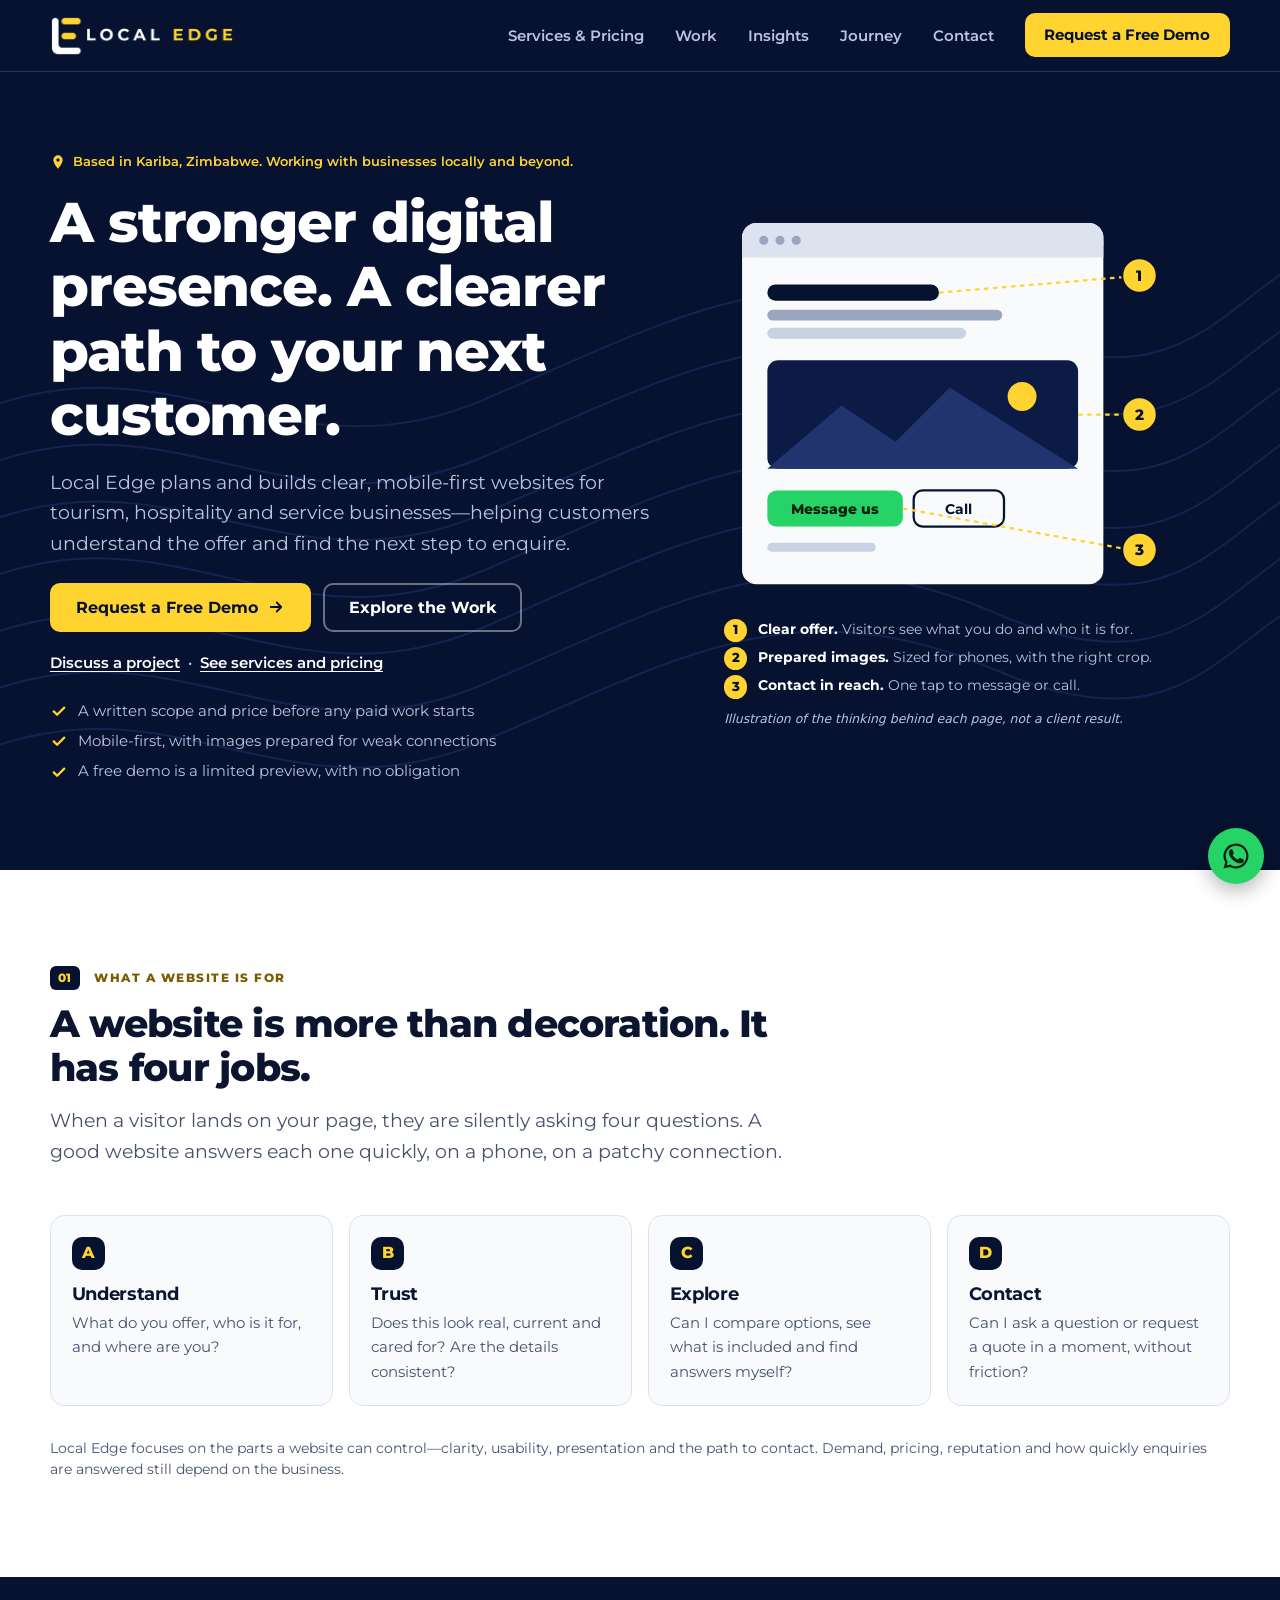
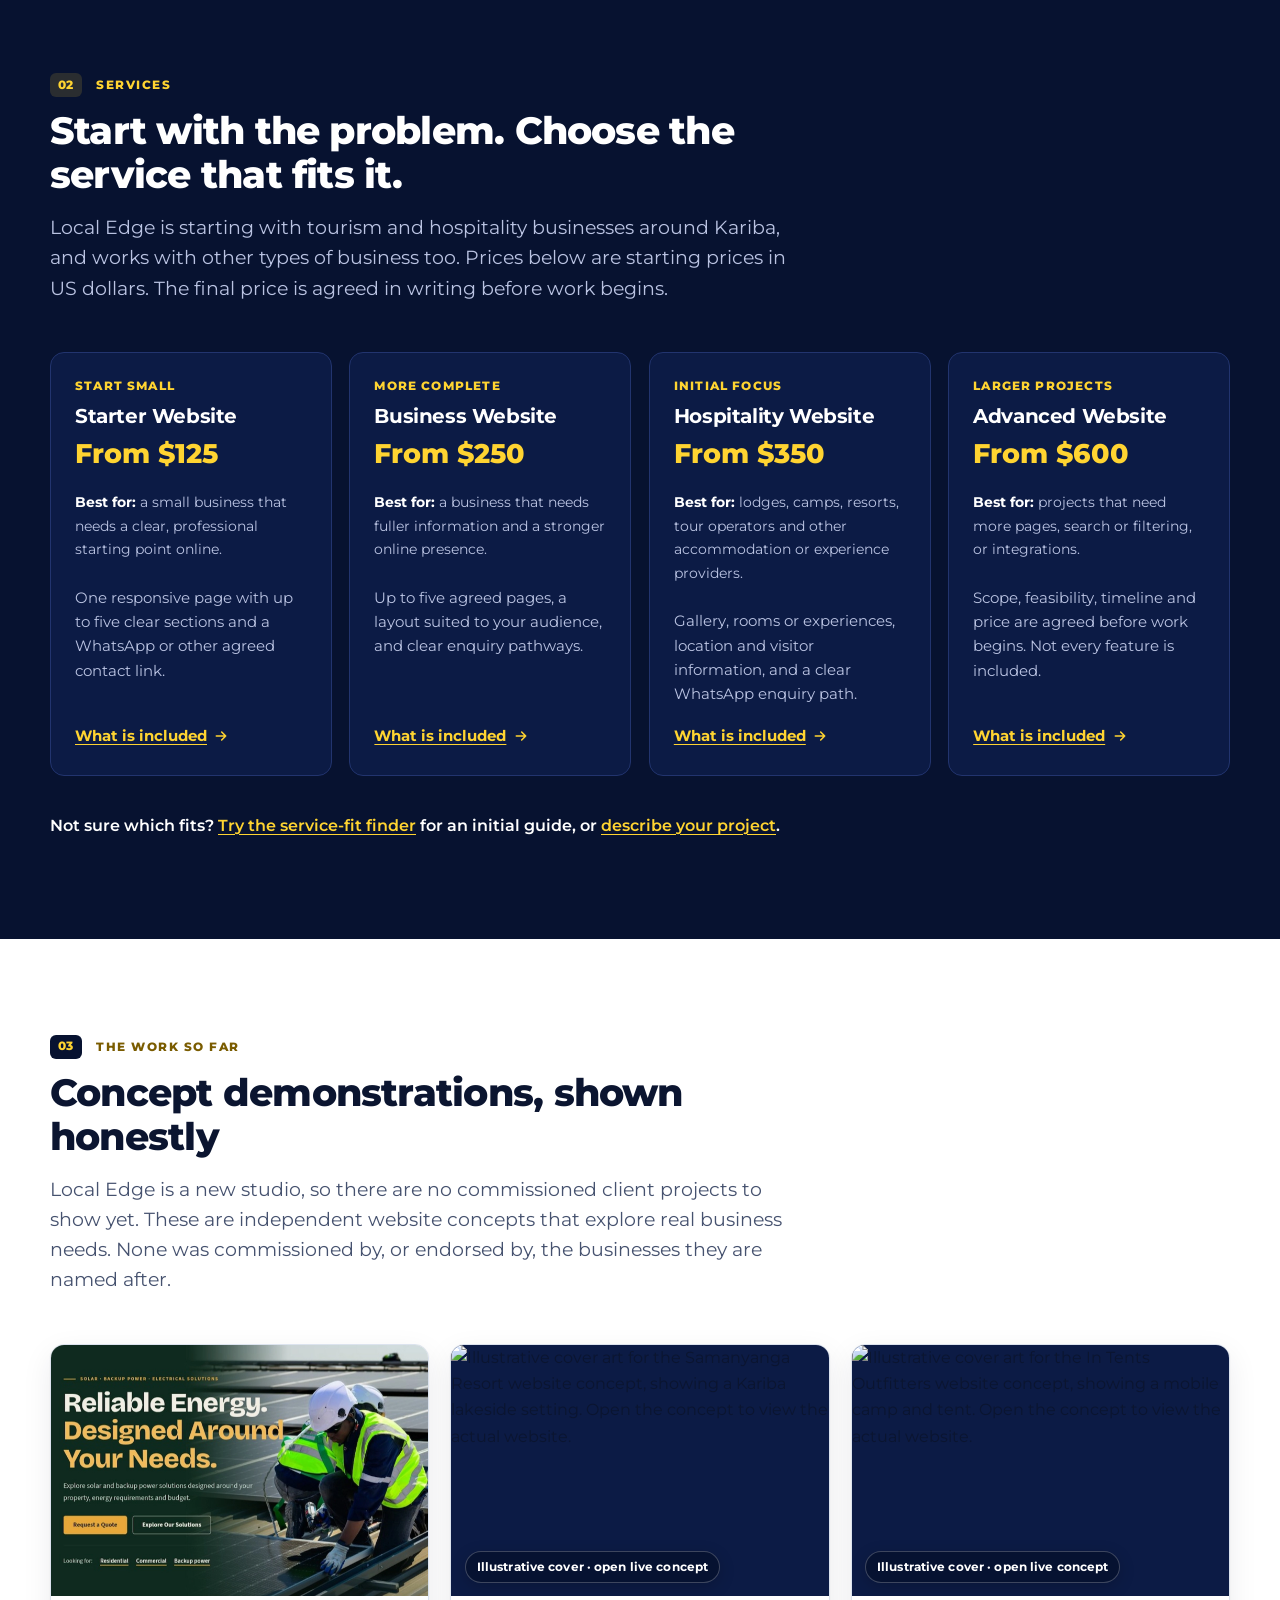
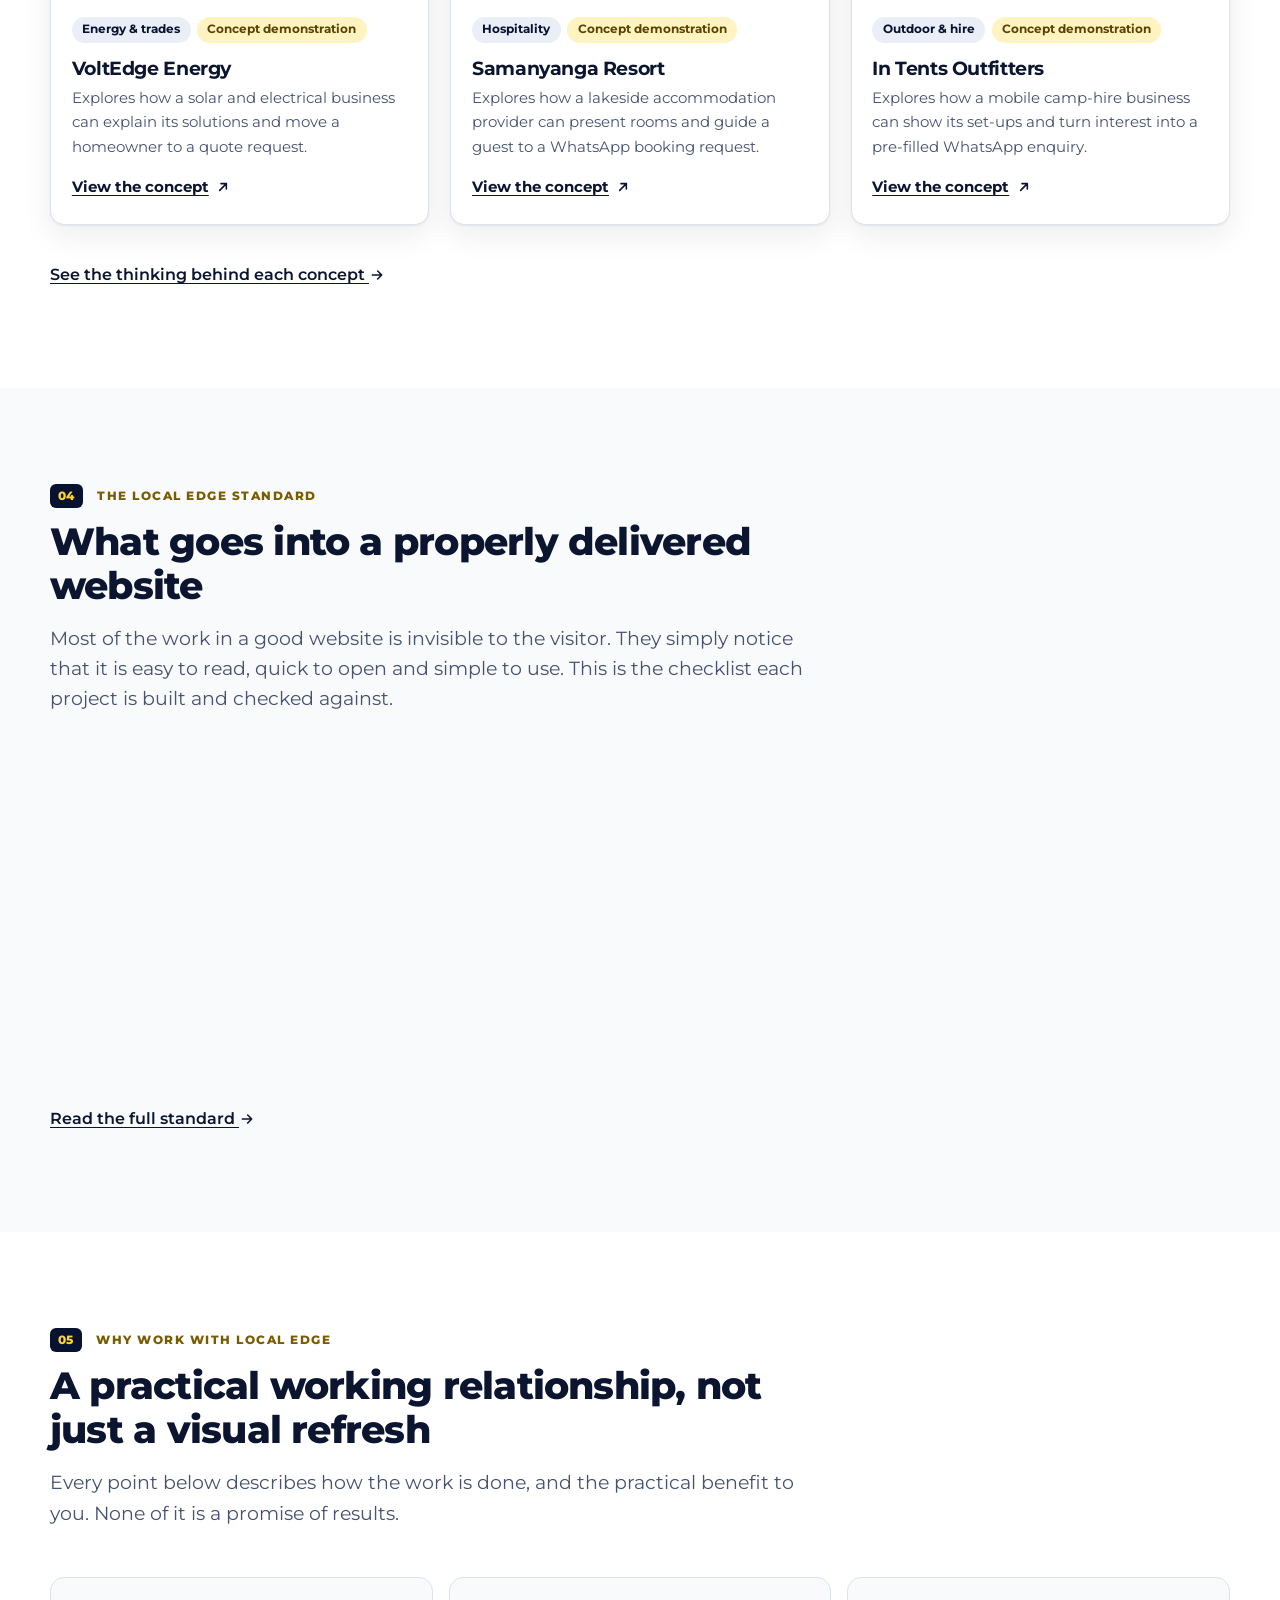
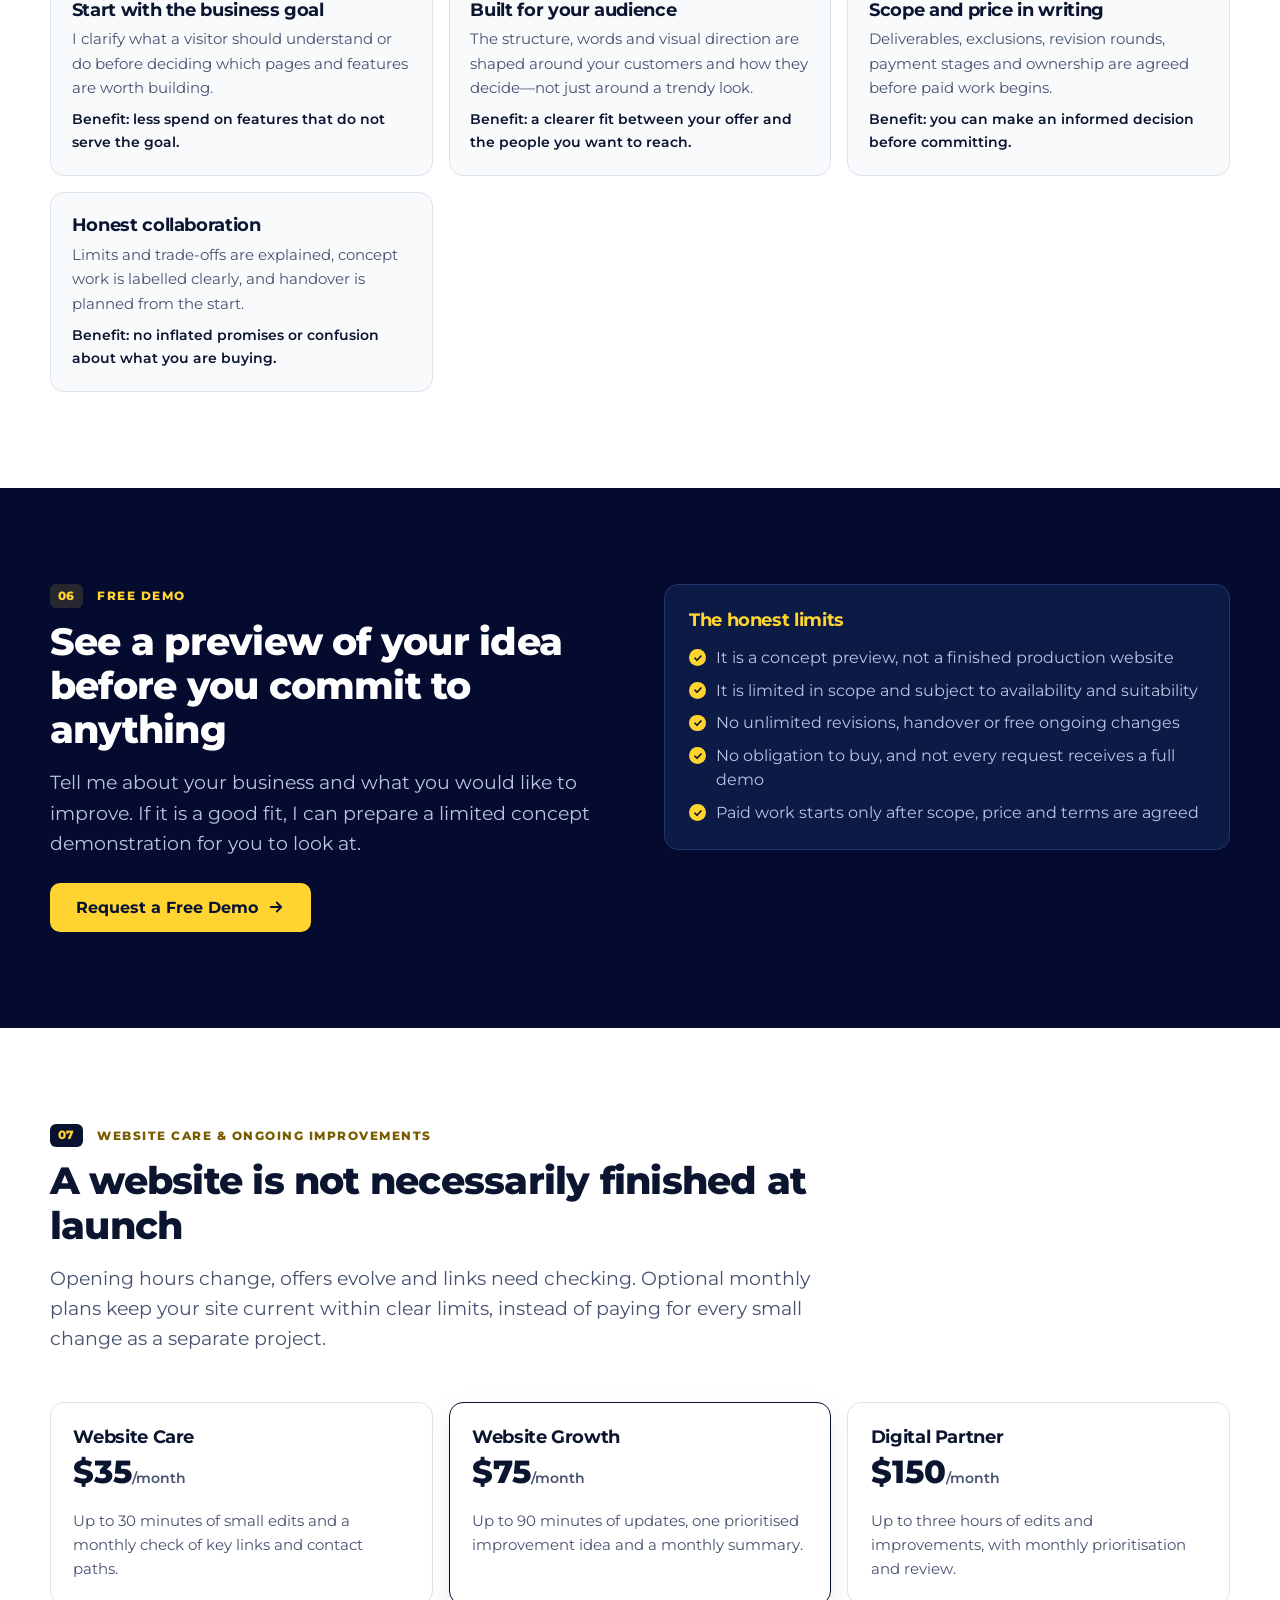
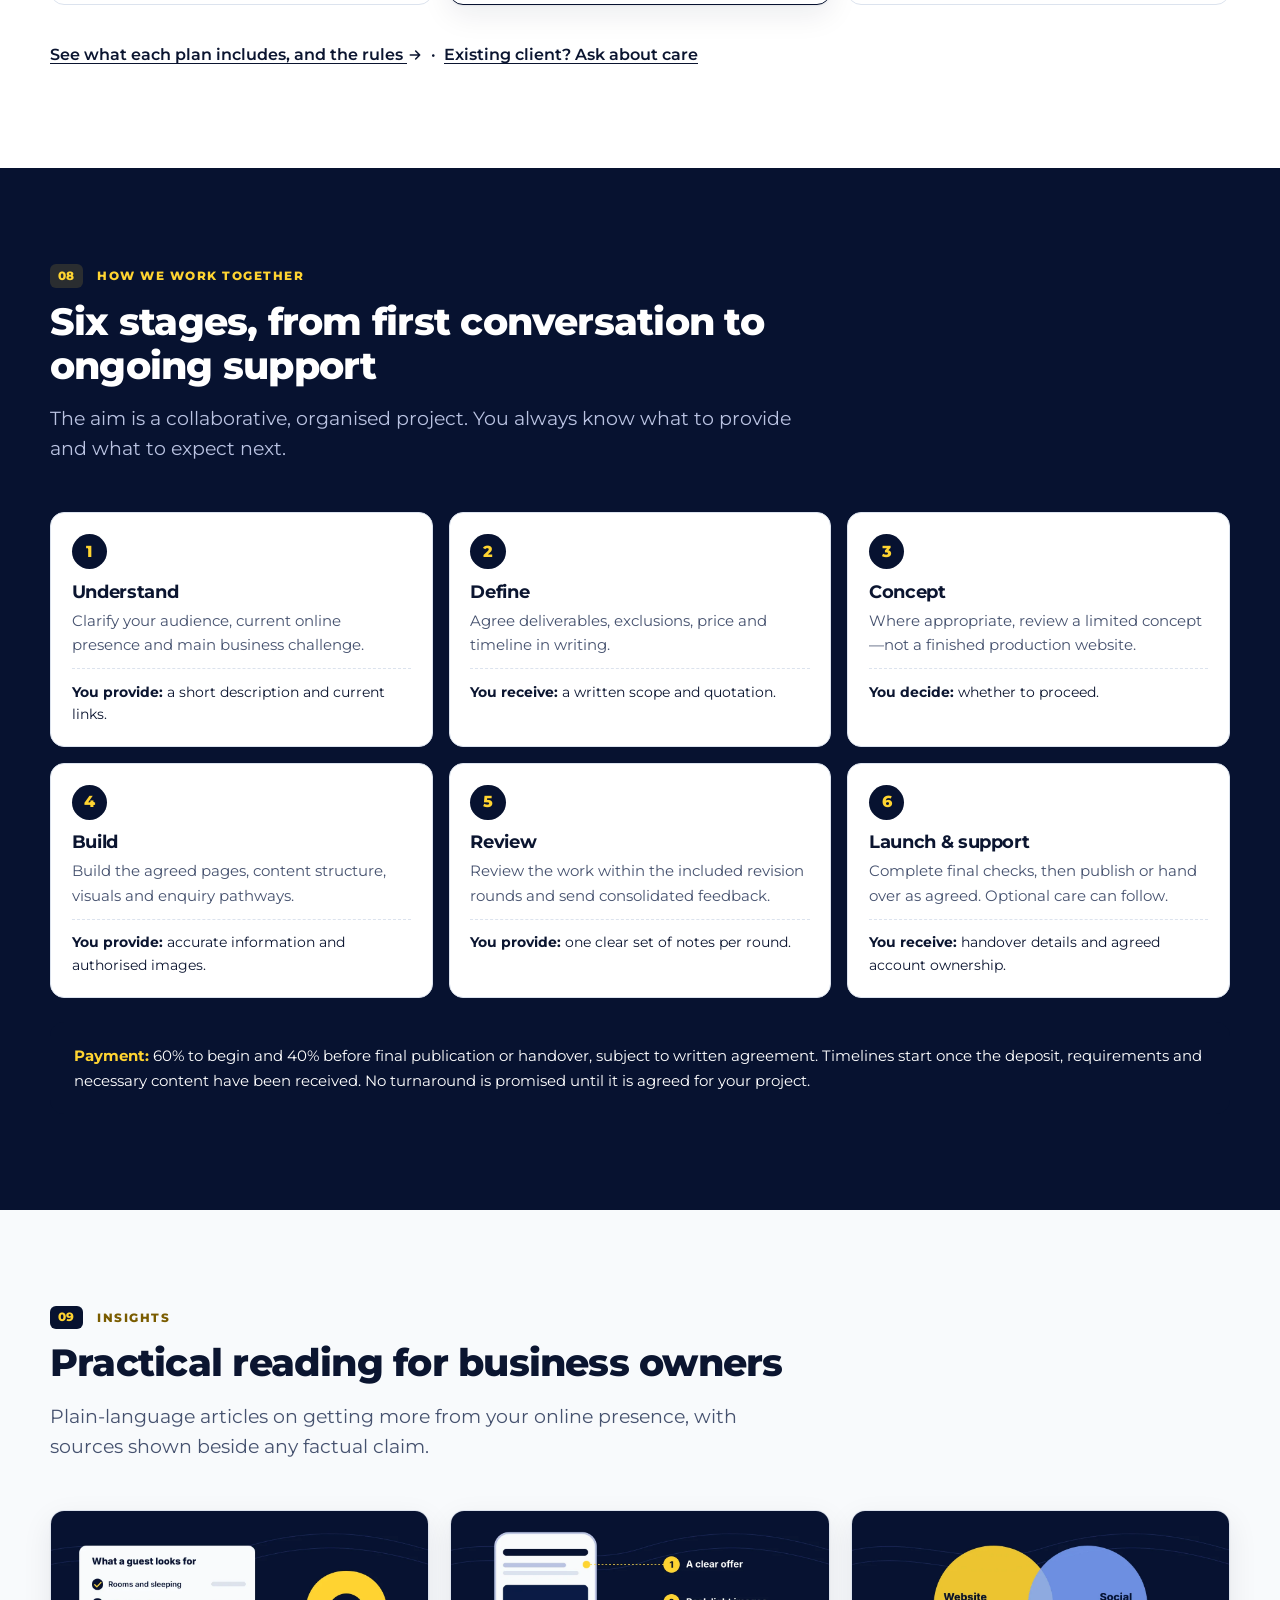
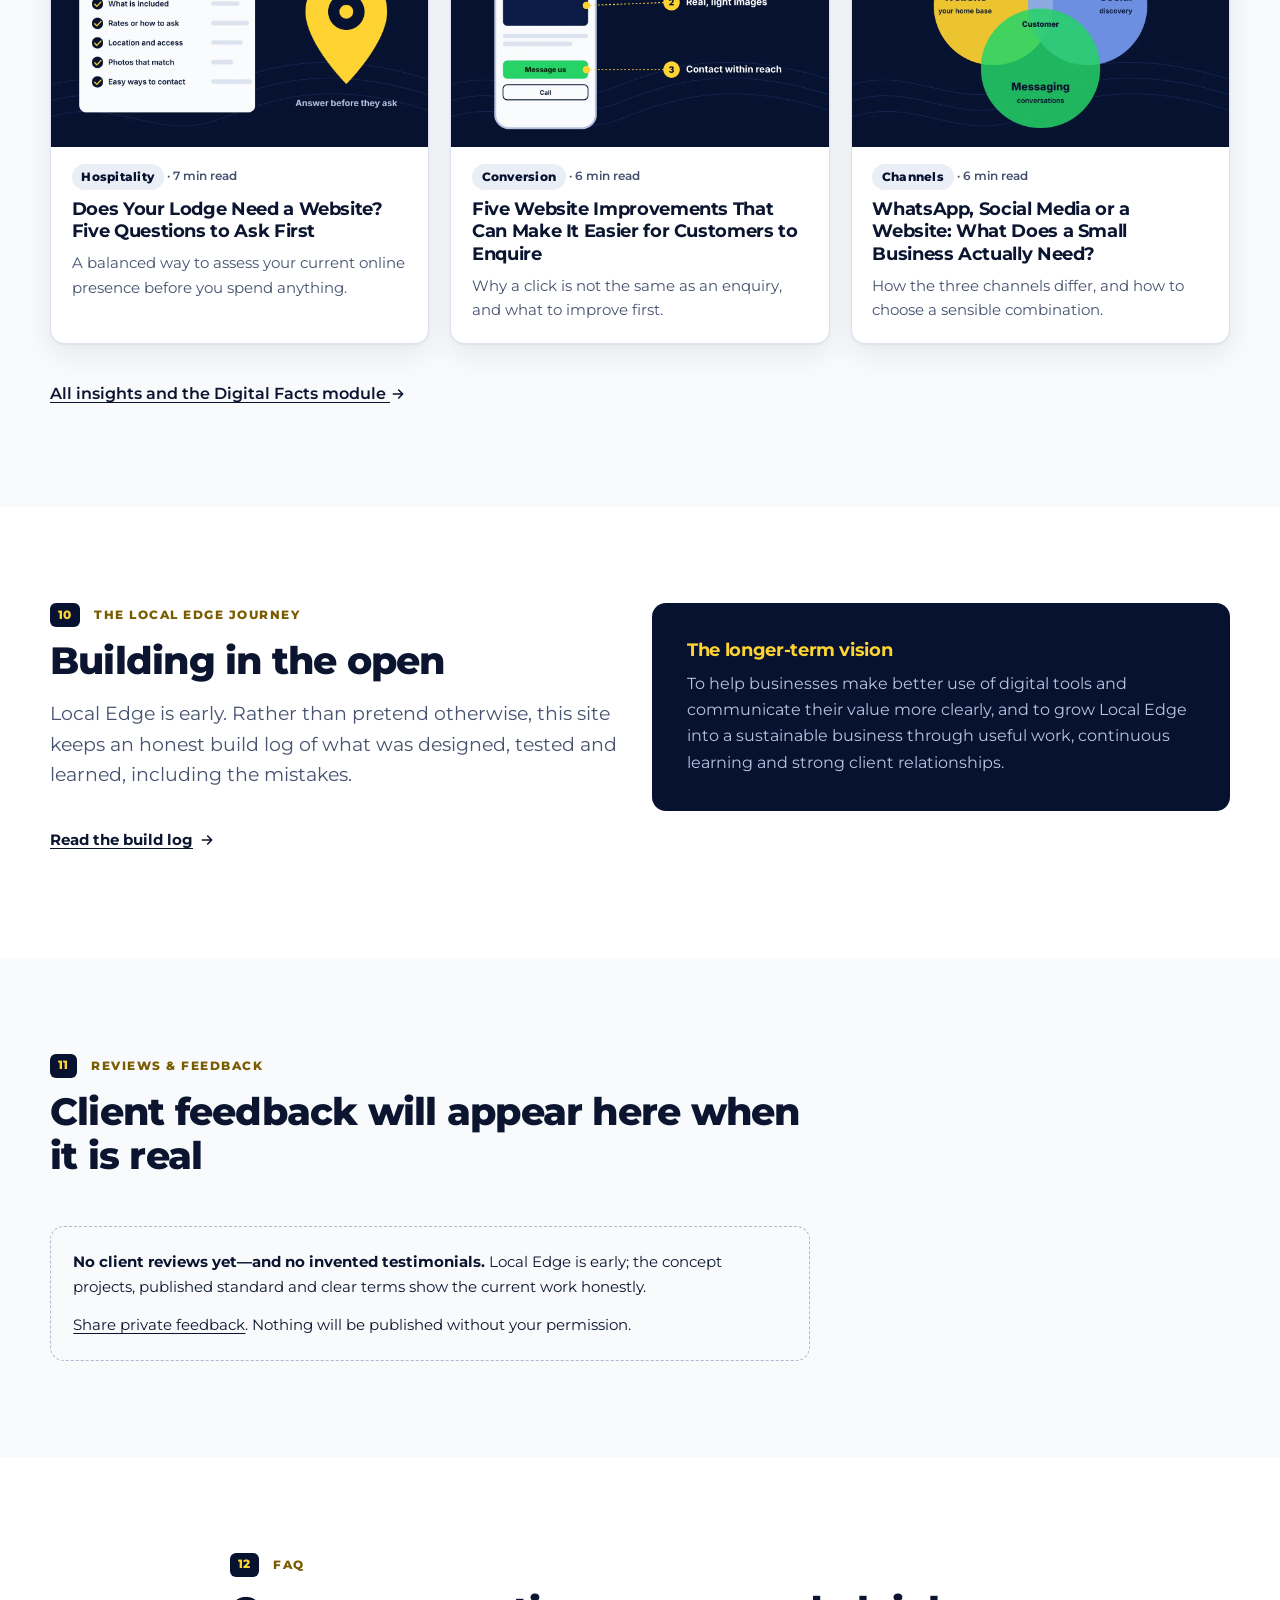
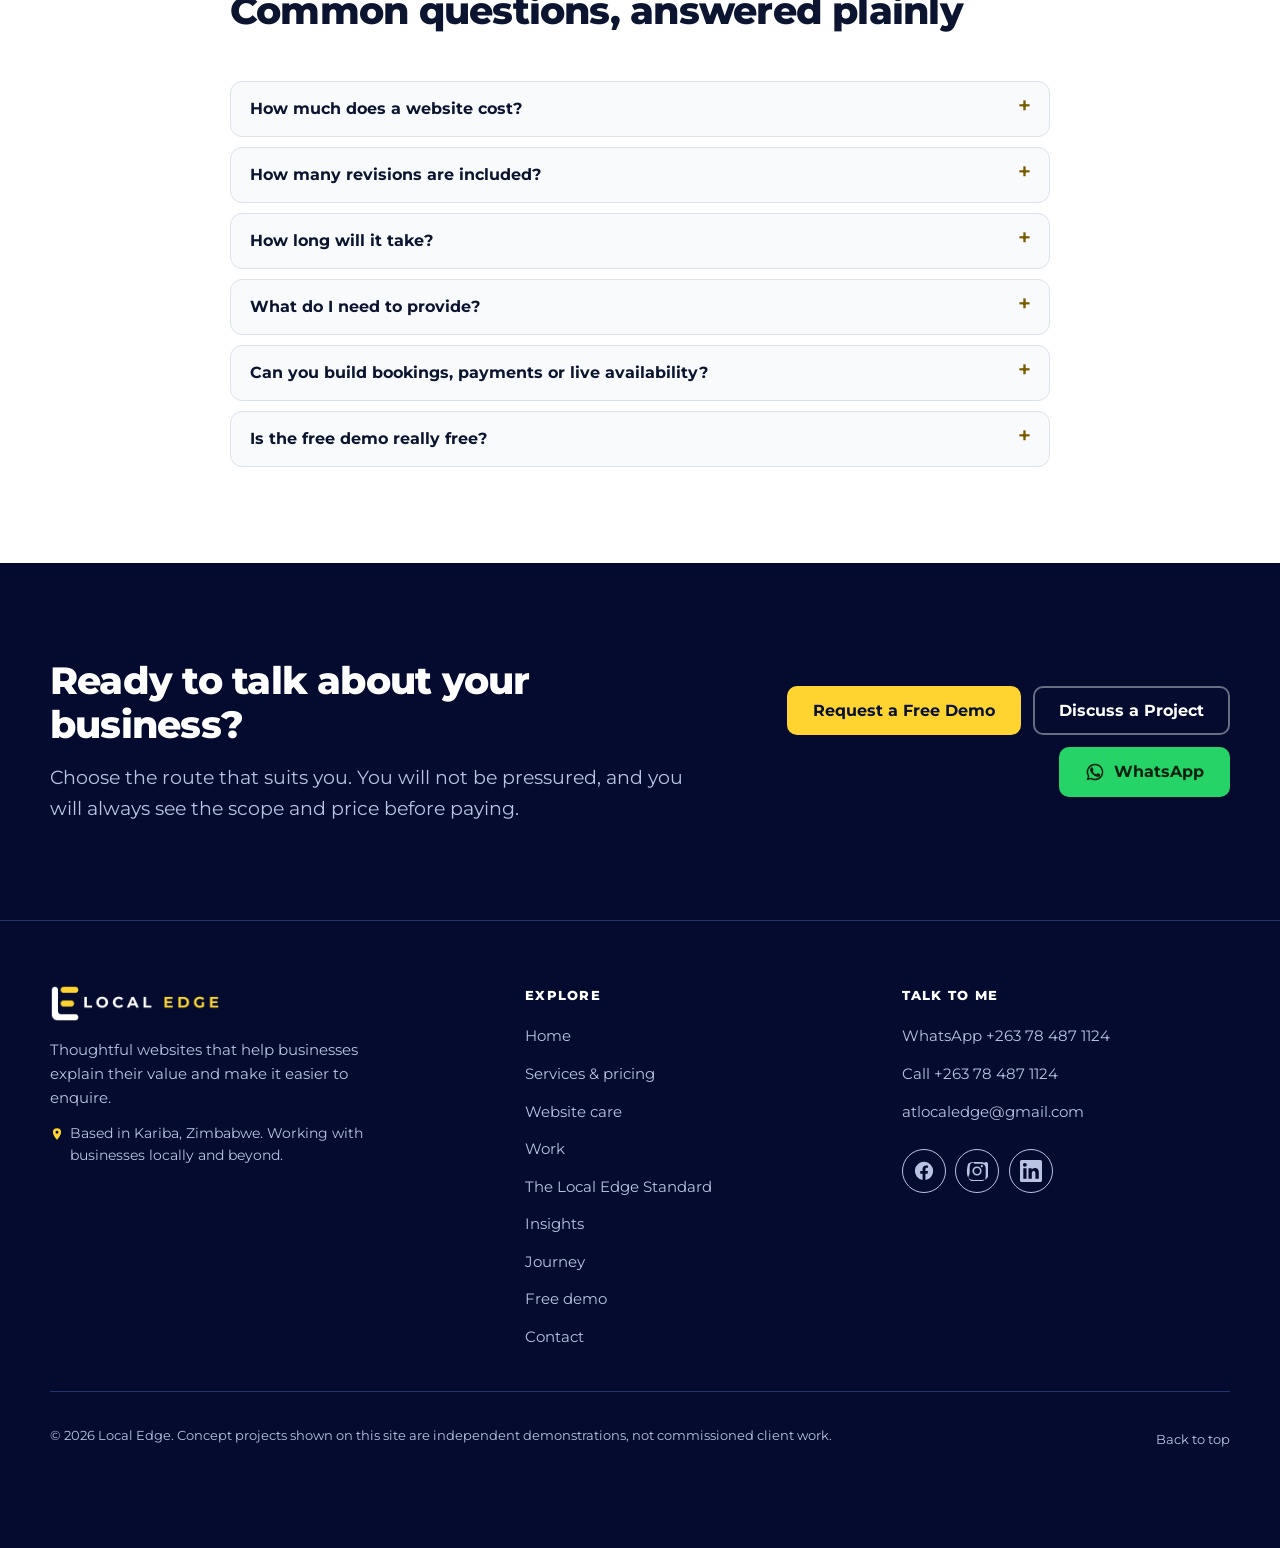
==== commit 8d9f833e: "Add files via upload" ====
--- a/index.html
+++ b/index.html
@@ -5,8 +5,8 @@
   
   <meta name="viewport" content="width=device-width, initial-scale=1.0">
   <script>document.documentElement.className='js'</script>
-  <title>Local Edge | Thoughtful Websites for Businesses in Kariba and Zimbabwe</title>
-  <meta name="description" content="Local Edge designs clear, mobile-first websites that help businesses explain their value and make it easier to enquire. Based in Kariba, Zimbabwe. Request a free demo.">
+  <title>Local Edge | Website Design in Kariba &amp; Zimbabwe</title>
+  <meta name="description" content="Mobile-first websites for tourism, hospitality and service businesses in Kariba and across Zimbabwe. Clear scope, practical design and easier enquiries. Request a limited free demo.">
   <link rel="canonical" href="https://poppedcalf.github.io/Local-Edge/">
   <meta name="theme-color" content="#071230">
   <meta name="author" content="Amazing Tembo">
@@ -15,7 +15,7 @@
   <meta property="og:site_name" content="Local Edge">
   <meta property="og:locale" content="en_ZW">
   <meta property="og:title" content="Local Edge | Thoughtful Websites for Businesses in Kariba and Zimbabwe">
-  <meta property="og:description" content="Local Edge designs clear, mobile-first websites that help businesses explain their value and make it easier to enquire. Based in Kariba, Zimbabwe. Request a free demo.">
+  <meta property="og:description" content="Mobile-first websites for tourism, hospitality and service businesses in Kariba and across Zimbabwe. Clear scope, practical design and easier enquiries. Request a limited free demo.">
   <meta property="og:url" content="https://poppedcalf.github.io/Local-Edge/">
   <meta property="og:image" content="https://poppedcalf.github.io/Local-Edge/assets/images/og-local-edge.jpg">
   <meta property="og:image:width" content="1200">
@@ -23,7 +23,7 @@
   <meta property="og:image:alt" content="Local Edge: a stronger digital presence and a clearer path to your next customer">
   <meta name="twitter:card" content="summary_large_image">
   <meta name="twitter:title" content="Local Edge | Thoughtful Websites for Businesses in Kariba and Zimbabwe">
-  <meta name="twitter:description" content="Local Edge designs clear, mobile-first websites that help businesses explain their value and make it easier to enquire. Based in Kariba, Zimbabwe. Request a free demo.">
+  <meta name="twitter:description" content="Mobile-first websites for tourism, hospitality and service businesses in Kariba and across Zimbabwe. Clear scope, practical design and easier enquiries. Request a limited free demo.">
   <meta name="twitter:image" content="https://poppedcalf.github.io/Local-Edge/assets/images/og-local-edge.jpg">
 
   <link rel="icon" type="image/png" href="assets/logo-icon.png">
@@ -35,7 +35,7 @@
   <link href="https://fonts.googleapis.com/css2?family=Montserrat:wght@400;500;600;700;800&display=swap" rel="stylesheet">
   <link rel="stylesheet" href="styles.css">
   <script type="application/ld+json">
-  {"@context":"https://schema.org","@type":"ProfessionalService","name":"Local Edge","description":"Website design and ongoing website care for businesses in Zimbabwe, based in Kariba.","url":"https://poppedcalf.github.io/Local-Edge/","image":"https://poppedcalf.github.io/Local-Edge/assets/images/og-local-edge.jpg","telephone":"+263784871124","email":"atlocaledge@gmail.com","founder":{"@type":"Person","name":"Amazing Tembo"},"areaServed":{"@type":"Country","name":"Zimbabwe"},"address":{"@type":"PostalAddress","addressLocality":"Kariba","addressCountry":"ZW"},"sameAs":["https://www.facebook.com/profile.php?id=61580444944918","https://www.instagram.com/itzama_zing","https://www.linkedin.com/in/amazing-tembo-409262381"]}
+  {"@context":"https://schema.org","@type":"ProfessionalService","name":"Local Edge","description":"Mobile-first website design and ongoing website care for tourism, hospitality and service businesses in Zimbabwe, based in Kariba.","url":"https://poppedcalf.github.io/Local-Edge/","image":"https://poppedcalf.github.io/Local-Edge/assets/images/og-local-edge.jpg","telephone":"+263784871124","email":"atlocaledge@gmail.com","founder":{"@type":"Person","name":"Amazing Tembo"},"areaServed":{"@type":"Country","name":"Zimbabwe"},"address":{"@type":"PostalAddress","addressLocality":"Kariba","addressCountry":"ZW"},"sameAs":["https://www.facebook.com/profile.php?id=61580444944918","https://www.instagram.com/itzama_zing","https://www.linkedin.com/in/amazing-tembo-409262381"]}
   </script>
 </head>
 <body class="page-home">
@@ -89,7 +89,7 @@
         <div class="hero-copy">
           <p class="loc-badge"><svg width="16" height="16" aria-hidden="true"><use href="#i-pin"/></svg> Based in Kariba, Zimbabwe. Working with businesses locally and beyond.</p>
           <h1 id="hero-title">A stronger digital presence. A clearer path to your next customer.</h1>
-          <p class="hero-sub">Local Edge designs thoughtful websites that help businesses explain their value, show their strengths and turn online interest into meaningful enquiries.</p>
+          <p class="hero-sub">Local Edge plans and builds clear, mobile-first websites for tourism, hospitality and service businesses—helping customers understand the offer and find the next step to enquire.</p>
           <div class="btn-row">
             <a class="btn btn-gold" href="demo.html">Request a Free Demo <svg width="18" height="18" aria-hidden="true"><use href="#i-arrow"/></svg></a>
             <a class="btn btn-ghost" href="work.html">Explore the Work</a>
@@ -148,28 +148,7 @@
           <li class="reveal"><span class="job-n" aria-hidden="true">D</span><h3>Contact</h3><p>Can I ask a question or request a quote in a moment, without friction?</p></li>
         </ol>
 
-        <div class="control-box reveal">
-          <div>
-            <h3>What Local Edge can control</h3>
-            <ul class="list-check">
-              <li>Clarity of the message and structure of the pages</li>
-              <li>Usability on phones, tablets and desktops</li>
-              <li>Visual presentation and prepared images</li>
-              <li>Page performance and loading behaviour</li>
-              <li>The enquiry path: how a visitor reaches you</li>
-            </ul>
-          </div>
-          <div>
-            <h3>What also depends on your business</h3>
-            <ul class="list-dots">
-              <li>How many people find the site in the first place</li>
-              <li>Your pricing, offer and reputation</li>
-              <li>Customer demand and the time of year</li>
-              <li>How quickly and well enquiries are answered</li>
-            </ul>
-            <p class="fine">That is why Local Edge does not promise rankings, bookings, sales or a return on investment. It works on the parts it can control and tells you plainly about the rest.</p>
-          </div>
-        </div>
+        <p class="fine purpose-note">Local Edge focuses on the parts a website can control—clarity, usability, presentation and the path to contact. Demand, pricing, reputation and how quickly enquiries are answered still depend on the business.</p>
       </div>
     </section>
 
@@ -239,8 +218,8 @@
               <a class="more" href="https://poppedcalf.github.io/voltedge-demo/" target="_blank" rel="noopener noreferrer">View the concept <svg width="16" height="16" aria-hidden="true"><use href="#i-ext"/></svg></a>
             </div>
           </article>
-          <article class="work-card reveal" data-preview="assets/images/portfolio-samanyanga.webp" data-preview-alt="Homepage of the Samanyanga Resort concept website: a lakeside accommodation concept for Kariba">
-            <a class="frame frame--pending" href="https://poppedcalf.github.io/smanyanga-resort-prototype/" target="_blank" rel="noopener noreferrer" aria-label="Open the Samanyanga Resort concept"><span class="pending-label">Samanyanga Resort<small>Open the live concept</small></span></a>
+          <article class="work-card reveal">
+            <a class="frame" href="https://poppedcalf.github.io/smanyanga-resort-prototype/" target="_blank" rel="noopener noreferrer" aria-label="Open the Samanyanga Resort live concept"><img src="assets/images/portfolio-samanyanga-cover.svg" alt="Illustrative cover art for the Samanyanga Resort website concept, showing a Kariba lakeside setting. Open the concept to view the actual website." width="1440" height="960" loading="lazy"><span class="frame-note">Illustrative cover · open live concept</span></a>
             <div class="work-body">
               <div class="tags"><span class="tag">Hospitality</span><span class="tag tag-concept">Concept demonstration</span></div>
               <h3>Samanyanga Resort</h3>
@@ -248,8 +227,8 @@
               <a class="more" href="https://poppedcalf.github.io/smanyanga-resort-prototype/" target="_blank" rel="noopener noreferrer">View the concept <svg width="16" height="16" aria-hidden="true"><use href="#i-ext"/></svg></a>
             </div>
           </article>
-          <article class="work-card reveal" data-preview="assets/images/portfolio-in-tents.webp" data-preview-alt="Homepage of the In Tents Outfitters concept website: mobile camp hire for the Kariba area">
-            <a class="frame frame--pending" href="https://poppedcalf.github.io/in-tents-outfitters-prototype.html#camps" target="_blank" rel="noopener noreferrer" aria-label="Open the In Tents Outfitters concept"><span class="pending-label">In Tents Outfitters<small>Open the live concept</small></span></a>
+          <article class="work-card reveal">
+            <a class="frame" href="https://poppedcalf.github.io/in-tents-outfitters-prototype.html#camps" target="_blank" rel="noopener noreferrer" aria-label="Open the In Tents Outfitters live concept"><img src="assets/images/portfolio-in-tents-cover.svg" alt="Illustrative cover art for the In Tents Outfitters website concept, showing a mobile camp and tent. Open the concept to view the actual website." width="1440" height="960" loading="lazy"><span class="frame-note">Illustrative cover · open live concept</span></a>
             <div class="work-body">
               <div class="tags"><span class="tag">Outdoor &amp; hire</span><span class="tag tag-concept">Concept demonstration</span></div>
               <h3>In Tents Outfitters</h3>
@@ -287,19 +266,14 @@
       <div class="container">
         <div class="sec-head">
           <p class="kicker"><span>05</span> Why work with Local Edge</p>
-          <h2 id="why-title">What is different about the working experience</h2>
+          <h2 id="why-title">A practical working relationship, not just a visual refresh</h2>
           <p class="lead">Every point below describes how the work is done, and the practical benefit to you. None of it is a promise of results.</p>
         </div>
         <ul class="why-grid">
-          <li class="reveal"><h3>Business-first thinking</h3><p>We start with what the site must achieve for your business, then decide what to build. <em>Benefit: fewer pages and features that do not earn their place.</em></p></li>
-          <li class="reveal"><h3>Custom direction</h3><p>Layout and tone follow your audience and goals, not a one-size-fits-all template. <em>Benefit: a site that fits how your customers decide.</em></p></li>
-          <li class="reveal"><h3>Clear scope and prices</h3><p>Deliverables, exclusions, payment stages and revision limits are written down before work starts. <em>Benefit: no surprises.</em></p></li>
-          <li class="reveal"><h3>Mobile-first usability</h3><p>Pages are designed for the phone first and enhanced for larger screens. <em>Benefit: comfortable reading and enquiring on the device most visitors hold.</em></p></li>
-          <li class="reveal"><h3>Intentional visual quality</h3><p>Legible type, consistent spacing and properly prepared images. <em>Benefit: your business looks as careful as it is.</em></p></li>
-          <li class="reveal"><h3>Clear enquiry pathways</h3><p>Contact options are easy to find and use, including pre-filled WhatsApp messages. <em>Benefit: less effort between interest and conversation.</em></p></li>
-          <li class="reveal"><h3>Performance-minded build</h3><p>No heavy libraries, oversized images or showy effects that slow the page. <em>Benefit: pages that load sensibly on weak connections.</em></p></li>
-          <li class="reveal"><h3>Honest collaboration</h3><p>Trade-offs, unknowns and limits are explained plainly, including when something is not the right fit. <em>Benefit: you can decide with confidence.</em></p></li>
-          <li class="reveal"><h3>Ongoing partnership</h3><p>After launch you can ask for continued care and improvements. <em>Benefit: details stay current without starting a new project each time.</em></p></li>
+          <li class="reveal"><h3>Start with the business goal</h3><p>I clarify what a visitor should understand or do before deciding which pages and features are worth building. <em>Benefit: less spend on features that do not serve the goal.</em></p></li>
+          <li class="reveal"><h3>Built for your audience</h3><p>The structure, words and visual direction are shaped around your customers and how they decide—not just around a trendy look. <em>Benefit: a clearer fit between your offer and the people you want to reach.</em></p></li>
+          <li class="reveal"><h3>Scope and price in writing</h3><p>Deliverables, exclusions, revision rounds, payment stages and ownership are agreed before paid work begins. <em>Benefit: you can make an informed decision before committing.</em></p></li>
+          <li class="reveal"><h3>Honest collaboration</h3><p>Limits and trade-offs are explained, concept work is labelled clearly, and handover is planned from the start. <em>Benefit: no inflated promises or confusion about what you are buying.</em></p></li>
         </ul>
       </div>
     </section>
@@ -341,7 +315,7 @@
           <article class="care-card care-card--mid reveal"><h3>Website Growth</h3><p class="price"><span data-retainer="growth">$75</span><small>/month</small></p><p>Up to 90 minutes of updates, one prioritised improvement idea and a monthly summary.</p></article>
           <article class="care-card reveal"><h3>Digital Partner</h3><p class="price"><span data-retainer="partner">$150</span><small>/month</small></p><p>Up to three hours of edits and improvements, with monthly prioritisation and review.</p></article>
         </div>
-        <p class="after-grid"><a href="services.html#care">See what each plan includes, and the rules <svg width="16" height="16" aria-hidden="true"><use href="#i-arrow"/></svg></a> &nbsp;&middot;&nbsp; <a href="https://wa.me/263784871124?text=Hi%20Amazing%2C%20I&#x27;m%20an%20existing%20client%20and%20I&#x27;d%20like%20to%20ask%20about%20a%20website%20care%20plan" target="_blank" rel="noopener noreferrer">Existing client? Ask about care</a></p>
+        <p class="after-grid"><a href="services.html#care">See what each plan includes, and the rules <svg width="16" height="16" aria-hidden="true"><use href="#i-arrow"/></svg></a> &nbsp;&middot;&nbsp; <a href="https://wa.me/263784871124?text=Hello%20Local%20Edge%2C%20I&#x27;m%20an%20existing%20client%20and%20I&#x27;d%20like%20to%20ask%20about%20a%20website%20care%20plan" target="_blank" rel="noopener noreferrer">Existing client? Ask about care</a></p>
       </div>
     </section>
 
@@ -354,12 +328,12 @@
           <p class="lead">The aim is a collaborative, organised project. You always know what to provide and what to expect next.</p>
         </div>
         <ol class="process">
-          <li class="reveal"><span class="step-n">1</span><h3>Understand</h3><p>I learn about your business, audience, current online presence and main challenge.</p><p class="you"><strong>You provide:</strong> a short description and any current links.</p></li>
-          <li class="reveal"><span class="step-n">2</span><h3>Define</h3><p>We agree what success should look like, what is included and excluded, the timeline and the price.</p><p class="you"><strong>You receive:</strong> a written scope and quotation.</p></li>
-          <li class="reveal"><span class="step-n">3</span><h3>Concept</h3><p>Where appropriate, a limited concept demonstration. A free demo is not a full production project.</p><p class="you"><strong>You decide:</strong> whether to go ahead.</p></li>
-          <li class="reveal"><span class="step-n">4</span><h3>Build</h3><p>I develop the agreed pages, content structure, visuals and enquiry pathways.</p><p class="you"><strong>You provide:</strong> accurate text and authorised images.</p></li>
-          <li class="reveal"><span class="step-n">5</span><h3>Review</h3><p>You review the work through the included revision rounds, and agreed changes are made.</p><p class="you"><strong>You provide:</strong> consolidated feedback.</p></li>
-          <li class="reveal"><span class="step-n">6</span><h3>Launch &amp; support</h3><p>Final checks, then publish or hand over as agreed. An optional care plan keeps the site current.</p><p class="you"><strong>You receive:</strong> handover details and ownership of your accounts.</p></li>
+          <li class="reveal"><span class="step-n">1</span><h3>Understand</h3><p>Clarify your audience, current online presence and main business challenge.</p><p class="you"><strong>You provide:</strong> a short description and current links.</p></li>
+          <li class="reveal"><span class="step-n">2</span><h3>Define</h3><p>Agree deliverables, exclusions, price and timeline in writing.</p><p class="you"><strong>You receive:</strong> a written scope and quotation.</p></li>
+          <li class="reveal"><span class="step-n">3</span><h3>Concept</h3><p>Where appropriate, review a limited concept—not a finished production website.</p><p class="you"><strong>You decide:</strong> whether to proceed.</p></li>
+          <li class="reveal"><span class="step-n">4</span><h3>Build</h3><p>Build the agreed pages, content structure, visuals and enquiry pathways.</p><p class="you"><strong>You provide:</strong> accurate information and authorised images.</p></li>
+          <li class="reveal"><span class="step-n">5</span><h3>Review</h3><p>Review the work within the included revision rounds and send consolidated feedback.</p><p class="you"><strong>You provide:</strong> one clear set of notes per round.</p></li>
+          <li class="reveal"><span class="step-n">6</span><h3>Launch &amp; support</h3><p>Complete final checks, then publish or hand over as agreed. Optional care can follow.</p><p class="you"><strong>You receive:</strong> handover details and agreed account ownership.</p></li>
         </ol>
         <div class="pay-box reveal">
           <p><strong>Payment:</strong> <span data-pay="deposit">60</span>% to begin and <span data-pay="final">40</span>% before final publication or handover, subject to written agreement. Timelines start once the deposit, requirements and necessary content have been received. No turnaround is promised until it is agreed for your project.</p>
@@ -424,9 +398,8 @@
         </div>
         <div id="reviewList" class="review-list" hidden></div>
         <div id="reviewEmpty" class="review-empty">
-          <p><strong>There are no client reviews yet, because there are no completed client projects yet.</strong> Local Edge will not invent testimonials, ratings or client logos.</p>
-          <p>When projects are completed, feedback will be shown only with the client's written permission, attributed as they approve. Until then, trust has to be earned by other means: the concept demonstrations, a published quality standard, clear prices and an honest build log.</p>
-          <p><a href="contact.html#feedback">Worked with Local Edge, or have feedback on this website? Share it privately</a>. It stays private until you approve any publication.</p>
+          <p><strong>No client reviews yet—and no invented testimonials.</strong> Local Edge is early; the concept projects, published standard and clear terms show the current work honestly.</p>
+          <p><a href="contact.html#feedback">Share private feedback</a>. Nothing will be published without your permission.</p>
         </div>
       </div>
     </section>
@@ -439,14 +412,12 @@
           <h2 id="faq-title">Common questions, answered plainly</h2>
         </div>
         <div class="faq">
-          <details><summary>How much does a website cost?</summary><p>Starting prices are <span data-price="starter">$125</span> for a Starter Website, <span data-price="business">$250</span> for a Business Website, <span data-price="hospitality">$350</span> for a Hospitality Website and <span data-price="advanced">$600</span> for an Advanced Website. The final price depends on the agreed deliverables, content, integrations and complexity, and is confirmed in a written quotation before work begins. <a href="services.html#packages">See what each package includes</a>.</p></details>
-          <details><summary>How many revisions are included?</summary><p>One revision round for a Starter Website and two for Business and Hospitality websites, within the agreed scope. Advanced projects agree this in the quotation. Substantial changes beyond the agreed scope may be quoted separately.</p></details>
-          <details><summary>How long will it take?</summary><p>It depends on the size of the project and how quickly content and feedback arrive. No turnaround is promised until it is agreed for your project, and timelines start once the deposit, requirements and necessary content are received.</p></details>
-          <details><summary>What do I need to provide?</summary><p>Accurate business information and images you are authorised to use. Writing a large amount of copy, photography or sourcing images is not automatically included unless the quotation says so.</p></details>
-          <details><summary>Who owns the domain and hosting?</summary><p>Where practical, you own the domain and your hosting or service accounts and pay third-party costs directly. Domains, hosting, premium tools and subscriptions are excluded from package prices unless the quotation says otherwise. Final ownership and handover are agreed in writing.</p></details>
-          <details><summary>What does website maintenance actually mean here?</summary><p>For the static websites Local Edge builds, it means small content edits, checking links and contact paths, testing agreed forms, and agreed improvements. There are no software or plugin updates to manage, and there is no continuous monitoring or uptime guarantee. <a href="services.html#care">See the care plans</a>.</p></details>
-          <details><summary>Can you build bookings, payments or live availability?</summary><p>These need a separate feasibility assessment and quotation. The standard packages include WhatsApp and form-based enquiry or booking-request pathways, not a reservation system or online payment processing.</p></details>
-          <details><summary>Is the free demo really free?</summary><p>Yes, with limits. It is a concept preview, subject to availability and suitability, with no obligation to buy. See <a href="demo.html">how it works</a>.</p></details>
+          <details><summary>How much does a website cost?</summary><p>Starting prices are <span data-price="starter">$125</span> for Starter, <span data-price="business">$250</span> for Business, <span data-price="hospitality">$350</span> for Hospitality and <span data-price="advanced">$600</span> for Advanced. The final scope and price are agreed in writing first. <a href="services.html#packages">Compare packages</a>.</p></details>
+          <details><summary>How many revisions are included?</summary><p>One revision round for Starter and two for Business and Hospitality websites, within the agreed scope. Advanced projects define revisions in the quotation.</p></details>
+          <details><summary>How long will it take?</summary><p>Timelines depend on the project and how quickly content and feedback arrive. The delivery window is agreed before work begins.</p></details>
+          <details><summary>What do I need to provide?</summary><p>Accurate business information and images you are authorised to use. Copywriting, photography or image sourcing is included only when the quotation says so.</p></details>
+          <details><summary>Can you build bookings, payments or live availability?</summary><p>These need a feasibility assessment and separate quotation. Standard packages provide enquiry or booking-request paths, not a live reservation engine or online payment system.</p></details>
+          <details><summary>Is the free demo really free?</summary><p>Yes, as a limited concept preview subject to availability and suitability. It is not a finished production website, and there is no obligation to buy. <a href="demo.html">See how it works</a>.</p></details>
         </div>
       </div>
     </section>
@@ -461,7 +432,7 @@
         <div class="cta-actions">
           <a class="btn btn-gold" href="demo.html">Request a Free Demo</a>
           <a class="btn btn-ghost" href="contact.html">Discuss a Project</a>
-          <a class="btn btn-whatsapp" href="https://wa.me/263784871124?text=Hi%20Amazing%2C%20I&#x27;d%20like%20to%20talk%20about%20a%20website%20for%20my%20business" target="_blank" rel="noopener noreferrer"><svg width="20" height="20" aria-hidden="true"><use href="#i-whatsapp"/></svg> WhatsApp</a>
+          <a class="btn btn-whatsapp" href="https://wa.me/263784871124?text=Hello%20Local%20Edge%2C%20I&#x27;d%20like%20to%20talk%20about%20a%20website%20for%20my%20business" target="_blank" rel="noopener noreferrer"><svg width="20" height="20" aria-hidden="true"><use href="#i-whatsapp"/></svg> WhatsApp</a>
         </div>
       </div>
     </section>
@@ -492,7 +463,7 @@
       <div>
         <p class="foot-h">Talk to me</p>
         <ul class="foot-contact">
-          <li><a href="https://wa.me/263784871124?text=Hi%20Amazing%2C%20I&#x27;d%20like%20to%20ask%20about%20a%20website" target="_blank" rel="noopener noreferrer">WhatsApp +263 78 487 1124</a></li>
+          <li><a href="https://wa.me/263784871124?text=Hello%20Local%20Edge%2C%20I&#x27;d%20like%20to%20ask%20about%20a%20website" target="_blank" rel="noopener noreferrer">WhatsApp +263 78 487 1124</a></li>
           <li><a href="tel:+263784871124">Call +263 78 487 1124</a></li>
           <li><a href="mailto:atlocaledge@gmail.com">atlocaledge@gmail.com</a></li>
         </ul>
@@ -509,7 +480,7 @@
     </div>
   </footer>
 
-  <a class="wa-float" data-wa-float href="https://wa.me/263784871124?text=Hi%20Amazing%2C%20I&#x27;d%20like%20to%20ask%20about%20a%20website" target="_blank" rel="noopener noreferrer" aria-label="Chat on WhatsApp">
+  <a class="wa-float" data-wa-float href="https://wa.me/263784871124?text=Hello%20Local%20Edge%2C%20I&#x27;d%20like%20to%20ask%20about%20a%20website" target="_blank" rel="noopener noreferrer" aria-label="Chat on WhatsApp">
     <svg width="28" height="28" aria-hidden="true"><use href="#i-whatsapp"/></svg>
   </a>
 
--- a/styles.css
+++ b/styles.css
@@ -210,6 +210,10 @@
 .frame { display: block; position: relative; aspect-ratio: 3 / 2; background: var(--navy-2); overflow: hidden; text-decoration: none !important; }
 .frame img { width: 100%; height: 100%; object-fit: cover; transition: transform .5s; }
 a.frame:hover img { transform: scale(1.03); }
+
+/* Portfolio cover labels: clear distinction between illustrative artwork and actual screenshots. */
+.frame-note { position: absolute; left: .85rem; bottom: .85rem; z-index: 2; max-width: calc(100% - 1.7rem); padding: .48rem .68rem; border: 1px solid rgba(255,255,255,.22); border-radius: 999px; background: rgba(7,18,48,.92); color: #fff; font-size: .72rem; font-weight: 700; line-height: 1.25; letter-spacing: .01em; box-shadow: 0 4px 16px rgba(0,0,0,.18); }
+a.frame:focus-visible { outline: 3px solid var(--gold); outline-offset: 4px; }
 .frame--pending { background: linear-gradient(135deg, var(--navy) 0%, var(--navy-2) 60%, #16296B 100%); }
 .pending-label { position: absolute; inset: 0; display: grid; place-content: center; text-align: center; padding: 1rem; color: var(--white); font-weight: 800; font-size: 1.3rem; line-height: 1.2; }
 .pending-label small { display: block; margin-top: .5rem; font-size: .8rem; font-weight: 600; color: var(--gold); }
@@ -391,9 +395,6 @@
 .fact-note { margin-top: 1.5rem; background: var(--paper); border: 1px solid var(--line); border-left: 4px solid var(--gold); border-radius: 12px; padding: 1.2rem 1.4rem; }
 .fact-note p { font-size: .92rem; }
 .facts-foot { margin-top: 1.5rem; font-size: .88rem; color: var(--text-soft); max-width: 70ch; }
-.planned { display: grid; gap: .6rem; margin-top: 1.2rem; }
-.planned li { position: relative; padding: .8rem 1rem .8rem 2.6rem; background: var(--white); border: 1px dashed #AEB9D0; border-radius: 10px; font-size: .93rem; }
-.planned li::before { content: ""; position: absolute; left: 1rem; top: 1.15rem; width: .7rem; height: .7rem; border-radius: 50%; border: 2px solid var(--gold-deep); }
 
 /* ---------- 10. ARTICLES ---------- */
 .read-progress { position: fixed; left: 0; right: 0; top: var(--header-h); height: 4px; z-index: 90; background: transparent; pointer-events: none; }
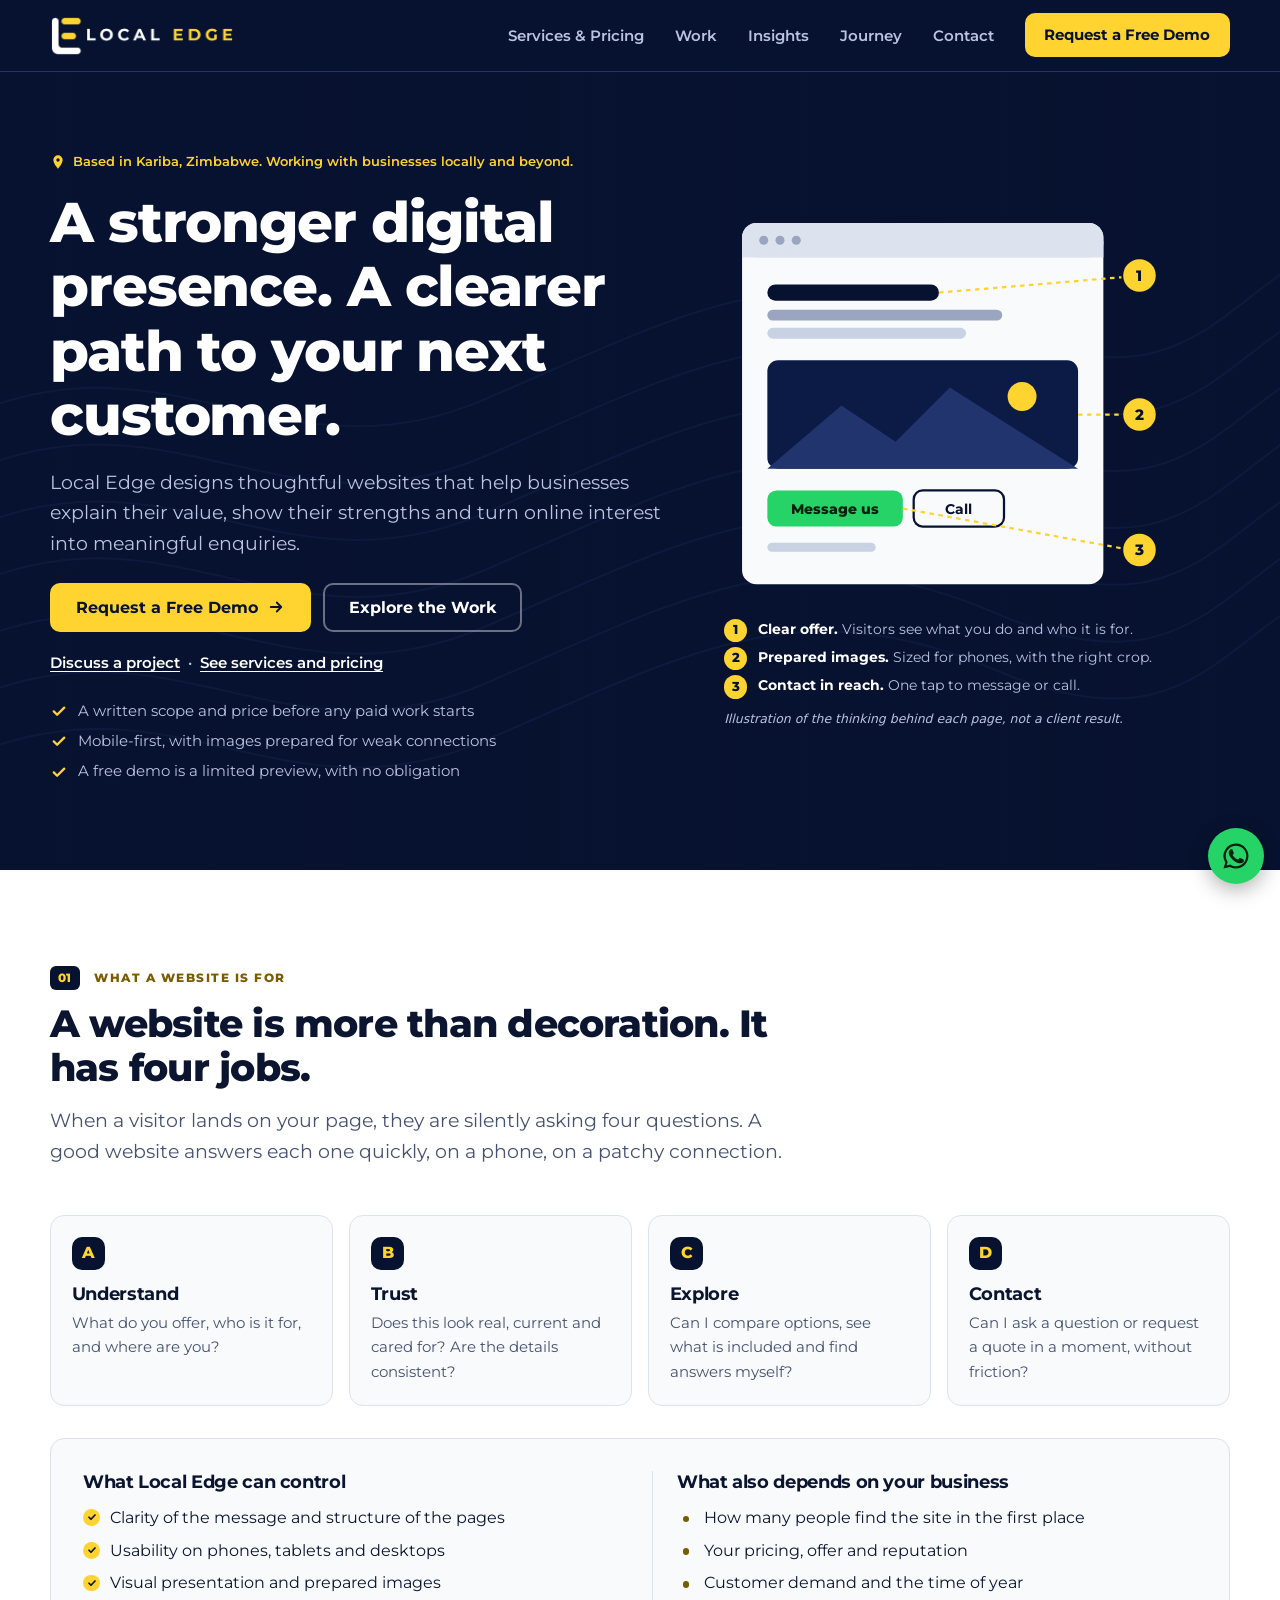
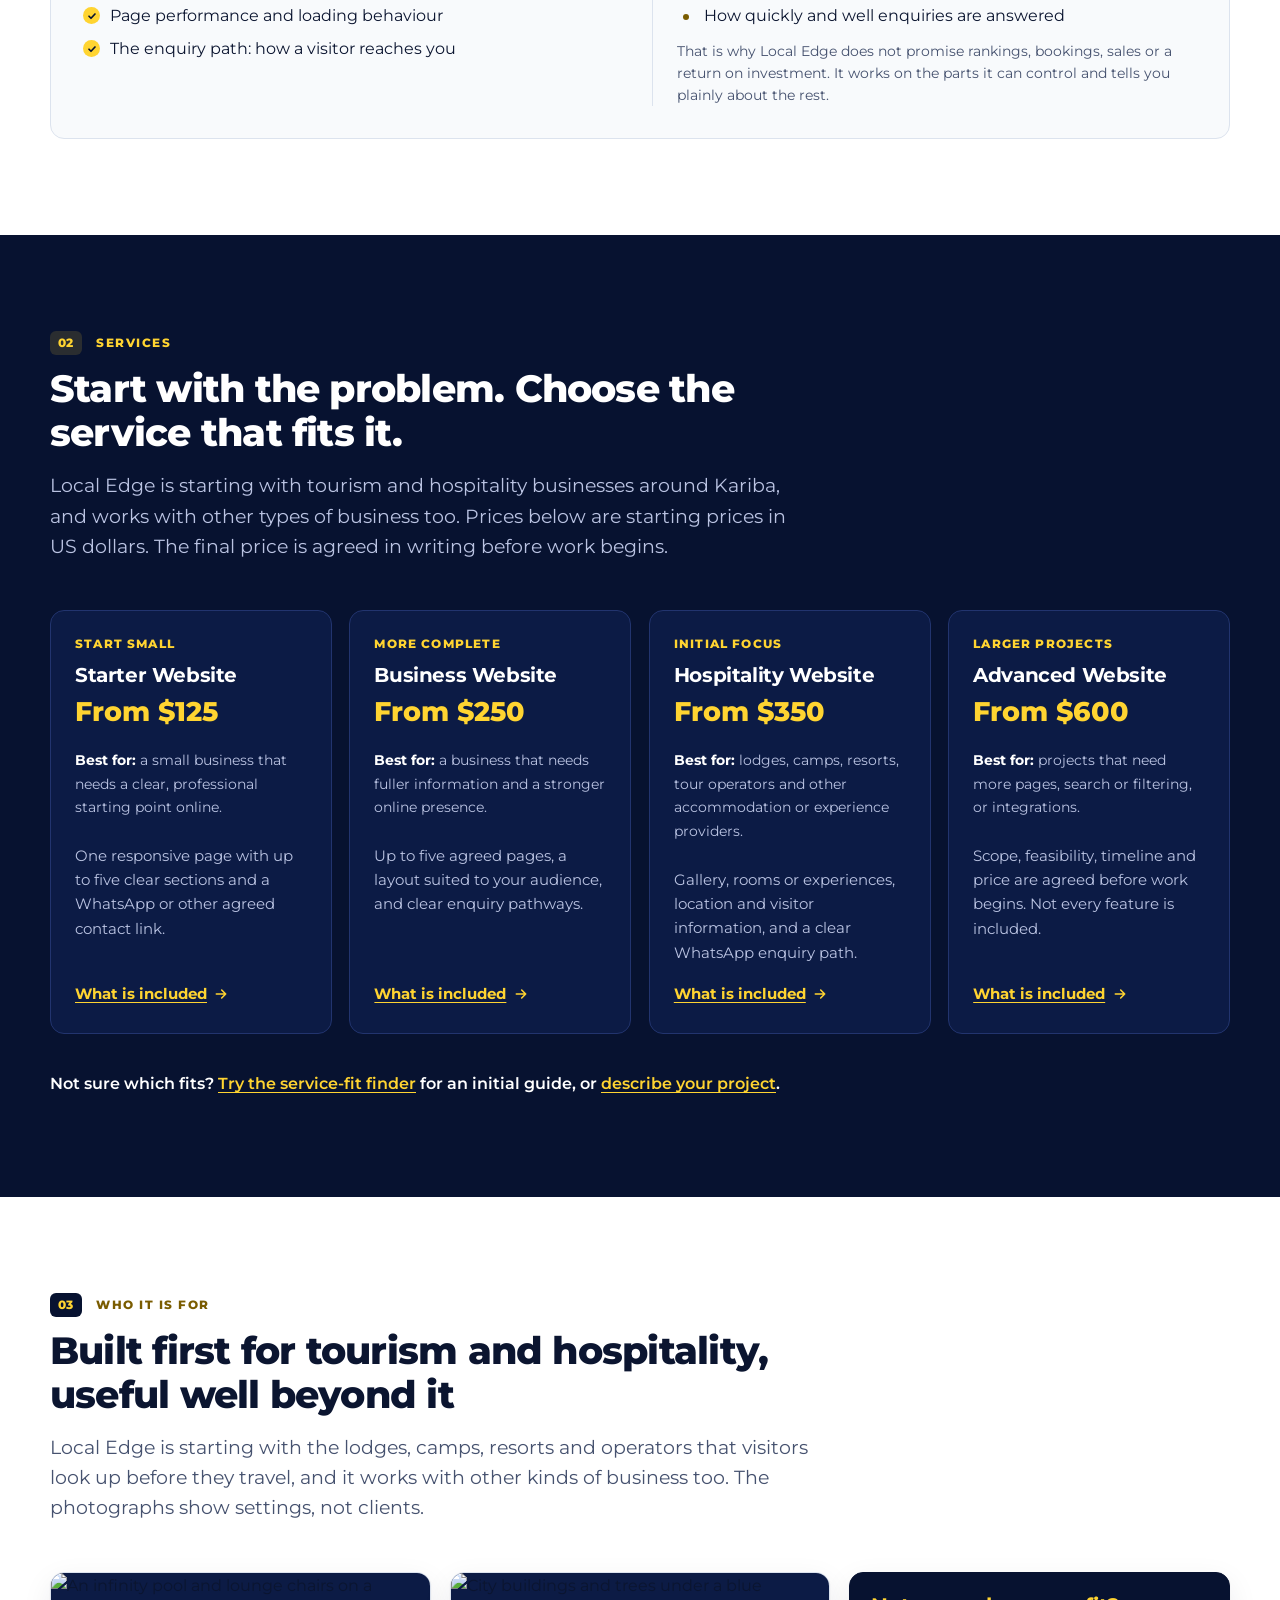
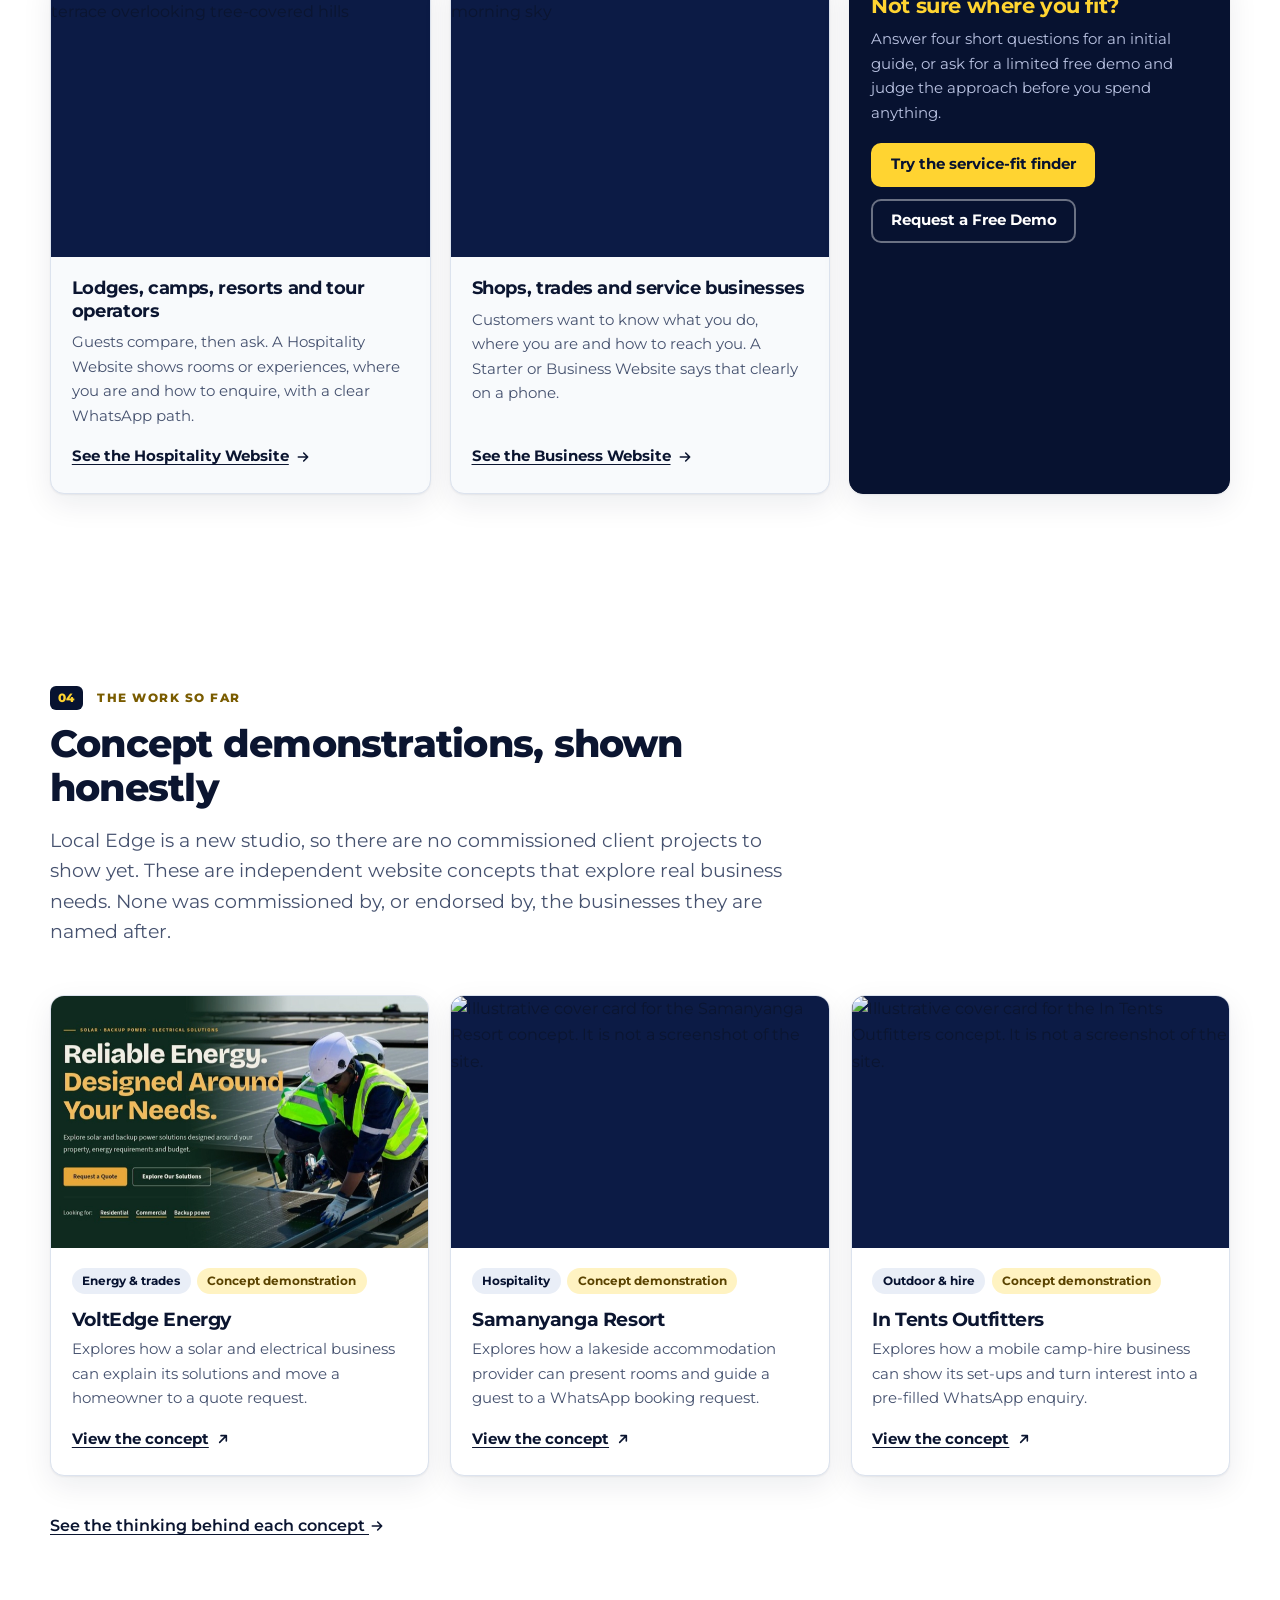
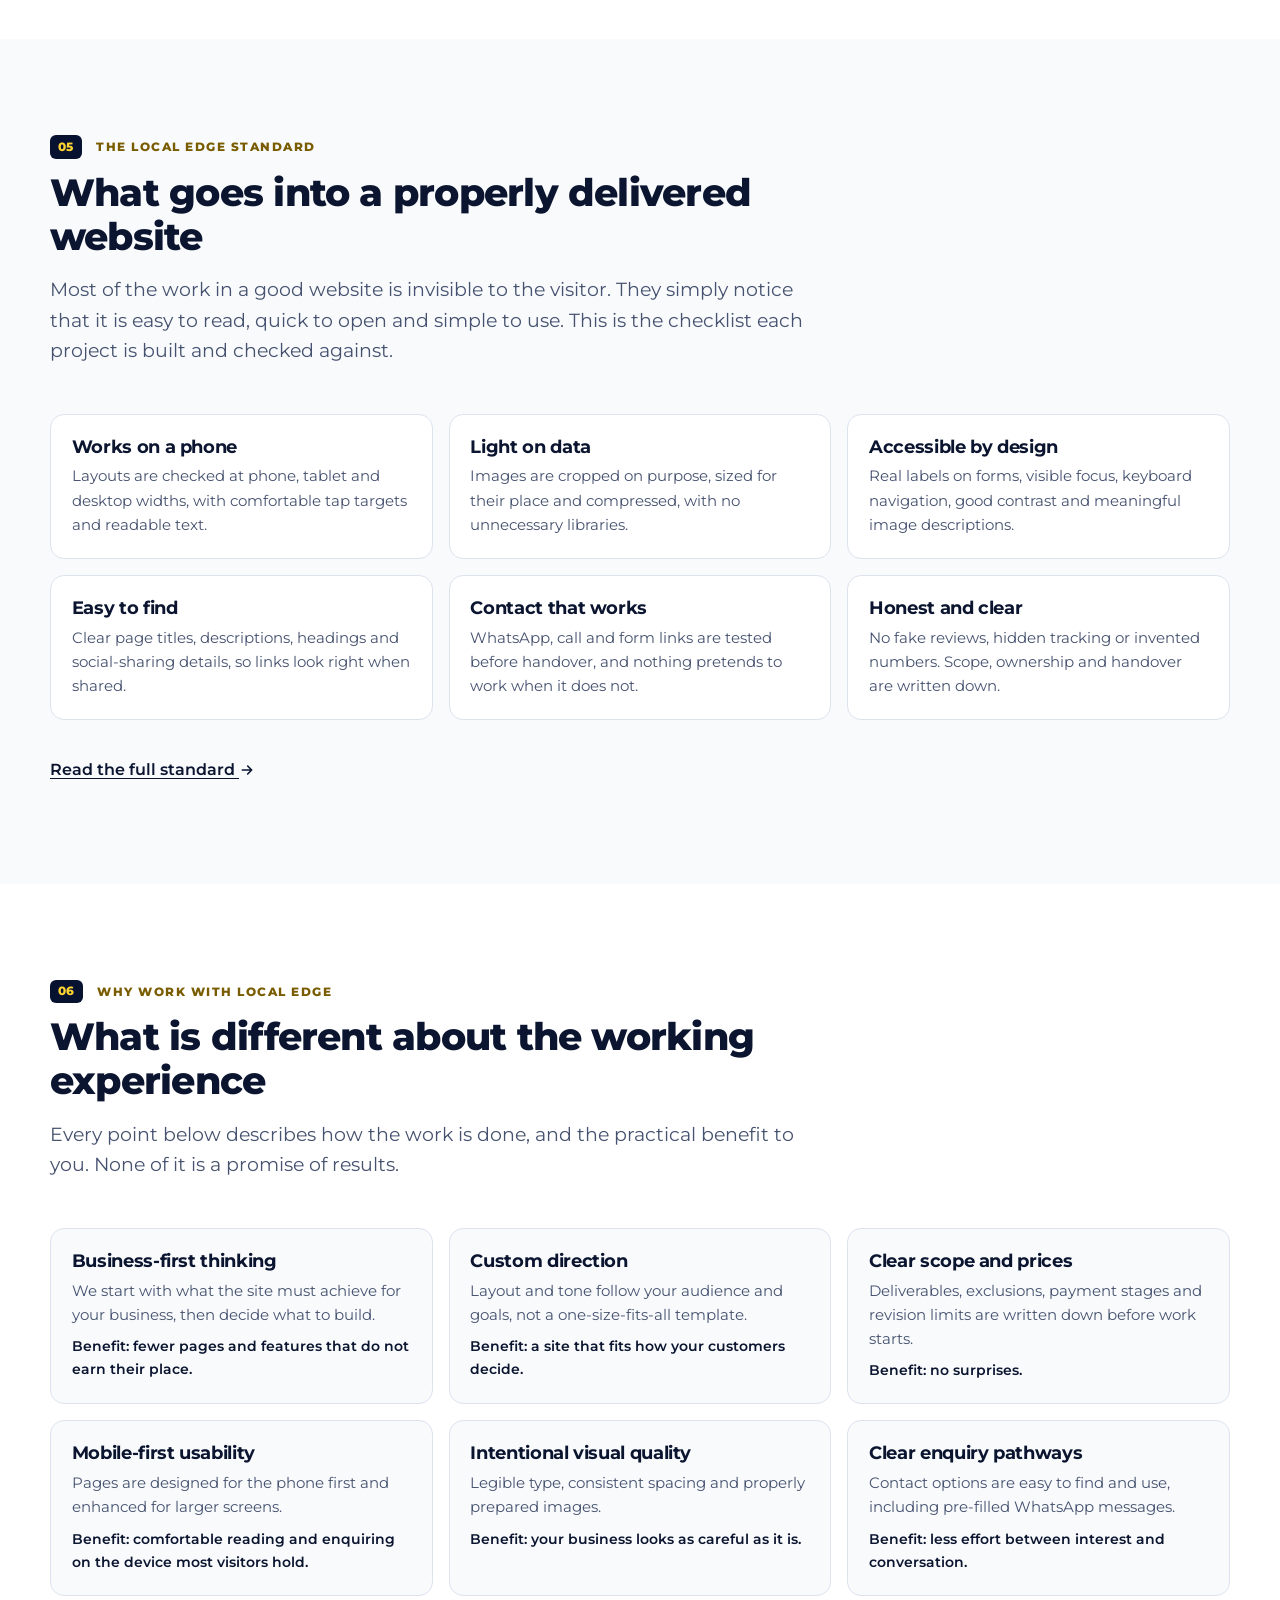
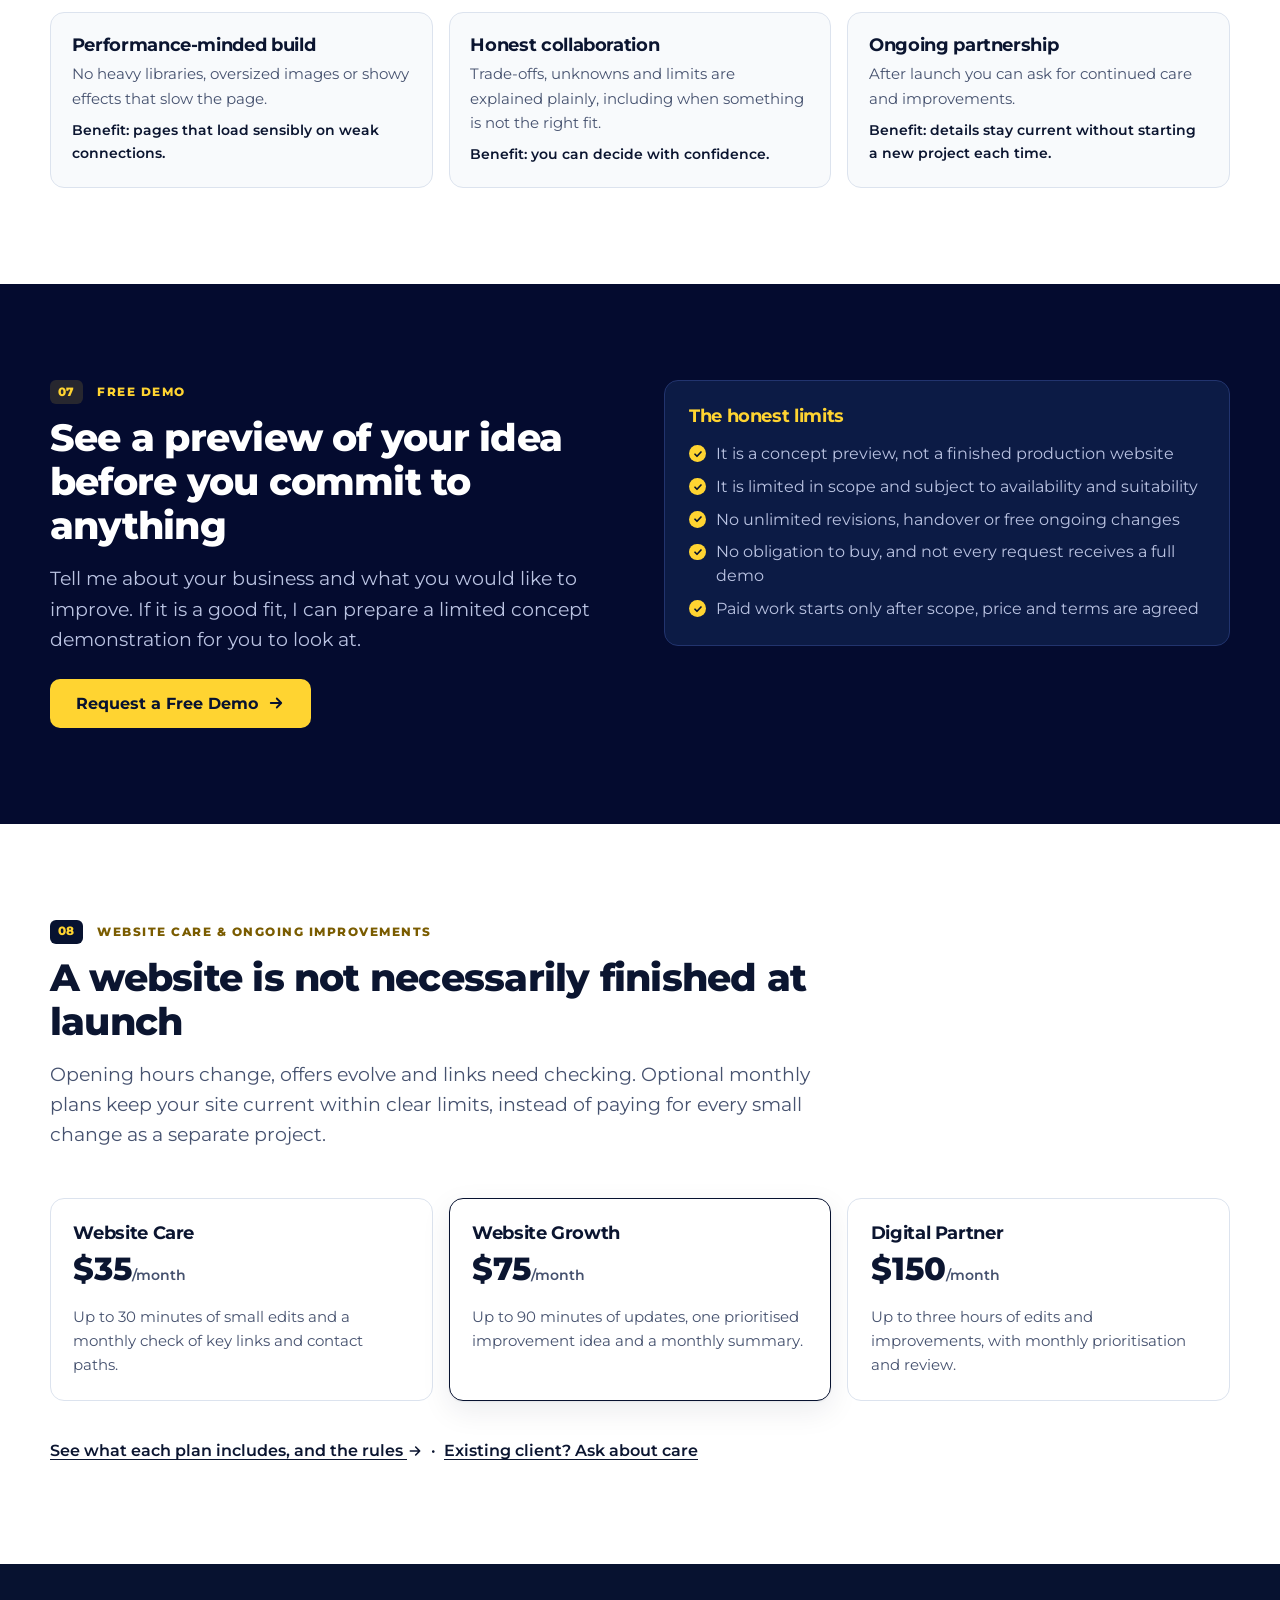
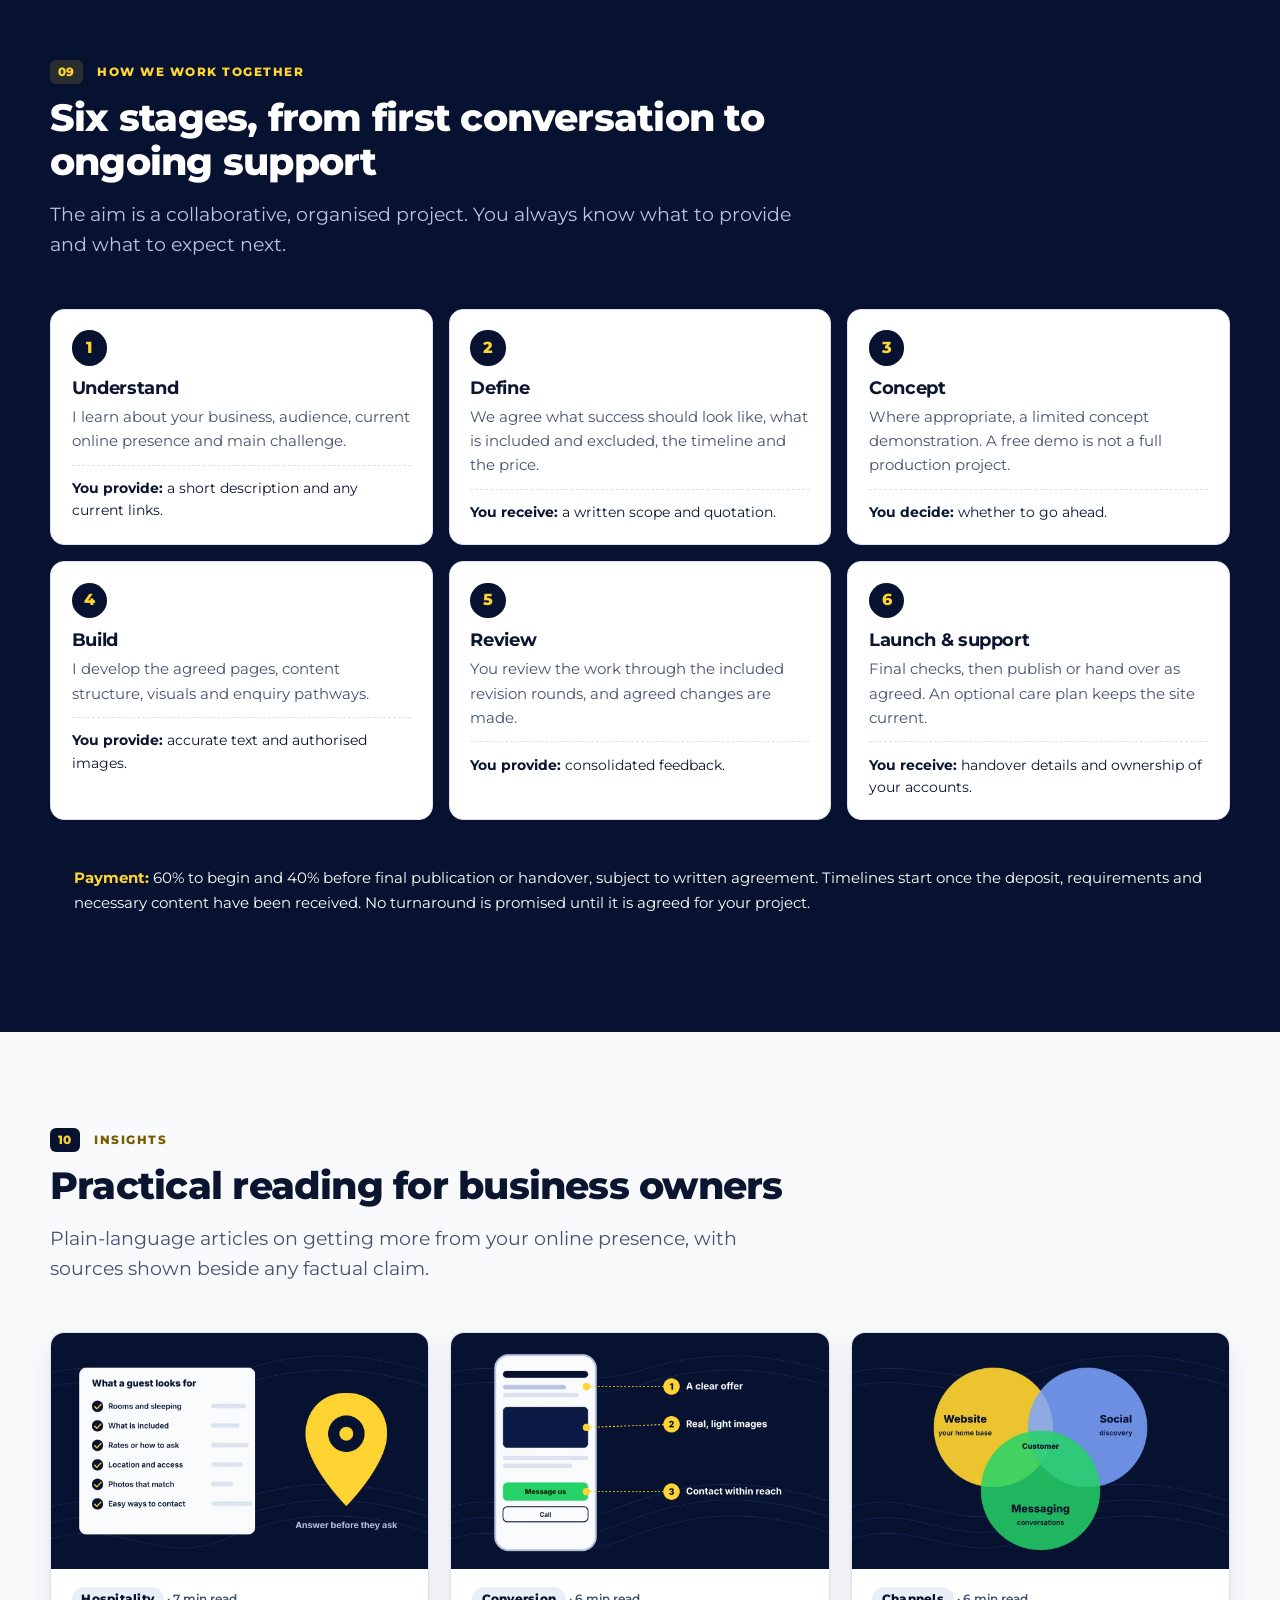
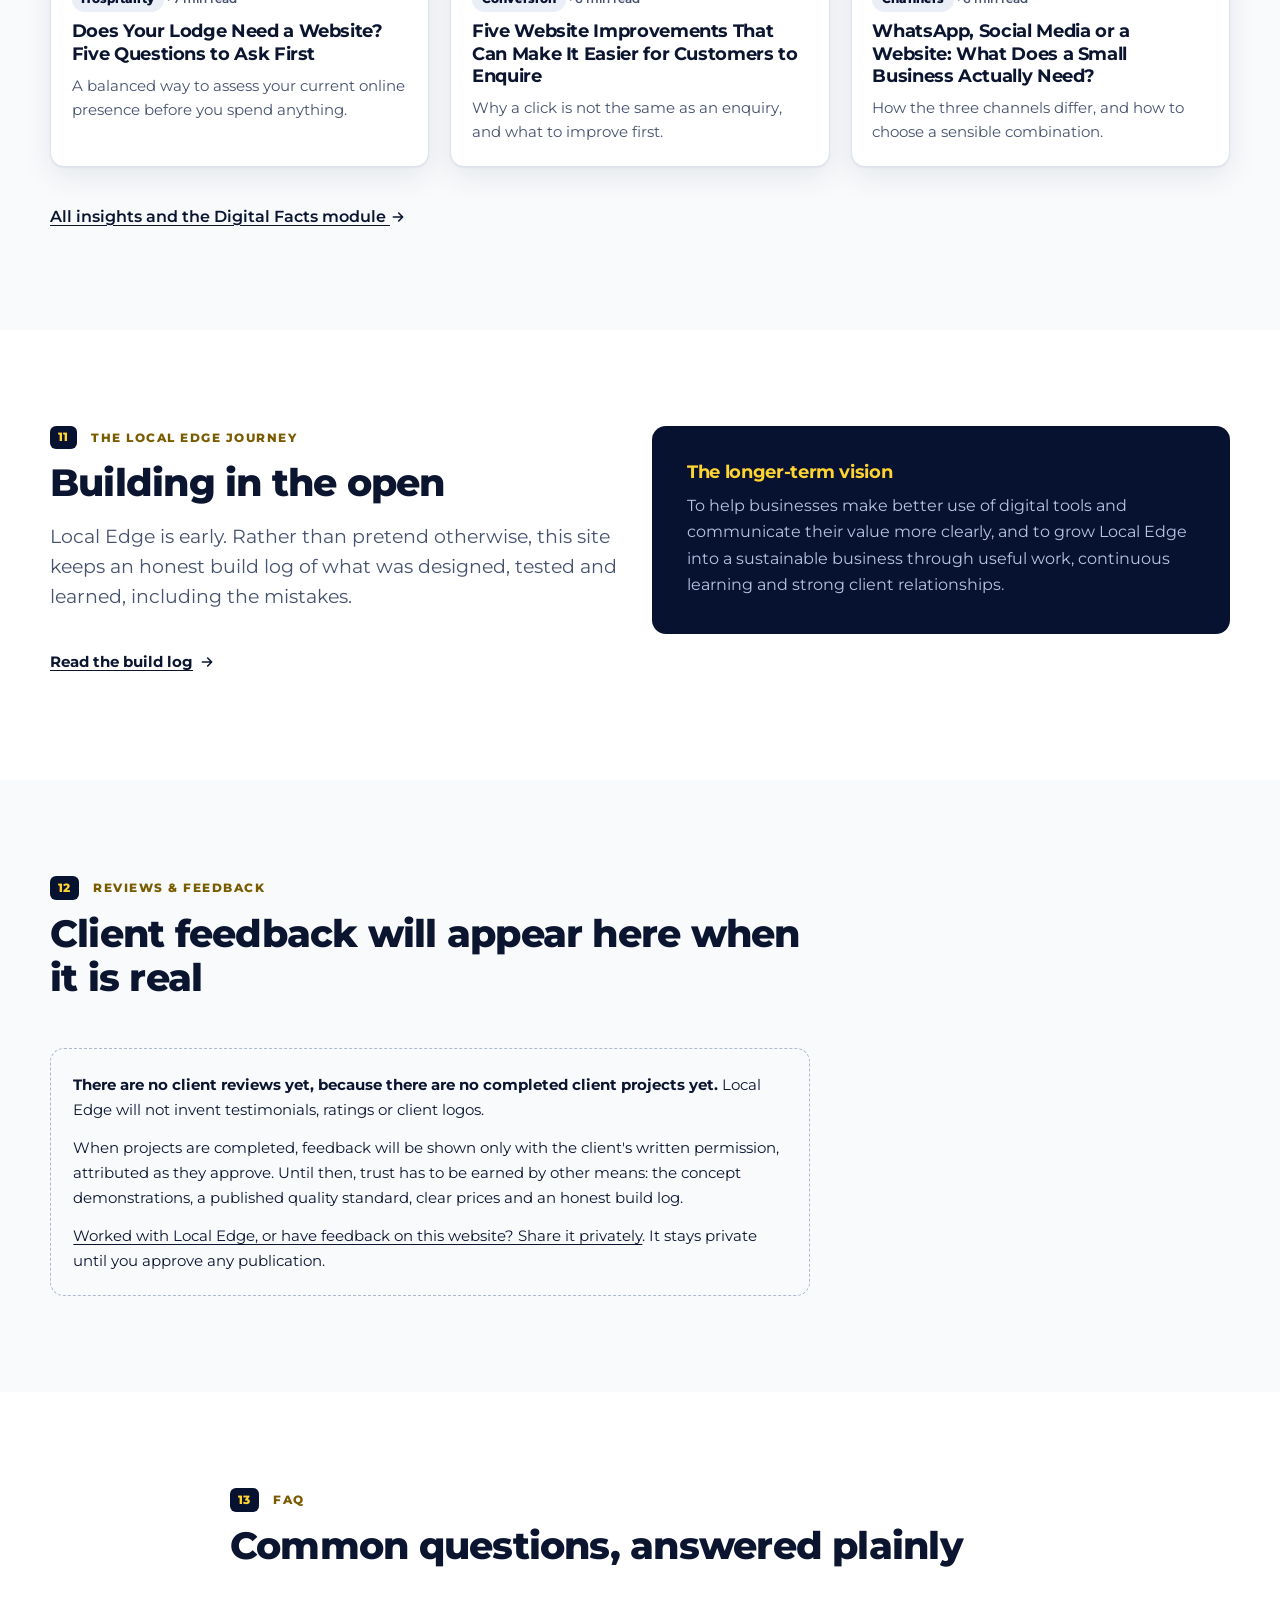
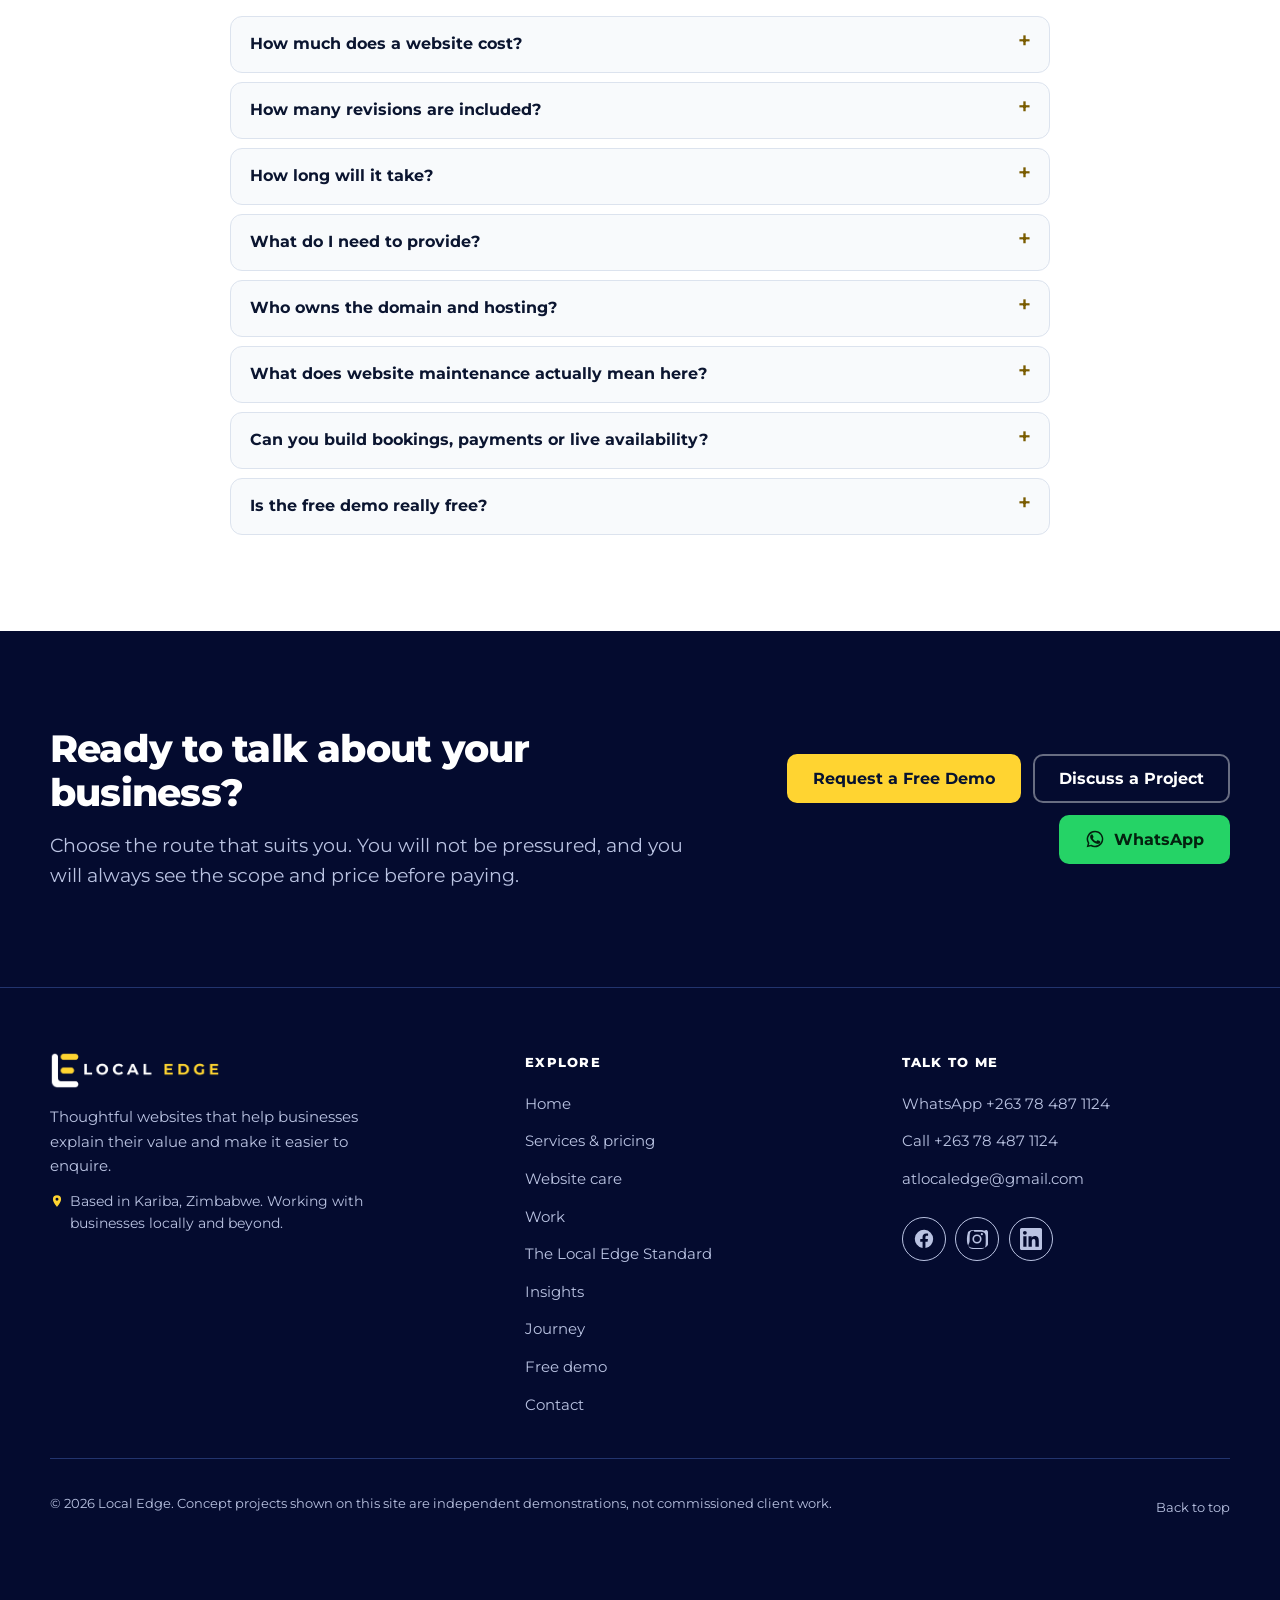
==== commit 19dafbc6: "Add files via upload" ====
--- a/index.html
+++ b/index.html
@@ -5,8 +5,8 @@
   
   <meta name="viewport" content="width=device-width, initial-scale=1.0">
   <script>document.documentElement.className='js'</script>
-  <title>Local Edge | Website Design in Kariba &amp; Zimbabwe</title>
-  <meta name="description" content="Mobile-first websites for tourism, hospitality and service businesses in Kariba and across Zimbabwe. Clear scope, practical design and easier enquiries. Request a limited free demo.">
+  <title>Local Edge | Thoughtful Websites for Businesses in Kariba and Zimbabwe</title>
+  <meta name="description" content="Local Edge designs clear, mobile-first websites that help businesses explain their value and make it easier to enquire. Based in Kariba, Zimbabwe. Request a free demo.">
   <link rel="canonical" href="https://poppedcalf.github.io/Local-Edge/">
   <meta name="theme-color" content="#071230">
   <meta name="author" content="Amazing Tembo">
@@ -15,7 +15,7 @@
   <meta property="og:site_name" content="Local Edge">
   <meta property="og:locale" content="en_ZW">
   <meta property="og:title" content="Local Edge | Thoughtful Websites for Businesses in Kariba and Zimbabwe">
-  <meta property="og:description" content="Mobile-first websites for tourism, hospitality and service businesses in Kariba and across Zimbabwe. Clear scope, practical design and easier enquiries. Request a limited free demo.">
+  <meta property="og:description" content="Local Edge designs clear, mobile-first websites that help businesses explain their value and make it easier to enquire. Based in Kariba, Zimbabwe. Request a free demo.">
   <meta property="og:url" content="https://poppedcalf.github.io/Local-Edge/">
   <meta property="og:image" content="https://poppedcalf.github.io/Local-Edge/assets/images/og-local-edge.jpg">
   <meta property="og:image:width" content="1200">
@@ -23,7 +23,7 @@
   <meta property="og:image:alt" content="Local Edge: a stronger digital presence and a clearer path to your next customer">
   <meta name="twitter:card" content="summary_large_image">
   <meta name="twitter:title" content="Local Edge | Thoughtful Websites for Businesses in Kariba and Zimbabwe">
-  <meta name="twitter:description" content="Mobile-first websites for tourism, hospitality and service businesses in Kariba and across Zimbabwe. Clear scope, practical design and easier enquiries. Request a limited free demo.">
+  <meta name="twitter:description" content="Local Edge designs clear, mobile-first websites that help businesses explain their value and make it easier to enquire. Based in Kariba, Zimbabwe. Request a free demo.">
   <meta name="twitter:image" content="https://poppedcalf.github.io/Local-Edge/assets/images/og-local-edge.jpg">
 
   <link rel="icon" type="image/png" href="assets/logo-icon.png">
@@ -35,7 +35,7 @@
   <link href="https://fonts.googleapis.com/css2?family=Montserrat:wght@400;500;600;700;800&display=swap" rel="stylesheet">
   <link rel="stylesheet" href="styles.css">
   <script type="application/ld+json">
-  {"@context":"https://schema.org","@type":"ProfessionalService","name":"Local Edge","description":"Mobile-first website design and ongoing website care for tourism, hospitality and service businesses in Zimbabwe, based in Kariba.","url":"https://poppedcalf.github.io/Local-Edge/","image":"https://poppedcalf.github.io/Local-Edge/assets/images/og-local-edge.jpg","telephone":"+263784871124","email":"atlocaledge@gmail.com","founder":{"@type":"Person","name":"Amazing Tembo"},"areaServed":{"@type":"Country","name":"Zimbabwe"},"address":{"@type":"PostalAddress","addressLocality":"Kariba","addressCountry":"ZW"},"sameAs":["https://www.facebook.com/profile.php?id=61580444944918","https://www.instagram.com/itzama_zing","https://www.linkedin.com/in/amazing-tembo-409262381"]}
+  {"@context":"https://schema.org","@type":"ProfessionalService","name":"Local Edge","description":"Website design and ongoing website care for businesses in Zimbabwe, based in Kariba.","url":"https://poppedcalf.github.io/Local-Edge/","image":"https://poppedcalf.github.io/Local-Edge/assets/images/og-local-edge.jpg","telephone":"+263784871124","email":"atlocaledge@gmail.com","founder":{"@type":"Person","name":"Amazing Tembo"},"areaServed":{"@type":"Country","name":"Zimbabwe"},"address":{"@type":"PostalAddress","addressLocality":"Kariba","addressCountry":"ZW"},"sameAs":["https://www.facebook.com/profile.php?id=61580444944918","https://www.instagram.com/itzama_zing","https://www.linkedin.com/in/amazing-tembo-409262381"]}
   </script>
 </head>
 <body class="page-home">
@@ -84,12 +84,12 @@
 
     <span id="top"></span>
     <!-- HERO -->
-    <section class="hero hero--contour" aria-labelledby="hero-title">
+    <section class="hero hero--contour hero--photo" aria-labelledby="hero-title">
       <div class="container hero-grid">
         <div class="hero-copy">
           <p class="loc-badge"><svg width="16" height="16" aria-hidden="true"><use href="#i-pin"/></svg> Based in Kariba, Zimbabwe. Working with businesses locally and beyond.</p>
           <h1 id="hero-title">A stronger digital presence. A clearer path to your next customer.</h1>
-          <p class="hero-sub">Local Edge plans and builds clear, mobile-first websites for tourism, hospitality and service businesses—helping customers understand the offer and find the next step to enquire.</p>
+          <p class="hero-sub">Local Edge designs thoughtful websites that help businesses explain their value, show their strengths and turn online interest into meaningful enquiries.</p>
           <div class="btn-row">
             <a class="btn btn-gold" href="demo.html">Request a Free Demo <svg width="18" height="18" aria-hidden="true"><use href="#i-arrow"/></svg></a>
             <a class="btn btn-ghost" href="work.html">Explore the Work</a>
@@ -148,7 +148,28 @@
           <li class="reveal"><span class="job-n" aria-hidden="true">D</span><h3>Contact</h3><p>Can I ask a question or request a quote in a moment, without friction?</p></li>
         </ol>
 
-        <p class="fine purpose-note">Local Edge focuses on the parts a website can control—clarity, usability, presentation and the path to contact. Demand, pricing, reputation and how quickly enquiries are answered still depend on the business.</p>
+        <div class="control-box reveal">
+          <div>
+            <h3>What Local Edge can control</h3>
+            <ul class="list-check">
+              <li>Clarity of the message and structure of the pages</li>
+              <li>Usability on phones, tablets and desktops</li>
+              <li>Visual presentation and prepared images</li>
+              <li>Page performance and loading behaviour</li>
+              <li>The enquiry path: how a visitor reaches you</li>
+            </ul>
+          </div>
+          <div>
+            <h3>What also depends on your business</h3>
+            <ul class="list-dots">
+              <li>How many people find the site in the first place</li>
+              <li>Your pricing, offer and reputation</li>
+              <li>Customer demand and the time of year</li>
+              <li>How quickly and well enquiries are answered</li>
+            </ul>
+            <p class="fine">That is why Local Edge does not promise rankings, bookings, sales or a return on investment. It works on the parts it can control and tells you plainly about the rest.</p>
+          </div>
+        </div>
       </div>
     </section>
 
@@ -198,11 +219,50 @@
       </div>
     </section>
 
+    <!-- WHO IT IS FOR -->
+    <section class="section section--light" aria-labelledby="who-title">
+      <div class="container">
+        <div class="sec-head">
+          <p class="kicker"><span>03</span> Who it is for</p>
+          <h2 id="who-title">Built first for tourism and hospitality, useful well beyond it</h2>
+          <p class="lead">Local Edge is starting with the lodges, camps, resorts and operators that visitors look up before they travel, and it works with other kinds of business too. The photographs show settings, not clients.</p>
+        </div>
+        <div class="who-grid">
+          <article class="who-card reveal">
+            <img src="assets/images/photo-hospitality.webp" alt="An infinity pool and lounge chairs on a terrace overlooking tree-covered hills" width="800" height="600" loading="lazy">
+            <div class="who-body">
+              <h3>Lodges, camps, resorts and tour operators</h3>
+              <p>Guests compare, then ask. A Hospitality Website shows rooms or experiences, where you are and how to enquire, with a clear WhatsApp path.</p>
+              <a class="more" href="services.html#hospitality">See the Hospitality Website <svg width="16" height="16" aria-hidden="true"><use href="#i-arrow"/></svg></a>
+            </div>
+          </article>
+          <article class="who-card reveal">
+            <img src="assets/images/photo-town.webp" alt="City buildings and trees under a blue morning sky" width="800" height="600" loading="lazy">
+            <div class="who-body">
+              <h3>Shops, trades and service businesses</h3>
+              <p>Customers want to know what you do, where you are and how to reach you. A Starter or Business Website says that clearly on a phone.</p>
+              <a class="more" href="services.html#business">See the Business Website <svg width="16" height="16" aria-hidden="true"><use href="#i-arrow"/></svg></a>
+            </div>
+          </article>
+          <article class="who-card who-card--cta reveal">
+            <div class="who-body">
+              <h3>Not sure where you fit?</h3>
+              <p>Answer four short questions for an initial guide, or ask for a limited free demo and judge the approach before you spend anything.</p>
+              <div class="btn-row">
+                <a class="btn btn-gold btn-sm" href="services.html#finder">Try the service-fit finder</a>
+                <a class="btn btn-ghost btn-sm" href="demo.html">Request a Free Demo</a>
+              </div>
+            </div>
+          </article>
+        </div>
+      </div>
+    </section>
+
     <!-- FEATURED WORK -->
     <section class="section section--light" aria-labelledby="work-title">
       <div class="container">
         <div class="sec-head">
-          <p class="kicker"><span>03</span> The work so far</p>
+          <p class="kicker"><span>04</span> The work so far</p>
           <h2 id="work-title">Concept demonstrations, shown honestly</h2>
           <p class="lead">Local Edge is a new studio, so there are no commissioned client projects to show yet. These are independent website concepts that explore real business needs. None was commissioned by, or endorsed by, the businesses they are named after.</p>
         </div>
@@ -219,7 +279,9 @@
             </div>
           </article>
           <article class="work-card reveal">
-            <a class="frame" href="https://poppedcalf.github.io/smanyanga-resort-prototype/" target="_blank" rel="noopener noreferrer" aria-label="Open the Samanyanga Resort live concept"><img src="assets/images/portfolio-samanyanga-cover.svg" alt="Illustrative cover art for the Samanyanga Resort website concept, showing a Kariba lakeside setting. Open the concept to view the actual website." width="1440" height="960" loading="lazy"><span class="frame-note">Illustrative cover · open live concept</span></a>
+            <a class="frame" href="https://poppedcalf.github.io/smanyanga-resort-prototype/" target="_blank" rel="noopener noreferrer" aria-label="Open the Samanyanga Resort concept">
+              <img src="assets/images/portfolio-samanyanga-cover.svg" alt="Illustrative cover card for the Samanyanga Resort concept. It is not a screenshot of the site." width="1440" height="960" loading="lazy">
+            </a>
             <div class="work-body">
               <div class="tags"><span class="tag">Hospitality</span><span class="tag tag-concept">Concept demonstration</span></div>
               <h3>Samanyanga Resort</h3>
@@ -228,7 +290,9 @@
             </div>
           </article>
           <article class="work-card reveal">
-            <a class="frame" href="https://poppedcalf.github.io/in-tents-outfitters-prototype.html#camps" target="_blank" rel="noopener noreferrer" aria-label="Open the In Tents Outfitters live concept"><img src="assets/images/portfolio-in-tents-cover.svg" alt="Illustrative cover art for the In Tents Outfitters website concept, showing a mobile camp and tent. Open the concept to view the actual website." width="1440" height="960" loading="lazy"><span class="frame-note">Illustrative cover · open live concept</span></a>
+            <a class="frame" href="https://poppedcalf.github.io/in-tents-outfitters-prototype.html#camps" target="_blank" rel="noopener noreferrer" aria-label="Open the In Tents Outfitters concept">
+              <img src="assets/images/portfolio-in-tents-cover.svg" alt="Illustrative cover card for the In Tents Outfitters concept. It is not a screenshot of the site." width="1440" height="960" loading="lazy">
+            </a>
             <div class="work-body">
               <div class="tags"><span class="tag">Outdoor &amp; hire</span><span class="tag tag-concept">Concept demonstration</span></div>
               <h3>In Tents Outfitters</h3>
@@ -245,7 +309,7 @@
     <section class="section section--paper" aria-labelledby="std-title">
       <div class="container">
         <div class="sec-head">
-          <p class="kicker"><span>04</span> The Local Edge Standard</p>
+          <p class="kicker"><span>05</span> The Local Edge Standard</p>
           <h2 id="std-title">What goes into a properly delivered website</h2>
           <p class="lead">Most of the work in a good website is invisible to the visitor. They simply notice that it is easy to read, quick to open and simple to use. This is the checklist each project is built and checked against.</p>
         </div>
@@ -265,15 +329,20 @@
     <section class="section section--light" aria-labelledby="why-title">
       <div class="container">
         <div class="sec-head">
-          <p class="kicker"><span>05</span> Why work with Local Edge</p>
-          <h2 id="why-title">A practical working relationship, not just a visual refresh</h2>
+          <p class="kicker"><span>06</span> Why work with Local Edge</p>
+          <h2 id="why-title">What is different about the working experience</h2>
           <p class="lead">Every point below describes how the work is done, and the practical benefit to you. None of it is a promise of results.</p>
         </div>
         <ul class="why-grid">
-          <li class="reveal"><h3>Start with the business goal</h3><p>I clarify what a visitor should understand or do before deciding which pages and features are worth building. <em>Benefit: less spend on features that do not serve the goal.</em></p></li>
-          <li class="reveal"><h3>Built for your audience</h3><p>The structure, words and visual direction are shaped around your customers and how they decide—not just around a trendy look. <em>Benefit: a clearer fit between your offer and the people you want to reach.</em></p></li>
-          <li class="reveal"><h3>Scope and price in writing</h3><p>Deliverables, exclusions, revision rounds, payment stages and ownership are agreed before paid work begins. <em>Benefit: you can make an informed decision before committing.</em></p></li>
-          <li class="reveal"><h3>Honest collaboration</h3><p>Limits and trade-offs are explained, concept work is labelled clearly, and handover is planned from the start. <em>Benefit: no inflated promises or confusion about what you are buying.</em></p></li>
+          <li class="reveal"><h3>Business-first thinking</h3><p>We start with what the site must achieve for your business, then decide what to build. <em>Benefit: fewer pages and features that do not earn their place.</em></p></li>
+          <li class="reveal"><h3>Custom direction</h3><p>Layout and tone follow your audience and goals, not a one-size-fits-all template. <em>Benefit: a site that fits how your customers decide.</em></p></li>
+          <li class="reveal"><h3>Clear scope and prices</h3><p>Deliverables, exclusions, payment stages and revision limits are written down before work starts. <em>Benefit: no surprises.</em></p></li>
+          <li class="reveal"><h3>Mobile-first usability</h3><p>Pages are designed for the phone first and enhanced for larger screens. <em>Benefit: comfortable reading and enquiring on the device most visitors hold.</em></p></li>
+          <li class="reveal"><h3>Intentional visual quality</h3><p>Legible type, consistent spacing and properly prepared images. <em>Benefit: your business looks as careful as it is.</em></p></li>
+          <li class="reveal"><h3>Clear enquiry pathways</h3><p>Contact options are easy to find and use, including pre-filled WhatsApp messages. <em>Benefit: less effort between interest and conversation.</em></p></li>
+          <li class="reveal"><h3>Performance-minded build</h3><p>No heavy libraries, oversized images or showy effects that slow the page. <em>Benefit: pages that load sensibly on weak connections.</em></p></li>
+          <li class="reveal"><h3>Honest collaboration</h3><p>Trade-offs, unknowns and limits are explained plainly, including when something is not the right fit. <em>Benefit: you can decide with confidence.</em></p></li>
+          <li class="reveal"><h3>Ongoing partnership</h3><p>After launch you can ask for continued care and improvements. <em>Benefit: details stay current without starting a new project each time.</em></p></li>
         </ul>
       </div>
     </section>
@@ -282,7 +351,7 @@
     <section class="section section--dark demo-band" aria-labelledby="demo-title">
       <div class="container demo-grid">
         <div>
-          <p class="kicker"><span>06</span> Free demo</p>
+          <p class="kicker"><span>07</span> Free demo</p>
           <h2 id="demo-title">See a preview of your idea before you commit to anything</h2>
           <p class="lead">Tell me about your business and what you would like to improve. If it is a good fit, I can prepare a limited concept demonstration for you to look at.</p>
           <div class="btn-row">
@@ -306,7 +375,7 @@
     <section class="section section--light" aria-labelledby="care-title">
       <div class="container">
         <div class="sec-head">
-          <p class="kicker"><span>07</span> Website care &amp; ongoing improvements</p>
+          <p class="kicker"><span>08</span> Website care &amp; ongoing improvements</p>
           <h2 id="care-title">A website is not necessarily finished at launch</h2>
           <p class="lead">Opening hours change, offers evolve and links need checking. Optional monthly plans keep your site current within clear limits, instead of paying for every small change as a separate project.</p>
         </div>
@@ -315,7 +384,7 @@
           <article class="care-card care-card--mid reveal"><h3>Website Growth</h3><p class="price"><span data-retainer="growth">$75</span><small>/month</small></p><p>Up to 90 minutes of updates, one prioritised improvement idea and a monthly summary.</p></article>
           <article class="care-card reveal"><h3>Digital Partner</h3><p class="price"><span data-retainer="partner">$150</span><small>/month</small></p><p>Up to three hours of edits and improvements, with monthly prioritisation and review.</p></article>
         </div>
-        <p class="after-grid"><a href="services.html#care">See what each plan includes, and the rules <svg width="16" height="16" aria-hidden="true"><use href="#i-arrow"/></svg></a> &nbsp;&middot;&nbsp; <a href="https://wa.me/263784871124?text=Hello%20Local%20Edge%2C%20I&#x27;m%20an%20existing%20client%20and%20I&#x27;d%20like%20to%20ask%20about%20a%20website%20care%20plan" target="_blank" rel="noopener noreferrer">Existing client? Ask about care</a></p>
+        <p class="after-grid"><a href="services.html#care">See what each plan includes, and the rules <svg width="16" height="16" aria-hidden="true"><use href="#i-arrow"/></svg></a> &nbsp;&middot;&nbsp; <a href="https://wa.me/263784871124?text=Hi%20Amazing%2C%20I&#x27;m%20an%20existing%20client%20and%20I&#x27;d%20like%20to%20ask%20about%20a%20website%20care%20plan" target="_blank" rel="noopener noreferrer">Existing client? Ask about care</a></p>
       </div>
     </section>
 
@@ -323,17 +392,17 @@
     <section class="section section--navy" id="process" aria-labelledby="process-title">
       <div class="container">
         <div class="sec-head">
-          <p class="kicker"><span>08</span> How we work together</p>
+          <p class="kicker"><span>09</span> How we work together</p>
           <h2 id="process-title">Six stages, from first conversation to ongoing support</h2>
           <p class="lead">The aim is a collaborative, organised project. You always know what to provide and what to expect next.</p>
         </div>
         <ol class="process">
-          <li class="reveal"><span class="step-n">1</span><h3>Understand</h3><p>Clarify your audience, current online presence and main business challenge.</p><p class="you"><strong>You provide:</strong> a short description and current links.</p></li>
-          <li class="reveal"><span class="step-n">2</span><h3>Define</h3><p>Agree deliverables, exclusions, price and timeline in writing.</p><p class="you"><strong>You receive:</strong> a written scope and quotation.</p></li>
-          <li class="reveal"><span class="step-n">3</span><h3>Concept</h3><p>Where appropriate, review a limited concept—not a finished production website.</p><p class="you"><strong>You decide:</strong> whether to proceed.</p></li>
-          <li class="reveal"><span class="step-n">4</span><h3>Build</h3><p>Build the agreed pages, content structure, visuals and enquiry pathways.</p><p class="you"><strong>You provide:</strong> accurate information and authorised images.</p></li>
-          <li class="reveal"><span class="step-n">5</span><h3>Review</h3><p>Review the work within the included revision rounds and send consolidated feedback.</p><p class="you"><strong>You provide:</strong> one clear set of notes per round.</p></li>
-          <li class="reveal"><span class="step-n">6</span><h3>Launch &amp; support</h3><p>Complete final checks, then publish or hand over as agreed. Optional care can follow.</p><p class="you"><strong>You receive:</strong> handover details and agreed account ownership.</p></li>
+          <li class="reveal"><span class="step-n">1</span><h3>Understand</h3><p>I learn about your business, audience, current online presence and main challenge.</p><p class="you"><strong>You provide:</strong> a short description and any current links.</p></li>
+          <li class="reveal"><span class="step-n">2</span><h3>Define</h3><p>We agree what success should look like, what is included and excluded, the timeline and the price.</p><p class="you"><strong>You receive:</strong> a written scope and quotation.</p></li>
+          <li class="reveal"><span class="step-n">3</span><h3>Concept</h3><p>Where appropriate, a limited concept demonstration. A free demo is not a full production project.</p><p class="you"><strong>You decide:</strong> whether to go ahead.</p></li>
+          <li class="reveal"><span class="step-n">4</span><h3>Build</h3><p>I develop the agreed pages, content structure, visuals and enquiry pathways.</p><p class="you"><strong>You provide:</strong> accurate text and authorised images.</p></li>
+          <li class="reveal"><span class="step-n">5</span><h3>Review</h3><p>You review the work through the included revision rounds, and agreed changes are made.</p><p class="you"><strong>You provide:</strong> consolidated feedback.</p></li>
+          <li class="reveal"><span class="step-n">6</span><h3>Launch &amp; support</h3><p>Final checks, then publish or hand over as agreed. An optional care plan keeps the site current.</p><p class="you"><strong>You receive:</strong> handover details and ownership of your accounts.</p></li>
         </ol>
         <div class="pay-box reveal">
           <p><strong>Payment:</strong> <span data-pay="deposit">60</span>% to begin and <span data-pay="final">40</span>% before final publication or handover, subject to written agreement. Timelines start once the deposit, requirements and necessary content have been received. No turnaround is promised until it is agreed for your project.</p>
@@ -345,7 +414,7 @@
     <section class="section section--paper" aria-labelledby="ins-title">
       <div class="container">
         <div class="sec-head">
-          <p class="kicker"><span>09</span> Insights</p>
+          <p class="kicker"><span>10</span> Insights</p>
           <h2 id="ins-title">Practical reading for business owners</h2>
           <p class="lead">Plain-language articles on getting more from your online presence, with sources shown beside any factual claim.</p>
         </div>
@@ -377,7 +446,7 @@
     <section class="section section--light" aria-labelledby="jr-title">
       <div class="container jr-grid">
         <div>
-          <p class="kicker"><span>10</span> The Local Edge journey</p>
+          <p class="kicker"><span>11</span> The Local Edge journey</p>
           <h2 id="jr-title">Building in the open</h2>
           <p class="lead">Local Edge is early. Rather than pretend otherwise, this site keeps an honest build log of what was designed, tested and learned, including the mistakes.</p>
           <p><a class="more" href="journey.html">Read the build log <svg width="16" height="16" aria-hidden="true"><use href="#i-arrow"/></svg></a></p>
@@ -393,13 +462,14 @@
     <section class="section section--paper" id="reviews" aria-labelledby="rev-title">
       <div class="container">
         <div class="sec-head">
-          <p class="kicker"><span>11</span> Reviews &amp; feedback</p>
+          <p class="kicker"><span>12</span> Reviews &amp; feedback</p>
           <h2 id="rev-title">Client feedback will appear here when it is real</h2>
         </div>
         <div id="reviewList" class="review-list" hidden></div>
         <div id="reviewEmpty" class="review-empty">
-          <p><strong>No client reviews yet—and no invented testimonials.</strong> Local Edge is early; the concept projects, published standard and clear terms show the current work honestly.</p>
-          <p><a href="contact.html#feedback">Share private feedback</a>. Nothing will be published without your permission.</p>
+          <p><strong>There are no client reviews yet, because there are no completed client projects yet.</strong> Local Edge will not invent testimonials, ratings or client logos.</p>
+          <p>When projects are completed, feedback will be shown only with the client's written permission, attributed as they approve. Until then, trust has to be earned by other means: the concept demonstrations, a published quality standard, clear prices and an honest build log.</p>
+          <p><a href="contact.html#feedback">Worked with Local Edge, or have feedback on this website? Share it privately</a>. It stays private until you approve any publication.</p>
         </div>
       </div>
     </section>
@@ -408,16 +478,18 @@
     <section class="section section--light" id="faq" aria-labelledby="faq-title">
       <div class="container narrow">
         <div class="sec-head">
-          <p class="kicker"><span>12</span> FAQ</p>
+          <p class="kicker"><span>13</span> FAQ</p>
           <h2 id="faq-title">Common questions, answered plainly</h2>
         </div>
         <div class="faq">
-          <details><summary>How much does a website cost?</summary><p>Starting prices are <span data-price="starter">$125</span> for Starter, <span data-price="business">$250</span> for Business, <span data-price="hospitality">$350</span> for Hospitality and <span data-price="advanced">$600</span> for Advanced. The final scope and price are agreed in writing first. <a href="services.html#packages">Compare packages</a>.</p></details>
-          <details><summary>How many revisions are included?</summary><p>One revision round for Starter and two for Business and Hospitality websites, within the agreed scope. Advanced projects define revisions in the quotation.</p></details>
-          <details><summary>How long will it take?</summary><p>Timelines depend on the project and how quickly content and feedback arrive. The delivery window is agreed before work begins.</p></details>
-          <details><summary>What do I need to provide?</summary><p>Accurate business information and images you are authorised to use. Copywriting, photography or image sourcing is included only when the quotation says so.</p></details>
-          <details><summary>Can you build bookings, payments or live availability?</summary><p>These need a feasibility assessment and separate quotation. Standard packages provide enquiry or booking-request paths, not a live reservation engine or online payment system.</p></details>
-          <details><summary>Is the free demo really free?</summary><p>Yes, as a limited concept preview subject to availability and suitability. It is not a finished production website, and there is no obligation to buy. <a href="demo.html">See how it works</a>.</p></details>
+          <details><summary>How much does a website cost?</summary><p>Starting prices are <span data-price="starter">$125</span> for a Starter Website, <span data-price="business">$250</span> for a Business Website, <span data-price="hospitality">$350</span> for a Hospitality Website and <span data-price="advanced">$600</span> for an Advanced Website. The final price depends on the agreed deliverables, content, integrations and complexity, and is confirmed in a written quotation before work begins. <a href="services.html#packages">See what each package includes</a>.</p></details>
+          <details><summary>How many revisions are included?</summary><p>One revision round for a Starter Website and two for Business and Hospitality websites, within the agreed scope. Advanced projects agree this in the quotation. Substantial changes beyond the agreed scope may be quoted separately.</p></details>
+          <details><summary>How long will it take?</summary><p>It depends on the size of the project and how quickly content and feedback arrive. No turnaround is promised until it is agreed for your project, and timelines start once the deposit, requirements and necessary content are received.</p></details>
+          <details><summary>What do I need to provide?</summary><p>Accurate business information and images you are authorised to use. Writing a large amount of copy, photography or sourcing images is not automatically included unless the quotation says so.</p></details>
+          <details><summary>Who owns the domain and hosting?</summary><p>Where practical, you own the domain and your hosting or service accounts and pay third-party costs directly. Domains, hosting, premium tools and subscriptions are excluded from package prices unless the quotation says otherwise. Final ownership and handover are agreed in writing.</p></details>
+          <details><summary>What does website maintenance actually mean here?</summary><p>For the static websites Local Edge builds, it means small content edits, checking links and contact paths, testing agreed forms, and agreed improvements. There are no software or plugin updates to manage, and there is no continuous monitoring or uptime guarantee. <a href="services.html#care">See the care plans</a>.</p></details>
+          <details><summary>Can you build bookings, payments or live availability?</summary><p>These need a separate feasibility assessment and quotation. The standard packages include WhatsApp and form-based enquiry or booking-request pathways, not a reservation system or online payment processing.</p></details>
+          <details><summary>Is the free demo really free?</summary><p>Yes, with limits. It is a concept preview, subject to availability and suitability, with no obligation to buy. See <a href="demo.html">how it works</a>.</p></details>
         </div>
       </div>
     </section>
@@ -432,7 +504,7 @@
         <div class="cta-actions">
           <a class="btn btn-gold" href="demo.html">Request a Free Demo</a>
           <a class="btn btn-ghost" href="contact.html">Discuss a Project</a>
-          <a class="btn btn-whatsapp" href="https://wa.me/263784871124?text=Hello%20Local%20Edge%2C%20I&#x27;d%20like%20to%20talk%20about%20a%20website%20for%20my%20business" target="_blank" rel="noopener noreferrer"><svg width="20" height="20" aria-hidden="true"><use href="#i-whatsapp"/></svg> WhatsApp</a>
+          <a class="btn btn-whatsapp" href="https://wa.me/263784871124?text=Hi%20Amazing%2C%20I&#x27;d%20like%20to%20talk%20about%20a%20website%20for%20my%20business" target="_blank" rel="noopener noreferrer"><svg width="20" height="20" aria-hidden="true"><use href="#i-whatsapp"/></svg> WhatsApp</a>
         </div>
       </div>
     </section>
@@ -463,7 +535,7 @@
       <div>
         <p class="foot-h">Talk to me</p>
         <ul class="foot-contact">
-          <li><a href="https://wa.me/263784871124?text=Hello%20Local%20Edge%2C%20I&#x27;d%20like%20to%20ask%20about%20a%20website" target="_blank" rel="noopener noreferrer">WhatsApp +263 78 487 1124</a></li>
+          <li><a href="https://wa.me/263784871124?text=Hi%20Amazing%2C%20I&#x27;d%20like%20to%20ask%20about%20a%20website" target="_blank" rel="noopener noreferrer">WhatsApp +263 78 487 1124</a></li>
           <li><a href="tel:+263784871124">Call +263 78 487 1124</a></li>
           <li><a href="mailto:atlocaledge@gmail.com">atlocaledge@gmail.com</a></li>
         </ul>
@@ -480,7 +552,7 @@
     </div>
   </footer>
 
-  <a class="wa-float" data-wa-float href="https://wa.me/263784871124?text=Hello%20Local%20Edge%2C%20I&#x27;d%20like%20to%20ask%20about%20a%20website" target="_blank" rel="noopener noreferrer" aria-label="Chat on WhatsApp">
+  <a class="wa-float" data-wa-float href="https://wa.me/263784871124?text=Hi%20Amazing%2C%20I&#x27;d%20like%20to%20ask%20about%20a%20website" target="_blank" rel="noopener noreferrer" aria-label="Chat on WhatsApp">
     <svg width="28" height="28" aria-hidden="true"><use href="#i-whatsapp"/></svg>
   </a>
 
--- a/styles.css
+++ b/styles.css
@@ -210,10 +210,6 @@
 .frame { display: block; position: relative; aspect-ratio: 3 / 2; background: var(--navy-2); overflow: hidden; text-decoration: none !important; }
 .frame img { width: 100%; height: 100%; object-fit: cover; transition: transform .5s; }
 a.frame:hover img { transform: scale(1.03); }
-
-/* Portfolio cover labels: clear distinction between illustrative artwork and actual screenshots. */
-.frame-note { position: absolute; left: .85rem; bottom: .85rem; z-index: 2; max-width: calc(100% - 1.7rem); padding: .48rem .68rem; border: 1px solid rgba(255,255,255,.22); border-radius: 999px; background: rgba(7,18,48,.92); color: #fff; font-size: .72rem; font-weight: 700; line-height: 1.25; letter-spacing: .01em; box-shadow: 0 4px 16px rgba(0,0,0,.18); }
-a.frame:focus-visible { outline: 3px solid var(--gold); outline-offset: 4px; }
 .frame--pending { background: linear-gradient(135deg, var(--navy) 0%, var(--navy-2) 60%, #16296B 100%); }
 .pending-label { position: absolute; inset: 0; display: grid; place-content: center; text-align: center; padding: 1rem; color: var(--white); font-weight: 800; font-size: 1.3rem; line-height: 1.2; }
 .pending-label small { display: block; margin-top: .5rem; font-size: .8rem; font-weight: 600; color: var(--gold); }
@@ -285,6 +281,37 @@
 
 .cta-final { display: grid; gap: 1.6rem; align-items: center; }
 .cta-actions { align-items: stretch; }
+
+
+/* ---------- 6b. PHOTOGRAPHS (illustrative, always captioned or labelled) ---------- */
+.hero--photo {
+  background-color: var(--navy);
+  background-image: linear-gradient(90deg, rgba(7, 18, 48, .97) 0%, rgba(7, 18, 48, .9) 48%, rgba(7, 18, 48, .72) 100%), url("assets/images/hero-savanna.webp");
+  background-size: cover; background-position: center;
+}
+.hero--photo.hero--contour::before { opacity: .22; }
+.who-grid { display: grid; gap: 1.2rem; }
+.who-card { display: flex; flex-direction: column; background: var(--paper); border: 1px solid var(--line); border-radius: var(--radius); overflow: hidden; box-shadow: var(--shadow); }
+.who-card img { width: 100%; height: auto; aspect-ratio: 4 / 3; object-fit: cover; background: var(--navy-2); }
+.who-body { padding: 1.3rem; display: flex; flex-direction: column; flex: 1; }
+.who-body h3 { margin-bottom: .5rem; font-size: 1.12rem; }
+.who-body p { font-size: .93rem; color: var(--text-soft); }
+.who-body .more { margin-top: auto; padding-top: .8rem; }
+.who-card--cta { background: var(--navy); border-color: var(--navy); justify-content: center; }
+.who-card--cta h3 { color: var(--gold); font-size: 1.3rem; }
+.who-card--cta p { color: var(--muted-dark); }
+.who-card--cta .btn-row { margin-top: 1.1rem; }
+.page-hero--deco { position: relative; overflow: hidden; }
+.hero-deco { display: none; }
+.band-fig { margin: 0 0 2rem; max-width: 820px; }
+.band-fig img { width: 100%; height: auto; aspect-ratio: 16 / 9; object-fit: cover; border-radius: var(--radius); box-shadow: var(--shadow); background: var(--navy-2); }
+.band-fig figcaption, .prose-fig figcaption { margin-top: .55rem; font-size: .8rem; color: var(--text-soft); font-style: italic; font-family: "Montserrat", system-ui, sans-serif; line-height: 1.45; }
+.prose-fig { margin-top: 1.6em; }
+.prose-fig img { width: 100%; height: auto; aspect-ratio: 4 / 3; object-fit: cover; border-radius: var(--radius); background: var(--navy-2); }
+.not-found--photo {
+  background-image: linear-gradient(180deg, rgba(7, 18, 48, .72), rgba(7, 18, 48, .92)), url("assets/images/hero-savanna.webp");
+  background-size: cover; background-position: center;
+}
 
 /* ---------- 7. SERVICES & FINDER ---------- */
 .finder { display: grid; gap: 1rem; max-width: 760px; }
@@ -395,6 +422,9 @@
 .fact-note { margin-top: 1.5rem; background: var(--paper); border: 1px solid var(--line); border-left: 4px solid var(--gold); border-radius: 12px; padding: 1.2rem 1.4rem; }
 .fact-note p { font-size: .92rem; }
 .facts-foot { margin-top: 1.5rem; font-size: .88rem; color: var(--text-soft); max-width: 70ch; }
+.planned { display: grid; gap: .6rem; margin-top: 1.2rem; }
+.planned li { position: relative; padding: .8rem 1rem .8rem 2.6rem; background: var(--white); border: 1px dashed #AEB9D0; border-radius: 10px; font-size: .93rem; }
+.planned li::before { content: ""; position: absolute; left: 1rem; top: 1.15rem; width: .7rem; height: .7rem; border-radius: 50%; border: 2px solid var(--gold-deep); }
 
 /* ---------- 10. ARTICLES ---------- */
 .read-progress { position: fixed; left: 0; right: 0; top: var(--header-h); height: 4px; z-index: 90; background: transparent; pointer-events: none; }
@@ -615,6 +645,7 @@
 }
 
 @media (min-width: 960px) {
+  .who-grid { grid-template-columns: repeat(3, 1fr); }
   .hero-grid { grid-template-columns: 1.1fr .9fr; gap: 3.5rem; }
   .jobs { grid-template-columns: repeat(4, 1fr); }
   .svc-grid--4 { grid-template-columns: repeat(4, 1fr); }
@@ -630,6 +661,10 @@
   .std-groups { grid-template-columns: 1fr 1fr; }
 }
 
+@media (min-width: 1060px) {
+  .hero-deco { display: block; position: absolute; right: max(1.25rem, calc((100% - var(--max)) / 2)); top: 50%; transform: translateY(-50%); width: min(34%, 400px); height: auto; aspect-ratio: 3 / 2; object-fit: cover; border-radius: var(--radius); box-shadow: var(--shadow); opacity: .95; }
+}
+
 @media (min-width: 1100px) {
   .nav-links a { font-size: .95rem; padding: .6rem .9rem; }
 }
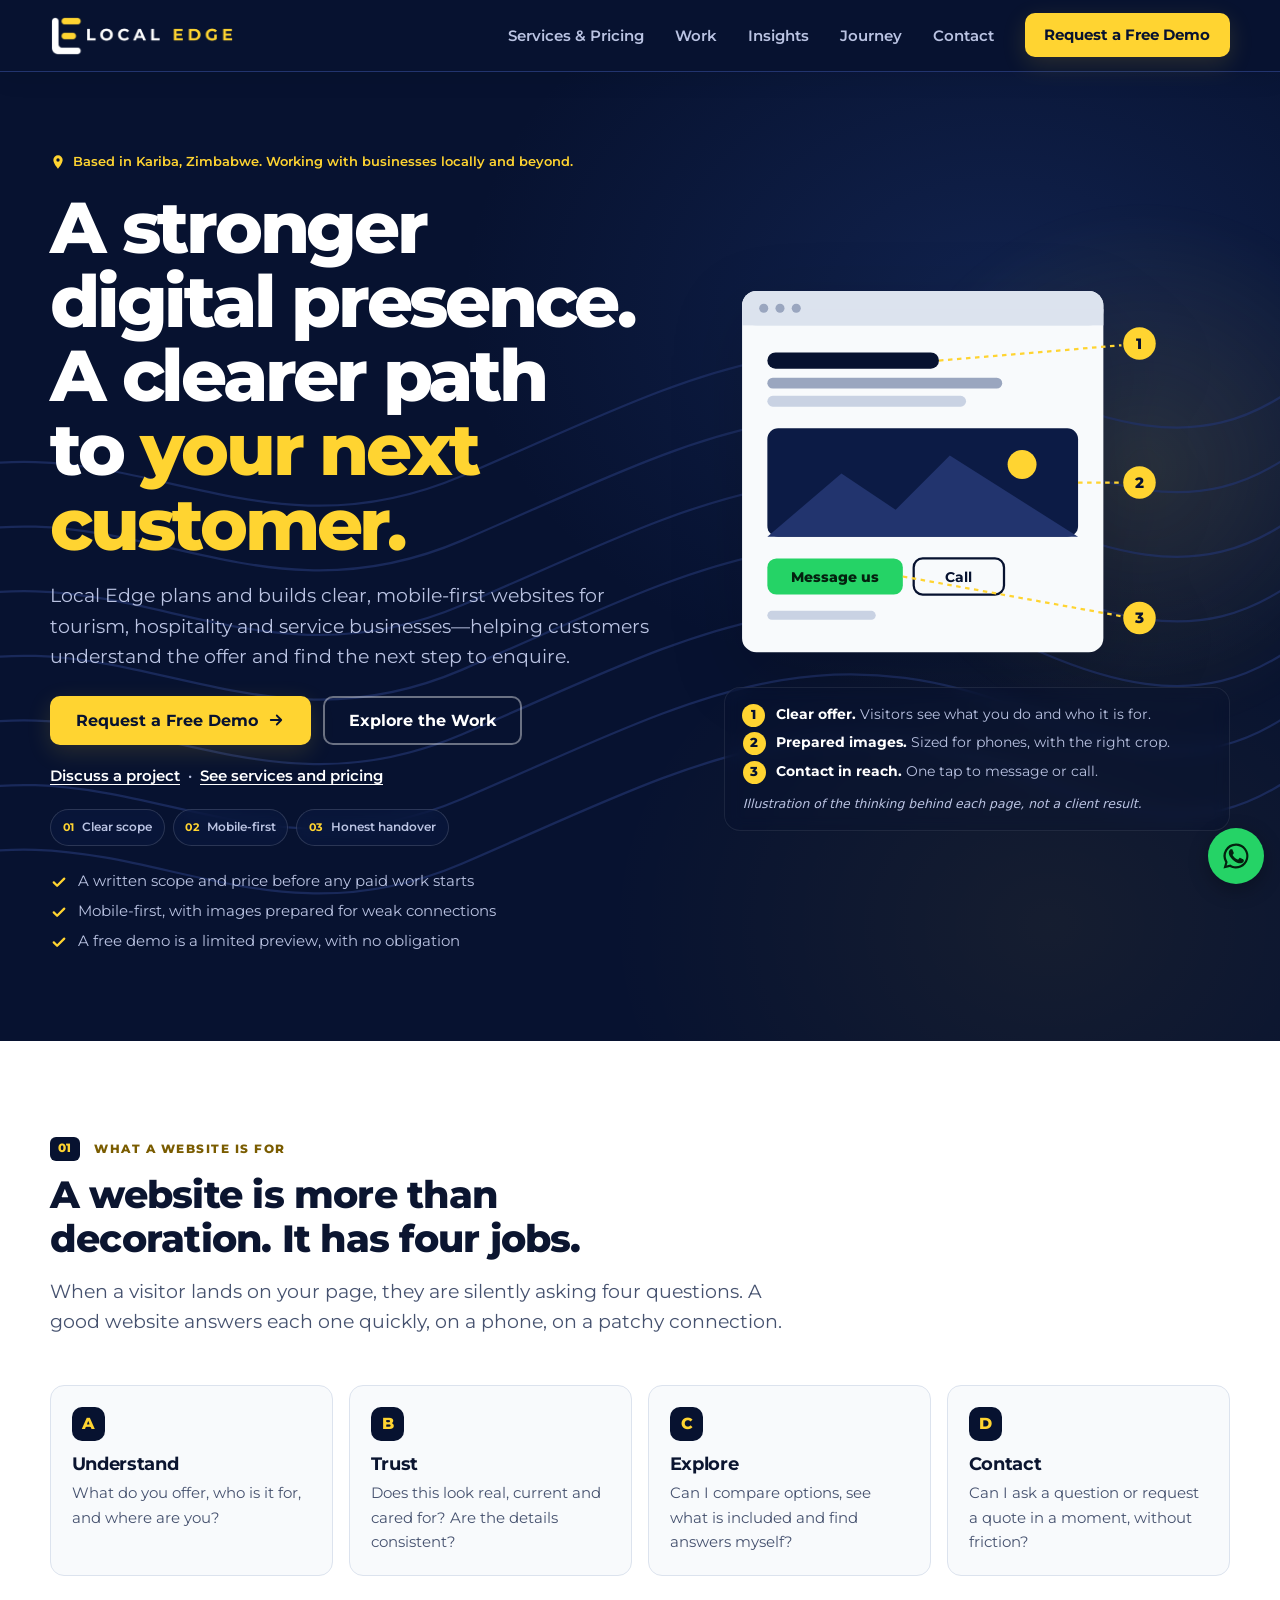
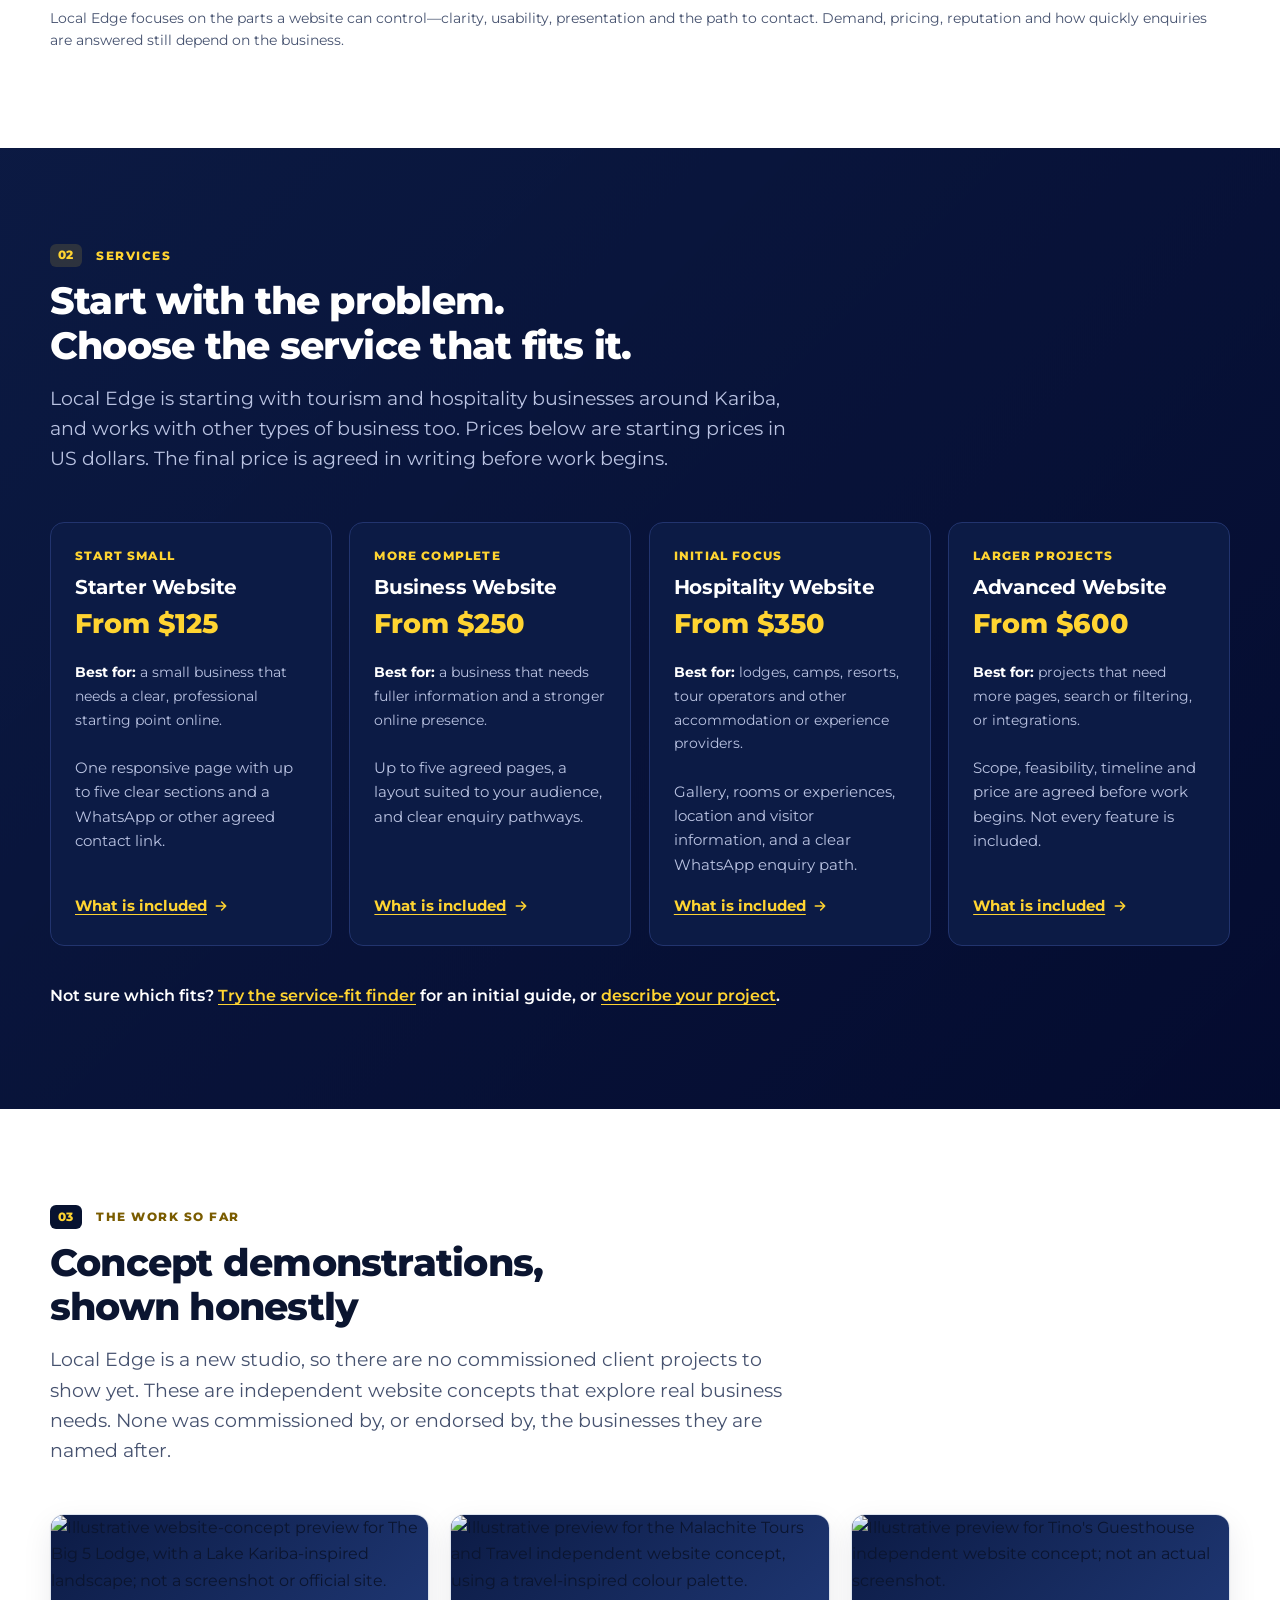
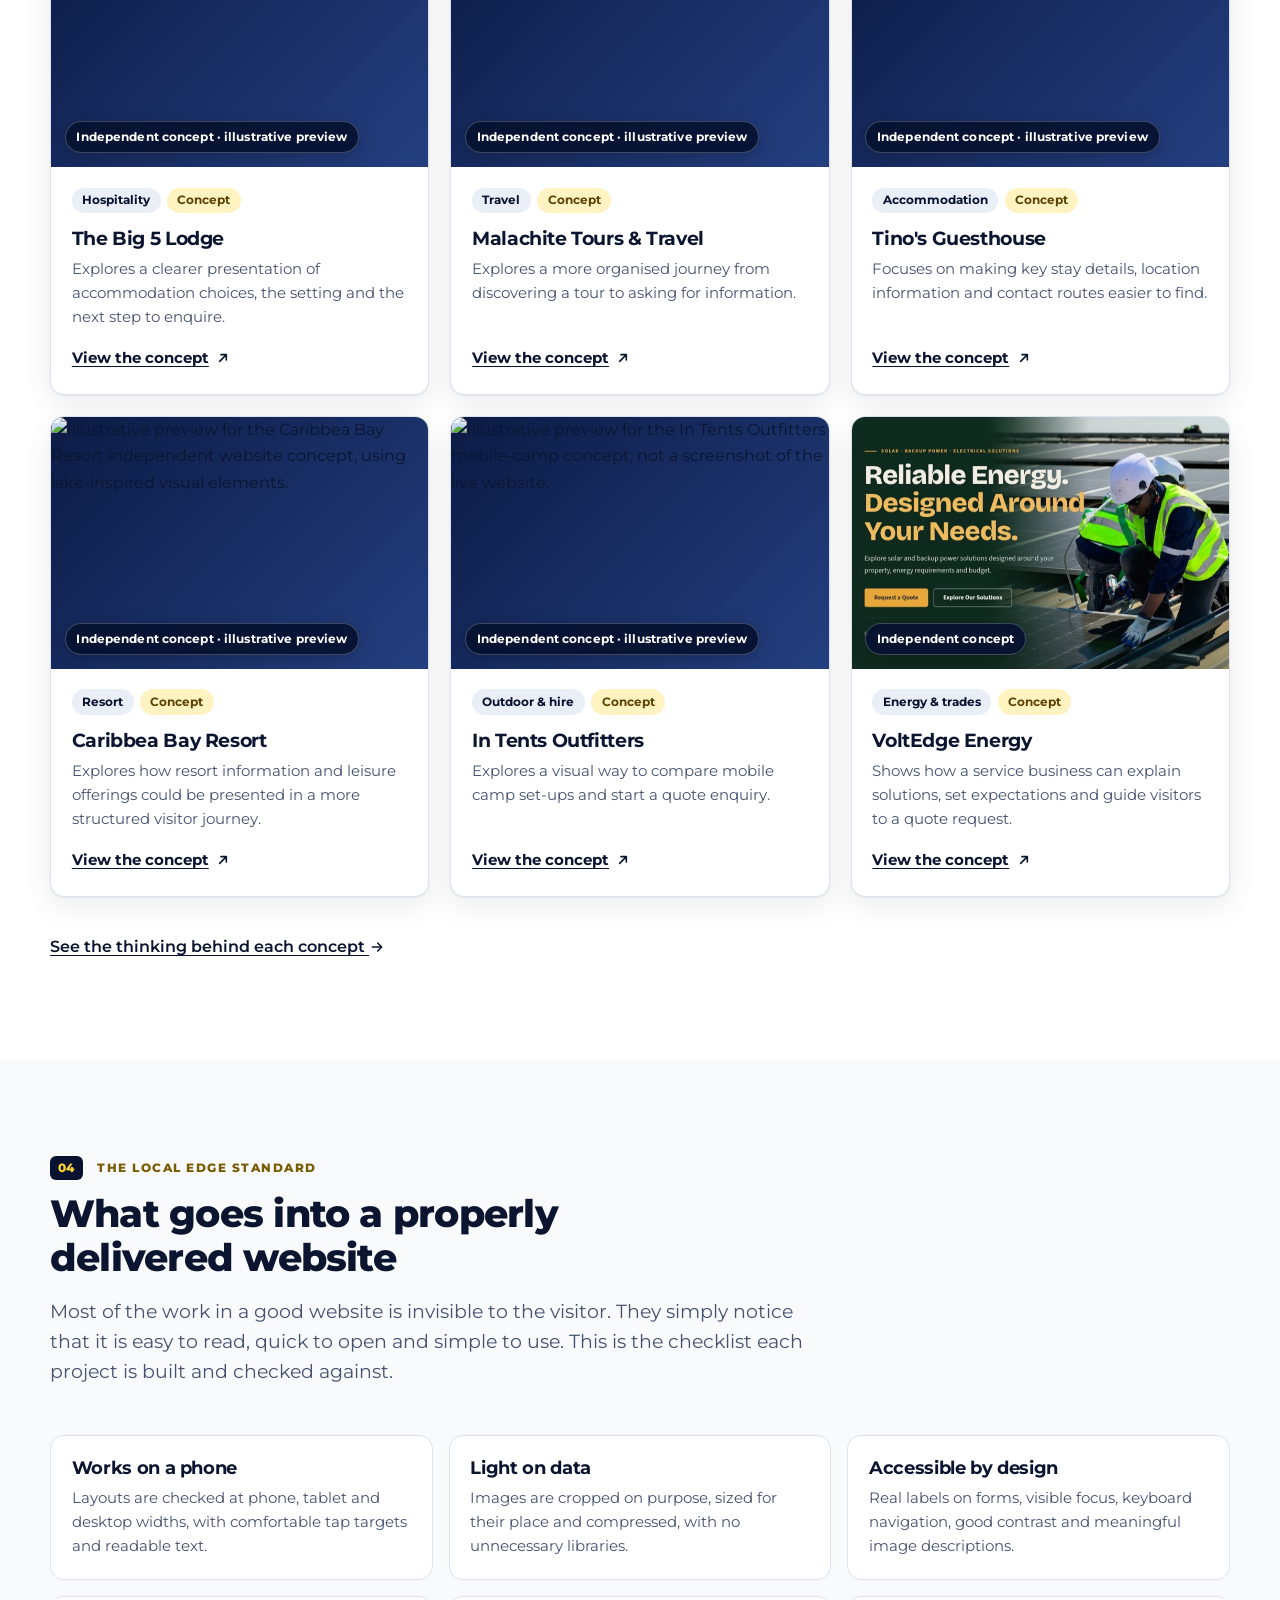
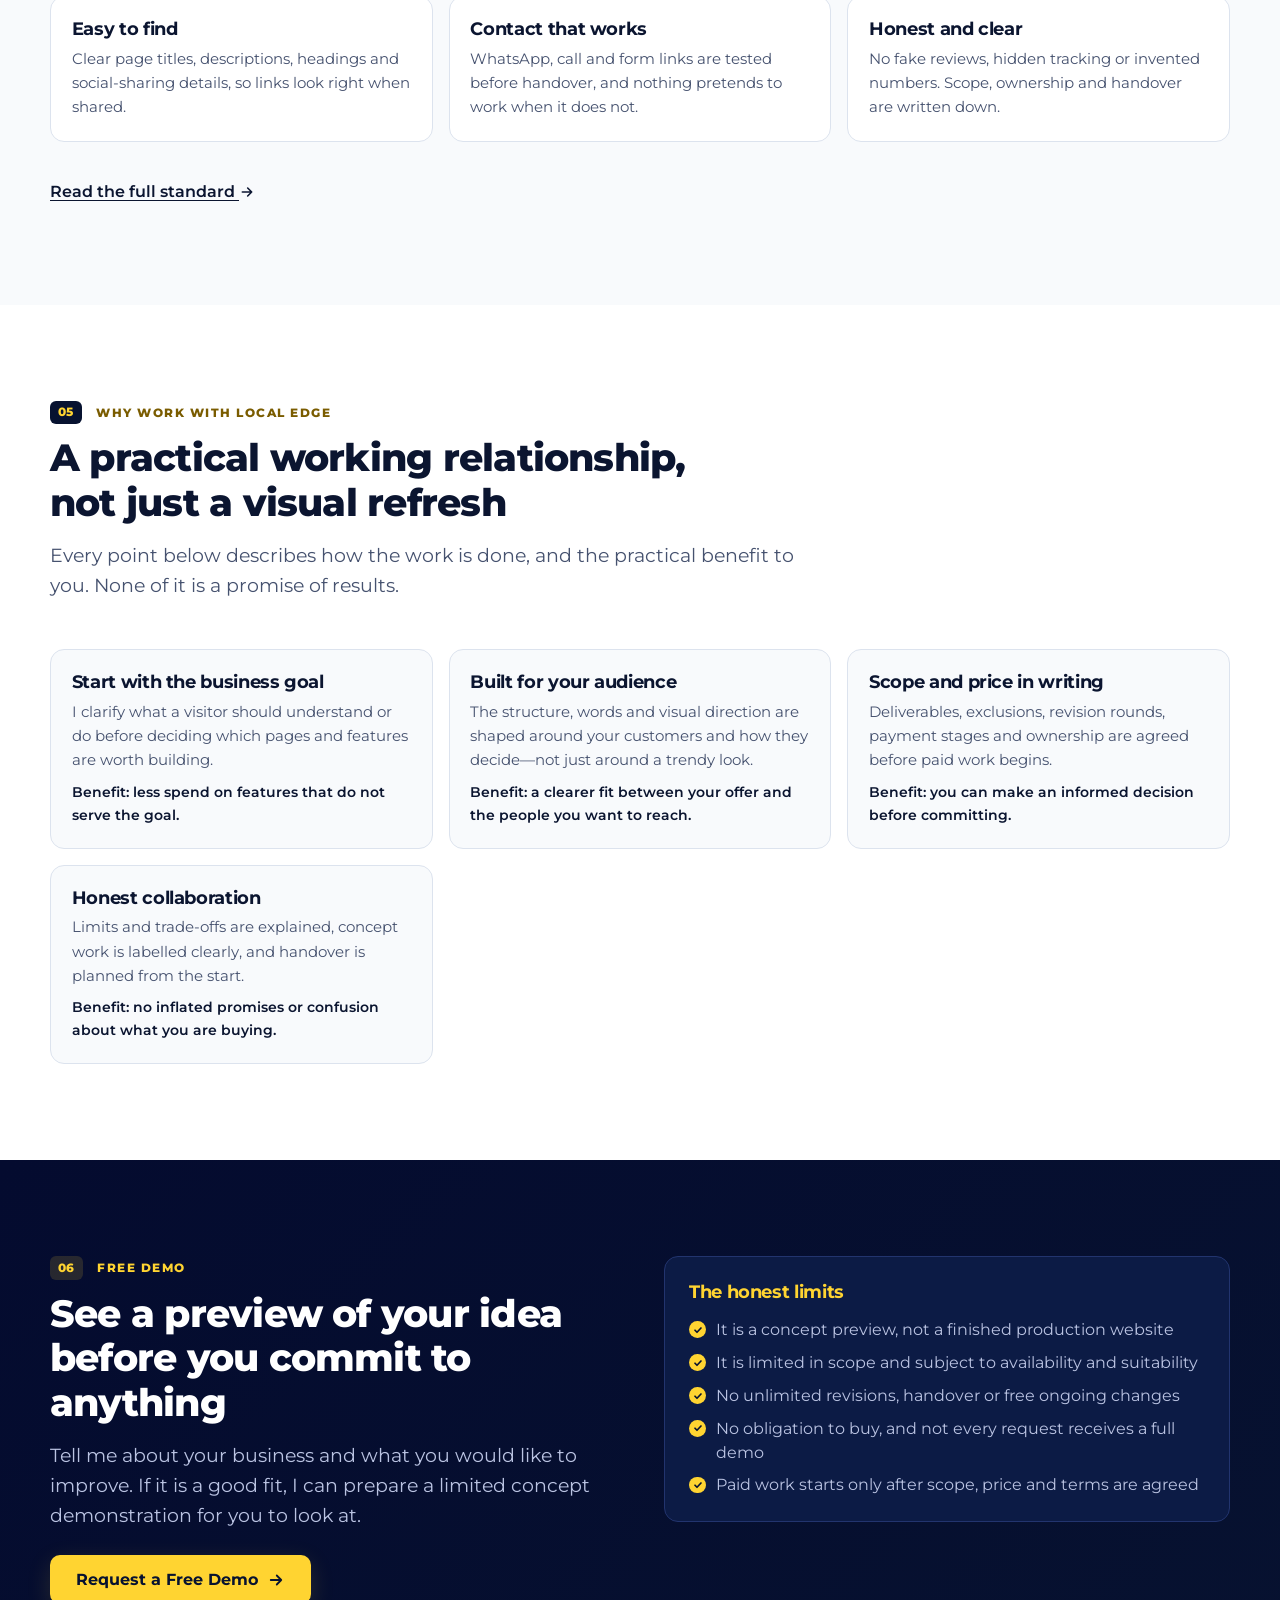
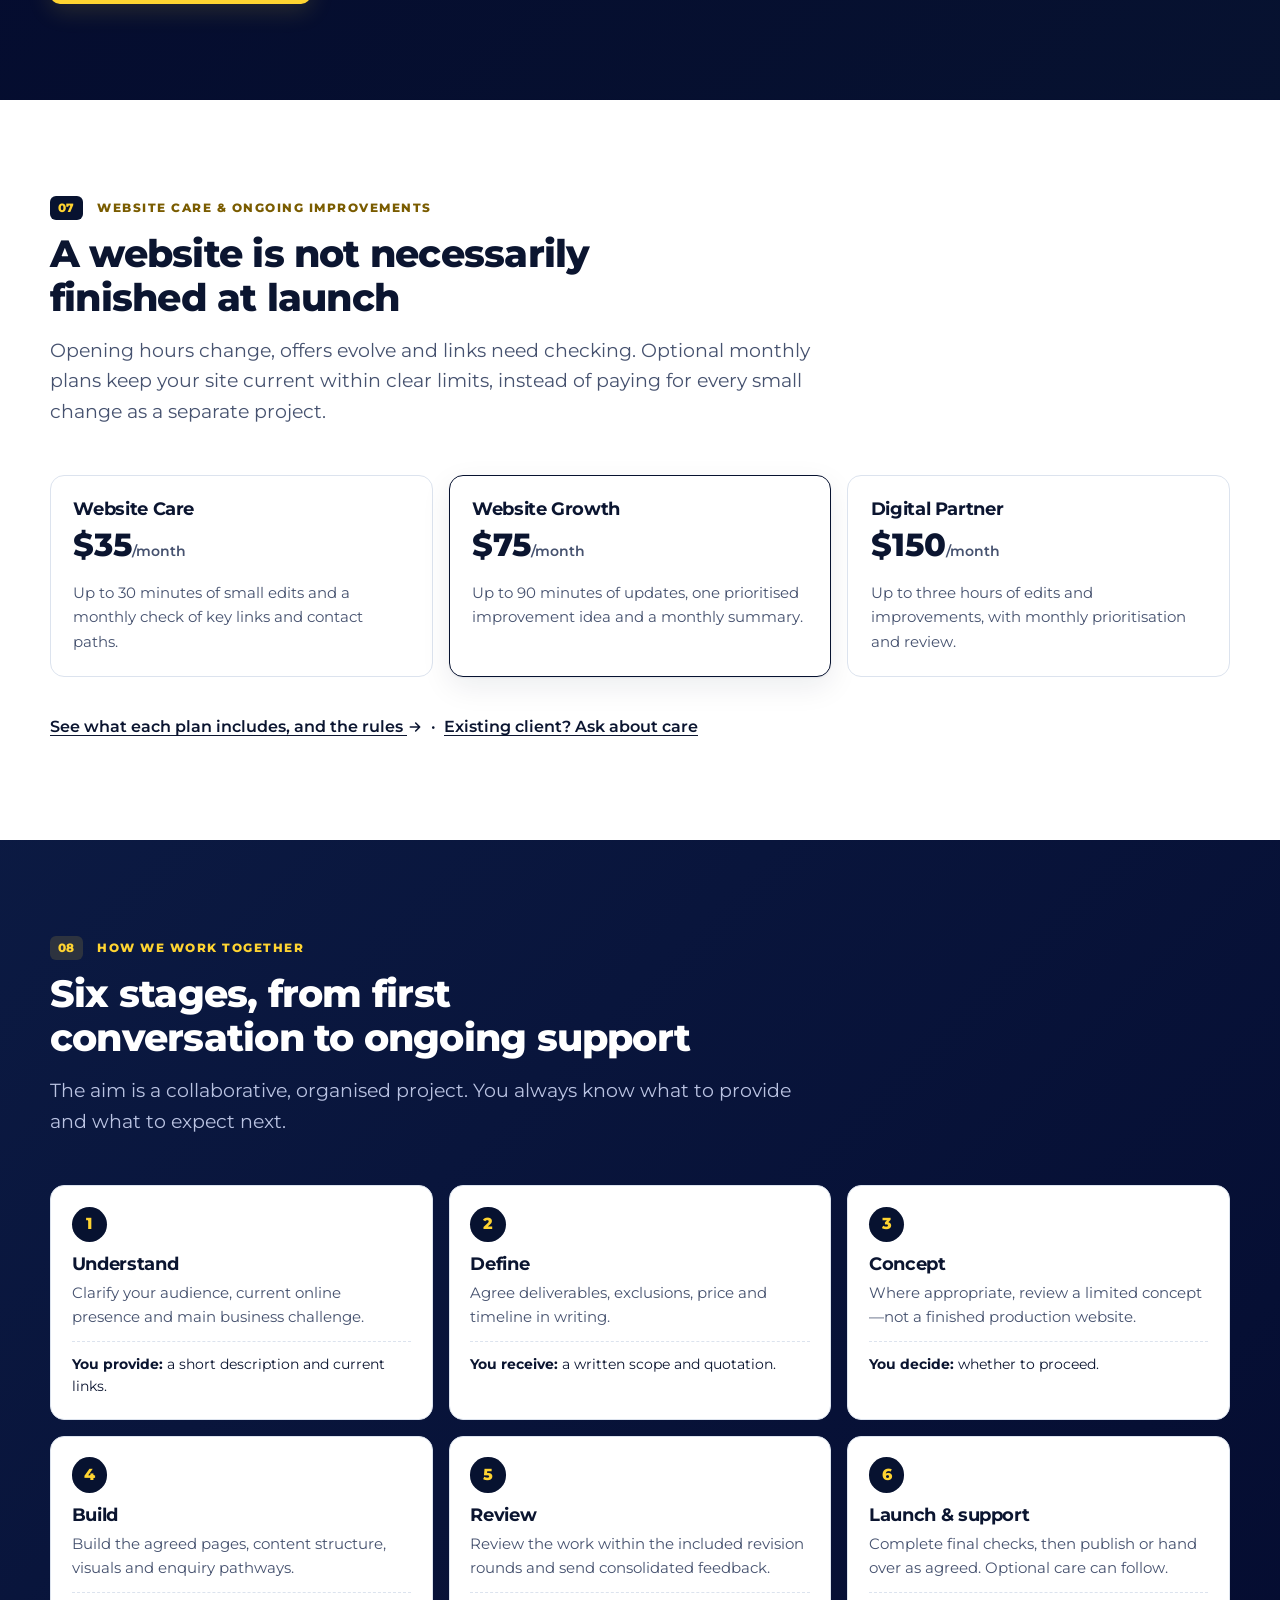
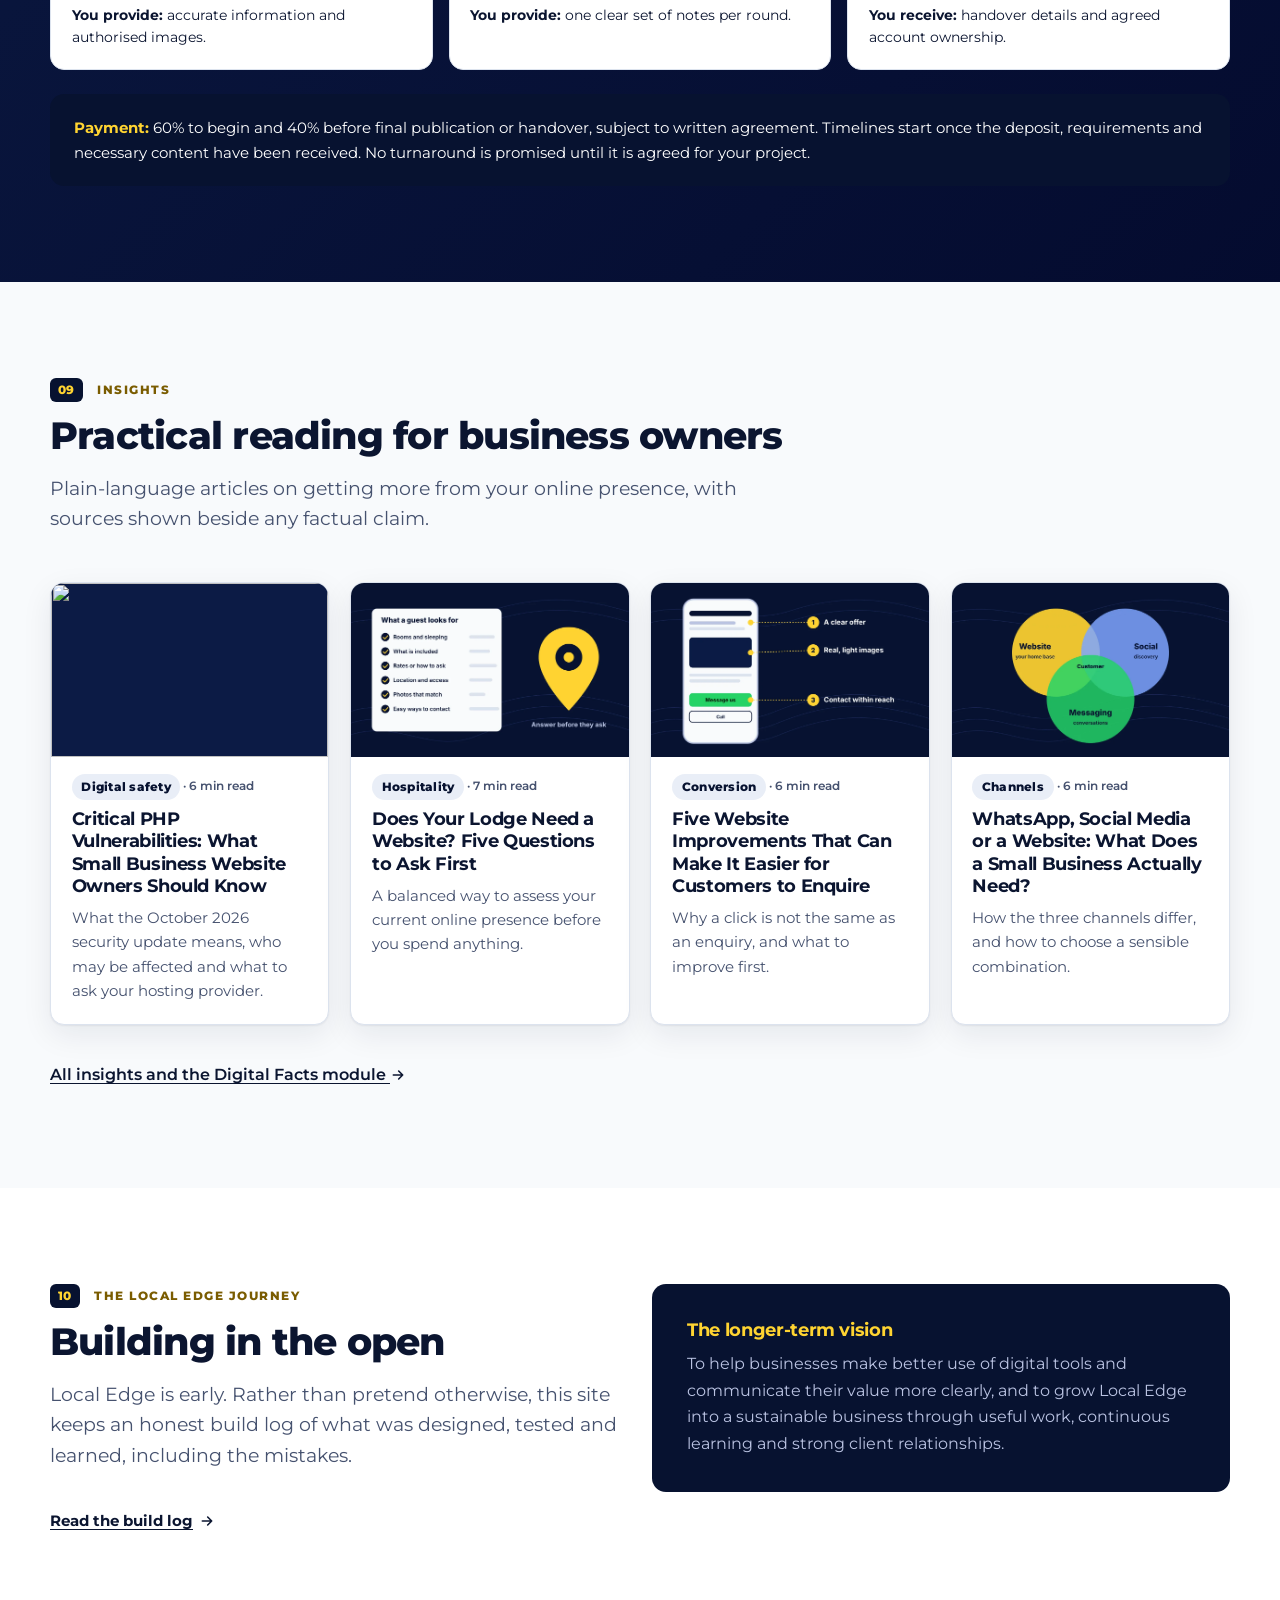
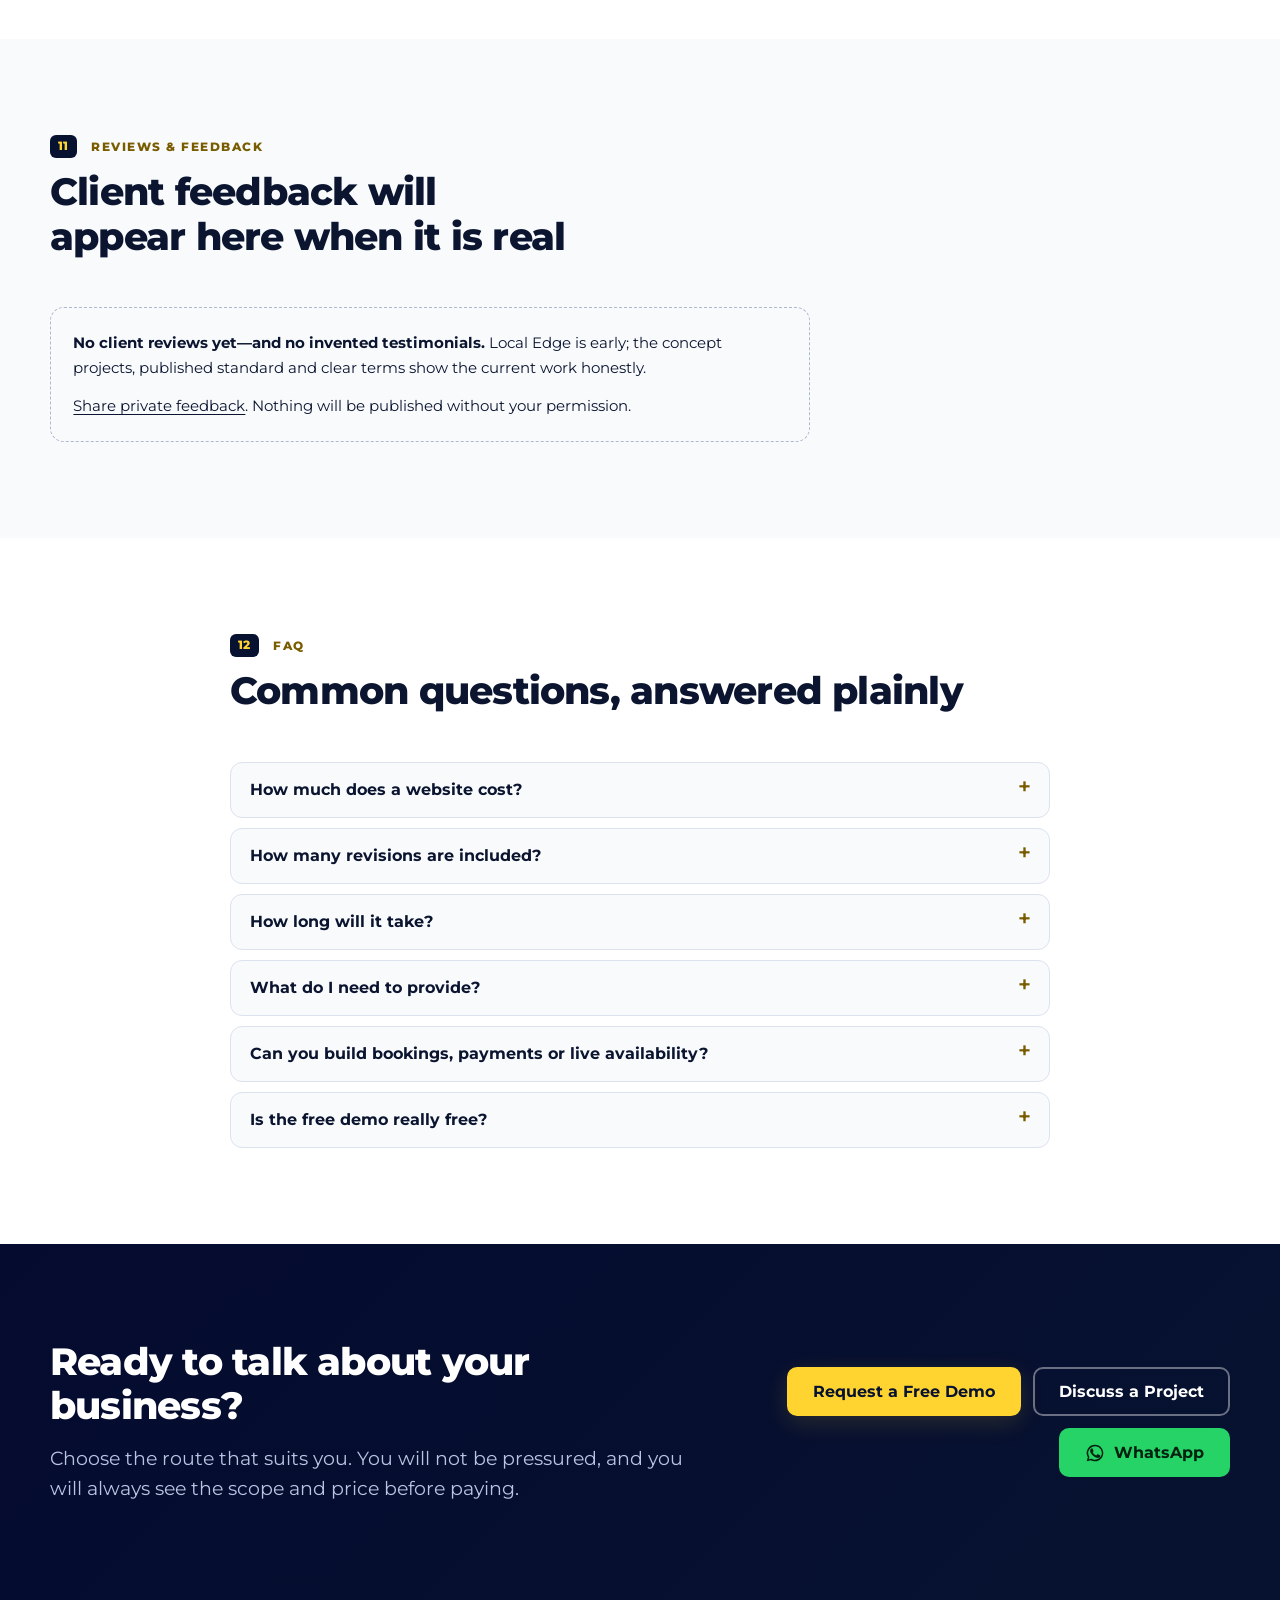
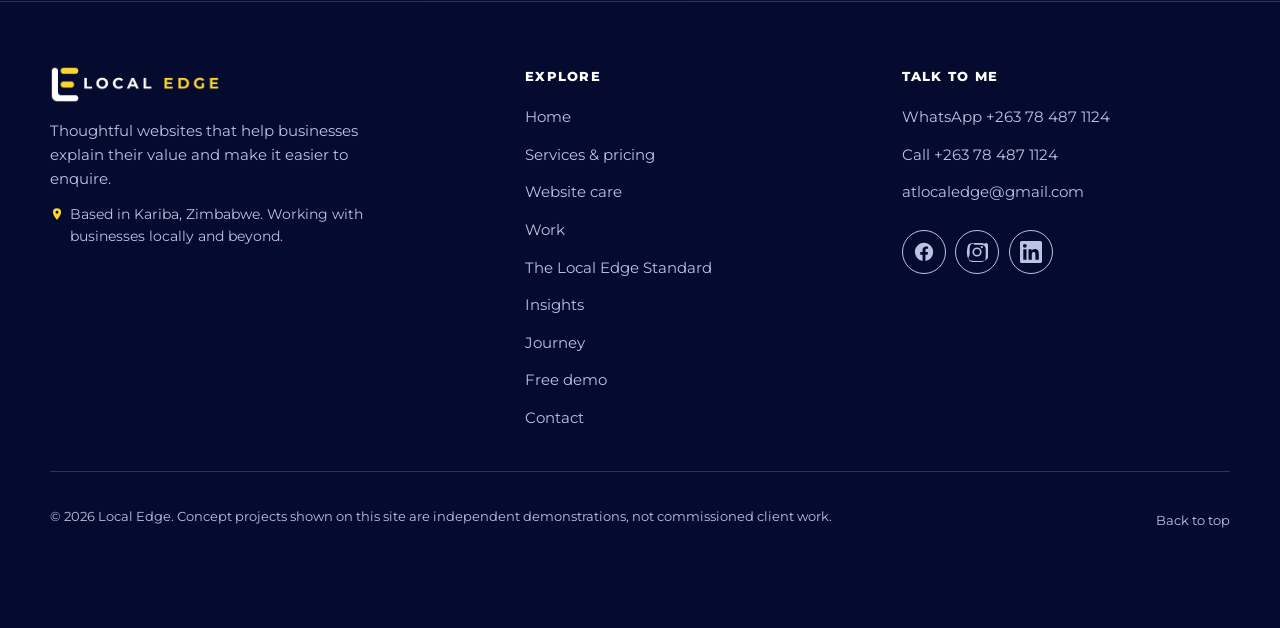
==== commit f68aa27a: "Add files via upload" ====
--- a/index.html
+++ b/index.html
@@ -5,9 +5,9 @@
   
   <meta name="viewport" content="width=device-width, initial-scale=1.0">
   <script>document.documentElement.className='js'</script>
-  <title>Local Edge | Thoughtful Websites for Businesses in Kariba and Zimbabwe</title>
-  <meta name="description" content="Local Edge designs clear, mobile-first websites that help businesses explain their value and make it easier to enquire. Based in Kariba, Zimbabwe. Request a free demo.">
-  <link rel="canonical" href="https://poppedcalf.github.io/Local-Edge/">
+  <title>Local Edge | Website Design in Kariba &amp; Zimbabwe</title>
+  <meta name="description" content="Mobile-first websites for tourism, hospitality and service businesses in Kariba and across Zimbabwe. Clear scope, practical design and easier enquiries. Request a limited free demo.">
+  <link rel="canonical" href="https://local-edge.localedge.workers.dev/">
   <meta name="theme-color" content="#071230">
   <meta name="author" content="Amazing Tembo">
   
@@ -15,16 +15,16 @@
   <meta property="og:site_name" content="Local Edge">
   <meta property="og:locale" content="en_ZW">
   <meta property="og:title" content="Local Edge | Thoughtful Websites for Businesses in Kariba and Zimbabwe">
-  <meta property="og:description" content="Local Edge designs clear, mobile-first websites that help businesses explain their value and make it easier to enquire. Based in Kariba, Zimbabwe. Request a free demo.">
-  <meta property="og:url" content="https://poppedcalf.github.io/Local-Edge/">
-  <meta property="og:image" content="https://poppedcalf.github.io/Local-Edge/assets/images/og-local-edge.jpg">
+  <meta property="og:description" content="Mobile-first websites for tourism, hospitality and service businesses in Kariba and across Zimbabwe. Clear scope, practical design and easier enquiries. Request a limited free demo.">
+  <meta property="og:url" content="https://local-edge.localedge.workers.dev/">
+  <meta property="og:image" content="https://local-edge.localedge.workers.dev/assets/images/og-local-edge.jpg">
   <meta property="og:image:width" content="1200">
   <meta property="og:image:height" content="630">
   <meta property="og:image:alt" content="Local Edge: a stronger digital presence and a clearer path to your next customer">
   <meta name="twitter:card" content="summary_large_image">
   <meta name="twitter:title" content="Local Edge | Thoughtful Websites for Businesses in Kariba and Zimbabwe">
-  <meta name="twitter:description" content="Local Edge designs clear, mobile-first websites that help businesses explain their value and make it easier to enquire. Based in Kariba, Zimbabwe. Request a free demo.">
-  <meta name="twitter:image" content="https://poppedcalf.github.io/Local-Edge/assets/images/og-local-edge.jpg">
+  <meta name="twitter:description" content="Mobile-first websites for tourism, hospitality and service businesses in Kariba and across Zimbabwe. Clear scope, practical design and easier enquiries. Request a limited free demo.">
+  <meta name="twitter:image" content="https://local-edge.localedge.workers.dev/assets/images/og-local-edge.jpg">
 
   <link rel="icon" type="image/png" href="assets/logo-icon.png">
   <link rel="apple-touch-icon" href="assets/logo-icon.png">
@@ -35,7 +35,7 @@
   <link href="https://fonts.googleapis.com/css2?family=Montserrat:wght@400;500;600;700;800&display=swap" rel="stylesheet">
   <link rel="stylesheet" href="styles.css">
   <script type="application/ld+json">
-  {"@context":"https://schema.org","@type":"ProfessionalService","name":"Local Edge","description":"Website design and ongoing website care for businesses in Zimbabwe, based in Kariba.","url":"https://poppedcalf.github.io/Local-Edge/","image":"https://poppedcalf.github.io/Local-Edge/assets/images/og-local-edge.jpg","telephone":"+263784871124","email":"atlocaledge@gmail.com","founder":{"@type":"Person","name":"Amazing Tembo"},"areaServed":{"@type":"Country","name":"Zimbabwe"},"address":{"@type":"PostalAddress","addressLocality":"Kariba","addressCountry":"ZW"},"sameAs":["https://www.facebook.com/profile.php?id=61580444944918","https://www.instagram.com/itzama_zing","https://www.linkedin.com/in/amazing-tembo-409262381"]}
+  {"@context":"https://schema.org","@type":"ProfessionalService","name":"Local Edge","description":"Mobile-first website design and ongoing website care for tourism, hospitality and service businesses in Zimbabwe, based in Kariba.","url":"https://local-edge.localedge.workers.dev/","image":"https://local-edge.localedge.workers.dev/assets/images/og-local-edge.jpg","telephone":"+263784871124","email":"atlocaledge@gmail.com","founder":{"@type":"Person","name":"Amazing Tembo"},"areaServed":{"@type":"Country","name":"Zimbabwe"},"address":{"@type":"PostalAddress","addressLocality":"Kariba","addressCountry":"ZW"},"sameAs":["https://www.facebook.com/profile.php?id=61580444944918","https://www.instagram.com/itzama_zing","https://www.linkedin.com/in/amazing-tembo-409262381"]}
   </script>
 </head>
 <body class="page-home">
@@ -84,17 +84,18 @@
 
     <span id="top"></span>
     <!-- HERO -->
-    <section class="hero hero--contour hero--photo" aria-labelledby="hero-title">
+    <section class="hero hero--contour" aria-labelledby="hero-title">
       <div class="container hero-grid">
         <div class="hero-copy">
           <p class="loc-badge"><svg width="16" height="16" aria-hidden="true"><use href="#i-pin"/></svg> Based in Kariba, Zimbabwe. Working with businesses locally and beyond.</p>
-          <h1 id="hero-title">A stronger digital presence. A clearer path to your next customer.</h1>
-          <p class="hero-sub">Local Edge designs thoughtful websites that help businesses explain their value, show their strengths and turn online interest into meaningful enquiries.</p>
+          <h1 id="hero-title">A stronger digital presence. A clearer path to <span class="hero-highlight">your next customer.</span></h1>
+          <p class="hero-sub">Local Edge plans and builds clear, mobile-first websites for tourism, hospitality and service businesses—helping customers understand the offer and find the next step to enquire.</p>
           <div class="btn-row">
             <a class="btn btn-gold" href="demo.html">Request a Free Demo <svg width="18" height="18" aria-hidden="true"><use href="#i-arrow"/></svg></a>
             <a class="btn btn-ghost" href="work.html">Explore the Work</a>
           </div>
           <p class="hero-alt"><a href="contact.html">Discuss a project</a> &nbsp;&middot;&nbsp; <a href="services.html">See services and pricing</a></p>
+          <div class="hero-proof" aria-label="What to expect"><span><b>01</b> Clear scope</span><span><b>02</b> Mobile-first</span><span><b>03</b> Honest handover</span></div>
           <ul class="ticks">
             <li><svg width="18" height="18" aria-hidden="true"><use href="#i-check"/></svg> A written scope and price before any paid work starts</li>
             <li><svg width="18" height="18" aria-hidden="true"><use href="#i-check"/></svg> Mobile-first, with images prepared for weak connections</li>
@@ -148,28 +149,7 @@
           <li class="reveal"><span class="job-n" aria-hidden="true">D</span><h3>Contact</h3><p>Can I ask a question or request a quote in a moment, without friction?</p></li>
         </ol>
 
-        <div class="control-box reveal">
-          <div>
-            <h3>What Local Edge can control</h3>
-            <ul class="list-check">
-              <li>Clarity of the message and structure of the pages</li>
-              <li>Usability on phones, tablets and desktops</li>
-              <li>Visual presentation and prepared images</li>
-              <li>Page performance and loading behaviour</li>
-              <li>The enquiry path: how a visitor reaches you</li>
-            </ul>
-          </div>
-          <div>
-            <h3>What also depends on your business</h3>
-            <ul class="list-dots">
-              <li>How many people find the site in the first place</li>
-              <li>Your pricing, offer and reputation</li>
-              <li>Customer demand and the time of year</li>
-              <li>How quickly and well enquiries are answered</li>
-            </ul>
-            <p class="fine">That is why Local Edge does not promise rankings, bookings, sales or a return on investment. It works on the parts it can control and tells you plainly about the rest.</p>
-          </div>
-        </div>
+        <p class="fine purpose-note">Local Edge focuses on the parts a website can control—clarity, usability, presentation and the path to contact. Demand, pricing, reputation and how quickly enquiries are answered still depend on the business.</p>
       </div>
     </section>
 
@@ -219,86 +199,38 @@
       </div>
     </section>
 
-    <!-- WHO IT IS FOR -->
-    <section class="section section--light" aria-labelledby="who-title">
-      <div class="container">
-        <div class="sec-head">
-          <p class="kicker"><span>03</span> Who it is for</p>
-          <h2 id="who-title">Built first for tourism and hospitality, useful well beyond it</h2>
-          <p class="lead">Local Edge is starting with the lodges, camps, resorts and operators that visitors look up before they travel, and it works with other kinds of business too. The photographs show settings, not clients.</p>
-        </div>
-        <div class="who-grid">
-          <article class="who-card reveal">
-            <img src="assets/images/photo-hospitality.webp" alt="An infinity pool and lounge chairs on a terrace overlooking tree-covered hills" width="800" height="600" loading="lazy">
-            <div class="who-body">
-              <h3>Lodges, camps, resorts and tour operators</h3>
-              <p>Guests compare, then ask. A Hospitality Website shows rooms or experiences, where you are and how to enquire, with a clear WhatsApp path.</p>
-              <a class="more" href="services.html#hospitality">See the Hospitality Website <svg width="16" height="16" aria-hidden="true"><use href="#i-arrow"/></svg></a>
-            </div>
-          </article>
-          <article class="who-card reveal">
-            <img src="assets/images/photo-town.webp" alt="City buildings and trees under a blue morning sky" width="800" height="600" loading="lazy">
-            <div class="who-body">
-              <h3>Shops, trades and service businesses</h3>
-              <p>Customers want to know what you do, where you are and how to reach you. A Starter or Business Website says that clearly on a phone.</p>
-              <a class="more" href="services.html#business">See the Business Website <svg width="16" height="16" aria-hidden="true"><use href="#i-arrow"/></svg></a>
-            </div>
-          </article>
-          <article class="who-card who-card--cta reveal">
-            <div class="who-body">
-              <h3>Not sure where you fit?</h3>
-              <p>Answer four short questions for an initial guide, or ask for a limited free demo and judge the approach before you spend anything.</p>
-              <div class="btn-row">
-                <a class="btn btn-gold btn-sm" href="services.html#finder">Try the service-fit finder</a>
-                <a class="btn btn-ghost btn-sm" href="demo.html">Request a Free Demo</a>
-              </div>
-            </div>
-          </article>
-        </div>
-      </div>
-    </section>
-
     <!-- FEATURED WORK -->
     <section class="section section--light" aria-labelledby="work-title">
       <div class="container">
         <div class="sec-head">
-          <p class="kicker"><span>04</span> The work so far</p>
+          <p class="kicker"><span>03</span> The work so far</p>
           <h2 id="work-title">Concept demonstrations, shown honestly</h2>
           <p class="lead">Local Edge is a new studio, so there are no commissioned client projects to show yet. These are independent website concepts that explore real business needs. None was commissioned by, or endorsed by, the businesses they are named after.</p>
         </div>
         <div class="work-grid">
           <article class="work-card reveal">
-            <a class="frame" href="https://poppedcalf.github.io/voltedge-demo/" target="_blank" rel="noopener noreferrer" aria-label="Open the VoltEdge Energy concept">
-              <img src="assets/images/portfolio-voltedge.webp" alt="Homepage of the VoltEdge Energy concept website: a solar and backup power company with an installer working on roof panels" width="1440" height="960" loading="lazy">
-            </a>
-            <div class="work-body">
-              <div class="tags"><span class="tag">Energy &amp; trades</span><span class="tag tag-concept">Concept demonstration</span></div>
-              <h3>VoltEdge Energy</h3>
-              <p>Explores how a solar and electrical business can explain its solutions and move a homeowner to a quote request.</p>
-              <a class="more" href="https://poppedcalf.github.io/voltedge-demo/" target="_blank" rel="noopener noreferrer">View the concept <svg width="16" height="16" aria-hidden="true"><use href="#i-ext"/></svg></a>
-            </div>
-          </article>
-          <article class="work-card reveal">
-            <a class="frame" href="https://poppedcalf.github.io/smanyanga-resort-prototype/" target="_blank" rel="noopener noreferrer" aria-label="Open the Samanyanga Resort concept">
-              <img src="assets/images/portfolio-samanyanga-cover.svg" alt="Illustrative cover card for the Samanyanga Resort concept. It is not a screenshot of the site." width="1440" height="960" loading="lazy">
-            </a>
-            <div class="work-body">
-              <div class="tags"><span class="tag">Hospitality</span><span class="tag tag-concept">Concept demonstration</span></div>
-              <h3>Samanyanga Resort</h3>
-              <p>Explores how a lakeside accommodation provider can present rooms and guide a guest to a WhatsApp booking request.</p>
-              <a class="more" href="https://poppedcalf.github.io/smanyanga-resort-prototype/" target="_blank" rel="noopener noreferrer">View the concept <svg width="16" height="16" aria-hidden="true"><use href="#i-ext"/></svg></a>
-            </div>
-          </article>
-          <article class="work-card reveal">
-            <a class="frame" href="https://poppedcalf.github.io/in-tents-outfitters-prototype.html#camps" target="_blank" rel="noopener noreferrer" aria-label="Open the In Tents Outfitters concept">
-              <img src="assets/images/portfolio-in-tents-cover.svg" alt="Illustrative cover card for the In Tents Outfitters concept. It is not a screenshot of the site." width="1440" height="960" loading="lazy">
-            </a>
-            <div class="work-body">
-              <div class="tags"><span class="tag">Outdoor &amp; hire</span><span class="tag tag-concept">Concept demonstration</span></div>
-              <h3>In Tents Outfitters</h3>
-              <p>Explores how a mobile camp-hire business can show its set-ups and turn interest into a pre-filled WhatsApp enquiry.</p>
-              <a class="more" href="https://poppedcalf.github.io/in-tents-outfitters-prototype.html#camps" target="_blank" rel="noopener noreferrer">View the concept <svg width="16" height="16" aria-hidden="true"><use href="#i-ext"/></svg></a>
-            </div>
+            <a class="frame" href="https://poppedcalf.github.io/The-Big-5-Lodge/" target="_blank" rel="noopener noreferrer" aria-label="Open The Big 5 Lodge concept"><img src="assets/images/portfolio-big-five.svg" alt="Illustrative website-concept preview for The Big 5 Lodge, with a Lake Kariba-inspired landscape; not a screenshot or official site." width="1440" height="960" loading="lazy"><span class="frame-note">Independent concept · illustrative preview</span></a>
+            <div class="work-body"><div class="tags"><span class="tag">Hospitality</span><span class="tag tag-concept">Concept</span></div><h3>The Big 5 Lodge</h3><p>Explores a clearer presentation of accommodation choices, the setting and the next step to enquire.</p><a class="more" href="https://poppedcalf.github.io/The-Big-5-Lodge/" target="_blank" rel="noopener noreferrer">View the concept <svg width="16" height="16" aria-hidden="true"><use href="#i-ext"/></svg></a></div>
+          </article>
+          <article class="work-card reveal">
+            <a class="frame" href="https://poppedcalf.github.io/Malachite-Tours-and-Travel/#purpose" target="_blank" rel="noopener noreferrer" aria-label="Open Malachite Tours and Travel concept"><img src="assets/images/portfolio-malachite.svg" alt="Illustrative preview for the Malachite Tours and Travel independent website concept, using a travel-inspired colour palette." width="1440" height="960" loading="lazy"><span class="frame-note">Independent concept · illustrative preview</span></a>
+            <div class="work-body"><div class="tags"><span class="tag">Travel</span><span class="tag tag-concept">Concept</span></div><h3>Malachite Tours &amp; Travel</h3><p>Explores a more organised journey from discovering a tour to asking for information.</p><a class="more" href="https://poppedcalf.github.io/Malachite-Tours-and-Travel/#purpose" target="_blank" rel="noopener noreferrer">View the concept <svg width="16" height="16" aria-hidden="true"><use href="#i-ext"/></svg></a></div>
+          </article>
+          <article class="work-card reveal">
+            <a class="frame" href="https://poppedcalf.github.io/Tino-s-Guesthouse-/" target="_blank" rel="noopener noreferrer" aria-label="Open Tino's Guesthouse concept"><img src="assets/images/portfolio-tinos.svg" alt="Illustrative preview for Tino's Guesthouse independent website concept; not an actual screenshot." width="1440" height="960" loading="lazy"><span class="frame-note">Independent concept · illustrative preview</span></a>
+            <div class="work-body"><div class="tags"><span class="tag">Accommodation</span><span class="tag tag-concept">Concept</span></div><h3>Tino's Guesthouse</h3><p>Focuses on making key stay details, location information and contact routes easier to find.</p><a class="more" href="https://poppedcalf.github.io/Tino-s-Guesthouse-/" target="_blank" rel="noopener noreferrer">View the concept <svg width="16" height="16" aria-hidden="true"><use href="#i-ext"/></svg></a></div>
+          </article>
+          <article class="work-card reveal">
+            <a class="frame" href="https://poppedcalf.github.io/Caribbea-Bay-Resort/#gallery" target="_blank" rel="noopener noreferrer" aria-label="Open Caribbea Bay Resort concept"><img src="assets/images/portfolio-caribbea.svg" alt="Illustrative preview for the Caribbea Bay Resort independent website concept, using lake-inspired visual elements." width="1440" height="960" loading="lazy"><span class="frame-note">Independent concept · illustrative preview</span></a>
+            <div class="work-body"><div class="tags"><span class="tag">Resort</span><span class="tag tag-concept">Concept</span></div><h3>Caribbea Bay Resort</h3><p>Explores how resort information and leisure offerings could be presented in a more structured visitor journey.</p><a class="more" href="https://poppedcalf.github.io/Caribbea-Bay-Resort/#gallery" target="_blank" rel="noopener noreferrer">View the concept <svg width="16" height="16" aria-hidden="true"><use href="#i-ext"/></svg></a></div>
+          </article>
+          <article class="work-card reveal">
+            <a class="frame" href="https://poppedcalf.github.io/in-tents-outfitters-prototype.html/#camps" target="_blank" rel="noopener noreferrer" aria-label="Open In Tents Outfitters concept"><img src="assets/images/portfolio-in-tents-v6.svg" alt="Illustrative preview for the In Tents Outfitters mobile-camp concept; not a screenshot of the live website." width="1440" height="960" loading="lazy"><span class="frame-note">Independent concept · illustrative preview</span></a>
+            <div class="work-body"><div class="tags"><span class="tag">Outdoor &amp; hire</span><span class="tag tag-concept">Concept</span></div><h3>In Tents Outfitters</h3><p>Explores a visual way to compare mobile camp set-ups and start a quote enquiry.</p><a class="more" href="https://poppedcalf.github.io/in-tents-outfitters-prototype.html/#camps" target="_blank" rel="noopener noreferrer">View the concept <svg width="16" height="16" aria-hidden="true"><use href="#i-ext"/></svg></a></div>
+          </article>
+          <article class="work-card reveal">
+            <a class="frame" href="https://poppedcalf.github.io/voltedge-demo/" target="_blank" rel="noopener noreferrer" aria-label="Open VoltEdge Energy concept"><img src="assets/images/portfolio-voltedge.webp" alt="Visual preview of the VoltEdge Energy concept website for a solar and backup power business." width="1440" height="960" loading="lazy"><span class="frame-note">Independent concept</span></a>
+            <div class="work-body"><div class="tags"><span class="tag">Energy &amp; trades</span><span class="tag tag-concept">Concept</span></div><h3>VoltEdge Energy</h3><p>Shows how a service business can explain solutions, set expectations and guide visitors to a quote request.</p><a class="more" href="https://poppedcalf.github.io/voltedge-demo/" target="_blank" rel="noopener noreferrer">View the concept <svg width="16" height="16" aria-hidden="true"><use href="#i-ext"/></svg></a></div>
           </article>
         </div>
         <p class="after-grid"><a href="work.html">See the thinking behind each concept <svg width="16" height="16" aria-hidden="true"><use href="#i-arrow"/></svg></a></p>
@@ -309,7 +241,7 @@
     <section class="section section--paper" aria-labelledby="std-title">
       <div class="container">
         <div class="sec-head">
-          <p class="kicker"><span>05</span> The Local Edge Standard</p>
+          <p class="kicker"><span>04</span> The Local Edge Standard</p>
           <h2 id="std-title">What goes into a properly delivered website</h2>
           <p class="lead">Most of the work in a good website is invisible to the visitor. They simply notice that it is easy to read, quick to open and simple to use. This is the checklist each project is built and checked against.</p>
         </div>
@@ -329,20 +261,15 @@
     <section class="section section--light" aria-labelledby="why-title">
       <div class="container">
         <div class="sec-head">
-          <p class="kicker"><span>06</span> Why work with Local Edge</p>
-          <h2 id="why-title">What is different about the working experience</h2>
+          <p class="kicker"><span>05</span> Why work with Local Edge</p>
+          <h2 id="why-title">A practical working relationship, not just a visual refresh</h2>
           <p class="lead">Every point below describes how the work is done, and the practical benefit to you. None of it is a promise of results.</p>
         </div>
         <ul class="why-grid">
-          <li class="reveal"><h3>Business-first thinking</h3><p>We start with what the site must achieve for your business, then decide what to build. <em>Benefit: fewer pages and features that do not earn their place.</em></p></li>
-          <li class="reveal"><h3>Custom direction</h3><p>Layout and tone follow your audience and goals, not a one-size-fits-all template. <em>Benefit: a site that fits how your customers decide.</em></p></li>
-          <li class="reveal"><h3>Clear scope and prices</h3><p>Deliverables, exclusions, payment stages and revision limits are written down before work starts. <em>Benefit: no surprises.</em></p></li>
-          <li class="reveal"><h3>Mobile-first usability</h3><p>Pages are designed for the phone first and enhanced for larger screens. <em>Benefit: comfortable reading and enquiring on the device most visitors hold.</em></p></li>
-          <li class="reveal"><h3>Intentional visual quality</h3><p>Legible type, consistent spacing and properly prepared images. <em>Benefit: your business looks as careful as it is.</em></p></li>
-          <li class="reveal"><h3>Clear enquiry pathways</h3><p>Contact options are easy to find and use, including pre-filled WhatsApp messages. <em>Benefit: less effort between interest and conversation.</em></p></li>
-          <li class="reveal"><h3>Performance-minded build</h3><p>No heavy libraries, oversized images or showy effects that slow the page. <em>Benefit: pages that load sensibly on weak connections.</em></p></li>
-          <li class="reveal"><h3>Honest collaboration</h3><p>Trade-offs, unknowns and limits are explained plainly, including when something is not the right fit. <em>Benefit: you can decide with confidence.</em></p></li>
-          <li class="reveal"><h3>Ongoing partnership</h3><p>After launch you can ask for continued care and improvements. <em>Benefit: details stay current without starting a new project each time.</em></p></li>
+          <li class="reveal"><h3>Start with the business goal</h3><p>I clarify what a visitor should understand or do before deciding which pages and features are worth building. <em>Benefit: less spend on features that do not serve the goal.</em></p></li>
+          <li class="reveal"><h3>Built for your audience</h3><p>The structure, words and visual direction are shaped around your customers and how they decide—not just around a trendy look. <em>Benefit: a clearer fit between your offer and the people you want to reach.</em></p></li>
+          <li class="reveal"><h3>Scope and price in writing</h3><p>Deliverables, exclusions, revision rounds, payment stages and ownership are agreed before paid work begins. <em>Benefit: you can make an informed decision before committing.</em></p></li>
+          <li class="reveal"><h3>Honest collaboration</h3><p>Limits and trade-offs are explained, concept work is labelled clearly, and handover is planned from the start. <em>Benefit: no inflated promises or confusion about what you are buying.</em></p></li>
         </ul>
       </div>
     </section>
@@ -351,7 +278,7 @@
     <section class="section section--dark demo-band" aria-labelledby="demo-title">
       <div class="container demo-grid">
         <div>
-          <p class="kicker"><span>07</span> Free demo</p>
+          <p class="kicker"><span>06</span> Free demo</p>
           <h2 id="demo-title">See a preview of your idea before you commit to anything</h2>
           <p class="lead">Tell me about your business and what you would like to improve. If it is a good fit, I can prepare a limited concept demonstration for you to look at.</p>
           <div class="btn-row">
@@ -375,7 +302,7 @@
     <section class="section section--light" aria-labelledby="care-title">
       <div class="container">
         <div class="sec-head">
-          <p class="kicker"><span>08</span> Website care &amp; ongoing improvements</p>
+          <p class="kicker"><span>07</span> Website care &amp; ongoing improvements</p>
           <h2 id="care-title">A website is not necessarily finished at launch</h2>
           <p class="lead">Opening hours change, offers evolve and links need checking. Optional monthly plans keep your site current within clear limits, instead of paying for every small change as a separate project.</p>
         </div>
@@ -384,7 +311,7 @@
           <article class="care-card care-card--mid reveal"><h3>Website Growth</h3><p class="price"><span data-retainer="growth">$75</span><small>/month</small></p><p>Up to 90 minutes of updates, one prioritised improvement idea and a monthly summary.</p></article>
           <article class="care-card reveal"><h3>Digital Partner</h3><p class="price"><span data-retainer="partner">$150</span><small>/month</small></p><p>Up to three hours of edits and improvements, with monthly prioritisation and review.</p></article>
         </div>
-        <p class="after-grid"><a href="services.html#care">See what each plan includes, and the rules <svg width="16" height="16" aria-hidden="true"><use href="#i-arrow"/></svg></a> &nbsp;&middot;&nbsp; <a href="https://wa.me/263784871124?text=Hi%20Amazing%2C%20I&#x27;m%20an%20existing%20client%20and%20I&#x27;d%20like%20to%20ask%20about%20a%20website%20care%20plan" target="_blank" rel="noopener noreferrer">Existing client? Ask about care</a></p>
+        <p class="after-grid"><a href="services.html#care">See what each plan includes, and the rules <svg width="16" height="16" aria-hidden="true"><use href="#i-arrow"/></svg></a> &nbsp;&middot;&nbsp; <a href="https://wa.me/263784871124?text=Hello%20Local%20Edge%2C%20I&#x27;m%20an%20existing%20client%20and%20I&#x27;d%20like%20to%20ask%20about%20a%20website%20care%20plan" target="_blank" rel="noopener noreferrer">Existing client? Ask about care</a></p>
       </div>
     </section>
 
@@ -392,17 +319,17 @@
     <section class="section section--navy" id="process" aria-labelledby="process-title">
       <div class="container">
         <div class="sec-head">
-          <p class="kicker"><span>09</span> How we work together</p>
+          <p class="kicker"><span>08</span> How we work together</p>
           <h2 id="process-title">Six stages, from first conversation to ongoing support</h2>
           <p class="lead">The aim is a collaborative, organised project. You always know what to provide and what to expect next.</p>
         </div>
         <ol class="process">
-          <li class="reveal"><span class="step-n">1</span><h3>Understand</h3><p>I learn about your business, audience, current online presence and main challenge.</p><p class="you"><strong>You provide:</strong> a short description and any current links.</p></li>
-          <li class="reveal"><span class="step-n">2</span><h3>Define</h3><p>We agree what success should look like, what is included and excluded, the timeline and the price.</p><p class="you"><strong>You receive:</strong> a written scope and quotation.</p></li>
-          <li class="reveal"><span class="step-n">3</span><h3>Concept</h3><p>Where appropriate, a limited concept demonstration. A free demo is not a full production project.</p><p class="you"><strong>You decide:</strong> whether to go ahead.</p></li>
-          <li class="reveal"><span class="step-n">4</span><h3>Build</h3><p>I develop the agreed pages, content structure, visuals and enquiry pathways.</p><p class="you"><strong>You provide:</strong> accurate text and authorised images.</p></li>
-          <li class="reveal"><span class="step-n">5</span><h3>Review</h3><p>You review the work through the included revision rounds, and agreed changes are made.</p><p class="you"><strong>You provide:</strong> consolidated feedback.</p></li>
-          <li class="reveal"><span class="step-n">6</span><h3>Launch &amp; support</h3><p>Final checks, then publish or hand over as agreed. An optional care plan keeps the site current.</p><p class="you"><strong>You receive:</strong> handover details and ownership of your accounts.</p></li>
+          <li class="reveal"><span class="step-n">1</span><h3>Understand</h3><p>Clarify your audience, current online presence and main business challenge.</p><p class="you"><strong>You provide:</strong> a short description and current links.</p></li>
+          <li class="reveal"><span class="step-n">2</span><h3>Define</h3><p>Agree deliverables, exclusions, price and timeline in writing.</p><p class="you"><strong>You receive:</strong> a written scope and quotation.</p></li>
+          <li class="reveal"><span class="step-n">3</span><h3>Concept</h3><p>Where appropriate, review a limited concept—not a finished production website.</p><p class="you"><strong>You decide:</strong> whether to proceed.</p></li>
+          <li class="reveal"><span class="step-n">4</span><h3>Build</h3><p>Build the agreed pages, content structure, visuals and enquiry pathways.</p><p class="you"><strong>You provide:</strong> accurate information and authorised images.</p></li>
+          <li class="reveal"><span class="step-n">5</span><h3>Review</h3><p>Review the work within the included revision rounds and send consolidated feedback.</p><p class="you"><strong>You provide:</strong> one clear set of notes per round.</p></li>
+          <li class="reveal"><span class="step-n">6</span><h3>Launch &amp; support</h3><p>Complete final checks, then publish or hand over as agreed. Optional care can follow.</p><p class="you"><strong>You receive:</strong> handover details and agreed account ownership.</p></li>
         </ol>
         <div class="pay-box reveal">
           <p><strong>Payment:</strong> <span data-pay="deposit">60</span>% to begin and <span data-pay="final">40</span>% before final publication or handover, subject to written agreement. Timelines start once the deposit, requirements and necessary content have been received. No turnaround is promised until it is agreed for your project.</p>
@@ -414,11 +341,17 @@
     <section class="section section--paper" aria-labelledby="ins-title">
       <div class="container">
         <div class="sec-head">
-          <p class="kicker"><span>10</span> Insights</p>
+          <p class="kicker"><span>09</span> Insights</p>
           <h2 id="ins-title">Practical reading for business owners</h2>
           <p class="lead">Plain-language articles on getting more from your online presence, with sources shown beside any factual claim.</p>
         </div>
         <div class="post-grid">
+          <article class="post-card reveal">
+            <a class="post-img" href="insight-php-security.html" tabindex="-1" aria-hidden="true"><img src="assets/images/insight-php-security.svg" alt="" width="1200" height="750" loading="lazy"></a>
+            <p class="post-meta"><span class="cat">Digital safety</span> &middot; 6 min read</p>
+            <h3><a href="insight-php-security.html">Critical PHP Vulnerabilities: What Small Business Website Owners Should Know</a></h3>
+            <p>What the October 2026 security update means, who may be affected and what to ask your hosting provider.</p>
+          </article>
           <article class="post-card reveal">
             <a class="post-img" href="insight-lodge-website-questions.html" tabindex="-1" aria-hidden="true"><img src="assets/images/insight-hospitality-website.webp" alt="" width="1200" height="750" loading="lazy"></a>
             <p class="post-meta"><span class="cat">Hospitality</span> &middot; 7 min read</p>
@@ -446,7 +379,7 @@
     <section class="section section--light" aria-labelledby="jr-title">
       <div class="container jr-grid">
         <div>
-          <p class="kicker"><span>11</span> The Local Edge journey</p>
+          <p class="kicker"><span>10</span> The Local Edge journey</p>
           <h2 id="jr-title">Building in the open</h2>
           <p class="lead">Local Edge is early. Rather than pretend otherwise, this site keeps an honest build log of what was designed, tested and learned, including the mistakes.</p>
           <p><a class="more" href="journey.html">Read the build log <svg width="16" height="16" aria-hidden="true"><use href="#i-arrow"/></svg></a></p>
@@ -462,14 +395,13 @@
     <section class="section section--paper" id="reviews" aria-labelledby="rev-title">
       <div class="container">
         <div class="sec-head">
-          <p class="kicker"><span>12</span> Reviews &amp; feedback</p>
+          <p class="kicker"><span>11</span> Reviews &amp; feedback</p>
           <h2 id="rev-title">Client feedback will appear here when it is real</h2>
         </div>
         <div id="reviewList" class="review-list" hidden></div>
         <div id="reviewEmpty" class="review-empty">
-          <p><strong>There are no client reviews yet, because there are no completed client projects yet.</strong> Local Edge will not invent testimonials, ratings or client logos.</p>
-          <p>When projects are completed, feedback will be shown only with the client's written permission, attributed as they approve. Until then, trust has to be earned by other means: the concept demonstrations, a published quality standard, clear prices and an honest build log.</p>
-          <p><a href="contact.html#feedback">Worked with Local Edge, or have feedback on this website? Share it privately</a>. It stays private until you approve any publication.</p>
+          <p><strong>No client reviews yet—and no invented testimonials.</strong> Local Edge is early; the concept projects, published standard and clear terms show the current work honestly.</p>
+          <p><a href="contact.html#feedback">Share private feedback</a>. Nothing will be published without your permission.</p>
         </div>
       </div>
     </section>
@@ -478,18 +410,16 @@
     <section class="section section--light" id="faq" aria-labelledby="faq-title">
       <div class="container narrow">
         <div class="sec-head">
-          <p class="kicker"><span>13</span> FAQ</p>
+          <p class="kicker"><span>12</span> FAQ</p>
           <h2 id="faq-title">Common questions, answered plainly</h2>
         </div>
         <div class="faq">
-          <details><summary>How much does a website cost?</summary><p>Starting prices are <span data-price="starter">$125</span> for a Starter Website, <span data-price="business">$250</span> for a Business Website, <span data-price="hospitality">$350</span> for a Hospitality Website and <span data-price="advanced">$600</span> for an Advanced Website. The final price depends on the agreed deliverables, content, integrations and complexity, and is confirmed in a written quotation before work begins. <a href="services.html#packages">See what each package includes</a>.</p></details>
-          <details><summary>How many revisions are included?</summary><p>One revision round for a Starter Website and two for Business and Hospitality websites, within the agreed scope. Advanced projects agree this in the quotation. Substantial changes beyond the agreed scope may be quoted separately.</p></details>
-          <details><summary>How long will it take?</summary><p>It depends on the size of the project and how quickly content and feedback arrive. No turnaround is promised until it is agreed for your project, and timelines start once the deposit, requirements and necessary content are received.</p></details>
-          <details><summary>What do I need to provide?</summary><p>Accurate business information and images you are authorised to use. Writing a large amount of copy, photography or sourcing images is not automatically included unless the quotation says so.</p></details>
-          <details><summary>Who owns the domain and hosting?</summary><p>Where practical, you own the domain and your hosting or service accounts and pay third-party costs directly. Domains, hosting, premium tools and subscriptions are excluded from package prices unless the quotation says otherwise. Final ownership and handover are agreed in writing.</p></details>
-          <details><summary>What does website maintenance actually mean here?</summary><p>For the static websites Local Edge builds, it means small content edits, checking links and contact paths, testing agreed forms, and agreed improvements. There are no software or plugin updates to manage, and there is no continuous monitoring or uptime guarantee. <a href="services.html#care">See the care plans</a>.</p></details>
-          <details><summary>Can you build bookings, payments or live availability?</summary><p>These need a separate feasibility assessment and quotation. The standard packages include WhatsApp and form-based enquiry or booking-request pathways, not a reservation system or online payment processing.</p></details>
-          <details><summary>Is the free demo really free?</summary><p>Yes, with limits. It is a concept preview, subject to availability and suitability, with no obligation to buy. See <a href="demo.html">how it works</a>.</p></details>
+          <details><summary>How much does a website cost?</summary><p>Starting prices are <span data-price="starter">$125</span> for Starter, <span data-price="business">$250</span> for Business, <span data-price="hospitality">$350</span> for Hospitality and <span data-price="advanced">$600</span> for Advanced. The final scope and price are agreed in writing first. <a href="services.html#packages">Compare packages</a>.</p></details>
+          <details><summary>How many revisions are included?</summary><p>One revision round for Starter and two for Business and Hospitality websites, within the agreed scope. Advanced projects define revisions in the quotation.</p></details>
+          <details><summary>How long will it take?</summary><p>Timelines depend on the project and how quickly content and feedback arrive. The delivery window is agreed before work begins.</p></details>
+          <details><summary>What do I need to provide?</summary><p>Accurate business information and images you are authorised to use. Copywriting, photography or image sourcing is included only when the quotation says so.</p></details>
+          <details><summary>Can you build bookings, payments or live availability?</summary><p>These need a feasibility assessment and separate quotation. Standard packages provide enquiry or booking-request paths, not a live reservation engine or online payment system.</p></details>
+          <details><summary>Is the free demo really free?</summary><p>Yes, as a limited concept preview subject to availability and suitability. It is not a finished production website, and there is no obligation to buy. <a href="demo.html">See how it works</a>.</p></details>
         </div>
       </div>
     </section>
@@ -504,7 +434,7 @@
         <div class="cta-actions">
           <a class="btn btn-gold" href="demo.html">Request a Free Demo</a>
           <a class="btn btn-ghost" href="contact.html">Discuss a Project</a>
-          <a class="btn btn-whatsapp" href="https://wa.me/263784871124?text=Hi%20Amazing%2C%20I&#x27;d%20like%20to%20talk%20about%20a%20website%20for%20my%20business" target="_blank" rel="noopener noreferrer"><svg width="20" height="20" aria-hidden="true"><use href="#i-whatsapp"/></svg> WhatsApp</a>
+          <a class="btn btn-whatsapp" href="https://wa.me/263784871124?text=Hello%20Local%20Edge%2C%20I&#x27;d%20like%20to%20talk%20about%20a%20website%20for%20my%20business" target="_blank" rel="noopener noreferrer"><svg width="20" height="20" aria-hidden="true"><use href="#i-whatsapp"/></svg> WhatsApp</a>
         </div>
       </div>
     </section>
@@ -535,7 +465,7 @@
       <div>
         <p class="foot-h">Talk to me</p>
         <ul class="foot-contact">
-          <li><a href="https://wa.me/263784871124?text=Hi%20Amazing%2C%20I&#x27;d%20like%20to%20ask%20about%20a%20website" target="_blank" rel="noopener noreferrer">WhatsApp +263 78 487 1124</a></li>
+          <li><a href="https://wa.me/263784871124?text=Hello%20Local%20Edge%2C%20I&#x27;d%20like%20to%20ask%20about%20a%20website" target="_blank" rel="noopener noreferrer">WhatsApp +263 78 487 1124</a></li>
           <li><a href="tel:+263784871124">Call +263 78 487 1124</a></li>
           <li><a href="mailto:atlocaledge@gmail.com">atlocaledge@gmail.com</a></li>
         </ul>
@@ -552,7 +482,7 @@
     </div>
   </footer>
 
-  <a class="wa-float" data-wa-float href="https://wa.me/263784871124?text=Hi%20Amazing%2C%20I&#x27;d%20like%20to%20ask%20about%20a%20website" target="_blank" rel="noopener noreferrer" aria-label="Chat on WhatsApp">
+  <a class="wa-float" data-wa-float href="https://wa.me/263784871124?text=Hello%20Local%20Edge%2C%20I&#x27;d%20like%20to%20ask%20about%20a%20website" target="_blank" rel="noopener noreferrer" aria-label="Chat on WhatsApp">
     <svg width="28" height="28" aria-hidden="true"><use href="#i-whatsapp"/></svg>
   </a>
 
--- a/styles.css
+++ b/styles.css
@@ -210,6 +210,10 @@
 .frame { display: block; position: relative; aspect-ratio: 3 / 2; background: var(--navy-2); overflow: hidden; text-decoration: none !important; }
 .frame img { width: 100%; height: 100%; object-fit: cover; transition: transform .5s; }
 a.frame:hover img { transform: scale(1.03); }
+
+/* Portfolio cover labels: clear distinction between illustrative artwork and actual screenshots. */
+.frame-note { position: absolute; left: .85rem; bottom: .85rem; z-index: 2; max-width: calc(100% - 1.7rem); padding: .48rem .68rem; border: 1px solid rgba(255,255,255,.22); border-radius: 999px; background: rgba(7,18,48,.92); color: #fff; font-size: .72rem; font-weight: 700; line-height: 1.25; letter-spacing: .01em; box-shadow: 0 4px 16px rgba(0,0,0,.18); }
+a.frame:focus-visible { outline: 3px solid var(--gold); outline-offset: 4px; }
 .frame--pending { background: linear-gradient(135deg, var(--navy) 0%, var(--navy-2) 60%, #16296B 100%); }
 .pending-label { position: absolute; inset: 0; display: grid; place-content: center; text-align: center; padding: 1rem; color: var(--white); font-weight: 800; font-size: 1.3rem; line-height: 1.2; }
 .pending-label small { display: block; margin-top: .5rem; font-size: .8rem; font-weight: 600; color: var(--gold); }
@@ -281,37 +285,6 @@
 
 .cta-final { display: grid; gap: 1.6rem; align-items: center; }
 .cta-actions { align-items: stretch; }
-
-
-/* ---------- 6b. PHOTOGRAPHS (illustrative, always captioned or labelled) ---------- */
-.hero--photo {
-  background-color: var(--navy);
-  background-image: linear-gradient(90deg, rgba(7, 18, 48, .97) 0%, rgba(7, 18, 48, .9) 48%, rgba(7, 18, 48, .72) 100%), url("assets/images/hero-savanna.webp");
-  background-size: cover; background-position: center;
-}
-.hero--photo.hero--contour::before { opacity: .22; }
-.who-grid { display: grid; gap: 1.2rem; }
-.who-card { display: flex; flex-direction: column; background: var(--paper); border: 1px solid var(--line); border-radius: var(--radius); overflow: hidden; box-shadow: var(--shadow); }
-.who-card img { width: 100%; height: auto; aspect-ratio: 4 / 3; object-fit: cover; background: var(--navy-2); }
-.who-body { padding: 1.3rem; display: flex; flex-direction: column; flex: 1; }
-.who-body h3 { margin-bottom: .5rem; font-size: 1.12rem; }
-.who-body p { font-size: .93rem; color: var(--text-soft); }
-.who-body .more { margin-top: auto; padding-top: .8rem; }
-.who-card--cta { background: var(--navy); border-color: var(--navy); justify-content: center; }
-.who-card--cta h3 { color: var(--gold); font-size: 1.3rem; }
-.who-card--cta p { color: var(--muted-dark); }
-.who-card--cta .btn-row { margin-top: 1.1rem; }
-.page-hero--deco { position: relative; overflow: hidden; }
-.hero-deco { display: none; }
-.band-fig { margin: 0 0 2rem; max-width: 820px; }
-.band-fig img { width: 100%; height: auto; aspect-ratio: 16 / 9; object-fit: cover; border-radius: var(--radius); box-shadow: var(--shadow); background: var(--navy-2); }
-.band-fig figcaption, .prose-fig figcaption { margin-top: .55rem; font-size: .8rem; color: var(--text-soft); font-style: italic; font-family: "Montserrat", system-ui, sans-serif; line-height: 1.45; }
-.prose-fig { margin-top: 1.6em; }
-.prose-fig img { width: 100%; height: auto; aspect-ratio: 4 / 3; object-fit: cover; border-radius: var(--radius); background: var(--navy-2); }
-.not-found--photo {
-  background-image: linear-gradient(180deg, rgba(7, 18, 48, .72), rgba(7, 18, 48, .92)), url("assets/images/hero-savanna.webp");
-  background-size: cover; background-position: center;
-}
 
 /* ---------- 7. SERVICES & FINDER ---------- */
 .finder { display: grid; gap: 1rem; max-width: 760px; }
@@ -422,9 +395,6 @@
 .fact-note { margin-top: 1.5rem; background: var(--paper); border: 1px solid var(--line); border-left: 4px solid var(--gold); border-radius: 12px; padding: 1.2rem 1.4rem; }
 .fact-note p { font-size: .92rem; }
 .facts-foot { margin-top: 1.5rem; font-size: .88rem; color: var(--text-soft); max-width: 70ch; }
-.planned { display: grid; gap: .6rem; margin-top: 1.2rem; }
-.planned li { position: relative; padding: .8rem 1rem .8rem 2.6rem; background: var(--white); border: 1px dashed #AEB9D0; border-radius: 10px; font-size: .93rem; }
-.planned li::before { content: ""; position: absolute; left: 1rem; top: 1.15rem; width: .7rem; height: .7rem; border-radius: 50%; border: 2px solid var(--gold-deep); }
 
 /* ---------- 10. ARTICLES ---------- */
 .read-progress { position: fixed; left: 0; right: 0; top: var(--header-h); height: 4px; z-index: 90; background: transparent; pointer-events: none; }
@@ -645,7 +615,6 @@
 }
 
 @media (min-width: 960px) {
-  .who-grid { grid-template-columns: repeat(3, 1fr); }
   .hero-grid { grid-template-columns: 1.1fr .9fr; gap: 3.5rem; }
   .jobs { grid-template-columns: repeat(4, 1fr); }
   .svc-grid--4 { grid-template-columns: repeat(4, 1fr); }
@@ -661,10 +630,6 @@
   .std-groups { grid-template-columns: 1fr 1fr; }
 }
 
-@media (min-width: 1060px) {
-  .hero-deco { display: block; position: absolute; right: max(1.25rem, calc((100% - var(--max)) / 2)); top: 50%; transform: translateY(-50%); width: min(34%, 400px); height: auto; aspect-ratio: 3 / 2; object-fit: cover; border-radius: var(--radius); box-shadow: var(--shadow); opacity: .95; }
-}
-
 @media (min-width: 1100px) {
   .nav-links a { font-size: .95rem; padding: .6rem .9rem; }
 }
@@ -682,3 +647,80 @@
   .section--navy, .section--dark, .hero { background: #fff; color: #000; }
   .reveal-ready .reveal:not(.in) { opacity: 1; transform: none; }
 }
+
+
+/* ---------- V6 VISUAL UPGRADE: atmospheric depth, better portfolio rhythm ---------- */
+.hero {
+  isolation: isolate;
+  background-color: var(--navy);
+  background-image: radial-gradient(ellipse at 78% 24%, rgba(46, 80, 160, .26), transparent 38%),
+                    radial-gradient(ellipse at 82% 88%, rgba(255, 212, 49, .06), transparent 30%),
+                    url("assets/images/hero-atmosphere.svg");
+  background-position: center, center, center;
+  background-size: cover, cover, cover;
+}
+.hero::after {
+  content: ""; position: absolute; z-index: -1; width: min(44vw, 560px); aspect-ratio: 1;
+  right: -9rem; top: 12%; border-radius: 50%; pointer-events: none;
+  background: radial-gradient(circle, rgba(255,212,49,.12), rgba(255,212,49,0) 67%);
+  filter: blur(10px); animation: leGlow 11s ease-in-out infinite alternate;
+}
+.hero--contour::before { opacity: .68; }
+.hero-grid { z-index: 1; }
+.hero-highlight { color: var(--gold); text-wrap: balance; }
+.hero h1 { max-width: 17ch; text-wrap: balance; font-size: clamp(2.35rem, 6.3vw, 4.5rem); line-height: 1.03; letter-spacing: -.045em; }
+.hero-sub { max-width: 52ch; }
+.hero-proof { display: flex; flex-wrap: wrap; gap: .5rem; margin-top: 1.3rem; }
+.hero-proof span { display: inline-flex; gap: .45rem; align-items: center; padding: .45rem .72rem; border: 1px solid rgba(255,255,255,.14); border-radius: 999px; background: rgba(12,27,69,.45); color: var(--muted-dark); font-size: .76rem; font-weight: 600; backdrop-filter: blur(8px); }
+.hero-proof b { color: var(--gold); font-size: .7rem; letter-spacing: .06em; }
+.hero-visual { transform: translateZ(0); }
+.hero-visual .anno { filter: drop-shadow(0 22px 35px rgba(0,0,0,.16)); }
+.hero-visual figcaption { border: 1px solid rgba(255,255,255,.08); border-radius: 16px; padding: 1rem 1.1rem; background: rgba(7,18,48,.3); backdrop-filter: blur(8px); }
+.sec-head h2 { text-wrap: balance; }
+.section--navy { background-image: linear-gradient(135deg, rgba(12,27,69,.88), rgba(4,11,47,.96)), url("assets/images/hero-atmosphere.svg"); background-size: cover; background-position: center; }
+.section--dark { background-image: linear-gradient(135deg, rgba(4,11,47,.88), rgba(7,18,48,.98)), url("assets/images/hero-atmosphere.svg"); background-size: cover; background-position: center; }
+.svc-card, .care-card, .job-card, .work-card, .post-card, .std-grid li, .why-grid li { transition: transform .28s ease, box-shadow .28s ease, border-color .28s ease; }
+.svc-card:hover, .care-card:hover, .work-card:hover, .post-card:hover, .std-grid li:hover, .why-grid li:hover { transform: translateY(-4px); box-shadow: 0 18px 42px rgba(4,11,47,.13); }
+.work-card { position: relative; }
+.work-card::before { content: ""; position: absolute; inset: 0 0 auto; height: 3px; z-index: 2; background: linear-gradient(90deg, var(--gold), rgba(255,212,49,0)); opacity: .0; transition: opacity .25s; }
+.work-card:hover::before { opacity: 1; }
+.frame { background: linear-gradient(135deg, #0C1B45, #243F80); }
+.frame img { transition: transform .65s cubic-bezier(.2,.7,.2,1), filter .4s; }
+a.frame:hover img { transform: scale(1.035); filter: saturate(1.04); }
+.frame-note { backdrop-filter: blur(10px); }
+.portfolio-topline { display:flex; justify-content:space-between; align-items:center; flex-wrap:wrap; gap:.8rem; margin-bottom:1.1rem; }
+.portfolio-topline .kicker { margin:0; }
+.portfolio-count { color:var(--text-soft); font-size:.85rem; font-weight:700; }
+.projects--cards { grid-template-columns: 1fr; gap: 1.1rem; }
+.project-card { display:flex; flex-direction:column; min-width:0; transition: transform .28s ease, box-shadow .28s ease, border-color .28s ease; }
+.project-card:hover { transform:translateY(-4px); box-shadow:0 18px 42px rgba(4,11,47,.13); border-color:#B8C5DF; }
+.project-card .frame { aspect-ratio: 3 / 2; flex:none; }
+.project-card .project-body { display:flex; flex-direction:column; align-items:flex-start; flex:1; padding:1.2rem; }
+.project-card .project-body h3 { font-size:1.25rem; }
+.project-card .project-type { font-size:.82rem; margin-bottom:.7rem; }
+.project-card .project-body > p:not(.proj-foot):not(.project-type) { color:var(--text-soft); font-size:.91rem; }
+.project-points { display:grid; gap:.45rem; margin-top:.9rem; color:var(--text-soft); font-size:.84rem; }
+.project-points li { position:relative; padding-left:1.15rem; line-height:1.45; }
+.project-points li::before { content:""; position:absolute; top:.5em; left:0; width:.45rem; height:.45rem; border-radius:50%; background:var(--gold-deep); }
+.project-card .more { margin-top:auto; padding-top:1rem; }
+.project-card .proj-foot { border-top:1px solid var(--line); padding-top:.75rem; font-size:.76rem; font-style:normal; line-height:1.45; }
+.portfolio-disclosure { margin-top:2rem; padding:1.25rem 1.4rem; border:1px solid var(--line); border-left:4px solid var(--gold); border-radius:12px; background:var(--paper); max-width:880px; }
+.portfolio-disclosure strong { display:block; margin-bottom:.35rem; }
+.portfolio-disclosure p { color:var(--text-soft); font-size:.88rem; }
+.portfolio-disclosure p + p { margin-top:.45rem; }
+.article-head--security { background-image: linear-gradient(120deg, rgba(248,250,252,.98), rgba(232,238,248,.94)); }
+.cat--alert { margin-left:.25rem; background:#FFF1CC; color:#6B4D00; }
+.article-hero-art { margin:0 0 1.4rem; border-radius:16px; overflow:hidden; border:1px solid var(--line); background:var(--navy); }
+.article-hero-art img { width:100%; height:auto; display:block; }
+.article-hero-art figcaption { padding:.65rem .9rem; font: .78rem/1.45 "Montserrat",system-ui,sans-serif; color:var(--text-soft); background:var(--paper); }
+.post-img img { transition: transform .55s cubic-bezier(.2,.7,.2,1); }
+.post-card:hover .post-img img { transform: scale(1.035); }
+.site-header { box-shadow: 0 6px 24px rgba(0,0,0,.08); }
+.btn-gold { box-shadow: 0 7px 24px rgba(255,212,49,.14); }
+.btn-gold:hover { box-shadow: 0 10px 30px rgba(255,212,49,.22); }
+@keyframes leGlow { 0% { transform: translate3d(0,0,0) scale(.92); opacity:.62; } 100% { transform: translate3d(-28px,20px,0) scale(1.08); opacity:1; } }
+@media (min-width:600px) { .projects--cards { grid-template-columns:repeat(2,minmax(0,1fr)); } }
+@media (min-width:960px) { .projects--cards { grid-template-columns:repeat(3,minmax(0,1fr)); gap:1.35rem; } .post-grid:not(.post-grid--2) { grid-template-columns:repeat(4,minmax(0,1fr)); } }
+@media (max-width:959px) { .hero h1 { max-width:15ch; } .hero-proof { gap:.4rem; } .hero-proof span { font-size:.72rem; } }
+@media (max-width:599px) { .hero-proof span { flex:1 1 auto; justify-content:center; } .portfolio-topline { align-items:flex-start; flex-direction:column; } .portfolio-count { font-size:.8rem; } }
+@media (prefers-reduced-motion: reduce) { .hero::after { animation:none; } .svc-card:hover, .care-card:hover, .work-card:hover, .post-card:hover, .std-grid li:hover, .why-grid li:hover, .project-card:hover { transform:none; } }
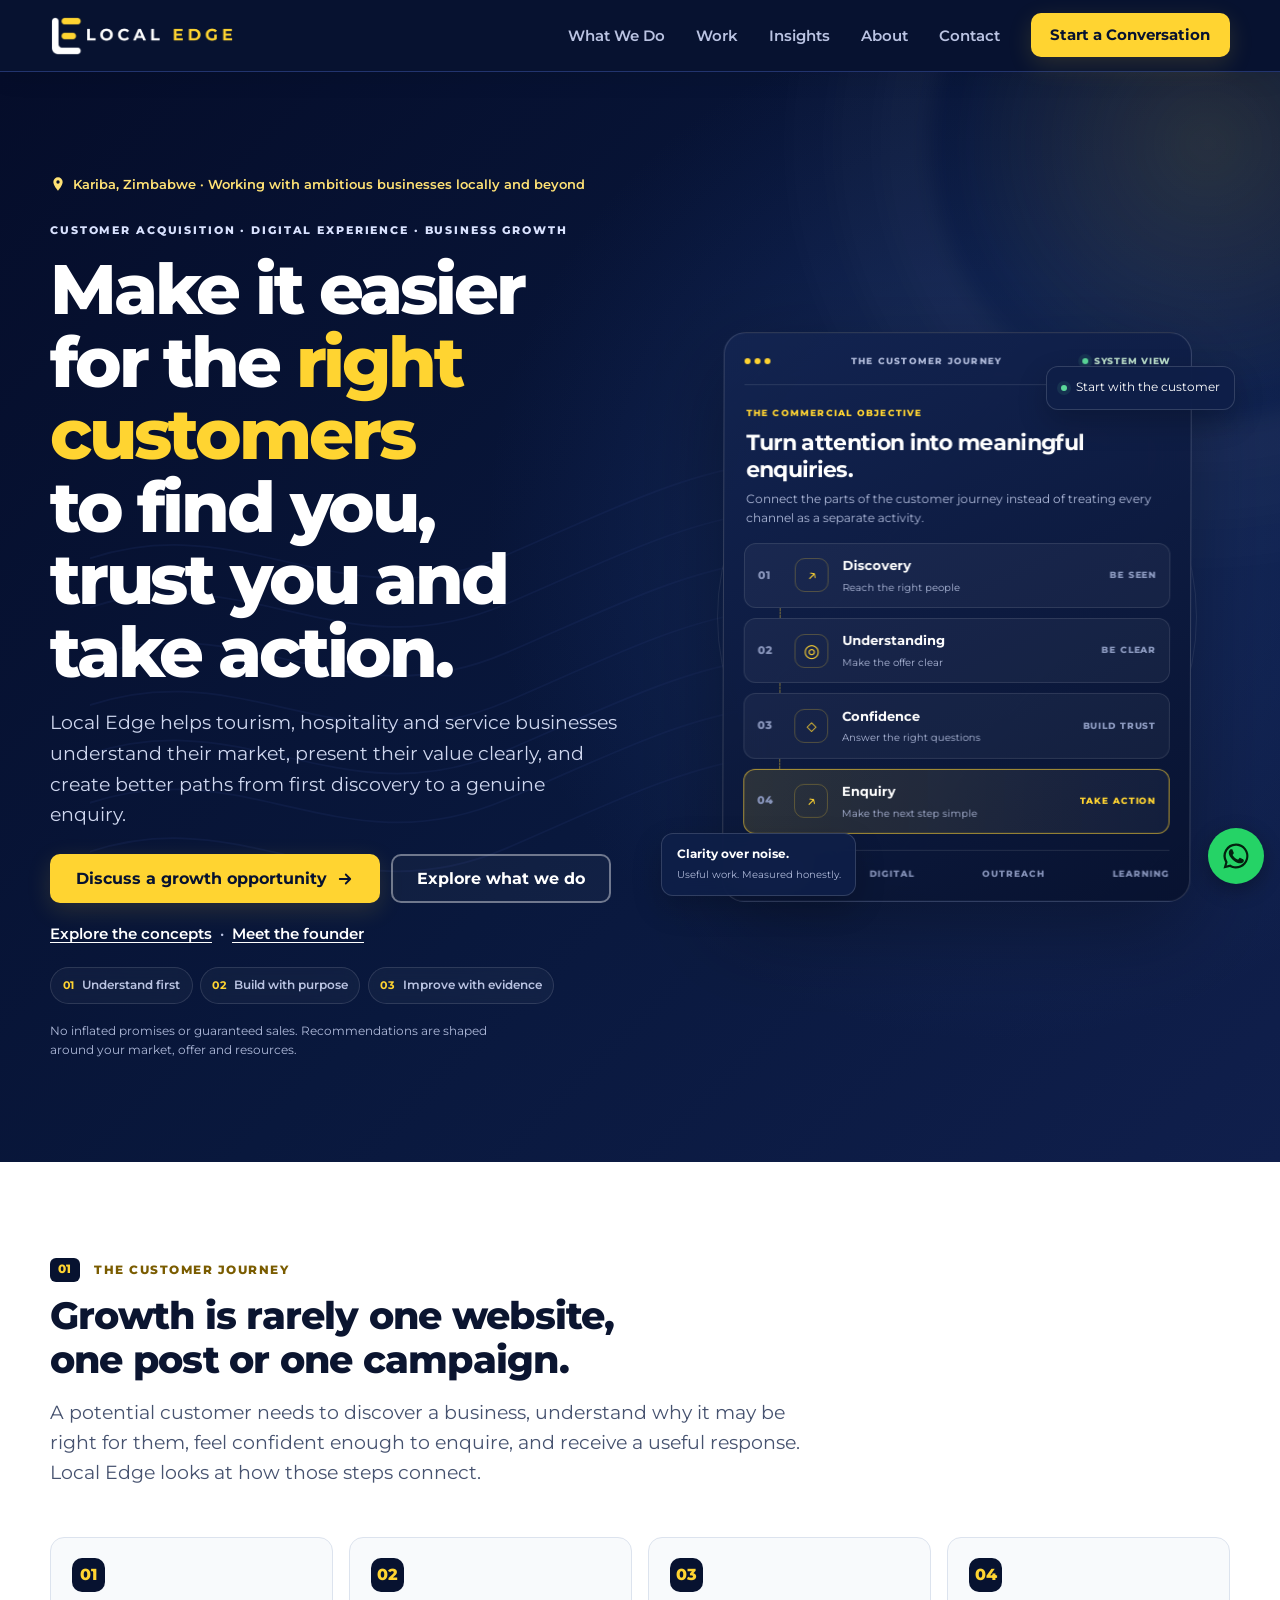
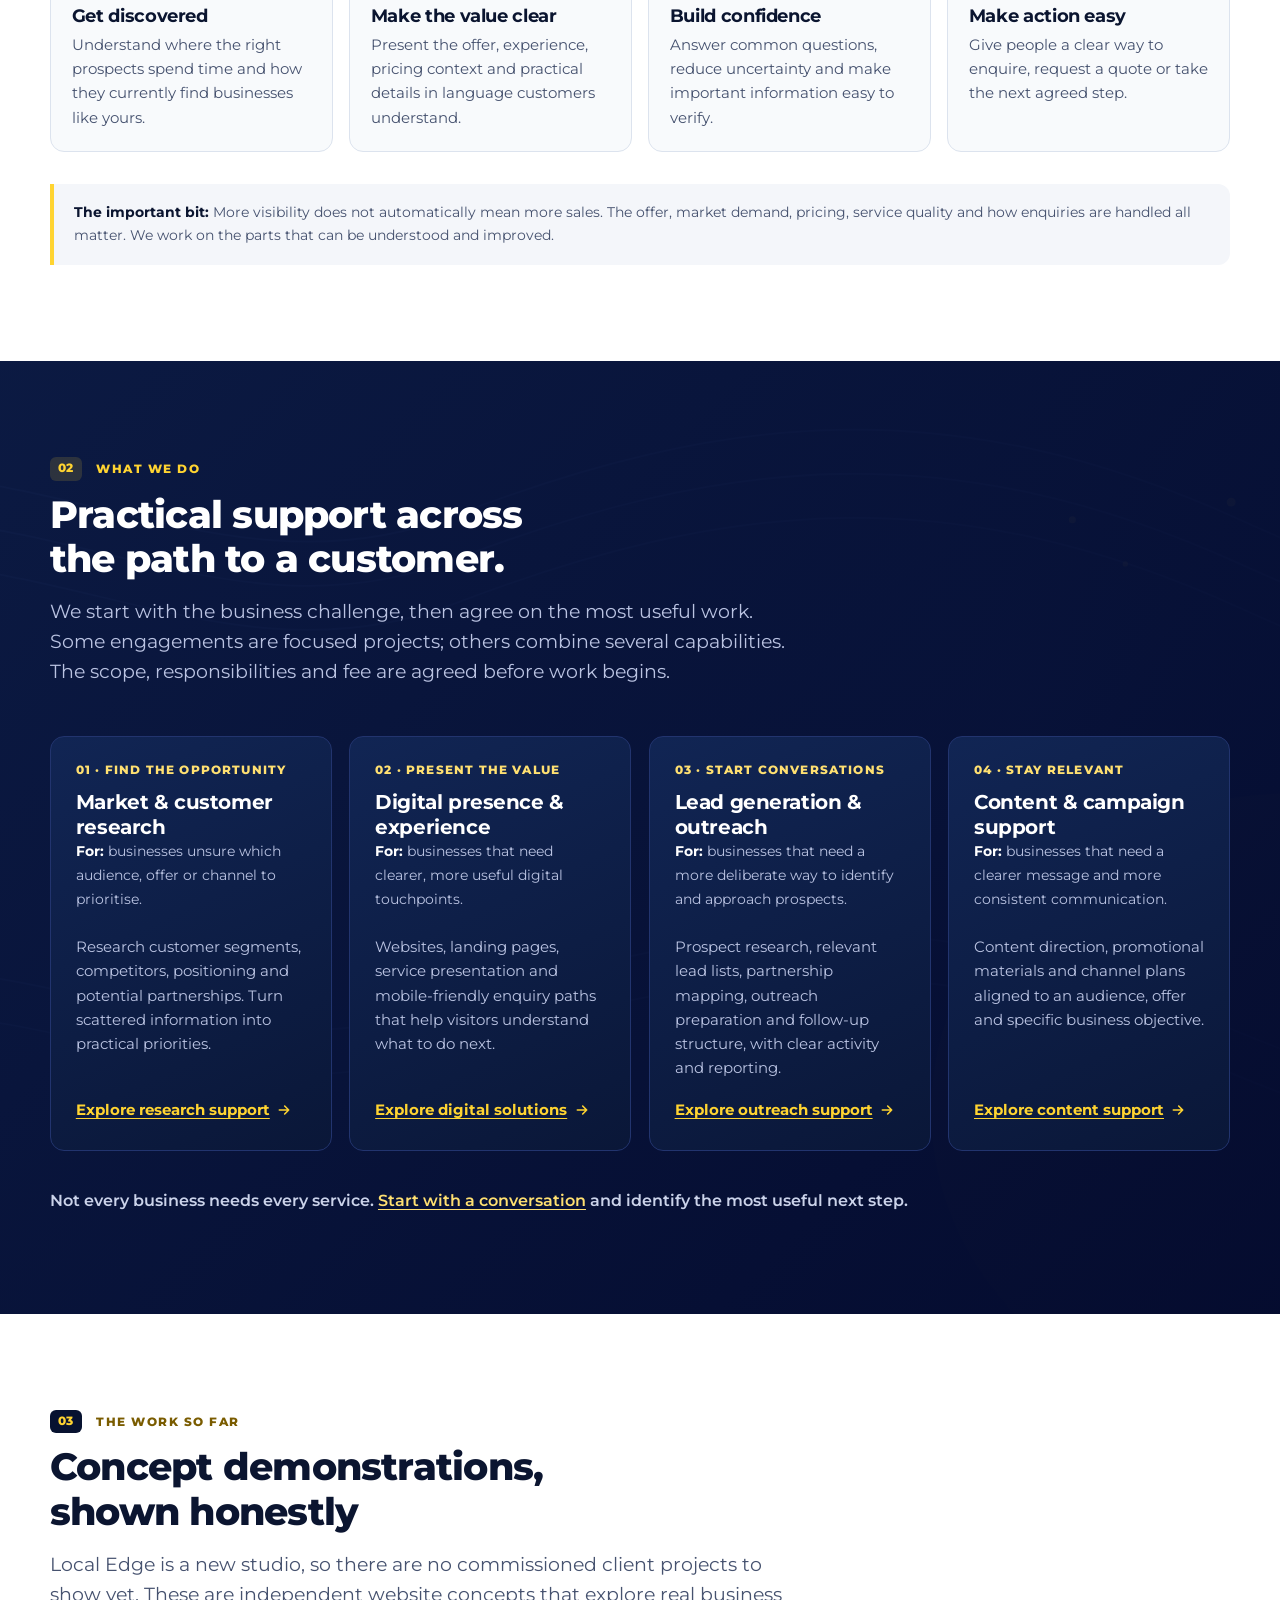
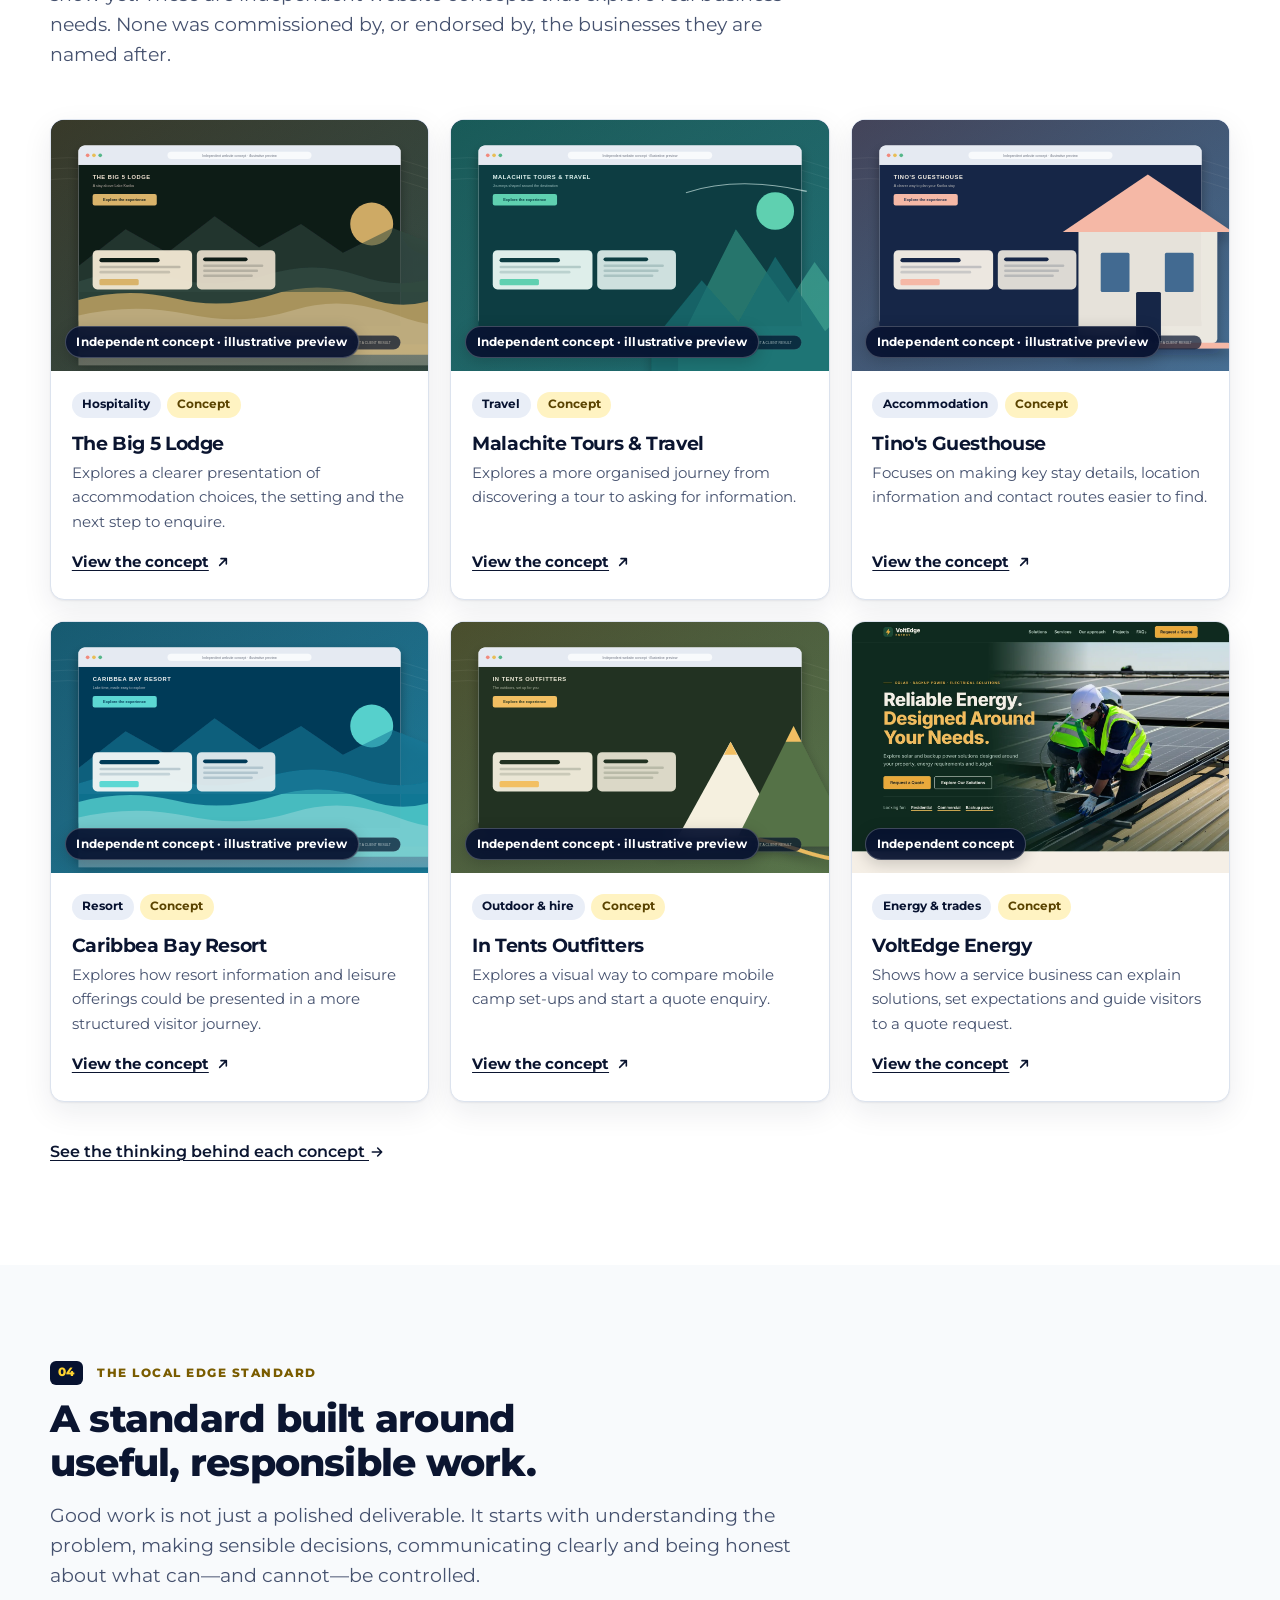
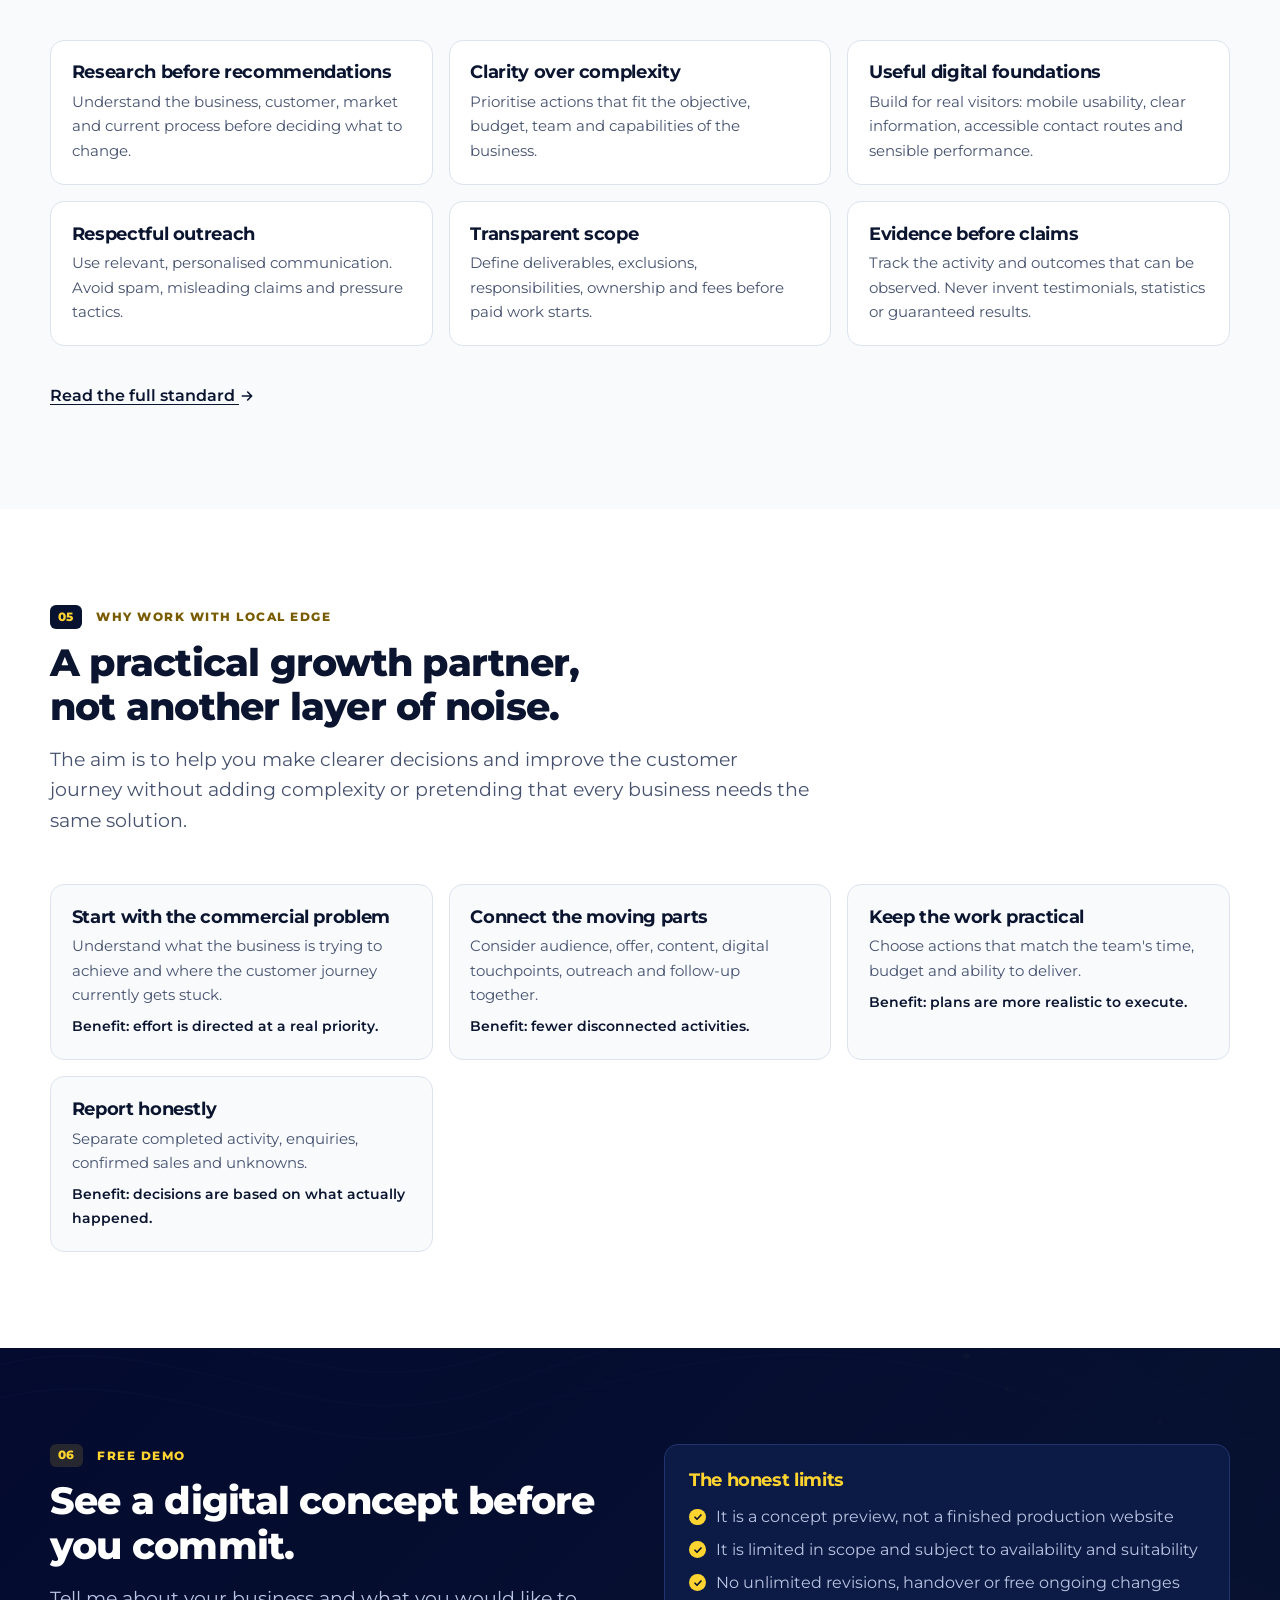
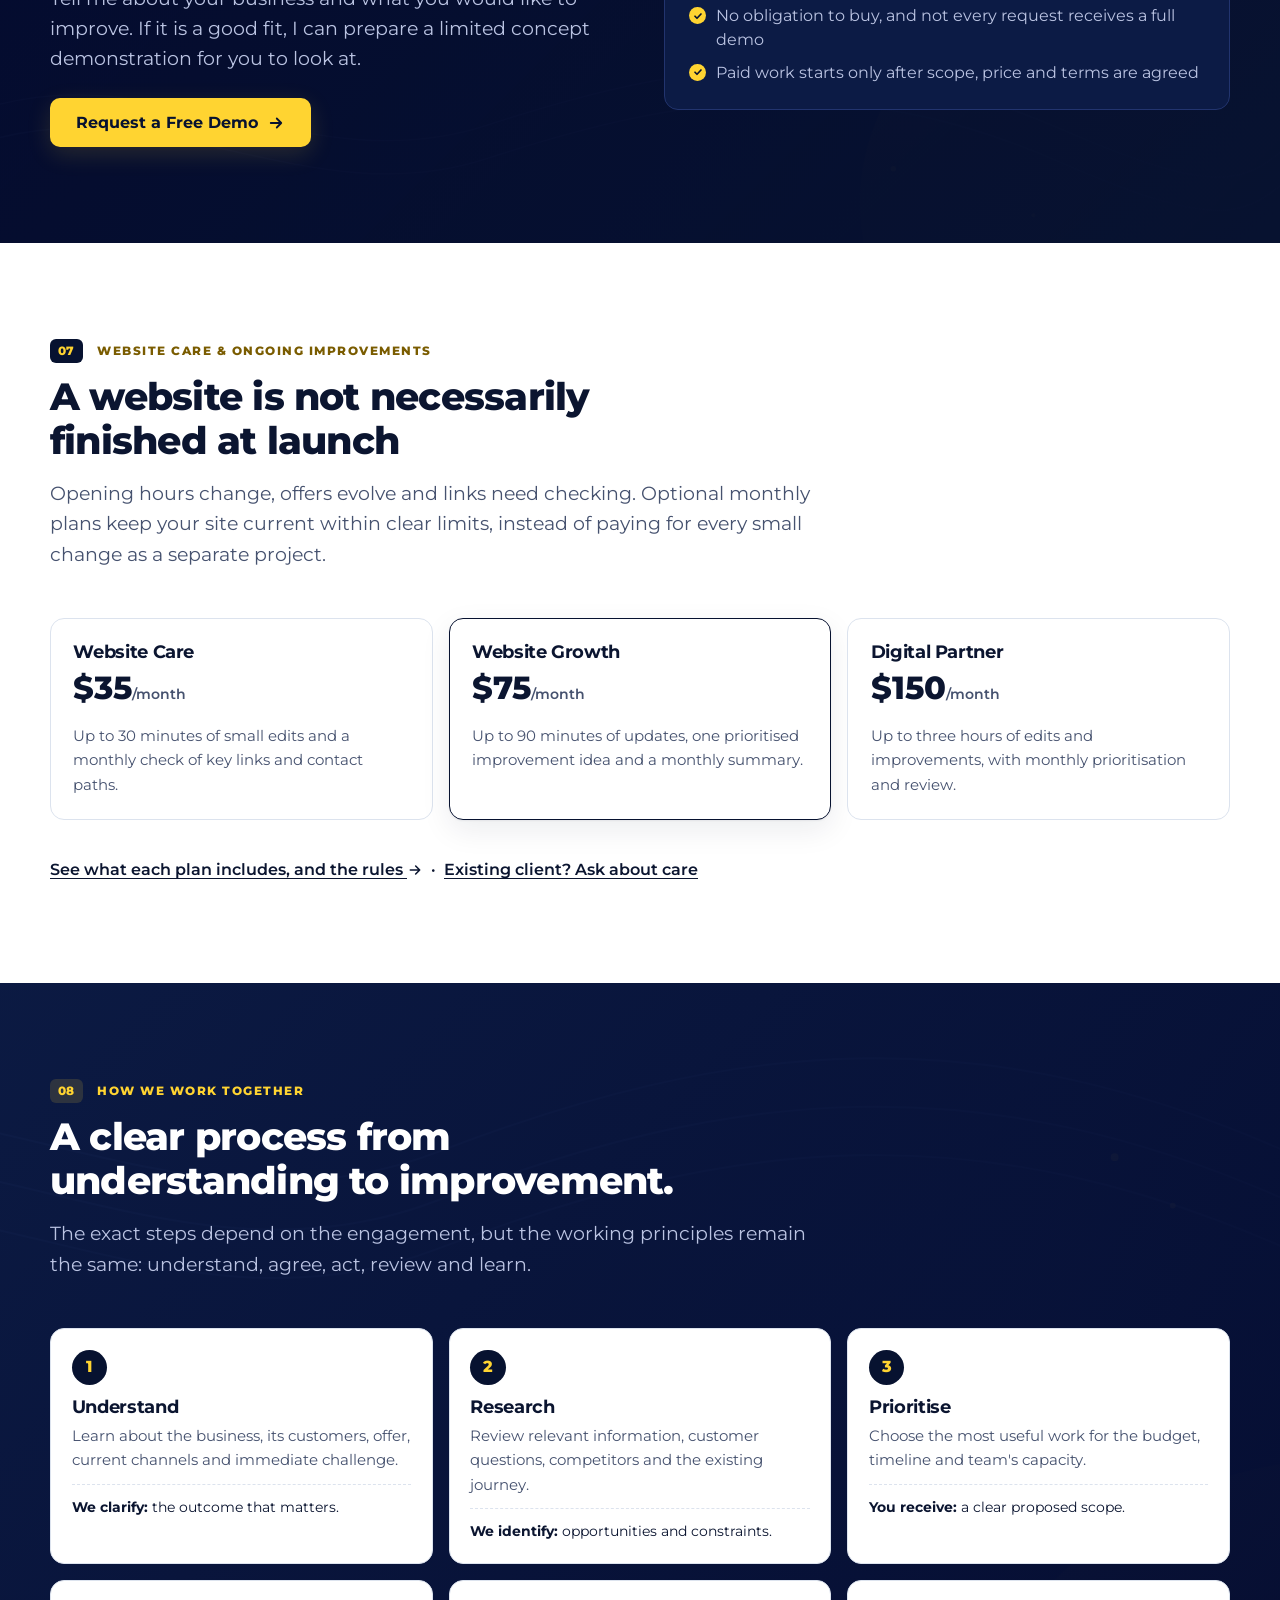
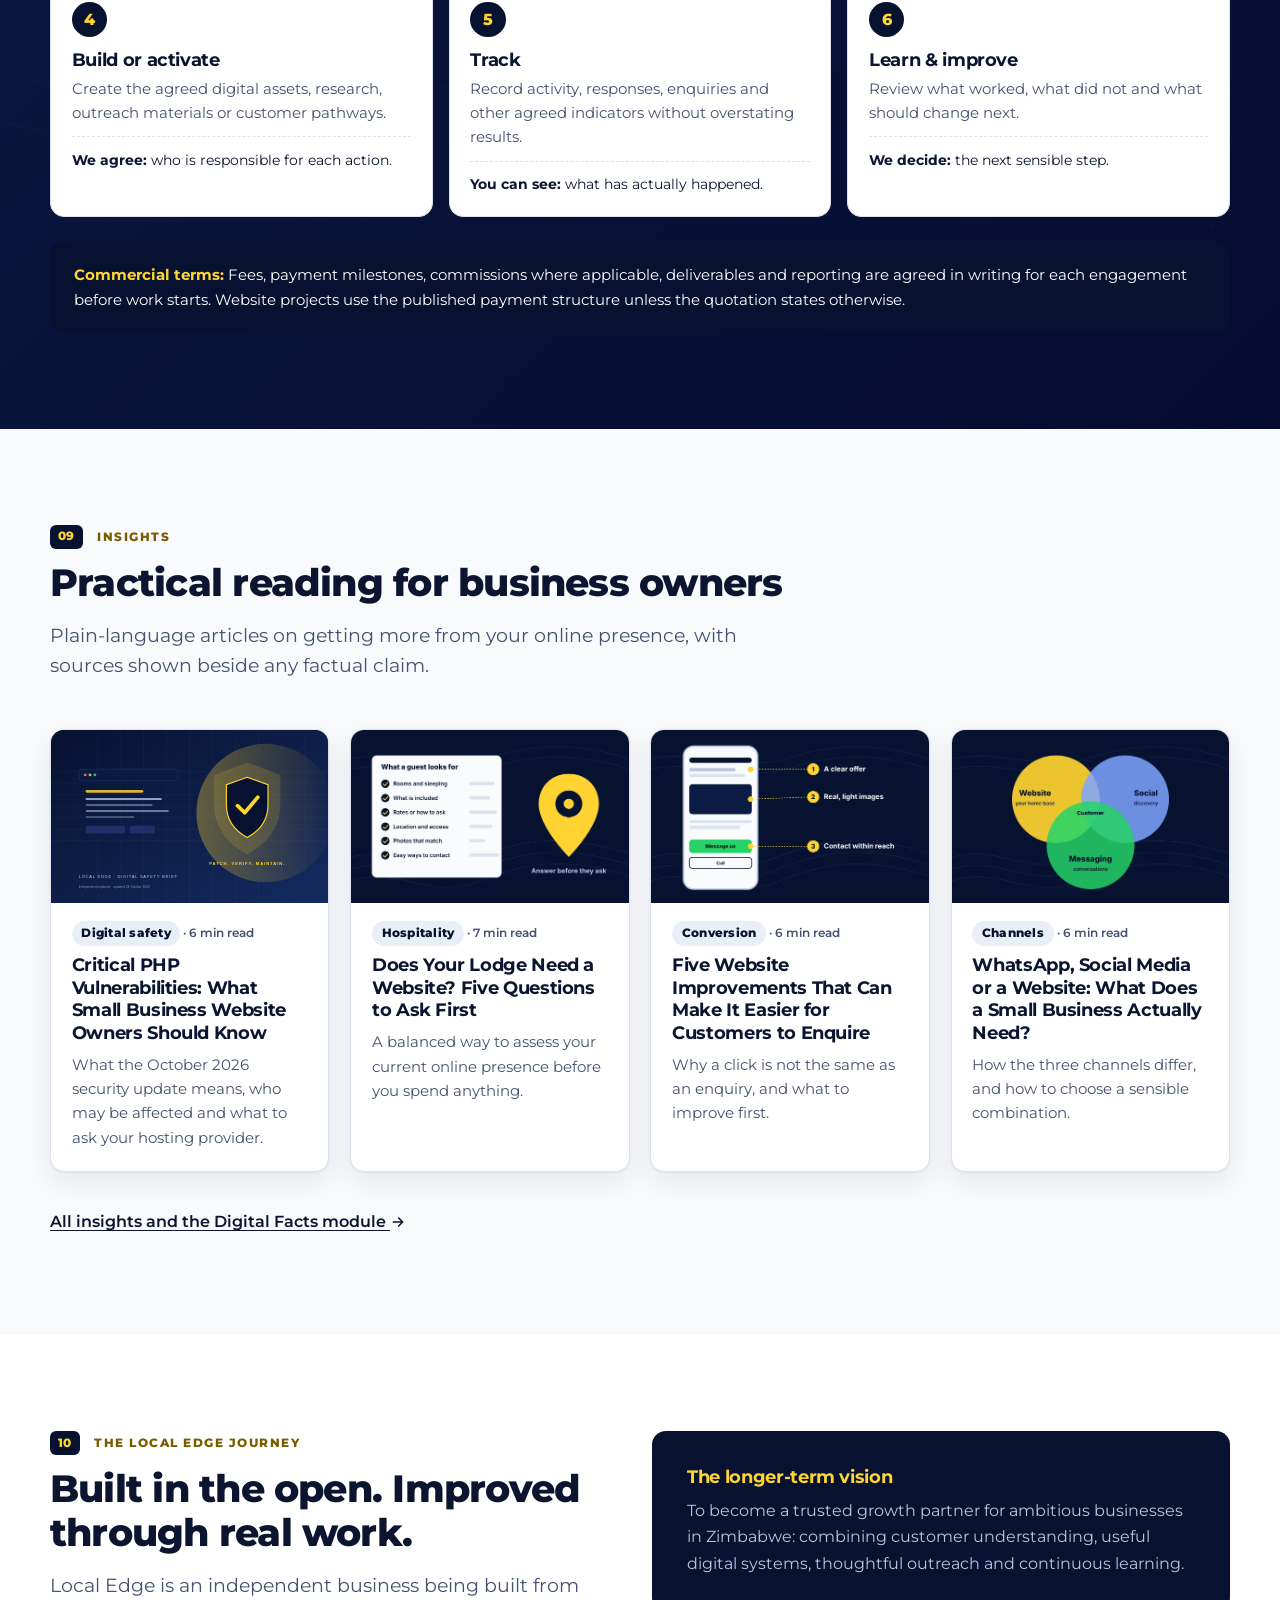
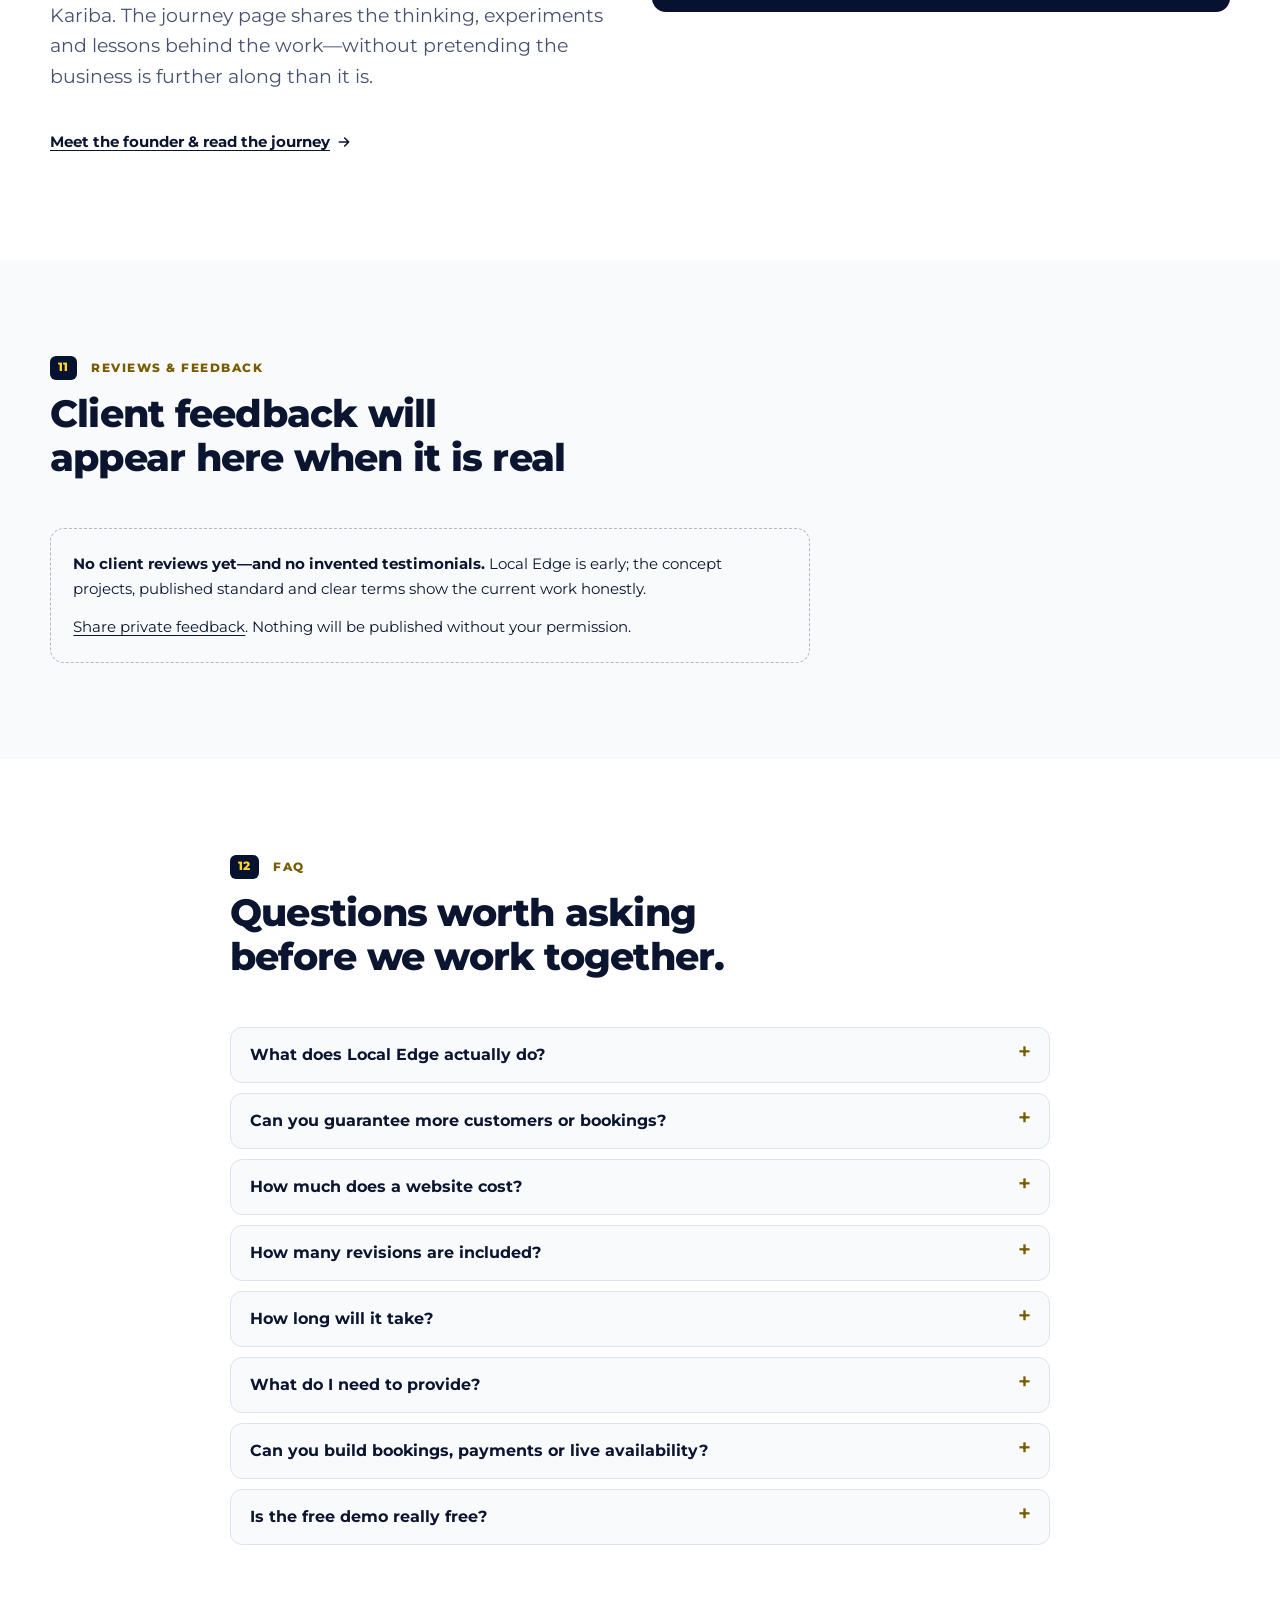
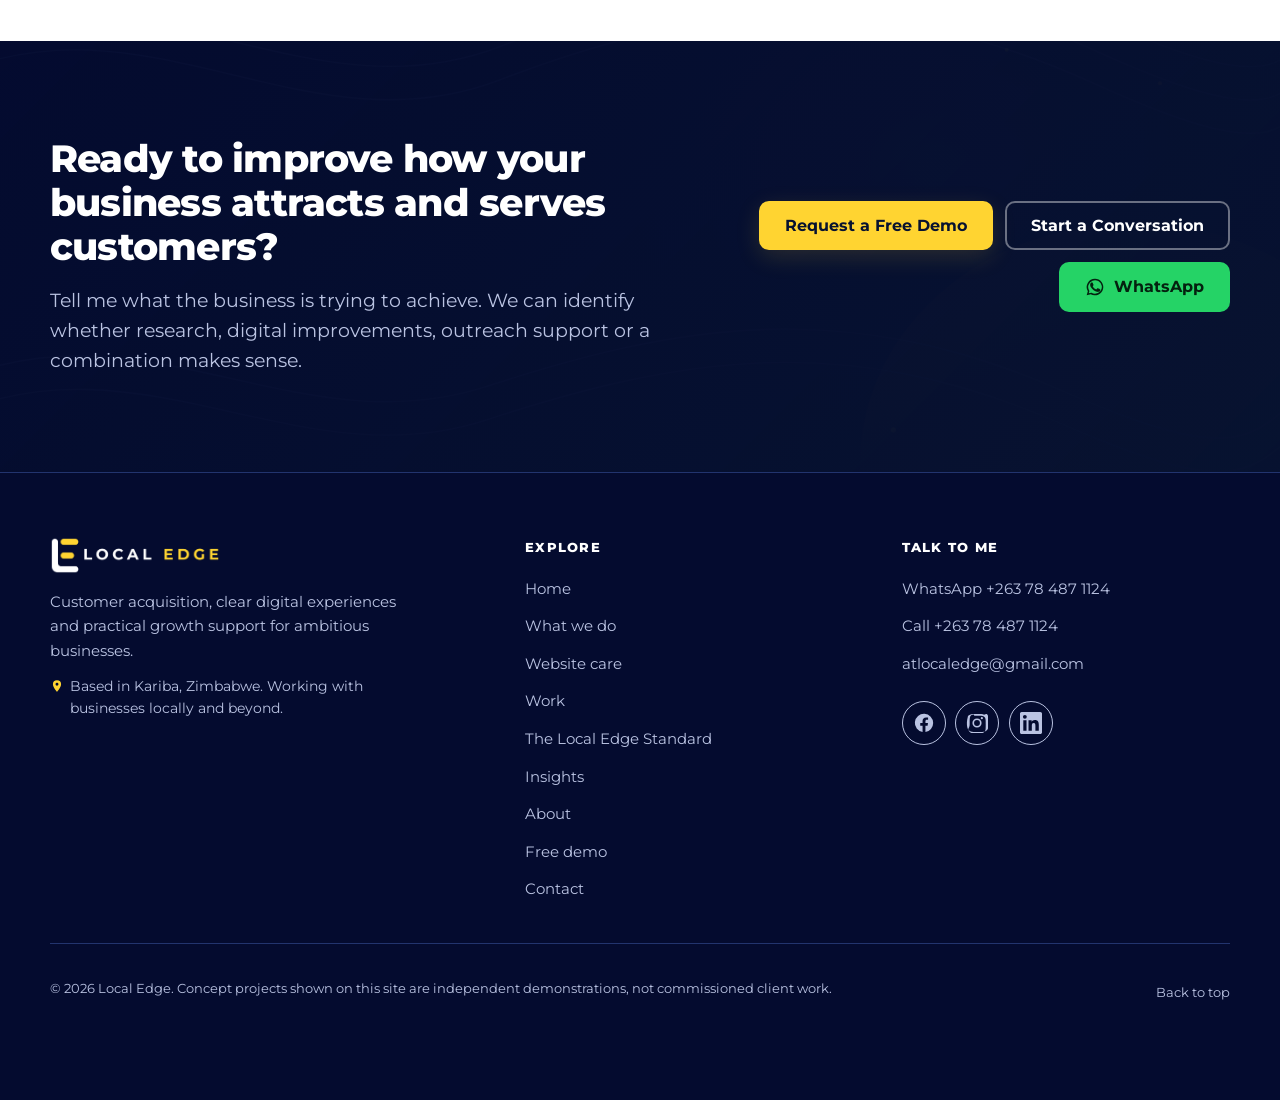
==== commit 29733e9a: "Add files via upload" ====
--- a/index.html
+++ b/index.html
@@ -5,8 +5,8 @@
   
   <meta name="viewport" content="width=device-width, initial-scale=1.0">
   <script>document.documentElement.className='js'</script>
-  <title>Local Edge | Website Design in Kariba &amp; Zimbabwe</title>
-  <meta name="description" content="Mobile-first websites for tourism, hospitality and service businesses in Kariba and across Zimbabwe. Clear scope, practical design and easier enquiries. Request a limited free demo.">
+  <title>Local Edge | Customer Acquisition &amp; Digital Growth in Zimbabwe</title>
+  <meta name="description" content="Customer acquisition support, market research and digital experiences for tourism, hospitality and service businesses in Kariba and across Zimbabwe.">
   <link rel="canonical" href="https://local-edge.localedge.workers.dev/">
   <meta name="theme-color" content="#071230">
   <meta name="author" content="Amazing Tembo">
@@ -14,16 +14,16 @@
   <meta property="og:type" content="website">
   <meta property="og:site_name" content="Local Edge">
   <meta property="og:locale" content="en_ZW">
-  <meta property="og:title" content="Local Edge | Thoughtful Websites for Businesses in Kariba and Zimbabwe">
-  <meta property="og:description" content="Mobile-first websites for tourism, hospitality and service businesses in Kariba and across Zimbabwe. Clear scope, practical design and easier enquiries. Request a limited free demo.">
+  <meta property="og:title" content="Local Edge | Customer Acquisition &amp; Digital Growth in Zimbabwe">
+  <meta property="og:description" content="Customer acquisition support, market research and digital experiences for tourism, hospitality and service businesses in Kariba and across Zimbabwe.">
   <meta property="og:url" content="https://local-edge.localedge.workers.dev/">
   <meta property="og:image" content="https://local-edge.localedge.workers.dev/assets/images/og-local-edge.jpg">
   <meta property="og:image:width" content="1200">
   <meta property="og:image:height" content="630">
-  <meta property="og:image:alt" content="Local Edge: a stronger digital presence and a clearer path to your next customer">
+  <meta property="og:image:alt" content="Local Edge: customer acquisition, digital experience and business growth support">
   <meta name="twitter:card" content="summary_large_image">
-  <meta name="twitter:title" content="Local Edge | Thoughtful Websites for Businesses in Kariba and Zimbabwe">
-  <meta name="twitter:description" content="Mobile-first websites for tourism, hospitality and service businesses in Kariba and across Zimbabwe. Clear scope, practical design and easier enquiries. Request a limited free demo.">
+  <meta name="twitter:title" content="Local Edge | Customer Acquisition &amp; Digital Growth in Zimbabwe">
+  <meta name="twitter:description" content="Customer acquisition support, market research and digital experiences for tourism, hospitality and service businesses in Kariba and across Zimbabwe.">
   <meta name="twitter:image" content="https://local-edge.localedge.workers.dev/assets/images/og-local-edge.jpg">
 
   <link rel="icon" type="image/png" href="assets/logo-icon.png">
@@ -35,7 +35,7 @@
   <link href="https://fonts.googleapis.com/css2?family=Montserrat:wght@400;500;600;700;800&display=swap" rel="stylesheet">
   <link rel="stylesheet" href="styles.css">
   <script type="application/ld+json">
-  {"@context":"https://schema.org","@type":"ProfessionalService","name":"Local Edge","description":"Mobile-first website design and ongoing website care for tourism, hospitality and service businesses in Zimbabwe, based in Kariba.","url":"https://local-edge.localedge.workers.dev/","image":"https://local-edge.localedge.workers.dev/assets/images/og-local-edge.jpg","telephone":"+263784871124","email":"atlocaledge@gmail.com","founder":{"@type":"Person","name":"Amazing Tembo"},"areaServed":{"@type":"Country","name":"Zimbabwe"},"address":{"@type":"PostalAddress","addressLocality":"Kariba","addressCountry":"ZW"},"sameAs":["https://www.facebook.com/profile.php?id=61580444944918","https://www.instagram.com/itzama_zing","https://www.linkedin.com/in/amazing-tembo-409262381"]}
+  {"@context":"https://schema.org","@type":"ProfessionalService","name":"Local Edge","description":"Customer acquisition support, market research and digital experiences for tourism, hospitality and service businesses in Zimbabwe, based in Kariba.","url":"https://local-edge.localedge.workers.dev/","image":"https://local-edge.localedge.workers.dev/assets/images/og-local-edge.jpg","telephone":"+263784871124","email":"atlocaledge@gmail.com","founder":{"@type":"Person","name":"Amazing Tembo"},"areaServed":{"@type":"Country","name":"Zimbabwe"},"address":{"@type":"PostalAddress","addressLocality":"Kariba","addressCountry":"ZW"},"sameAs":["https://www.facebook.com/profile.php?id=61580444944918","https://www.instagram.com/itzama_zing","https://www.linkedin.com/in/amazing-tembo-409262381"]}
   </script>
 </head>
 <body class="page-home">
@@ -69,13 +69,13 @@
 
       <nav class="nav-panel" id="navPanel" aria-label="Main navigation">
         <ul class="nav-links">
-          <li><a href="services.html">Services &amp; Pricing</a></li>
+          <li><a href="services.html">What We Do</a></li>
           <li><a href="work.html">Work</a></li>
           <li><a href="insights.html">Insights</a></li>
-          <li><a href="journey.html">Journey</a></li>
+          <li><a href="journey.html">About</a></li>
           <li><a href="contact.html">Contact</a></li>
         </ul>
-        <a class="btn btn-gold btn-sm nav-cta" href="demo.html">Request a Free Demo</a>
+        <a class="btn btn-gold btn-sm nav-cta" href="contact.html">Start a Conversation</a>
       </nav>
     </div>
   </header>
@@ -84,53 +84,40 @@
 
     <span id="top"></span>
     <!-- HERO -->
-    <section class="hero hero--contour" aria-labelledby="hero-title">
+    <section class="hero hero--contour hero--growth" aria-labelledby="hero-title">
       <div class="container hero-grid">
         <div class="hero-copy">
-          <p class="loc-badge"><svg width="16" height="16" aria-hidden="true"><use href="#i-pin"/></svg> Based in Kariba, Zimbabwe. Working with businesses locally and beyond.</p>
-          <h1 id="hero-title">A stronger digital presence. A clearer path to <span class="hero-highlight">your next customer.</span></h1>
-          <p class="hero-sub">Local Edge plans and builds clear, mobile-first websites for tourism, hospitality and service businesses—helping customers understand the offer and find the next step to enquire.</p>
+          <p class="loc-badge"><svg width="16" height="16" aria-hidden="true"><use href="#i-pin"/></svg> Kariba, Zimbabwe · Working with ambitious businesses locally and beyond</p>
+          <p class="hero-eyebrow">CUSTOMER ACQUISITION · DIGITAL EXPERIENCE · BUSINESS GROWTH</p>
+          <h1 id="hero-title">Make it easier for the <span class="hero-highlight">right customers</span> to find you, trust you and take action.</h1>
+          <p class="hero-sub">Local Edge helps tourism, hospitality and service businesses understand their market, present their value clearly, and create better paths from first discovery to a genuine enquiry.</p>
           <div class="btn-row">
-            <a class="btn btn-gold" href="demo.html">Request a Free Demo <svg width="18" height="18" aria-hidden="true"><use href="#i-arrow"/></svg></a>
-            <a class="btn btn-ghost" href="work.html">Explore the Work</a>
+            <a class="btn btn-gold" href="contact.html">Discuss a growth opportunity <svg width="18" height="18" aria-hidden="true"><use href="#i-arrow"/></svg></a>
+            <a class="btn btn-ghost" href="services.html">Explore what we do</a>
           </div>
-          <p class="hero-alt"><a href="contact.html">Discuss a project</a> &nbsp;&middot;&nbsp; <a href="services.html">See services and pricing</a></p>
-          <div class="hero-proof" aria-label="What to expect"><span><b>01</b> Clear scope</span><span><b>02</b> Mobile-first</span><span><b>03</b> Honest handover</span></div>
-          <ul class="ticks">
-            <li><svg width="18" height="18" aria-hidden="true"><use href="#i-check"/></svg> A written scope and price before any paid work starts</li>
-            <li><svg width="18" height="18" aria-hidden="true"><use href="#i-check"/></svg> Mobile-first, with images prepared for weak connections</li>
-            <li><svg width="18" height="18" aria-hidden="true"><use href="#i-check"/></svg> A free demo is a limited preview, with no obligation</li>
-          </ul>
-        </div>
-
-        <figure class="hero-visual">
-          <svg class="anno" viewBox="0 0 560 440" role="img" aria-labelledby="anno-t anno-d">
-            <title id="anno-t">Illustration of a website page with three numbered notes</title>
-            <desc id="anno-d">A simple page layout with a clear heading and offer, a prepared image, and a contact button within easy reach.</desc>
-            <rect x="20" y="20" width="400" height="400" rx="16" fill="#F8FAFC"/>
-            <rect x="20" y="20" width="400" height="38" rx="16" fill="#DCE3EE"/><rect x="20" y="40" width="400" height="18" fill="#DCE3EE"/>
-            <circle cx="44" cy="39" r="5" fill="#9AA6BF"/><circle cx="62" cy="39" r="5" fill="#9AA6BF"/><circle cx="80" cy="39" r="5" fill="#9AA6BF"/>
-            <rect x="48" y="88" width="190" height="18" rx="9" fill="#071230"/><rect x="48" y="116" width="260" height="12" rx="6" fill="#9AA6BF"/><rect x="48" y="136" width="220" height="12" rx="6" fill="#C9D2E3"/>
-            <rect x="48" y="172" width="344" height="120" rx="12" fill="#0C1B45"/>
-            <path d="M48 292 L130 222 L190 262 L250 202 L392 292 Z" fill="#22346E"/><circle cx="330" cy="212" r="16" fill="#FFD431"/>
-            <rect x="48" y="316" width="150" height="40" rx="10" fill="#25D366"/><text x="123" y="342" text-anchor="middle" font-family="Montserrat,Arial,sans-serif" font-weight="800" font-size="15" fill="#04210F">Message us</text>
-            <rect x="210" y="316" width="100" height="40" rx="10" fill="none" stroke="#071230" stroke-width="2.5"/><text x="260" y="342" text-anchor="middle" font-family="Montserrat,Arial,sans-serif" font-weight="700" font-size="15" fill="#071230">Call</text>
-            <rect x="48" y="374" width="120" height="10" rx="5" fill="#C9D2E3"/>
-            <g stroke="#FFD431" stroke-width="2.5" stroke-dasharray="5 5" fill="none"><path d="M238 97 L440 80"/><path d="M392 232 L440 232"/><path d="M198 336 L440 380"/></g>
-            <g font-family="Montserrat,Arial,sans-serif" font-weight="800" fill="#071230" text-anchor="middle">
-              <circle cx="460" cy="78" r="18" fill="#FFD431"/><text x="460" y="84" font-size="17">1</text>
-              <circle cx="460" cy="232" r="18" fill="#FFD431"/><text x="460" y="238" font-size="17">2</text>
-              <circle cx="460" cy="382" r="18" fill="#FFD431"/><text x="460" y="388" font-size="17">3</text></g>
-          </svg>
-          <figcaption>
-            <ol class="anno-list">
-              <li><strong>Clear offer.</strong> Visitors see what you do and who it is for.</li>
-              <li><strong>Prepared images.</strong> Sized for phones, with the right crop.</li>
-              <li><strong>Contact in reach.</strong> One tap to message or call.</li>
-            </ol>
-            <span class="fig-note">Illustration of the thinking behind each page, not a client result.</span>
-          </figcaption>
-        </figure>
+          <p class="hero-alt"><a href="work.html">Explore the concepts</a> &nbsp;·&nbsp; <a href="journey.html">Meet the founder</a></p>
+          <div class="hero-proof" aria-label="How Local Edge approaches the work"><span><b>01</b> Understand first</span><span><b>02</b> Build with purpose</span><span><b>03</b> Improve with evidence</span></div>
+          <p class="hero-disclaimer">No inflated promises or guaranteed sales. Recommendations are shaped around your market, offer and resources.</p>
+        </div>
+        <div class="growth-board-wrap" aria-label="Illustration of the customer journey from discovery to enquiry">
+          <div class="growth-orbit growth-orbit--one"></div><div class="growth-orbit growth-orbit--two"></div>
+          <div class="growth-board">
+            <div class="growth-board-top"><span class="growth-board-mark"><i></i><i></i><i></i></span><span class="growth-board-label">THE CUSTOMER JOURNEY</span><span class="growth-live"><i></i> SYSTEM VIEW</span></div>
+            <div class="growth-board-intro"><span class="micro-label">THE COMMERCIAL OBJECTIVE</span><strong>Turn attention into meaningful enquiries.</strong><p>Connect the parts of the customer journey instead of treating every channel as a separate activity.</p></div>
+            <div class="journey-stack">
+              <div class="journey-step"><span class="journey-index">01</span><span class="journey-icon">↗</span><span class="journey-detail"><b>Discovery</b><small>Reach the right people</small></span><span class="journey-state">BE SEEN</span></div>
+              <div class="journey-connector"><i></i></div>
+              <div class="journey-step"><span class="journey-index">02</span><span class="journey-icon">◎</span><span class="journey-detail"><b>Understanding</b><small>Make the offer clear</small></span><span class="journey-state">BE CLEAR</span></div>
+              <div class="journey-connector"><i></i></div>
+              <div class="journey-step"><span class="journey-index">03</span><span class="journey-icon">◇</span><span class="journey-detail"><b>Confidence</b><small>Answer the right questions</small></span><span class="journey-state">BUILD TRUST</span></div>
+              <div class="journey-connector"><i></i></div>
+              <div class="journey-step journey-step--active"><span class="journey-index">04</span><span class="journey-icon">↗</span><span class="journey-detail"><b>Enquiry</b><small>Make the next step simple</small></span><span class="journey-state">TAKE ACTION</span></div>
+            </div>
+            <div class="growth-board-foot"><span>STRATEGY</span><span>DIGITAL</span><span>OUTREACH</span><span>LEARNING</span></div>
+          </div>
+          <div class="growth-note growth-note--top"><span class="growth-note-dot"></span> Start with the customer</div>
+          <div class="growth-note growth-note--bottom"><strong>Clarity over noise.</strong><small>Useful work. Measured honestly.</small></div>
+        </div>
       </div>
     </section>
 
@@ -138,18 +125,17 @@
     <section class="section section--light" aria-labelledby="purpose-title">
       <div class="container">
         <div class="sec-head">
-          <p class="kicker"><span>01</span> What a website is for</p>
-          <h2 id="purpose-title">A website is more than decoration. It has four jobs.</h2>
-          <p class="lead">When a visitor lands on your page, they are silently asking four questions. A good website answers each one quickly, on a phone, on a patchy connection.</p>
-        </div>
-        <ol class="jobs">
-          <li class="reveal"><span class="job-n" aria-hidden="true">A</span><h3>Understand</h3><p>What do you offer, who is it for, and where are you?</p></li>
-          <li class="reveal"><span class="job-n" aria-hidden="true">B</span><h3>Trust</h3><p>Does this look real, current and cared for? Are the details consistent?</p></li>
-          <li class="reveal"><span class="job-n" aria-hidden="true">C</span><h3>Explore</h3><p>Can I compare options, see what is included and find answers myself?</p></li>
-          <li class="reveal"><span class="job-n" aria-hidden="true">D</span><h3>Contact</h3><p>Can I ask a question or request a quote in a moment, without friction?</p></li>
+          <p class="kicker"><span>01</span> The customer journey</p>
+          <h2 id="purpose-title">Growth is rarely one website, one post or one campaign.</h2>
+          <p class="lead">A potential customer needs to discover a business, understand why it may be right for them, feel confident enough to enquire, and receive a useful response. Local Edge looks at how those steps connect.</p>
+        </div>
+        <ol class="jobs journey-jobs">
+          <li class="reveal"><span class="job-n" aria-hidden="true">01</span><h3>Get discovered</h3><p>Understand where the right prospects spend time and how they currently find businesses like yours.</p></li>
+          <li class="reveal"><span class="job-n" aria-hidden="true">02</span><h3>Make the value clear</h3><p>Present the offer, experience, pricing context and practical details in language customers understand.</p></li>
+          <li class="reveal"><span class="job-n" aria-hidden="true">03</span><h3>Build confidence</h3><p>Answer common questions, reduce uncertainty and make important information easy to verify.</p></li>
+          <li class="reveal"><span class="job-n" aria-hidden="true">04</span><h3>Make action easy</h3><p>Give people a clear way to enquire, request a quote or take the next agreed step.</p></li>
         </ol>
-
-        <p class="fine purpose-note">Local Edge focuses on the parts a website can control—clarity, usability, presentation and the path to contact. Demand, pricing, reputation and how quickly enquiries are answered still depend on the business.</p>
+        <div class="journey-note"><strong>The important bit:</strong> More visibility does not automatically mean more sales. The offer, market demand, pricing, service quality and how enquiries are handled all matter. We work on the parts that can be understood and improved.</div>
       </div>
     </section>
 
@@ -157,45 +143,17 @@
     <section class="section section--navy" aria-labelledby="services-title">
       <div class="container">
         <div class="sec-head">
-          <p class="kicker"><span>02</span> Services</p>
-          <h2 id="services-title">Start with the problem. Choose the service that fits it.</h2>
-          <p class="lead">Local Edge is starting with tourism and hospitality businesses around Kariba, and works with other types of business too. Prices below are starting prices in US dollars. The final price is agreed in writing before work begins.</p>
-        </div>
-        <div class="svc-grid svc-grid--4">
-          <article class="svc-card reveal">
-            <p class="svc-n">Start small</p>
-            <h3>Starter Website</h3>
-            <p class="price-from">From <span data-price="starter">$125</span></p>
-            <p class="best-for"><strong>Best for:</strong> a small business that needs a clear, professional starting point online.</p>
-            <p>One responsive page with up to five clear sections and a WhatsApp or other agreed contact link.</p>
-            <a class="more" href="services.html#packages">What is included <svg width="16" height="16" aria-hidden="true"><use href="#i-arrow"/></svg></a>
-          </article>
-          <article class="svc-card reveal">
-            <p class="svc-n">More complete</p>
-            <h3>Business Website</h3>
-            <p class="price-from">From <span data-price="business">$250</span></p>
-            <p class="best-for"><strong>Best for:</strong> a business that needs fuller information and a stronger online presence.</p>
-            <p>Up to five agreed pages, a layout suited to your audience, and clear enquiry pathways.</p>
-            <a class="more" href="services.html#packages">What is included <svg width="16" height="16" aria-hidden="true"><use href="#i-arrow"/></svg></a>
-          </article>
-          <article class="svc-card reveal">
-            <p class="svc-n">Initial focus</p>
-            <h3>Hospitality Website</h3>
-            <p class="price-from">From <span data-price="hospitality">$350</span></p>
-            <p class="best-for"><strong>Best for:</strong> lodges, camps, resorts, tour operators and other accommodation or experience providers.</p>
-            <p>Gallery, rooms or experiences, location and visitor information, and a clear WhatsApp enquiry path.</p>
-            <a class="more" href="services.html#packages">What is included <svg width="16" height="16" aria-hidden="true"><use href="#i-arrow"/></svg></a>
-          </article>
-          <article class="svc-card reveal">
-            <p class="svc-n">Larger projects</p>
-            <h3>Advanced Website</h3>
-            <p class="price-from">From <span data-price="advanced">$600</span></p>
-            <p class="best-for"><strong>Best for:</strong> projects that need more pages, search or filtering, or integrations.</p>
-            <p>Scope, feasibility, timeline and price are agreed before work begins. Not every feature is included.</p>
-            <a class="more" href="services.html#packages">What is included <svg width="16" height="16" aria-hidden="true"><use href="#i-arrow"/></svg></a>
-          </article>
-        </div>
-        <p class="after-grid">Not sure which fits? <a href="services.html#finder">Try the service-fit finder</a> for an initial guide, or <a href="contact.html">describe your project</a>.</p>
+          <p class="kicker"><span>02</span> What we do</p>
+          <h2 id="services-title">Practical support across the path to a customer.</h2>
+          <p class="lead">We start with the business challenge, then agree on the most useful work. Some engagements are focused projects; others combine several capabilities. The scope, responsibilities and fee are agreed before work begins.</p>
+        </div>
+        <div class="svc-grid svc-grid--4 growth-services-grid">
+          <article class="svc-card reveal"><p class="svc-n">01 · Find the opportunity</p><h3>Market &amp; customer research</h3><p class="best-for"><strong>For:</strong> businesses unsure which audience, offer or channel to prioritise.</p><p>Research customer segments, competitors, positioning and potential partnerships. Turn scattered information into practical priorities.</p><a class="more" href="services.html#research">Explore research support <svg width="16" height="16" aria-hidden="true"><use href="#i-arrow"/></svg></a></article>
+          <article class="svc-card reveal"><p class="svc-n">02 · Present the value</p><h3>Digital presence &amp; experience</h3><p class="best-for"><strong>For:</strong> businesses that need clearer, more useful digital touchpoints.</p><p>Websites, landing pages, service presentation and mobile-friendly enquiry paths that help visitors understand what to do next.</p><a class="more" href="services.html#digital">Explore digital solutions <svg width="16" height="16" aria-hidden="true"><use href="#i-arrow"/></svg></a></article>
+          <article class="svc-card reveal"><p class="svc-n">03 · Start conversations</p><h3>Lead generation &amp; outreach</h3><p class="best-for"><strong>For:</strong> businesses that need a more deliberate way to identify and approach prospects.</p><p>Prospect research, relevant lead lists, partnership mapping, outreach preparation and follow-up structure, with clear activity and reporting.</p><a class="more" href="services.html#outreach">Explore outreach support <svg width="16" height="16" aria-hidden="true"><use href="#i-arrow"/></svg></a></article>
+          <article class="svc-card reveal"><p class="svc-n">04 · Stay relevant</p><h3>Content &amp; campaign support</h3><p class="best-for"><strong>For:</strong> businesses that need a clearer message and more consistent communication.</p><p>Content direction, promotional materials and channel plans aligned to an audience, offer and specific business objective.</p><a class="more" href="services.html#content">Explore content support <svg width="16" height="16" aria-hidden="true"><use href="#i-arrow"/></svg></a></article>
+        </div>
+        <p class="after-grid">Not every business needs every service. <a href="contact.html">Start with a conversation</a> and identify the most useful next step.</p>
       </div>
     </section>
 
@@ -242,16 +200,16 @@
       <div class="container">
         <div class="sec-head">
           <p class="kicker"><span>04</span> The Local Edge Standard</p>
-          <h2 id="std-title">What goes into a properly delivered website</h2>
-          <p class="lead">Most of the work in a good website is invisible to the visitor. They simply notice that it is easy to read, quick to open and simple to use. This is the checklist each project is built and checked against.</p>
+          <h2 id="std-title">A standard built around useful, responsible work.</h2>
+          <p class="lead">Good work is not just a polished deliverable. It starts with understanding the problem, making sensible decisions, communicating clearly and being honest about what can—and cannot—be controlled.</p>
         </div>
         <ul class="std-grid">
-          <li class="reveal"><h3>Works on a phone</h3><p>Layouts are checked at phone, tablet and desktop widths, with comfortable tap targets and readable text.</p></li>
-          <li class="reveal"><h3>Light on data</h3><p>Images are cropped on purpose, sized for their place and compressed, with no unnecessary libraries.</p></li>
-          <li class="reveal"><h3>Accessible by design</h3><p>Real labels on forms, visible focus, keyboard navigation, good contrast and meaningful image descriptions.</p></li>
-          <li class="reveal"><h3>Easy to find</h3><p>Clear page titles, descriptions, headings and social-sharing details, so links look right when shared.</p></li>
-          <li class="reveal"><h3>Contact that works</h3><p>WhatsApp, call and form links are tested before handover, and nothing pretends to work when it does not.</p></li>
-          <li class="reveal"><h3>Honest and clear</h3><p>No fake reviews, hidden tracking or invented numbers. Scope, ownership and handover are written down.</p></li>
+          <li class="reveal"><h3>Research before recommendations</h3><p>Understand the business, customer, market and current process before deciding what to change.</p></li>
+          <li class="reveal"><h3>Clarity over complexity</h3><p>Prioritise actions that fit the objective, budget, team and capabilities of the business.</p></li>
+          <li class="reveal"><h3>Useful digital foundations</h3><p>Build for real visitors: mobile usability, clear information, accessible contact routes and sensible performance.</p></li>
+          <li class="reveal"><h3>Respectful outreach</h3><p>Use relevant, personalised communication. Avoid spam, misleading claims and pressure tactics.</p></li>
+          <li class="reveal"><h3>Transparent scope</h3><p>Define deliverables, exclusions, responsibilities, ownership and fees before paid work starts.</p></li>
+          <li class="reveal"><h3>Evidence before claims</h3><p>Track the activity and outcomes that can be observed. Never invent testimonials, statistics or guaranteed results.</p></li>
         </ul>
         <p class="after-grid"><a href="standard.html">Read the full standard <svg width="16" height="16" aria-hidden="true"><use href="#i-arrow"/></svg></a></p>
       </div>
@@ -262,14 +220,14 @@
       <div class="container">
         <div class="sec-head">
           <p class="kicker"><span>05</span> Why work with Local Edge</p>
-          <h2 id="why-title">A practical working relationship, not just a visual refresh</h2>
-          <p class="lead">Every point below describes how the work is done, and the practical benefit to you. None of it is a promise of results.</p>
+          <h2 id="why-title">A practical growth partner, not another layer of noise.</h2>
+          <p class="lead">The aim is to help you make clearer decisions and improve the customer journey without adding complexity or pretending that every business needs the same solution.</p>
         </div>
         <ul class="why-grid">
-          <li class="reveal"><h3>Start with the business goal</h3><p>I clarify what a visitor should understand or do before deciding which pages and features are worth building. <em>Benefit: less spend on features that do not serve the goal.</em></p></li>
-          <li class="reveal"><h3>Built for your audience</h3><p>The structure, words and visual direction are shaped around your customers and how they decide—not just around a trendy look. <em>Benefit: a clearer fit between your offer and the people you want to reach.</em></p></li>
-          <li class="reveal"><h3>Scope and price in writing</h3><p>Deliverables, exclusions, revision rounds, payment stages and ownership are agreed before paid work begins. <em>Benefit: you can make an informed decision before committing.</em></p></li>
-          <li class="reveal"><h3>Honest collaboration</h3><p>Limits and trade-offs are explained, concept work is labelled clearly, and handover is planned from the start. <em>Benefit: no inflated promises or confusion about what you are buying.</em></p></li>
+          <li class="reveal"><h3>Start with the commercial problem</h3><p>Understand what the business is trying to achieve and where the customer journey currently gets stuck. <em>Benefit: effort is directed at a real priority.</em></p></li>
+          <li class="reveal"><h3>Connect the moving parts</h3><p>Consider audience, offer, content, digital touchpoints, outreach and follow-up together. <em>Benefit: fewer disconnected activities.</em></p></li>
+          <li class="reveal"><h3>Keep the work practical</h3><p>Choose actions that match the team's time, budget and ability to deliver. <em>Benefit: plans are more realistic to execute.</em></p></li>
+          <li class="reveal"><h3>Report honestly</h3><p>Separate completed activity, enquiries, confirmed sales and unknowns. <em>Benefit: decisions are based on what actually happened.</em></p></li>
         </ul>
       </div>
     </section>
@@ -279,7 +237,7 @@
       <div class="container demo-grid">
         <div>
           <p class="kicker"><span>06</span> Free demo</p>
-          <h2 id="demo-title">See a preview of your idea before you commit to anything</h2>
+          <h2 id="demo-title">See a digital concept before you commit.</h2>
           <p class="lead">Tell me about your business and what you would like to improve. If it is a good fit, I can prepare a limited concept demonstration for you to look at.</p>
           <div class="btn-row">
             <a class="btn btn-gold" href="demo.html">Request a Free Demo <svg width="18" height="18" aria-hidden="true"><use href="#i-arrow"/></svg></a>
@@ -320,19 +278,19 @@
       <div class="container">
         <div class="sec-head">
           <p class="kicker"><span>08</span> How we work together</p>
-          <h2 id="process-title">Six stages, from first conversation to ongoing support</h2>
-          <p class="lead">The aim is a collaborative, organised project. You always know what to provide and what to expect next.</p>
+          <h2 id="process-title">A clear process from understanding to improvement.</h2>
+          <p class="lead">The exact steps depend on the engagement, but the working principles remain the same: understand, agree, act, review and learn.</p>
         </div>
         <ol class="process">
-          <li class="reveal"><span class="step-n">1</span><h3>Understand</h3><p>Clarify your audience, current online presence and main business challenge.</p><p class="you"><strong>You provide:</strong> a short description and current links.</p></li>
-          <li class="reveal"><span class="step-n">2</span><h3>Define</h3><p>Agree deliverables, exclusions, price and timeline in writing.</p><p class="you"><strong>You receive:</strong> a written scope and quotation.</p></li>
-          <li class="reveal"><span class="step-n">3</span><h3>Concept</h3><p>Where appropriate, review a limited concept—not a finished production website.</p><p class="you"><strong>You decide:</strong> whether to proceed.</p></li>
-          <li class="reveal"><span class="step-n">4</span><h3>Build</h3><p>Build the agreed pages, content structure, visuals and enquiry pathways.</p><p class="you"><strong>You provide:</strong> accurate information and authorised images.</p></li>
-          <li class="reveal"><span class="step-n">5</span><h3>Review</h3><p>Review the work within the included revision rounds and send consolidated feedback.</p><p class="you"><strong>You provide:</strong> one clear set of notes per round.</p></li>
-          <li class="reveal"><span class="step-n">6</span><h3>Launch &amp; support</h3><p>Complete final checks, then publish or hand over as agreed. Optional care can follow.</p><p class="you"><strong>You receive:</strong> handover details and agreed account ownership.</p></li>
+          <li class="reveal"><span class="step-n">1</span><h3>Understand</h3><p>Learn about the business, its customers, offer, current channels and immediate challenge.</p><p class="you"><strong>We clarify:</strong> the outcome that matters.</p></li>
+          <li class="reveal"><span class="step-n">2</span><h3>Research</h3><p>Review relevant information, customer questions, competitors and the existing journey.</p><p class="you"><strong>We identify:</strong> opportunities and constraints.</p></li>
+          <li class="reveal"><span class="step-n">3</span><h3>Prioritise</h3><p>Choose the most useful work for the budget, timeline and team's capacity.</p><p class="you"><strong>You receive:</strong> a clear proposed scope.</p></li>
+          <li class="reveal"><span class="step-n">4</span><h3>Build or activate</h3><p>Create the agreed digital assets, research, outreach materials or customer pathways.</p><p class="you"><strong>We agree:</strong> who is responsible for each action.</p></li>
+          <li class="reveal"><span class="step-n">5</span><h3>Track</h3><p>Record activity, responses, enquiries and other agreed indicators without overstating results.</p><p class="you"><strong>You can see:</strong> what has actually happened.</p></li>
+          <li class="reveal"><span class="step-n">6</span><h3>Learn &amp; improve</h3><p>Review what worked, what did not and what should change next.</p><p class="you"><strong>We decide:</strong> the next sensible step.</p></li>
         </ol>
         <div class="pay-box reveal">
-          <p><strong>Payment:</strong> <span data-pay="deposit">60</span>% to begin and <span data-pay="final">40</span>% before final publication or handover, subject to written agreement. Timelines start once the deposit, requirements and necessary content have been received. No turnaround is promised until it is agreed for your project.</p>
+          <p><strong>Commercial terms:</strong> Fees, payment milestones, commissions where applicable, deliverables and reporting are agreed in writing for each engagement before work starts. Website projects use the published payment structure unless the quotation states otherwise.</p>
         </div>
       </div>
     </section>
@@ -380,13 +338,13 @@
       <div class="container jr-grid">
         <div>
           <p class="kicker"><span>10</span> The Local Edge journey</p>
-          <h2 id="jr-title">Building in the open</h2>
-          <p class="lead">Local Edge is early. Rather than pretend otherwise, this site keeps an honest build log of what was designed, tested and learned, including the mistakes.</p>
-          <p><a class="more" href="journey.html">Read the build log <svg width="16" height="16" aria-hidden="true"><use href="#i-arrow"/></svg></a></p>
+          <h2 id="jr-title">Built in the open. Improved through real work.</h2>
+          <p class="lead">Local Edge is an independent business being built from Kariba. The journey page shares the thinking, experiments and lessons behind the work—without pretending the business is further along than it is.</p>
+          <p><a class="more" href="journey.html">Meet the founder &amp; read the journey <svg width="16" height="16" aria-hidden="true"><use href="#i-arrow"/></svg></a></p>
         </div>
         <div class="vision-card">
           <h3>The longer-term vision</h3>
-          <p>To help businesses make better use of digital tools and communicate their value more clearly, and to grow Local Edge into a sustainable business through useful work, continuous learning and strong client relationships.</p>
+          <p>To become a trusted growth partner for ambitious businesses in Zimbabwe: combining customer understanding, useful digital systems, thoughtful outreach and continuous learning.</p>
         </div>
       </div>
     </section>
@@ -411,9 +369,11 @@
       <div class="container narrow">
         <div class="sec-head">
           <p class="kicker"><span>12</span> FAQ</p>
-          <h2 id="faq-title">Common questions, answered plainly</h2>
+          <h2 id="faq-title">Questions worth asking before we work together.</h2>
         </div>
         <div class="faq">
+          <details><summary>What does Local Edge actually do?</summary><p>Local Edge supports market and customer research, digital presence, lead-generation and outreach preparation, and content or campaign support. The right combination depends on the business challenge and is agreed in a written scope. <a href="services.html">Explore the services</a>.</p></details>
+          <details><summary>Can you guarantee more customers or bookings?</summary><p>No. We can improve specific parts of the customer journey and carry out agreed research or outreach, but customer behaviour and sales depend on market demand, the offer, pricing, competition, service delivery and follow-up. We do not promise a sales result we cannot control.</p></details>
           <details><summary>How much does a website cost?</summary><p>Starting prices are <span data-price="starter">$125</span> for Starter, <span data-price="business">$250</span> for Business, <span data-price="hospitality">$350</span> for Hospitality and <span data-price="advanced">$600</span> for Advanced. The final scope and price are agreed in writing first. <a href="services.html#packages">Compare packages</a>.</p></details>
           <details><summary>How many revisions are included?</summary><p>One revision round for Starter and two for Business and Hospitality websites, within the agreed scope. Advanced projects define revisions in the quotation.</p></details>
           <details><summary>How long will it take?</summary><p>Timelines depend on the project and how quickly content and feedback arrive. The delivery window is agreed before work begins.</p></details>
@@ -428,13 +388,13 @@
     <section class="section section--dark" aria-labelledby="cta-title">
       <div class="container cta-final">
         <div>
-          <h2 id="cta-title">Ready to talk about your business?</h2>
-          <p class="lead">Choose the route that suits you. You will not be pressured, and you will always see the scope and price before paying.</p>
+          <h2 id="cta-title">Ready to improve how your business attracts and serves customers?</h2>
+          <p class="lead">Tell me what the business is trying to achieve. We can identify whether research, digital improvements, outreach support or a combination makes sense.</p>
         </div>
         <div class="cta-actions">
           <a class="btn btn-gold" href="demo.html">Request a Free Demo</a>
-          <a class="btn btn-ghost" href="contact.html">Discuss a Project</a>
-          <a class="btn btn-whatsapp" href="https://wa.me/263784871124?text=Hello%20Local%20Edge%2C%20I&#x27;d%20like%20to%20talk%20about%20a%20website%20for%20my%20business" target="_blank" rel="noopener noreferrer"><svg width="20" height="20" aria-hidden="true"><use href="#i-whatsapp"/></svg> WhatsApp</a>
+          <a class="btn btn-ghost" href="contact.html">Start a Conversation</a>
+          <a class="btn btn-whatsapp" href="https://wa.me/263784871124?text=Hello%20Local%20Edge%2C%20I&#x27;d%20like%20to%20discuss%20customer%20acquisition%20or%20digital%20support%20for%20my%20business" target="_blank" rel="noopener noreferrer"><svg width="20" height="20" aria-hidden="true"><use href="#i-whatsapp"/></svg> WhatsApp</a>
         </div>
       </div>
     </section>
@@ -445,19 +405,19 @@
     <div class="container footer-grid">
       <div class="foot-brand">
         <img src="assets/logo-horizontal.png" alt="Local Edge" width="170" height="37" loading="lazy">
-        <p>Thoughtful websites that help businesses explain their value and make it easier to enquire.</p>
+        <p>Customer acquisition, clear digital experiences and practical growth support for ambitious businesses.</p>
         <p class="small"><svg width="14" height="14" aria-hidden="true"><use href="#i-pin"/></svg> Based in Kariba, Zimbabwe. Working with businesses locally and beyond.</p>
       </div>
       <nav aria-label="Footer navigation">
         <p class="foot-h">Explore</p>
         <ul class="foot-links">
           <li><a href="index.html">Home</a></li>
-          <li><a href="services.html">Services &amp; pricing</a></li>
+          <li><a href="services.html">What we do</a></li>
           <li><a href="services.html#care">Website care</a></li>
           <li><a href="work.html">Work</a></li>
           <li><a href="standard.html">The Local Edge Standard</a></li>
           <li><a href="insights.html">Insights</a></li>
-          <li><a href="journey.html">Journey</a></li>
+          <li><a href="journey.html">About</a></li>
           <li><a href="demo.html">Free demo</a></li>
           <li><a href="contact.html">Contact</a></li>
         </ul>
@@ -465,7 +425,7 @@
       <div>
         <p class="foot-h">Talk to me</p>
         <ul class="foot-contact">
-          <li><a href="https://wa.me/263784871124?text=Hello%20Local%20Edge%2C%20I&#x27;d%20like%20to%20ask%20about%20a%20website" target="_blank" rel="noopener noreferrer">WhatsApp +263 78 487 1124</a></li>
+          <li><a href="https://wa.me/263784871124?text=Hello%20Local%20Edge%2C%20I&#x27;d%20like%20to%20ask%20about%20customer%20acquisition%20or%20digital%20support" target="_blank" rel="noopener noreferrer">WhatsApp +263 78 487 1124</a></li>
           <li><a href="tel:+263784871124">Call +263 78 487 1124</a></li>
           <li><a href="mailto:atlocaledge@gmail.com">atlocaledge@gmail.com</a></li>
         </ul>
@@ -482,7 +442,7 @@
     </div>
   </footer>
 
-  <a class="wa-float" data-wa-float href="https://wa.me/263784871124?text=Hello%20Local%20Edge%2C%20I&#x27;d%20like%20to%20ask%20about%20a%20website" target="_blank" rel="noopener noreferrer" aria-label="Chat on WhatsApp">
+  <a class="wa-float" data-wa-float href="https://wa.me/263784871124?text=Hello%20Local%20Edge%2C%20I&#x27;d%20like%20to%20ask%20about%20customer%20acquisition%20or%20digital%20support" target="_blank" rel="noopener noreferrer" aria-label="Chat on WhatsApp">
     <svg width="28" height="28" aria-hidden="true"><use href="#i-whatsapp"/></svg>
   </a>
 
--- a/styles.css
+++ b/styles.css
@@ -724,3 +724,123 @@
 @media (max-width:959px) { .hero h1 { max-width:15ch; } .hero-proof { gap:.4rem; } .hero-proof span { font-size:.72rem; } }
 @media (max-width:599px) { .hero-proof span { flex:1 1 auto; justify-content:center; } .portfolio-topline { align-items:flex-start; flex-direction:column; } .portfolio-count { font-size:.8rem; } }
 @media (prefers-reduced-motion: reduce) { .hero::after { animation:none; } .svc-card:hover, .care-card:hover, .work-card:hover, .post-card:hover, .std-grid li:hover, .why-grid li:hover, .project-card:hover { transform:none; } }
+
+
+/* =========================================================
+   LOCAL EDGE V7 — CUSTOMER ACQUISITION & DIGITAL GROWTH LAYER
+   Existing accessible components and behaviours are retained.
+   ========================================================= */
+.hero--growth {
+  background:
+    radial-gradient(circle at 78% 42%, rgba(37, 70, 145, .42), transparent 32rem),
+    linear-gradient(135deg, #050D2A 0%, #09183D 56%, #101F4C 100%);
+  padding-top: clamp(3.5rem, 8vw, 6.5rem);
+  padding-bottom: clamp(4rem, 8vw, 6.8rem);
+}
+.hero--growth::before { opacity: .24; background-size: 1100px auto; }
+.hero--growth::after {
+  content: ""; position: absolute; width: 35rem; height: 35rem; right: -13rem; top: -13rem;
+  border: 1px solid rgba(255,212,49,.12); border-radius: 50%;
+  box-shadow: 0 0 0 3rem rgba(255,255,255,.012), 0 0 0 6rem rgba(255,255,255,.012), 0 0 0 9rem rgba(255,255,255,.012);
+  pointer-events: none;
+}
+.hero--growth .hero-grid { grid-template-columns: minmax(0, 1.02fr) minmax(420px, .98fr); gap: clamp(2.2rem, 5vw, 5rem); }
+.hero--growth h1 { max-width: 14ch; font-size: clamp(2.65rem, 5.5vw, 4.65rem); }
+.hero-eyebrow { margin-bottom: .85rem; color: #D9E2FF; font-size: .69rem; font-weight: 800; letter-spacing: .17em; line-height: 1.6; }
+.hero--growth .hero-sub { max-width: 56ch; color: #CFD7EF; font-size: clamp(1.04rem, 1.9vw, 1.2rem); }
+.hero--growth .loc-badge { color: #FFE275; }
+.hero--growth .hero-proof { gap: .45rem; }
+.hero--growth .hero-proof span { background: rgba(255,255,255,.035); border-color: rgba(255,255,255,.12); }
+.hero-disclaimer { margin-top: 1.15rem; max-width: 60ch; color: #AEB9D9; font-size: .78rem; line-height: 1.5; }
+.growth-board-wrap { position: relative; min-height: 470px; display: grid; place-items: center; isolation: isolate; }
+.growth-orbit { position: absolute; border: 1px solid rgba(255,255,255,.09); border-radius: 50%; pointer-events: none; }
+.growth-orbit--one { width: 480px; height: 480px; }
+.growth-orbit--two { width: 390px; height: 390px; border-style: dashed; opacity: .55; }
+.growth-board { position: relative; z-index: 1; width: min(100%, 470px); padding: 1.25rem; border: 1px solid rgba(255,255,255,.17); border-radius: 22px; background: linear-gradient(155deg, rgba(18,35,80,.96), rgba(7,17,46,.96)); box-shadow: 0 30px 90px rgba(0,0,0,.34); backdrop-filter: blur(18px); transform: rotateY(-5deg) rotateX(2deg); }
+.growth-board-top { display: flex; align-items: center; justify-content: space-between; gap: .7rem; padding-bottom: 1rem; border-bottom: 1px solid rgba(255,255,255,.1); }
+.growth-board-mark { display: flex; gap: 4px; }
+.growth-board-mark i { width: 6px; height: 6px; background: #FFD431; border-radius: 50%; }
+.growth-board-label, .growth-live, .micro-label { font-size: .58rem; font-weight: 800; letter-spacing: .13em; color: #AEB9D9; }
+.growth-live { display: inline-flex; align-items: center; gap: .35rem; color: #B9DCC9; letter-spacing: .08em; }
+.growth-live i, .growth-note-dot { width: 6px; height: 6px; background: #5BD99A; border-radius: 50%; box-shadow: 0 0 0 4px rgba(91,217,154,.1); }
+.growth-board-intro { padding: 1.25rem .1rem 1rem; }
+.growth-board-intro .micro-label { display: block; color: #FFD431; margin-bottom: .5rem; }
+.growth-board-intro strong { display: block; max-width: 24ch; font-size: 1.4rem; line-height: 1.2; letter-spacing: -.03em; color: #fff; }
+.growth-board-intro p { margin-top: .5rem; color: #AEB9D9; font-size: .76rem; line-height: 1.5; }
+.journey-stack { display: grid; gap: 0; }
+.journey-step { display: grid; grid-template-columns: 28px 38px minmax(0,1fr) auto; align-items: center; gap: .6rem; min-height: 63px; padding: .7rem .8rem; border: 1px solid rgba(255,255,255,.1); border-radius: 12px; background: rgba(255,255,255,.045); }
+.journey-step--active { border-color: rgba(255,212,49,.62); background: linear-gradient(90deg, rgba(255,212,49,.13), rgba(255,255,255,.045)); }
+.journey-index { color: #8794BA; font-size: .68rem; font-weight: 800; }
+.journey-icon { width: 34px; height: 34px; display: grid; place-items: center; border: 1px solid rgba(255,212,49,.25); border-radius: 10px; color: #FFD431; font-size: 1.15rem; }
+.journey-detail { display: grid; gap: .13rem; }
+.journey-detail b { color: #fff; font-size: .82rem; }
+.journey-detail small { color: #AEB9D9; font-size: .65rem; }
+.journey-state { color: #8C9AC0; font-size: .55rem; letter-spacing: .1em; font-weight: 800; }
+.journey-step--active .journey-state { color: #FFD431; }
+.journey-connector { height: 10px; display: flex; align-items: center; padding-left: 36px; }
+.journey-connector i { height: 10px; border-left: 1px dashed rgba(255,212,49,.45); }
+.growth-board-foot { display: flex; justify-content: space-between; gap: .4rem; padding-top: 1rem; margin-top: 1rem; border-top: 1px solid rgba(255,255,255,.1); color: #8390B7; font-size: .55rem; font-weight: 800; letter-spacing: .11em; }
+.growth-note { position: absolute; z-index: 2; display: grid; gap: .16rem; border: 1px solid rgba(255,255,255,.15); border-radius: 12px; padding: .72rem .9rem; color: #fff; background: rgba(15,31,72,.92); box-shadow: 0 12px 30px rgba(0,0,0,.2); backdrop-filter: blur(12px); font-size: .72rem; }
+.growth-note--top { top: 6%; right: -1%; display: flex; align-items: center; gap: .55rem; }
+.growth-note--bottom { bottom: 1%; left: -4%; }
+.growth-note small { color: #AEB9D9; font-size: .64rem; }
+.journey-jobs li { transition: transform .25s, box-shadow .25s, border-color .25s; }
+.journey-jobs li:hover { transform: translateY(-4px); border-color: #C5A52B; box-shadow: var(--shadow); }
+.journey-note { margin-top: 1.8rem; padding: 1.1rem 1.25rem; border-left: 4px solid var(--gold); border-radius: 0 12px 12px 0; background: #F4F6FA; color: var(--text-soft); font-size: .9rem; line-height: 1.6; }
+.journey-note strong { color: var(--ink); }
+.growth-services-grid .svc-card { min-height: 320px; padding: 1.55rem; background: linear-gradient(155deg, #112554, #0A1738); transition: transform .25s, border-color .25s, box-shadow .25s; }
+.growth-services-grid .svc-card:hover { transform: translateY(-5px); border-color: rgba(255,212,49,.55); box-shadow: 0 22px 44px rgba(0,0,0,.2); }
+.growth-services-grid .svc-card h3 { max-width: 17ch; font-size: 1.28rem; }
+.growth-services-grid .svc-card .svc-n { min-height: 1.2em; color: #FFE071; }
+.growth-services-grid .svc-card .more { margin-top: auto; }
+.growth-services-grid + .after-grid { color: #CBD3EA; }
+.growth-services-grid + .after-grid a { color: #FFE071; }
+.growth-support { background: #F7F8FC; }
+.growth-offer-grid { display: grid; grid-template-columns: repeat(2, minmax(0,1fr)); gap: 1rem; }
+.growth-offer { position: relative; display: flex; flex-direction: column; padding: clamp(1.35rem, 3vw, 2rem); background: #fff; border: 1px solid var(--line); border-radius: 16px; box-shadow: 0 8px 28px rgba(11,21,48,.045); scroll-margin-top: 100px; }
+.offer-index { display: inline-grid; place-items: center; width: 2rem; height: 2rem; margin-bottom: 1.1rem; border-radius: 9px; background: var(--navy); color: var(--gold); font-size: .75rem; font-weight: 800; }
+.growth-offer h3 { font-size: 1.25rem; margin-bottom: .45rem; }
+.growth-offer > p { color: var(--text-soft); font-size: .9rem; }
+.growth-offer .list-check { margin-top: .8rem; }
+.growth-offer .list-check li { font-size: .86rem; }
+.growth-offer .offer-note { margin-top: auto; padding-top: 1rem; font-size: .78rem; color: #5E6680; }
+.scope-callout { margin-top: 1.5rem; padding: 1.1rem 1.3rem; background: #FFF8DD; border: 1px solid #EAD47C; border-radius: 12px; color: #66551B; font-size: .88rem; line-height: 1.6; }
+.scope-callout strong { color: #3B321A; }
+.hero--growth .btn-row { gap: .7rem; }
+.hero--growth .btn-ghost { background: rgba(255,255,255,.035); }
+.page-header, .site-header { backdrop-filter: blur(14px); }
+@media (min-width: 760px) {
+  .journey-jobs { grid-template-columns: repeat(2, minmax(0,1fr)); }
+  .growth-services-grid { grid-template-columns: repeat(2, minmax(0,1fr)); }
+}
+@media (min-width: 1100px) {
+  .journey-jobs { grid-template-columns: repeat(4, minmax(0,1fr)); }
+  .growth-services-grid { grid-template-columns: repeat(4, minmax(0,1fr)); }
+}
+@media (max-width: 960px) {
+  .hero--growth .hero-grid { grid-template-columns: 1fr; }
+  .hero--growth .hero-copy { max-width: 760px; }
+  .growth-board-wrap { width: min(100%, 620px); margin: .5rem auto 0; }
+  .growth-note--top { right: 2%; }
+  .growth-note--bottom { left: 1%; }
+}
+@media (max-width: 620px) {
+  .hero--growth { padding-top: 2.9rem; }
+  .hero--growth h1 { max-width: 12ch; font-size: clamp(2.35rem, 11vw, 3.5rem); }
+  .hero-eyebrow { max-width: 34ch; font-size: .6rem; }
+  .growth-board-wrap { min-height: 420px; margin-top: 1rem; }
+  .growth-board { padding: .9rem; border-radius: 17px; transform: none; }
+  .growth-board-intro strong { font-size: 1.2rem; }
+  .journey-step { grid-template-columns: 23px 34px minmax(0,1fr) auto; gap: .45rem; padding: .65rem; }
+  .journey-state { font-size: .48rem; }
+  .growth-orbit--one { width: 390px; height: 390px; }
+  .growth-orbit--two { width: 320px; height: 320px; }
+  .growth-note { padding: .58rem .7rem; font-size: .63rem; }
+  .growth-note--top { top: -1%; right: 0; }
+  .growth-note--bottom { bottom: -1%; left: 0; }
+  .growth-offer-grid { grid-template-columns: 1fr; }
+}
+@media (prefers-reduced-motion: reduce) {
+  .journey-jobs li, .growth-services-grid .svc-card { transition: none; }
+  .journey-jobs li:hover, .growth-services-grid .svc-card:hover { transform: none; }
+}
